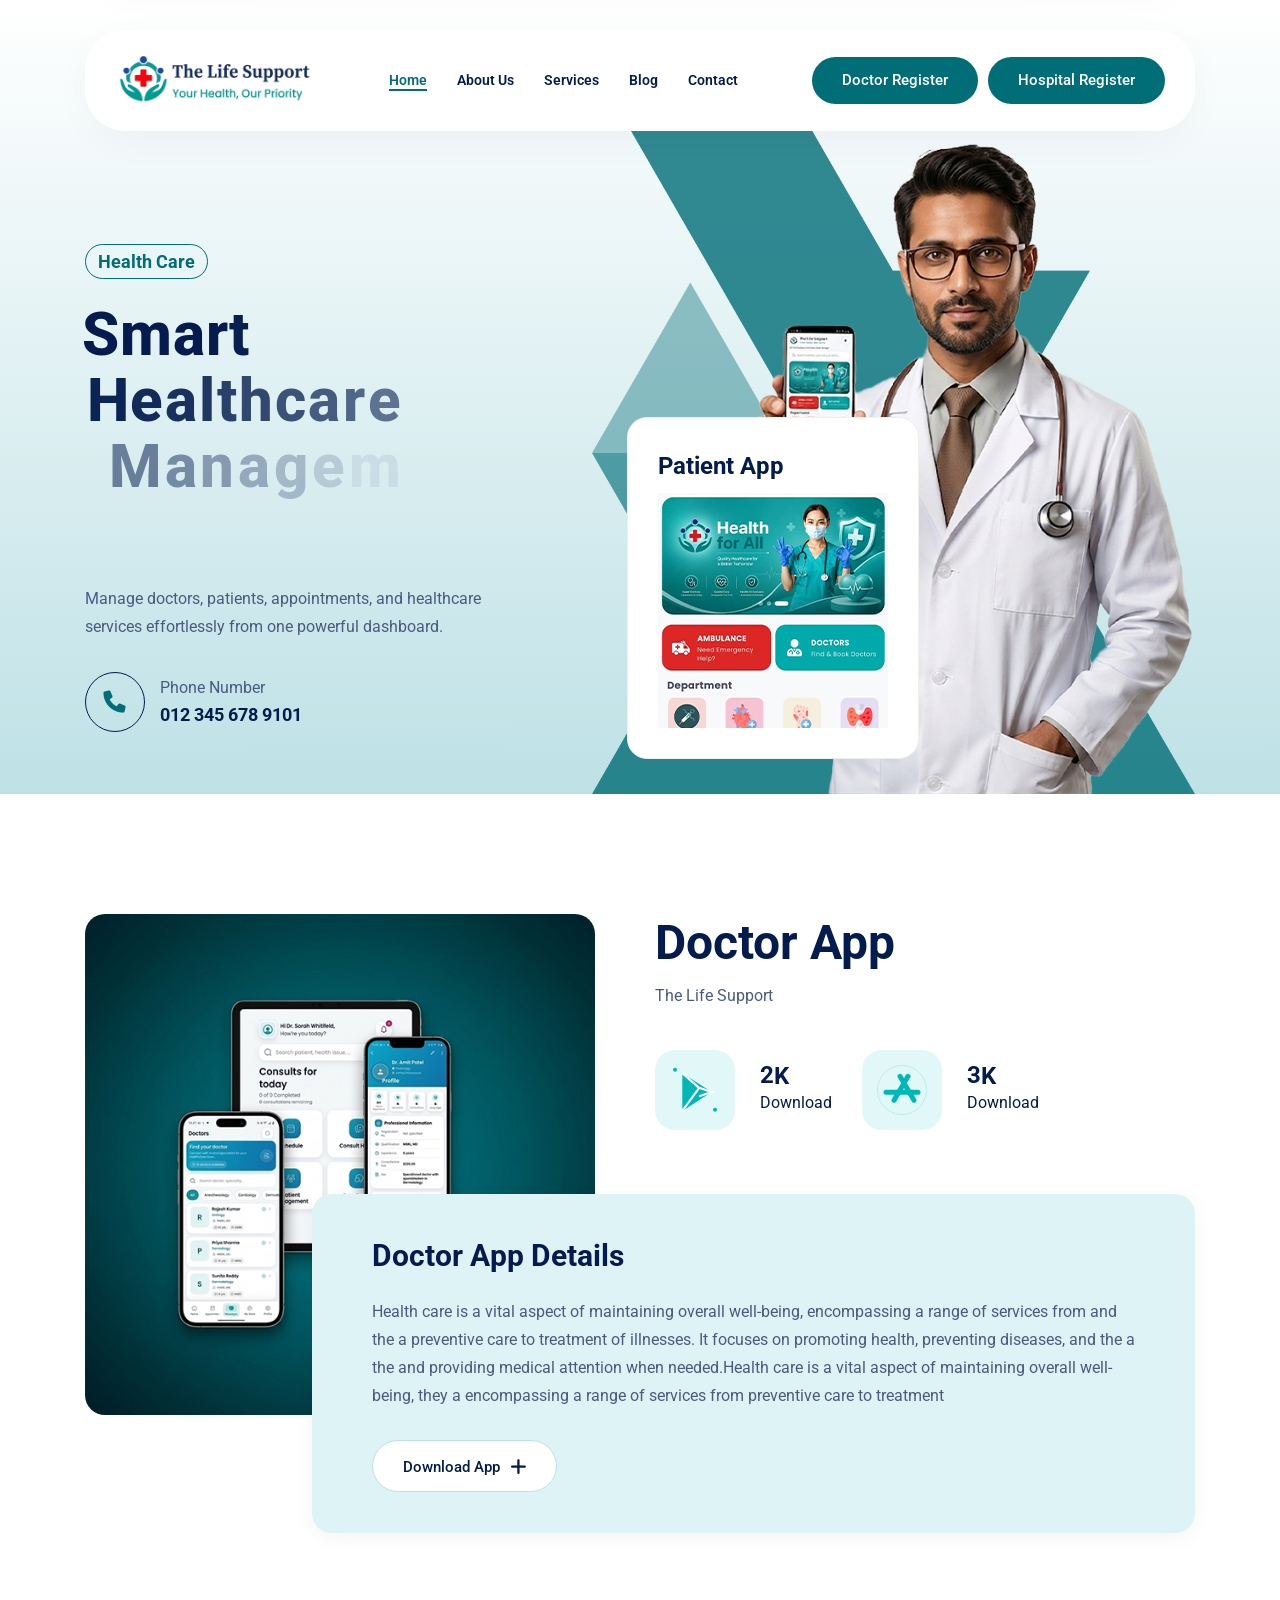
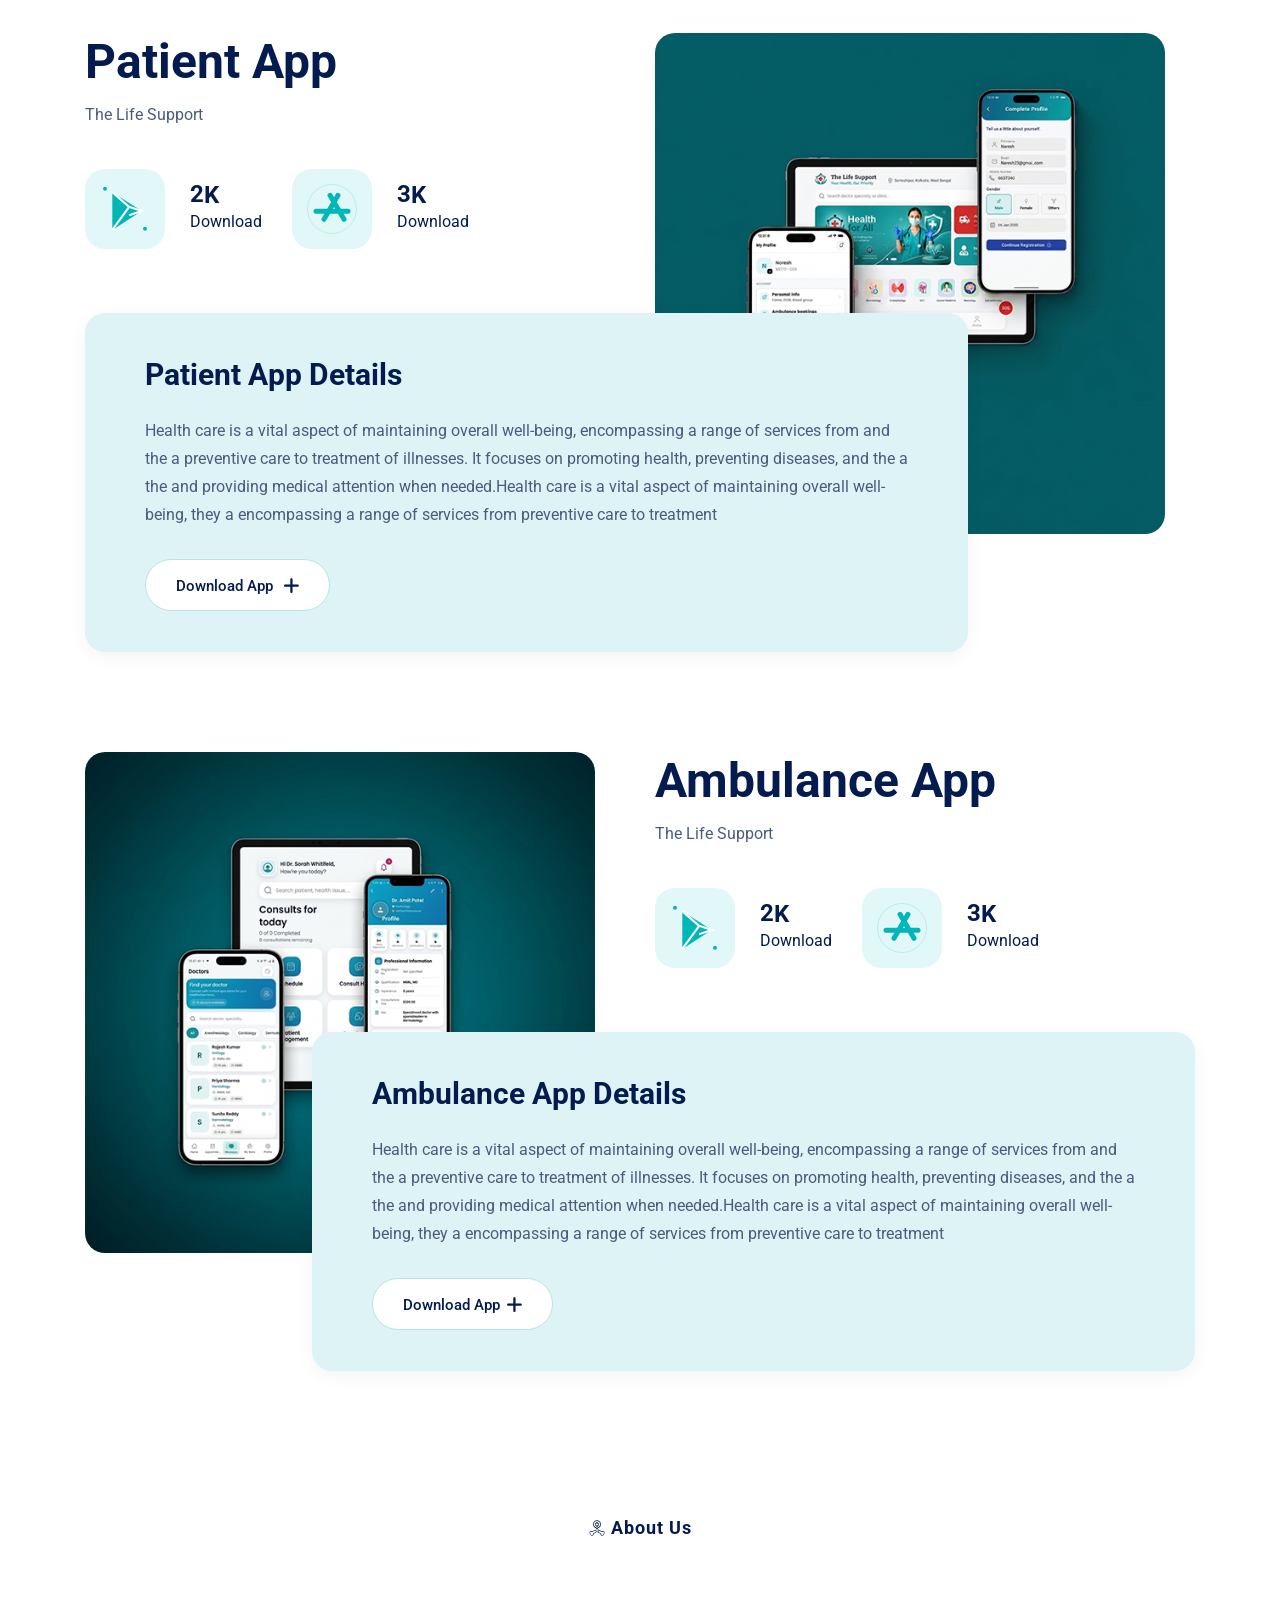
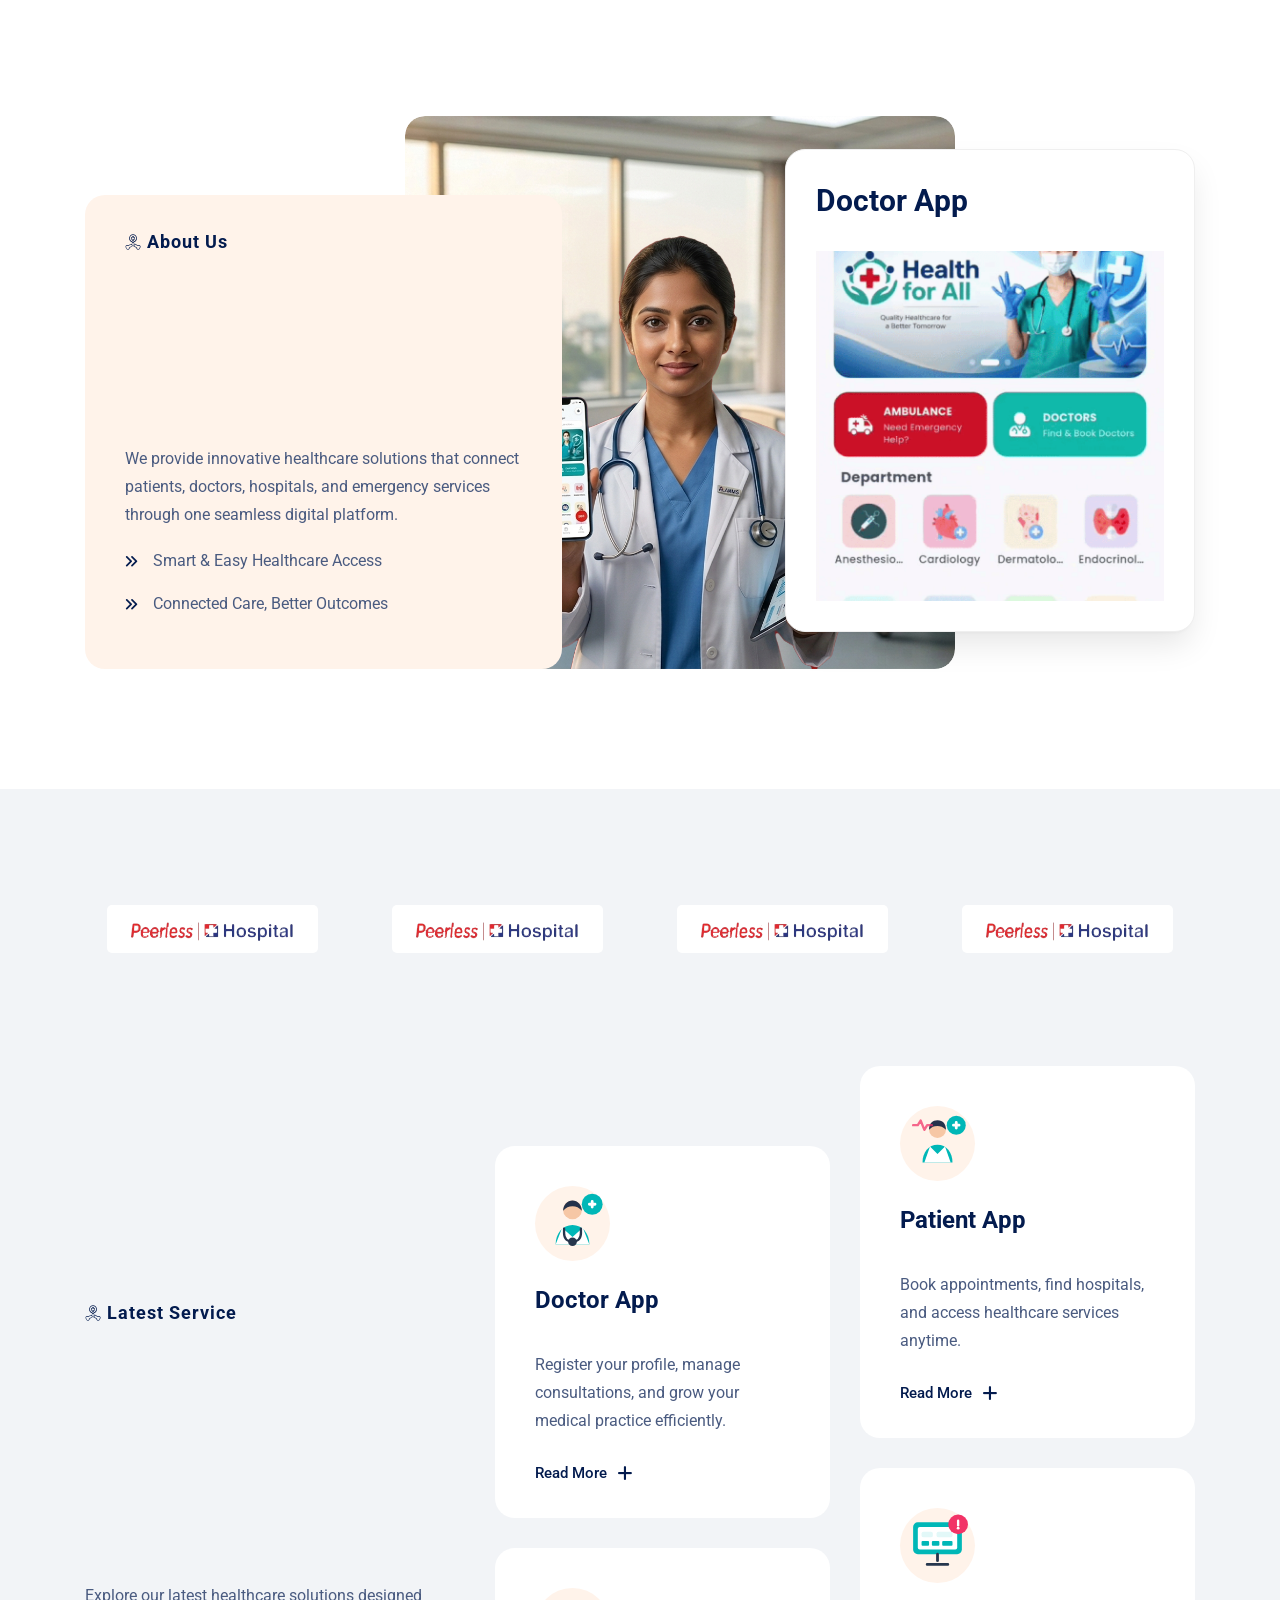
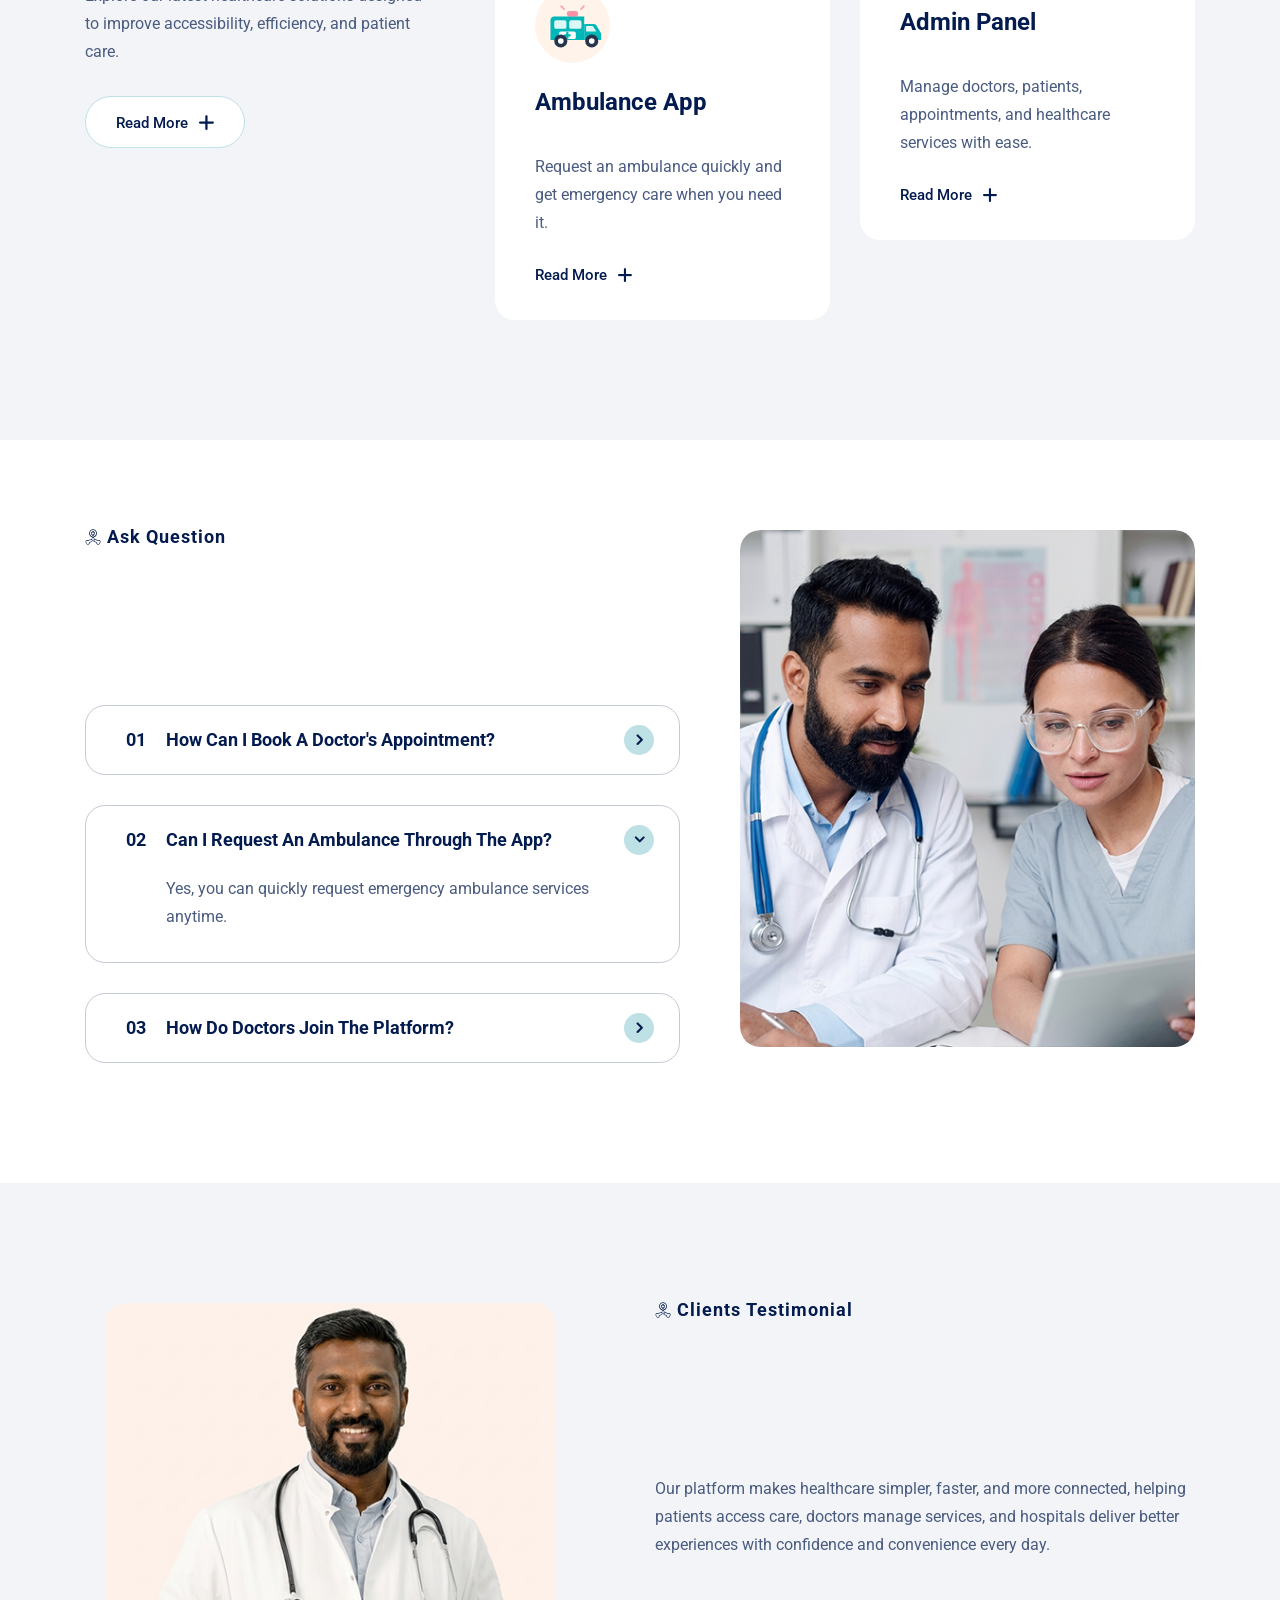
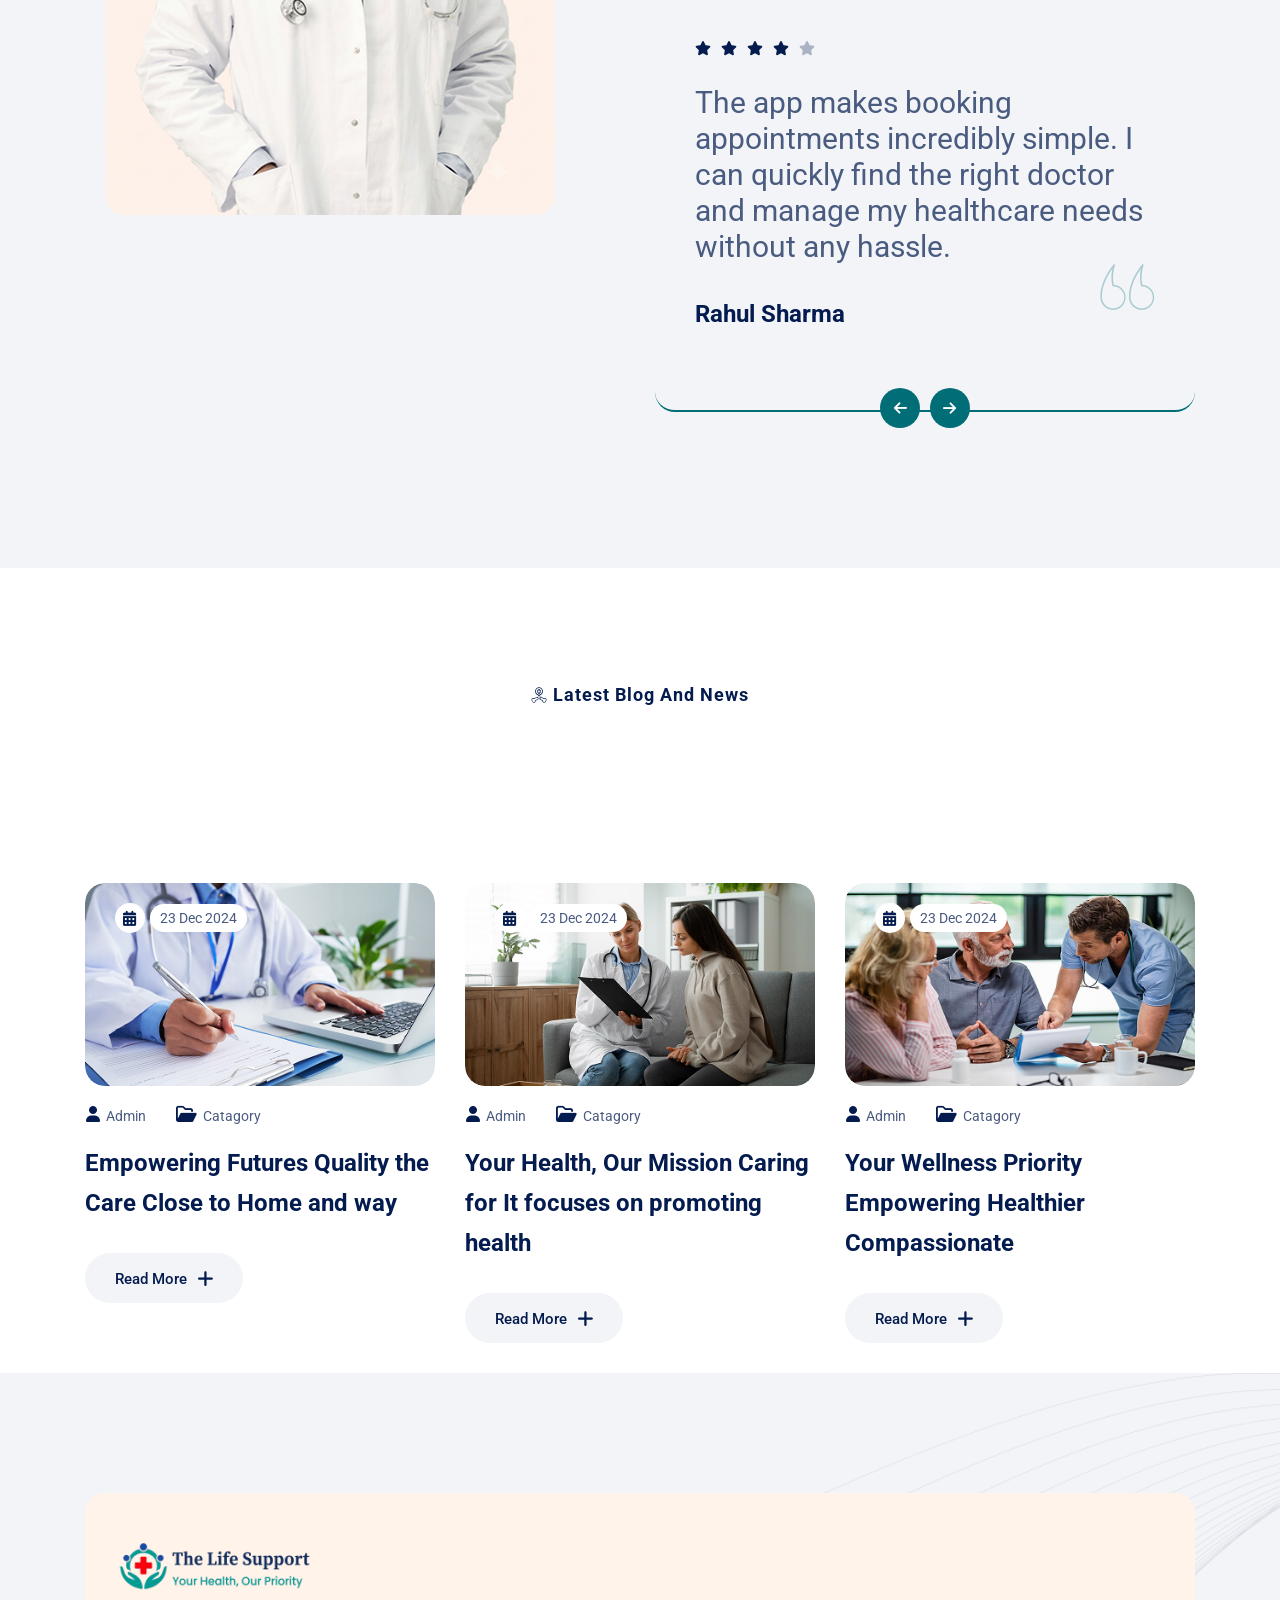
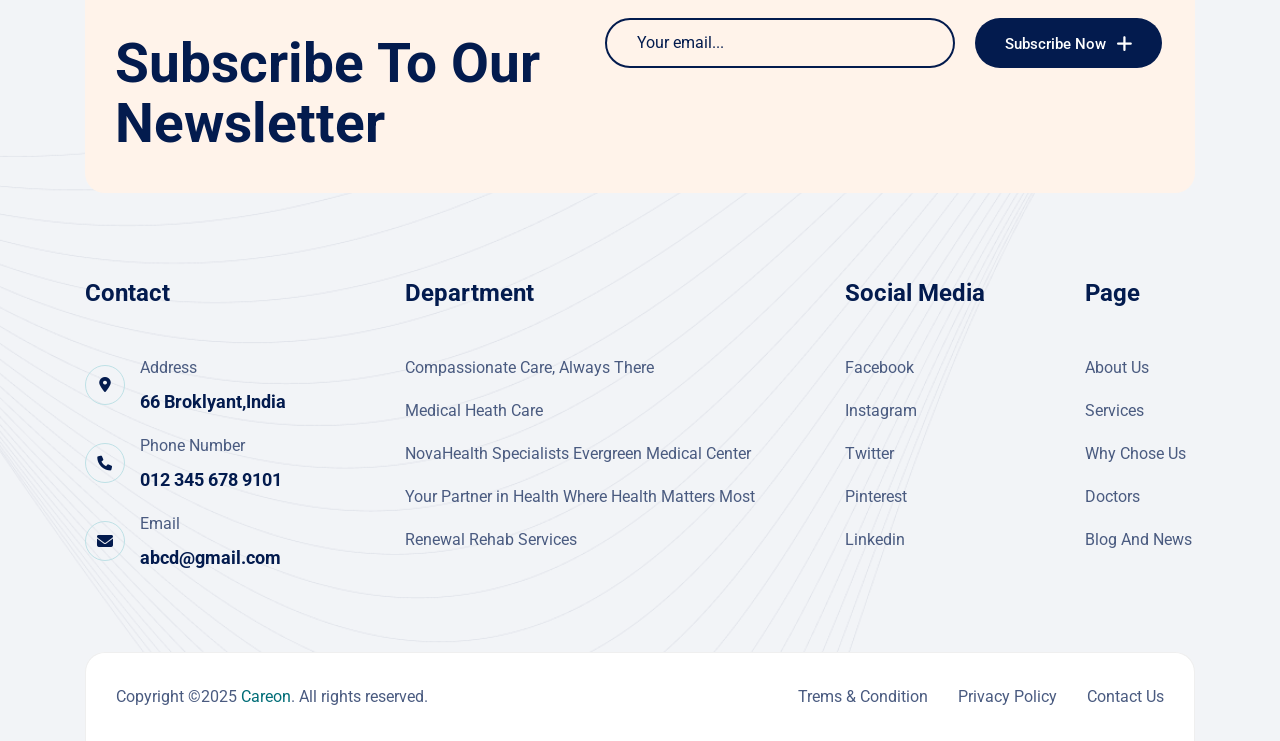
==== index.html @ 007c39d2 "Add website files" ====
<!DOCTYPE html>
<html lang="en">


<head>
    <meta charset="UTF-8" />
    <meta name="viewport" content="width=device-width, initial-scale=1.0" />
    <title> Life Support</title>
    <!-- favicons Icons -->
    <link rel="apple-touch-icon" sizes="180x180" href="assets/images/favicons/apple-touch-icon.png" />
    <link rel="icon" type="image/png" sizes="32x32" href="assets/images/favicons/favicon-32x32.png" />
    <link rel="icon" type="image/png" sizes="16x16" href="assets/images/favicons/favicon-16x16.png" />
    <link rel="manifest" href="assets/images/favicons/site.webmanifest" />
    <meta name="description" content="Careon HTML 5 Template " />

    <!-- fonts -->
    <link rel="preconnect" href="https://fonts.googleapis.com/">
    <link rel="preconnect" href="https://fonts.gstatic.com/" crossorigin>
    <link href="https://fonts.googleapis.com/css2?family=Roboto:ital,wght@0,100..900;1,100..900&amp;display=swap"
        rel="stylesheet">


    <link rel="stylesheet" href="assets/css/bootstrap.min.css" />
    <link rel="stylesheet" href="assets/css/animate.min.css" />
    <link rel="stylesheet" href="assets/css/custom-animate.css" />
    <link rel="stylesheet" href="assets/css/swiper.min.css" />
    <link rel="stylesheet" href="assets/css/font-awesome-all.css" />
    <link rel="stylesheet" href="assets/css/jarallax.css" />
    <link rel="stylesheet" href="assets/css/jquery.magnific-popup.css" />
    <link rel="stylesheet" href="assets/css/flaticon.css">
    <link rel="stylesheet" href="assets/css/owl.carousel.min.css" />
    <link rel="stylesheet" href="assets/css/odometer.min.css" />
    <link rel="stylesheet" href="assets/css/owl.theme.default.min.css" />
    <link rel="stylesheet" href="assets/css/nice-select.css" />
    <link rel="stylesheet" href="assets/css/jquery-ui.css" />
    <link rel="stylesheet" href="assets/css/aos.css" />
    <link rel="stylesheet" href="assets/css/timePicker.css" />


    <link rel="stylesheet" href="assets/css/module-css/slider.css" />
    <link rel="stylesheet" href="assets/css/module-css/banner.css" />
    <link rel="stylesheet" href="assets/css/module-css/footer.css" />
    <link rel="stylesheet" href="assets/css/module-css/feature.css" />
    <link rel="stylesheet" href="assets/css/module-css/about.css" />
    <link rel="stylesheet" href="assets/css/module-css/brand.css" />
    <link rel="stylesheet" href="assets/css/module-css/service.css" />
    <link rel="stylesheet" href="assets/css/module-css/project.css" />
    <link rel="stylesheet" href="assets/css/module-css/team.css" />
    <link rel="stylesheet" href="assets/css/module-css/faq.css" />
    <link rel="stylesheet" href="assets/css/module-css/testimonial.css" />
    <link rel="stylesheet" href="assets/css/module-css/blog.css" />
    <link rel="stylesheet" href="assets/css/module-css/contact.css" />

    <!-- template styles -->
    <link rel="stylesheet" href="assets/css/style.css" />
    <link rel="stylesheet" href="assets/css/responsive.css" />
</head>

<body class="custom-cursor">
    <!-- <div class="custom-cursor__cursor"></div>
    <div class="custom-cursor__cursor-two"></div> -->

    <!-- <div class="preloader">
        <div class="preloader__image"></div>
    </div> -->
    <!-- /.preloader -->


    <div class="page-wrapper">
        <header class="main-header">
            <div class="main-header__wrapper">
                <nav class="main-menu">
                    <div class="main-menu__wrapper">
                        <div class="container">
                            <div class="main-menu__wrapper-inner">
                                <div class="main-menu__left">
                                    <div class="main-menu__logo mainLogo">
                                        <a href="index.html"><img src="assets/images/resources/logo-1.png" alt=""></a>
                                    </div>
                                </div>
                                <div class="main-menu__main-menu-box">
                                    <a href="#" class="mobile-nav__toggler"><i class="fa fa-bars"></i></a>
                                    <ul class="main-menu__list">
                                        <li class="">
                                            <!-- dropdown -->
                                            <a href="index.html">Home </a>
                                        </li>
                                        <li>
                                            <a href="about.html">About Us</a>
                                        </li>

                                        <li class="#">
                                            <!-- dropdown -->
                                            <a href="services.html">Services</a>
                                        </li>

                                        <li class="#">
                                            <!-- dropdown -->
                                            <a href="blog.html">Blog</a>
                                        </li>
                                        <li>
                                            <a href="contact.html">Contact</a>
                                        </li>
                                    </ul>
                                </div>
                                <div class="main-menu__right">
                                    <div class="main-menu__thm-btn">
                                        <a href="sign-up.html" class="thm-btn">Doctor Register </a>
                                         
                                    </div>

                                    <div class="main-menu__thm-btn" style="margin-left: 10px;">
                                        <a href="sign-up.html" class="thm-btn">Hospital Register  </a>
                                        <!-- <span class="icon-plus"></span> -->
                                    </div>
                                </div>
                            </div>
                        </div>
                    </div>
                </nav>
            </div>
        </header>

        <div class="stricky-header stricked-menu main-menu">
            <div class="sticky-header__content"></div><!-- /.sticky-header__content -->
        </div><!-- /.stricky-header -->



        <!-- Banner One Start -->
        <section class="banner-one">
            <div class="container">
                <div class="row">
                    <div class="col-xl-6">
                        <div class="banner-one__left sec-title-animation animation-style2">
                            <p class="banner-one__sub-title">Health Care</p>
                            <h2 class="banner-one__title title-animation">
                                Smart Healthcare Management, <span> All in One Place</span>
                            </h2>
                            <p class="banner-one__text">Manage doctors, patients, appointments, and healthcare
                                <br> services effortlessly from one powerful dashboard.
                            </p>
                            <div class="banner-one__call">
                                <div class="banner-one__call-icon">
                                    <i class="icon-call"></i>
                                </div>
                                <div class="banner-one__call-content">
                                    <p class="banner-one__call-sub-title">Phone Number</p>
                                    <h5 class="banner-one__call-number"><a href="tel:0123456789101">012 345 678 9101</a>
                                    </h5>
                                </div>
                            </div>
                        </div>
                    </div>
                    <div class="col-xl-6">
                        <div class="banner-one__right">
                            <div class="banner-one__img-box">
                                <div class="banner-one__img wow slideInRight" data-wow-delay="100ms"
                                    data-wow-duration="2000ms">
                                    <img src="assets/images/resources/banner-one-img-1.png" alt="">
                                </div>
                                <div class="banner-one__img-shape-1 float-bob-x">
                                    <img src="assets/images/shapes/main-slider-one-img-shape-1.png" alt="">
                                </div>
                                <div class="banner-one__find-doctor wow slideInLeft" data-wow-delay="100ms"
                                    data-wow-duration="2000ms">
                                    <h4 class=" banner-one__find-doctor-title">Patient App </h4>
                                    <img src="assets/images/resources/patient.png" style="width: 100%;" alt="">
                                    <!-- <ul class="list-unstyled banner-one__find-doctor-list">
                                        <li>
                                            <div class="banner-one__find-doctor-img">
                                                <img src="assets/images/resources/banner-one-find-doctor-img-1-1.jpg"
                                                    alt="">
                                            </div>
                                            <div class="banner-one__find-doctor-name">
                                                <h4><a href="doctor-details.html">Dr.Joseph Jessica</a></h4>
                                            </div>
                                        </li>
                                        <li>
                                            <div class="banner-one__find-doctor-img">
                                                <img src="assets/images/resources/banner-one-find-doctor-img-1-2.jpg"
                                                    alt="">
                                            </div>
                                            <div class="banner-one__find-doctor-name">
                                                <h4><a href="doctor-details.html">Dr.Richard Susan</a></h4>
                                            </div>
                                        </li>
                                        <li>
                                            <div class="banner-one__find-doctor-img">
                                                <img src="assets/images/resources/banner-one-find-doctor-img-1-1.jpg"
                                                    alt="">
                                            </div>
                                            <div class="banner-one__find-doctor-name">
                                                <h4><a href="doctor-details.html">Dr.William Barbara</a></h4>
                                            </div>
                                        </li>
                                    </ul> -->
                                </div>
                            </div>
                        </div>
                    </div>
                </div>
            </div>
        </section>
        <!--Banner One End -->

        <!-- Start app Section -->

        <!-- box one -->
        <div class="team-details team_det_gap">
            <div class="container">
                <div class="team-details__top">
                    <div class="row">
                        <div class="col-xl-6">
                            <div class="team-details__left">
                                <div class="team-details__img">
                                    <img src="assets/images/resources/doctor-app.png" alt="">
                                    <!-- <div class="team-details__social">
                                        <a href="#"><span class="icon-facebook"></span></a>
                                        <a href="#"><span class="icon-twitter"></span></a>
                                        <a href="#"><span class="icon-instagram"></span></a>
                                        <a href="#"><span class="icon-pinterest"></span></a>
                                    </div> -->
                                </div>
                            </div>
                        </div>
                        <div class="col-xl-6">
                            <div class="team-details__right">
                                <h3 class="team-details__name">Doctor App</h3>
                                <p class="team-details__sub-title">The Life Support</p>
                                <ul class="team-details__counter list-unstyled">
                                    <li>
                                        <div class="icon">
                                            <!-- <span class="icon-patient"></span> -->
                                            <svg width="80" height="80" viewBox="0 0 80 80" fill="none"
                                                xmlns="http://www.w3.org/2000/svg">
                                                <rect width="80" height="80" rx="20" fill="#E2F8F8" />

                                                <g>
                                                    <animateTransform attributeName="transform" type="scale"
                                                        values="1;1.06;1" dur="2.5s" repeatCount="indefinite"
                                                        additive="sum" origin="40 40" />

                                                    <path d="M26 22L54 40L26 58V22Z" fill="#00B7B7" />
                                                    <path d="M26 22L42 36L26 58" stroke="white" stroke-width="2" />
                                                    <path d="M42 36L54 40L42 44" stroke="white" stroke-width="2" />
                                                </g>

                                                <!-- Floating particles -->
                                                <circle cx="20" cy="20" r="2" fill="#00B7B7">
                                                    <animate attributeName="cy" values="20;15;20" dur="2s"
                                                        repeatCount="indefinite" />
                                                </circle>

                                                <circle cx="60" cy="60" r="2" fill="#00B7B7">
                                                    <animate attributeName="cy" values="60;55;60" dur="2s"
                                                        repeatCount="indefinite" />
                                                </circle>
                                            </svg>
                                        </div>
                                        <div class="team-details__counter-content">
                                            <div class="team-details__counter-count-box">
                                                <h3 class="odometer" data-count="2">00</h3>
                                                <span>K</span>
                                            </div>
                                            <p class="team-details__counter-count-text">Download</p>
                                        </div>
                                    </li>
                                    <li>
                                        <div class="icon">
                                            <!-- <span class="icon-tofi"></span> -->
                                            <svg width="80" height="80" viewBox="0 0 80 80" fill="none"
                                                xmlns="http://www.w3.org/2000/svg">
                                                <rect width="80" height="80" rx="20" fill="#E2F8F8" />

                                                <g>
                                                    <animateTransform attributeName="transform" type="translate"
                                                        values="0 0;0 -2;0 0" dur="2.5s" repeatCount="indefinite" />

                                                    <path d="M32 52L46 28" stroke="#00B7B7" stroke-width="5"
                                                        stroke-linecap="round" />
                                                    <path d="M24 44H56" stroke="#00B7B7" stroke-width="5"
                                                        stroke-linecap="round" />
                                                    <path d="M38 28L52 52" stroke="#00B7B7" stroke-width="5"
                                                        stroke-linecap="round" />
                                                </g>

                                                <!-- Glow effect -->
                                                <circle cx="40" cy="40" r="22" stroke="#00B7B7" stroke-width="1"
                                                    opacity=".3">
                                                    <animate attributeName="r" values="22;26;22" dur="3s"
                                                        repeatCount="indefinite" />
                                                    <animate attributeName="opacity" values=".3;.1;.3" dur="3s"
                                                        repeatCount="indefinite" />
                                                </circle>
                                            </svg>
                                        </div>
                                        <div class="team-details__counter-content">
                                            <div class="team-details__counter-count-box">
                                                <h3 class="odometer" data-count="3">00</h3>
                                                <span>K</span>
                                            </div>
                                            <p class="team-details__counter-count-text">Download</p>
                                        </div>
                                    </li>
                                </ul>
                                <div class="team-details__biography">
                                    <h3 class="team-details__biography-title">Doctor App Details</h3>
                                    <p class="team-details__biography-text">Health care is a vital aspect of maintaining
                                        overall well-being, encompassing a range of services from and the a preventive
                                        care to treatment of illnesses. It focuses on promoting health, preventing
                                        diseases, and the a the and providing medical attention when needed.Health care
                                        is a vital aspect of maintaining overall well-being, they a encompassing a range
                                        of services from preventive care to treatment </p>
                                    <div class="services-one__btn-box">
                                        <a href="vitality-health-solutions.html" class="thm-btn">Download App <span
                                                class="icon-plus"></span>
                                        </a>
                                    </div>
                                </div>
                            </div>
                        </div>
                    </div>
                </div>
            </div>
        </div>

        <!-- box two -->
        <div class="team-details team_details_gap">
            <div class="container">
                <div class="team-details__top">
                    <div class="row">
                        <div class="col-xl-6">
                            <div class="team-details__right">
                                <h3 class="team-details__name">Patient App</h3>
                                <p class="team-details__sub-title">The Life Support</p>
                                <ul class="team-details__counter list-unstyled">
                                    <li>
                                        <div class="icon">
                                            <!-- <span class="icon-patient"></span> -->
                                            <svg width="80" height="80" viewBox="0 0 80 80" fill="none"
                                                xmlns="http://www.w3.org/2000/svg">
                                                <rect width="80" height="80" rx="20" fill="#E2F8F8" />

                                                <g>
                                                    <animateTransform attributeName="transform" type="scale"
                                                        values="1;1.06;1" dur="2.5s" repeatCount="indefinite"
                                                        additive="sum" origin="40 40" />

                                                    <path d="M26 22L54 40L26 58V22Z" fill="#00B7B7" />
                                                    <path d="M26 22L42 36L26 58" stroke="white" stroke-width="2" />
                                                    <path d="M42 36L54 40L42 44" stroke="white" stroke-width="2" />
                                                </g>

                                                <!-- Floating particles -->
                                                <circle cx="20" cy="20" r="2" fill="#00B7B7">
                                                    <animate attributeName="cy" values="20;15;20" dur="2s"
                                                        repeatCount="indefinite" />
                                                </circle>

                                                <circle cx="60" cy="60" r="2" fill="#00B7B7">
                                                    <animate attributeName="cy" values="60;55;60" dur="2s"
                                                        repeatCount="indefinite" />
                                                </circle>
                                            </svg>
                                        </div>
                                        <div class="team-details__counter-content">
                                            <div class="team-details__counter-count-box">
                                                <h3 class="odometer" data-count="2">00</h3>
                                                <span>K</span>
                                            </div>
                                            <p class="team-details__counter-count-text">Download</p>
                                        </div>
                                    </li>
                                    <li>
                                        <div class="icon">
                                            <!-- <span class="icon-tofi"></span> -->
                                            <svg width="80" height="80" viewBox="0 0 80 80" fill="none"
                                                xmlns="http://www.w3.org/2000/svg">
                                                <rect width="80" height="80" rx="20" fill="#E2F8F8" />

                                                <g>
                                                    <animateTransform attributeName="transform" type="translate"
                                                        values="0 0;0 -2;0 0" dur="2.5s" repeatCount="indefinite" />

                                                    <path d="M32 52L46 28" stroke="#00B7B7" stroke-width="5"
                                                        stroke-linecap="round" />
                                                    <path d="M24 44H56" stroke="#00B7B7" stroke-width="5"
                                                        stroke-linecap="round" />
                                                    <path d="M38 28L52 52" stroke="#00B7B7" stroke-width="5"
                                                        stroke-linecap="round" />
                                                </g>

                                                <!-- Glow effect -->
                                                <circle cx="40" cy="40" r="22" stroke="#00B7B7" stroke-width="1"
                                                    opacity=".3">
                                                    <animate attributeName="r" values="22;26;22" dur="3s"
                                                        repeatCount="indefinite" />
                                                    <animate attributeName="opacity" values=".3;.1;.3" dur="3s"
                                                        repeatCount="indefinite" />
                                                </circle>
                                            </svg>
                                        </div>
                                        <div class="team-details__counter-content">
                                            <div class="team-details__counter-count-box">
                                                <h3 class="odometer" data-count="3">00</h3>
                                                <span>K</span>
                                            </div>
                                            <p class="team-details__counter-count-text">Download</p>
                                        </div>
                                    </li>
                                </ul>
                                <div class="team-details__biography team_details_left">
                                    <h3 class="team-details__biography-title">Patient App Details</h3>
                                    <p class="team-details__biography-text">Health care is a vital aspect of maintaining
                                        overall well-being, encompassing a range of services from and the a preventive
                                        care to treatment of illnesses. It focuses on promoting health, preventing
                                        diseases, and the a the and providing medical attention when needed.Health care
                                        is a vital aspect of maintaining overall well-being, they a encompassing a range
                                        of services from preventive care to treatment </p>
                                    
                                    <div class="services-one__btn-box">
                                        <a href="vitality-health-solutions.html" class="thm-btn">Download App <span
                                                class="icon-plus"></span>
                                        </a>
                                    </div>
                                </div>
                            </div>
                        </div>

                        <div class="col-xl-6">
                            <div class="team-details__left">
                                <div class="team-details__img">
                                    <img src="assets/images/resources/mobile-app-image-1.png" alt="">
                                    <!-- <div class="team-details__social">
                                        <a href="#"><span class="icon-facebook"></span></a>
                                        <a href="#"><span class="icon-twitter"></span></a>
                                        <a href="#"><span class="icon-instagram"></span></a>
                                        <a href="#"><span class="icon-pinterest"></span></a>
                                    </div> -->
                                </div>
                            </div>
                        </div>

                    </div>
                </div>
            </div>
        </div>

        <!-- three box -->
        <div class="team-details team_details_gap">
            <div class="container">
                <div class="team-details__top">
                    <div class="row">
                        <div class="col-xl-6">
                            <div class="team-details__left">
                                <div class="team-details__img">
                                    <img src="assets/images/resources/doctor-app.png" alt="">
                                    <!-- <div class="team-details__social">
                                        <a href="#"><span class="icon-facebook"></span></a>
                                        <a href="#"><span class="icon-twitter"></span></a>
                                        <a href="#"><span class="icon-instagram"></span></a>
                                        <a href="#"><span class="icon-pinterest"></span></a>
                                    </div> -->
                                </div>
                            </div>
                        </div>
                        <div class="col-xl-6">
                            <div class="team-details__right">
                                <h3 class="team-details__name">Ambulance App </h3>
                                <p class="team-details__sub-title">The Life Support</p>
                                <ul class="team-details__counter list-unstyled">
                                    <li>
                                        <div class="icon">
                                            <!-- <span class="icon-patient"></span> -->
                                            <svg width="80" height="80" viewBox="0 0 80 80" fill="none"
                                                xmlns="http://www.w3.org/2000/svg">
                                                <rect width="80" height="80" rx="20" fill="#E2F8F8" />

                                                <g>
                                                    <animateTransform attributeName="transform" type="scale"
                                                        values="1;1.06;1" dur="2.5s" repeatCount="indefinite"
                                                        additive="sum" origin="40 40" />

                                                    <path d="M26 22L54 40L26 58V22Z" fill="#00B7B7" />
                                                    <path d="M26 22L42 36L26 58" stroke="white" stroke-width="2" />
                                                    <path d="M42 36L54 40L42 44" stroke="white" stroke-width="2" />
                                                </g>

                                                <!-- Floating particles -->
                                                <circle cx="20" cy="20" r="2" fill="#00B7B7">
                                                    <animate attributeName="cy" values="20;15;20" dur="2s"
                                                        repeatCount="indefinite" />
                                                </circle>

                                                <circle cx="60" cy="60" r="2" fill="#00B7B7">
                                                    <animate attributeName="cy" values="60;55;60" dur="2s"
                                                        repeatCount="indefinite" />
                                                </circle>
                                            </svg>
                                        </div>
                                        <div class="team-details__counter-content">
                                            <div class="team-details__counter-count-box">
                                                <h3 class="odometer" data-count="2">00</h3>
                                                <span>K</span>
                                            </div>
                                            <p class="team-details__counter-count-text">Download</p>
                                        </div>
                                    </li>
                                    <li>
                                        <div class="icon">
                                            <!-- <span class="icon-tofi"></span> -->
                                            <svg width="80" height="80" viewBox="0 0 80 80" fill="none"
                                                xmlns="http://www.w3.org/2000/svg">
                                                <rect width="80" height="80" rx="20" fill="#E2F8F8" />

                                                <g>
                                                    <animateTransform attributeName="transform" type="translate"
                                                        values="0 0;0 -2;0 0" dur="2.5s" repeatCount="indefinite" />

                                                    <path d="M32 52L46 28" stroke="#00B7B7" stroke-width="5"
                                                        stroke-linecap="round" />
                                                    <path d="M24 44H56" stroke="#00B7B7" stroke-width="5"
                                                        stroke-linecap="round" />
                                                    <path d="M38 28L52 52" stroke="#00B7B7" stroke-width="5"
                                                        stroke-linecap="round" />
                                                </g>

                                                <!-- Glow effect -->
                                                <circle cx="40" cy="40" r="22" stroke="#00B7B7" stroke-width="1"
                                                    opacity=".3">
                                                    <animate attributeName="r" values="22;26;22" dur="3s"
                                                        repeatCount="indefinite" />
                                                    <animate attributeName="opacity" values=".3;.1;.3" dur="3s"
                                                        repeatCount="indefinite" />
                                                </circle>
                                            </svg>
                                        </div>
                                        <div class="team-details__counter-content">
                                            <div class="team-details__counter-count-box">
                                                <h3 class="odometer" data-count="3">00</h3>
                                                <span>K</span>
                                            </div>
                                            <p class="team-details__counter-count-text">Download</p>
                                        </div>
                                    </li>

                                </ul>
                                <div class="team-details__biography">
                                    <h3 class="team-details__biography-title">Ambulance App Details</h3>
                                    <p class="team-details__biography-text">Health care is a vital aspect of maintaining
                                        overall well-being, encompassing a range of services from and the a preventive
                                        care to treatment of illnesses. It focuses on promoting health, preventing
                                        diseases, and the a the and providing medical attention when needed.Health care
                                        is a vital aspect of maintaining overall well-being, they a encompassing a range
                                        of services from preventive care to treatment </p>

                                    <div class="services-one__btn-box">
                                        <a href="vitality-health-solutions.html" class="thm-btn">Download App<span
                                                class="icon-plus"></span>
                                        </a>
                                    </div>
                                </div>
                            </div>
                        </div>
                    </div>
                </div>
            </div>
        </div>

        <!-- End app Section -->

        <!--Feature One Start -->
        <section class="feature-one feature_one_gap">
            <div class="container">
                <div class="feature-one__inner">
                    <div class="section-title text-center sec-title-animation animation-style1">
                        <h6 class="section-title__tagline"><span class="icon-broken-bone"></span>About Us
                        </h6>
                        <h3 class="section-title__title title-animation">Making Quality Healthcare <br>
                            Accessible to Everyone</h3>
                    </div>
                    <!-- <div class="row">
                        <div class="col-lg-6">
                            <ul class="feature-one__feature-list list-unstyled">
                                <li class="wow fadeInLeft" data-wow-delay="100ms">
                                    <div class="feature-one__feature-list-left">
                                        <div class="feature-one__feature-list-icon">
                                            <span class="icon-quaity-care"></span>

                                            <svg class="doctor-app-icon" width="50" height="50" viewBox="0 0 80 80"
                                                fill="none" xmlns="http://www.w3.org/2000/svg">

                                                Background
                                                <rect width="80" height="80" rx="20" fill="#E2F8F8" />

                                                Doctor Head
                                                <circle cx="40" cy="27" r="10" fill="#F6C7A5" />

                                                Hair
                                                <path
                                                    d="M30 27C30 20.9 34.5 16 40 16 C45.5 16 50 20.9 50 27C47 23.5 44 22 40 22 C36 22 33 23.5 30 27Z"
                                                    fill="#24324B" />

                                                Doctor Body
                                                <path d="M22 63C22 50.85 29.6 42 40 42 C50.4 42 58 50.85 58 63H22Z"
                                                    fill="#00B7B7" />

                                                White Coat
                                                <path d="M29 45L40 55L51 45 L58 63H22L29 45Z" fill="white" />

                                                Stethoscope
                                                <path d="M31 46V51 C31 57 35 60 40 60 C45 60 49 57 49 51V46"
                                                    stroke="#26364D" stroke-width="2.5" stroke-linecap="round" />

                                                <circle cx="40" cy="60" r="3.5" fill="#26364D" />

                                                Medical Cross
                                                <circle cx="61" cy="20" r="11" fill="#00B7B7" />

                                                <path d="M58 20H64M61 17V23" stroke="white" stroke-width="3"
                                                    stroke-linecap="round" />

                                            </svg>
                                        </div>
                                        <h3 class="feature-one__feature-list-title"><a
                                                href="wellSpring-wellness-center.html">Doctor App </a></h3>
                                    </div>
                                    <div class="feature-one__feature-list-right">
                                        <p class="feature-one__feature-list-sub-title">The Life Support</p>
                                        <div class="feature-one__feature-list-arrow">
                                            <a href="wellSpring-wellness-center.html"><span
                                                    class="icon-arrow-up"></span></a>
                                        </div>
                                    </div>
                                </li>
                                <li class="wow fadeInRight" data-wow-delay="200ms">
                                    <div class="feature-one__feature-list-left">
                                        <div class="feature-one__feature-list-icon">
                                            <span class="icon-quaity-care-2"></span>
                                            <svg class="patient-app-icon" width="50" height="50" viewBox="0 0 80 80"
                                                fill="none" xmlns="http://www.w3.org/2000/svg">
                                                <rect width="80" height="80" rx="20" fill="#E2F8F8" />
                                                <circle cx="40" cy="27" r="9" fill="#F6C7A5" />
                                                <path
                                                    d="M31 27C31 20 35 17 40 17C46 17 49 21 49 27C46 24 43 23 40 23C36 23 34 24 31 27Z"
                                                    fill="#24324B" />
                                                <path d="M24 62C24 51 30.5 43 40 43C49.5 43 56 51 56 62H24Z"
                                                    fill="#00B7B7" />
                                                <path d="M32 45L40 53L48 45L54 62H26L32 45Z" fill="white" />
                                                <circle cx="60" cy="21" r="10" fill="#00B7B7" />
                                                <path d="M57 21H63M60 18V24" stroke="white" stroke-width="3"
                                                    stroke-linecap="round" />
                                            </svg>
                                        </div>
                                        <h3 class="feature-one__feature-list-title"><a
                                                href="evergreen-medical-center.html">Patient App </a></h3>
                                    </div>
                                    <div class="feature-one__feature-list-right">
                                        <p class="feature-one__feature-list-sub-title">The Life Support</p>
                                        <div class="feature-one__feature-list-arrow">
                                            <a href="evergreen-medical-center.html"><span
                                                    class="icon-arrow-up"></span></a>
                                        </div>
                                    </div>
                                </li>
                            </ul>
                        </div>
                        <div class="col-lg-6">

                            <ul class="feature-one__feature-list list-unstyled">
                                <li class="wow fadeInLeft" data-wow-delay="100ms">
                                    <div class="feature-one__feature-list-left">
                                        <div class="feature-one__feature-list-icon">
                                            <span class="icon-quaity-care"></span>
                                            <svg class="ambulance-app-icon" width="50" height="50" viewBox="0 0 80 80"
                                                fill="none" xmlns="http://www.w3.org/2000/svg">
                                                <rect width="80" height="80" rx="20" fill="#E2F8F8" />
                                                <path
                                                    d="M17 34C17 31.8 18.8 30 21 30H50C52.2 30 54 31.8 54 34V55H17V34ZM54 38H62C64 38 65.5 39.2 66.4 41L70 48V55H54V38Z"
                                                    fill="#00B7B7" />
                                                <path d="M55 40H61.5C62.3 40 63 40.5 63.4 41.2L66 46H55V40Z"
                                                    fill="#DDF7F7" />
                                                <rect x="20" y="34" width="13" height="9" rx="2" fill="#DDF7F7" />
                                                <rect x="36" y="34" width="13" height="9" rx="2" fill="#DDF7F7" />
                                                <rect x="25" y="46" width="18" height="8" rx="2" fill="white" />
                                                <path d="M34 47.5V52.5M31.5 50H36.5" stroke="#00B7B7" stroke-width="2.5"
                                                    stroke-linecap="round" />
                                                <path d="M15 55H69" stroke="#26364D" stroke-width="3"
                                                    stroke-linecap="round" />
                                                <circle cx="27" cy="57" r="7" fill="#26364D" />
                                                <circle cx="27" cy="57" r="3" fill="white" />
                                                <circle cx="59" cy="57" r="7" fill="#26364D" />
                                                <circle cx="59" cy="57" r="3" fill="white" />
                                                <rect x="34" y="24" width="12" height="6" rx="3" fill="#F23366" />
                                                <path d="M37 24V21M43 24V21" stroke="#26364D" stroke-width="2"
                                                    stroke-linecap="round" />
                                            </svg>
                                        </div>
                                        <h3 class="feature-one__feature-list-title"><a
                                                href="wellSpring-wellness-center.html">Ambulance App </a></h3>
                                    </div>
                                    <div class="feature-one__feature-list-right">
                                        <p class="feature-one__feature-list-sub-title">The Life Support</p>
                                        <div class="feature-one__feature-list-arrow">
                                            <a href="wellSpring-wellness-center.html"><span
                                                    class="icon-arrow-up"></span></a>
                                        </div>
                                    </div>
                                </li>
                                <li class="wow fadeInRight" data-wow-delay="200ms">
                                    <div class="feature-one__feature-list-left">
                                        <div class="feature-one__feature-list-icon">
                                            <span class="icon-quaity-care-2"></span>
                                            <svg class="admin-panel-icon" width="50" height="50" viewBox="0 0 50 50"
                                                fill="none" xmlns="http://www.w3.org/2000/svg">
                                                <rect width="50" height="50" rx="10" fill="#E2F8F8" />

                                                <rect x="10" y="10" width="30" height="20" rx="3" fill="#00B7B7" />
                                                <rect x="13" y="13" width="24" height="14" rx="1.5" fill="white" />

                                                <path d="M17 17H22M17 21H25M28 17H33" stroke="#00B7B7"
                                                    stroke-width="1.8" stroke-linecap="round" />

                                                <path d="M25 30V34M18 37H32" stroke="#26364D" stroke-width="2.2"
                                                    stroke-linecap="round" />
                                            </svg>
                                        </div>
                                        <h3 class="feature-one__feature-list-title"><a
                                                href="evergreen-medical-center.html">Admin Panel</a></h3>
                                    </div>
                                    <div class="feature-one__feature-list-right">
                                        <p class="feature-one__feature-list-sub-title">The Life Support</p>
                                        <div class="feature-one__feature-list-arrow">
                                            <a href="evergreen-medical-center.html"><span
                                                    class="icon-arrow-up"></span></a>
                                        </div>
                                    </div>
                                </li>

                            </ul>
                        </div>
                    </div> -->

                </div>
            </div>
        </section>
        <!--Feature One End -->

        <!--About One Start -->
        <section class="about-one about_one_gap">
            <div class="container">
                <div class="about-one__inner">
                    <div class="about-one__img-box">
                        <div class="about-one__content-box wow slideInLeft" data-wow-delay="100ms"
                            data-wow-duration="2500ms">
                            <div class="section-title text-left sec-title-animation animation-style2">
                                <h6 class="section-title__tagline"><span class="icon-broken-bone"></span>About Us
                                </h6>
                                <h3 class="section-title__title title-animation">Committed to Better Healthcare for
                                    Everyone
                                </h3>
                            </div>
                            <p class="about-one__text">We provide innovative healthcare solutions that connect patients,
                                doctors, hospitals, and emergency services through one seamless digital platform.</p>
                            <ul class="about-one__points-box list-unstyled">
                                <li>
                                    <div class="icon">
                                        <span class="icon-left-arrows"></span>
                                    </div>
                                    <p>Smart & Easy Healthcare Access</p>
                                </li>
                                <li>
                                    <div class="icon">
                                        <span class="icon-left-arrows"></span>
                                    </div>
                                    <p>Connected Care, Better Outcomes</p>
                                </li>
                            </ul>
                        </div>
                        <div class="about-one__img">
                            <img src="assets/images/resources/about-one-img-1.png" alt="">
                            <!-- about-one-img-1.jpg -->
                        </div>
                        <div class="about-one__working-hour wow slideInRight" data-wow-delay="100ms"
                            data-wow-duration="2500ms">
                            <h3 class="about-one__working-hour-title">Doctor App</h3>
                            <img src="assets/images/resources/about-gif-image.gif" style="width: 100%;" alt="">
                            <!-- <ul class="about-one__working-hour-list list-unstyled">
                                <li>
                                    <span>Saturday-Sunday</span>
                                    <p>9 Am To 5 Pm</p>
                                </li>
                                <li>
                                    <span>Monday-Tuesday</span>
                                    <p>1 Pm To 7 Pm</p>
                                </li>
                                <li>
                                    <span>Wednesday-Thusday</span>
                                    <p>2 Am To 6 Pm</p>
                                </li>
                                <li>
                                    <span>Friday</span>
                                    <p>Off Day</p>
                                </li>
                            </ul> -->
                        </div>
                    </div>
                </div>
            </div>
        </section>
        <!--About One End -->

        <!--Brand One Start -->
        <section class="brand-one">
            <div class="container">
                <div class="brand-one__carousel owl-theme owl-carousel">
                    <!--Brand One Single Start-->
                    <div class="item">
                        <div class="brand-one__single">
                            <div class="brand-one__img">
                                <img src="assets/images/resources/hospital.png" alt="">
                            </div>
                        </div>
                    </div>
                    <!--Brand One Single End-->
                    <!--Brand One Single Start-->
                    <div class="item">
                        <div class="brand-one__single">
                            <div class="brand-one__img">
                                <img src="assets/images/resources/hospital.png" alt="">
                            </div>
                        </div>
                    </div>
                    <!--Brand One Single End-->
                    <!--Brand One Single Start-->
                    <div class="item">
                        <div class="brand-one__single">
                            <div class="brand-one__img">
                                <img src="assets/images/resources/hospital.png" alt="">
                            </div>
                        </div>
                    </div>
                    <!--Brand One Single End-->
                    <!--Brand One Single Start-->
                    <div class="item">
                        <div class="brand-one__single">
                            <div class="brand-one__img">
                                <img src="assets/images/resources/hospital.png" alt="">
                            </div>
                        </div>
                    </div>
                    <!--Brand One Single End-->
                    <!--Brand One Single Start-->
                    <div class="item">
                        <div class="brand-one__single">
                            <div class="brand-one__img">
                                <img src="assets/images/resources/hospital.png" alt="">
                            </div>
                        </div>
                    </div>
                    <!--Brand One Single End-->
                </div>
            </div>
        </section>
        <!--Brand One End-->

        <!--Services One Start-->
        <section class="services-one">
            <div class="container">
                <div class="row">
                    <div class="col-xl-4">
                        <div class="services-one__left">
                            <div class="section-title text-left sec-title-animation animation-style2">
                                <h6 class="section-title__tagline"><span class="icon-broken-bone"></span>Latest service
                                </h6>
                                <h3 class="section-title__title title-animation">Innovative Healthcare Services for
                                    Modern Needs
                                </h3>
                            </div>
                            <p class="services-one__text">Explore our latest healthcare solutions designed to improve
                                accessibility, efficiency, and patient care.</p>
                            <div class="services-one__btn-box">
                                <a href="vitality-health-solutions.html" class="thm-btn">Read More <span
                                        class="icon-plus"></span>
                                </a>
                            </div>
                        </div>
                    </div>
                    <div class="col-xl-8">
                        <div class="services-one__right">
                            <ul class="row list-unstyled">
                                <!--Services One Single Start-->
                                <li class="col-xl-6 col-lg-6 col-md-6 wow fadeInLeft" data-wow-delay="100ms">
                                    <div class="services-one__single services-one__single-1">
                                        <div class="services-one__icon">
                                            <!-- <span class="icon-broken-bone"></span> -->
                                            <svg class="doctor-app-icon" width="80" height="80" viewBox="0 0 80 80"
                                                fill="none" xmlns="http://www.w3.org/2000/svg">

                                                <!-- Background -->
                                                <rect width="80" height="80" rx="50" fill="" />
                                                <!-- #E2F8F8 -->

                                                <!-- Floating Medical Cross -->
                                                <g>
                                                    <circle cx="61" cy="20" r="11" fill="#00B7B7">
                                                        <animate attributeName="r" values="11;13;11" dur="2s"
                                                            repeatCount="indefinite" />
                                                    </circle>
                                                    <path d="M58 20H64M61 17V23" stroke="white" stroke-width="3"
                                                        stroke-linecap="round" />
                                                </g>

                                                <!-- Doctor Head -->
                                                <circle cx="40" cy="27" r="10" fill="#F6C7A5">
                                                    <animateTransform attributeName="transform" type="translate"
                                                        values="0 0;0 -1.5;0 0" dur="3s" repeatCount="indefinite" />
                                                </circle>

                                                <!-- Hair -->
                                                <path
                                                    d="M30 27C30 20.9 34.5 16 40 16C45.5 16 50 20.9 50 27C47 23.5 44 22 40 22C36 22 33 23.5 30 27Z"
                                                    fill="#24324B" />

                                                <!-- Body -->
                                                <path d="M22 63C22 50.85 29.6 42 40 42C50.4 42 58 50.85 58 63H22Z"
                                                    fill="#00B7B7" />

                                                <!-- Coat -->
                                                <path d="M29 45L40 55L51 45L58 63H22L29 45Z" fill="white" />

                                                <!-- Stethoscope -->
                                                <path d="M31 46V51C31 57 35 60 40 60C45 60 49 57 49 51V46"
                                                    stroke="#26364D" stroke-width="2.5" stroke-linecap="round" />

                                                <!-- Heartbeat Pulse -->
                                                <circle cx="40" cy="60" r="3.5" fill="#26364D">
                                                    <animate attributeName="r" values="3.5;5;3.5" dur="1.5s"
                                                        repeatCount="indefinite" />
                                                </circle>

                                            </svg>
                                        </div>
                                        <h3 class="services-one__title"><a href="#">Doctor
                                                App</a></h3>
                                        <p class="services-one__text">Register your profile, manage consultations, and
                                            grow your medical practice efficiently.</p>
                                        <a href="#" class="services-one__read-more">Read
                                            More<span class="icon-plus"></span></a>
                                    </div>
                                </li>
                                <!--Services One Single End-->
                                <!--Services One Single Start-->
                                <li class="col-xl-6 col-lg-6 col-md-6 wow fadeInRight" data-wow-delay="200ms">
                                    <div class="services-one__single">
                                        <div class="services-one__icon">
                                            <!-- <span class="icon-pills"></span> -->
                                            <svg class="patient-app-icon" width="80" height="80" viewBox="0 0 80 80"
                                                fill="none" xmlns="http://www.w3.org/2000/svg">

                                                <!-- Background -->
                                                <rect width="80" height="80" rx="50" fill="" />

                                                <!-- Floating Patient -->
                                                <g>
                                                    <animateTransform attributeName="transform" type="translate"
                                                        values="0 0;0 -2;0 0" dur="3s" repeatCount="indefinite" />

                                                    <!-- Head -->
                                                    <circle cx="40" cy="27" r="9" fill="#F6C7A5" />

                                                    <!-- Hair -->
                                                    <path
                                                        d="M31 27C31 20 35 17 40 17C46 17 49 21 49 27C46 24 43 23 40 23C36 23 34 24 31 27Z"
                                                        fill="#24324B" />

                                                    <!-- Body -->
                                                    <path d="M24 62C24 51 30.5 43 40 43C49.5 43 56 51 56 62H24Z"
                                                        fill="#00B7B7" />

                                                    <!-- Shirt -->
                                                    <path d="M32 45L40 53L48 45L54 62H26L32 45Z" fill="white" />
                                                </g>

                                                <!-- Animated Medical Cross -->
                                                <g>
                                                    <circle cx="60" cy="21" r="10" fill="#00B7B7">
                                                        <animate attributeName="r" values="10;12;10" dur="2s"
                                                            repeatCount="indefinite" />
                                                    </circle>

                                                    <path d="M57 21H63M60 18V24" stroke="white" stroke-width="3"
                                                        stroke-linecap="round" />
                                                </g>

                                                <!-- Heartbeat -->
                                                <path d="M14 21H19L22 16L26 26L29 21H34" stroke="#F23366"
                                                    stroke-width="2.5" stroke-linecap="round" stroke-linejoin="round">
                                                    <animate attributeName="opacity" values="0.4;1;0.4" dur="1.2s"
                                                        repeatCount="indefinite" />
                                                </path>

                                            </svg>
                                        </div>
                                        <h3 class="services-one__title"><a href="#">Patient App</a></h3>
                                        <p class="services-one__text">Book appointments, find hospitals, and access
                                            healthcare services anytime.</p>
                                        <a href="#" class="services-one__read-more">Read
                                            More<span class="icon-plus"></span></a>
                                    </div>
                                </li>
                                <!--Services One Single End-->
                                <!--Services One Single Start-->
                                <li class="col-xl-6 col-lg-6 col-md-6 wow fadeInLeft" data-wow-delay="300ms">
                                    <div class="services-one__single">
                                        <div class="services-one__icon">
                                            <!-- <span class="icon-pills-2"></span> -->
                                            <svg class="ambulance-app-icon" width="80" height="80" viewBox="0 0 80 80"
                                                fill="none" xmlns="http://www.w3.org/2000/svg">

                                                <rect width="80" height="80" rx="50" fill="" />

                                                <!-- Ambulance -->
                                                <g>
                                                    <animateTransform attributeName="transform" type="translate"
                                                        values="0 0;2 0;0 0" dur="1.5s" repeatCount="indefinite" />

                                                    <path d="M15 35C15 32.8 16.8 31 19 31H51V56H15V35Z"
                                                        fill="#00B7B7" />
                                                    <path d="M51 39H61C63 39 64 40 65 42L69 49V56H51V39Z"
                                                        fill="#00B7B7" />

                                                    <!-- Windows -->
                                                    <rect x="19" y="35" width="13" height="9" rx="2" fill="#DDF7F7" />
                                                    <rect x="35" y="35" width="13" height="9" rx="2" fill="#DDF7F7" />
                                                    <path d="M53 41H60L64 47H53V41Z" fill="#DDF7F7" />

                                                    <!-- Medical Cross -->
                                                    <rect x="24" y="47" width="18" height="8" rx="2" fill="white" />
                                                    <path d="M33 48.5V53.5M30.5 51H35.5" stroke="#00B7B7"
                                                        stroke-width="2.5" stroke-linecap="round" />

                                                    <!-- Wheels -->
                                                    <circle cx="26" cy="57" r="7" fill="#26364D" />
                                                    <circle cx="26" cy="57" r="3" fill="white" />
                                                    <circle cx="59" cy="57" r="7" fill="#26364D" />
                                                    <circle cx="59" cy="57" r="3" fill="white" />
                                                </g>

                                                <!-- Siren -->
                                                <rect x="34" y="25" width="12" height="6" rx="3" fill="#F23366">
                                                    <animate attributeName="opacity" values="1;0.35;1" dur="0.7s"
                                                        repeatCount="indefinite" />
                                                </rect>

                                                <!-- Siren Rays -->
                                                <path d="M31 23L28 20M49 23L52 20" stroke="#F23366" stroke-width="2"
                                                    stroke-linecap="round">
                                                    <animate attributeName="opacity" values="1;0.2;1" dur="0.7s"
                                                        repeatCount="indefinite" />
                                                </path>

                                            </svg>
                                        </div>
                                        <h3 class="services-one__title"><a href="#">Ambulance App</a></h3>
                                        <p class="services-one__text">Request an ambulance quickly and get emergency
                                            care when you need it.</p>
                                        <a href="#" class="services-one__read-more">Read
                                            More<span class="icon-plus"></span></a>
                                    </div>
                                </li>
                                <!--Services One Single End-->
                                <!--Services One Single Start-->
                                <li class="col-xl-6 col-lg-6 col-md-6 wow fadeInRight" data-wow-delay="400ms">
                                    <div class="services-one__single">
                                        <div class="services-one__icon">
                                            <!-- <span class="icon-pills-3"></span> -->
                                            <svg class="admin-panel-icon" width="80" height="80" viewBox="0 0 80 80"
                                                fill="none" xmlns="http://www.w3.org/2000/svg">

                                                <!-- Background -->
                                                <rect width="80" height="80" rx="50" fill="" />

                                                <!-- Desktop -->
                                                <g>
                                                    <animateTransform attributeName="transform" type="translate"
                                                        values="0 0;0 -2;0 0" dur="3s" repeatCount="indefinite" />

                                                    <rect x="14" y="17" width="52" height="34" rx="5" fill="#00B7B7" />
                                                    <rect x="19" y="22" width="42" height="24" rx="2" fill="white" />

                                                    <!-- Dashboard Content -->
                                                    <rect x="23" y="27" width="12" height="6" rx="2" fill="#E2F8F8" />
                                                    <rect x="39" y="27" width="17" height="6" rx="2" fill="#E2F8F8" />
                                                    <rect x="23" y="37" width="8" height="5" rx="1" fill="#00B7B7" />
                                                    <rect x="34" y="37" width="8" height="5" rx="1" fill="#00B7B7" />
                                                    <rect x="45" y="37" width="11" height="5" rx="1" fill="#00B7B7" />

                                                    <!-- Stand -->
                                                    <path d="M40 51V58M29 62H51" stroke="#26364D" stroke-width="3"
                                                        stroke-linecap="round" />
                                                </g>

                                                <!-- Notification -->
                                                <circle cx="62" cy="18" r="9" fill="#F23366">
                                                    <animate attributeName="r" values="9;11;9" dur="1.5s"
                                                        repeatCount="indefinite" />
                                                </circle>

                                                <path d="M62 14V19" stroke="white" stroke-width="2.5"
                                                    stroke-linecap="round" />

                                                <circle cx="62" cy="22" r="1.5" fill="white" />

                                            </svg>
                                        </div>
                                        <h3 class="services-one__title"><a href="#">Admin Panel</a></h3>
                                        <p class="services-one__text">Manage doctors, patients, appointments, and
                                            healthcare services with ease.</p>
                                        <a href="#" class="services-one__read-more">Read
                                            More<span class="icon-plus"></span></a>
                                    </div>
                                </li>
                                <!--Services One Single End-->
                            </ul>
                        </div>
                    </div>
                </div>
            </div>
        </section>
        <!--Services One End-->

        <!--FAQ One Start-->
        <section class="faq-one">
            <div class="container">
                <div class="faq-one__inners">
                    <div class="row">
                        <div class="col-xl-7">
                            <div class="faq-one__left">
                                <div class="section-title text-left sec-title-animation animation-style2">
                                    <h6 class="section-title__tagline"><span class="icon-broken-bone"></span>Ask
                                        Question
                                    </h6>
                                    <h3 class="section-title__title title-animation">Partner in Health Matters<br> Most
                                        Caring Always
                                    </h3>
                                </div>
                                <div class="accrodion-grp faq-one-accrodion" data-grp-name="faq-one-accrodion-1">
                                    <div class="accrodion wow fadeInLeft" data-wow-delay="100ms">
                                        <div class="accrodion-title">
                                            <div class="faq-one-accrodion__count"></div>
                                            <h4>How can I book a doctor's appointment?</h4>
                                        </div>
                                        <div class="accrodion-content">
                                            <div class="inner">
                                                <p>Search for a doctor, choose a time slot, and confirm your booking.
                                                </p>
                                            </div><!-- /.inner -->
                                        </div>
                                    </div>
                                    <div class="accrodion  active wow fadeInRight" data-wow-delay="200ms">
                                        <div class="accrodion-title">
                                            <div class="faq-one-accrodion__count"></div>
                                            <h4>Can I request an ambulance through the app?</h4>
                                        </div>
                                        <div class="accrodion-content">
                                            <div class="inner">
                                                <p>Yes, you can quickly request emergency ambulance services anytime.
                                                </p>
                                            </div><!-- /.inner -->
                                        </div>
                                    </div>
                                    <div class="accrodion wow fadeInLeft" data-wow-delay="300ms">
                                        <div class="accrodion-title">
                                            <div class="faq-one-accrodion__count"></div>
                                            <h4>How do doctors join the platform?</h4>
                                        </div>
                                        <div class="accrodion-content">
                                            <div class="inner">
                                                <p>Doctors can register, verify their credentials, and create a
                                                    professional profile.</p>
                                            </div><!-- /.inner -->
                                        </div>
                                    </div>
                                </div>
                            </div>
                        </div>
                        <div class="col-xl-5">
                            <div class="faq-one__right wow fadeInRight" data-wow-delay="100ms">
                                <div class="faq-one__img">
                                    <img src="assets/images/resources/faq-one-img-1.png" alt="">
                                </div>
                            </div>
                        </div>
                    </div>
                </div>
            </div>
        </section>
        <!--FAQ One End-->

        <!--Testimonial One Start-->
        <section class="testimonial-one "
            style="background: var(--careon-extra); padding-bottom: 120px; margin-top: 120px;">
            <div class="container">
                <div class="row">
                    <div class="col-xl-6 wow slideInLeft" data-wow-delay="100ms" data-wow-duration="2500ms">
                        <div class="testimonial-one__left">
                            <div class="testimonial-one__img">
                                <img src="assets/images/testimonial/testimonial-one-img-1.png" alt="">
                            </div>
                        </div>
                    </div>
                    <div class="col-xl-6">
                        <div class="testimonial-one__right">
                            <div class="section-title text-left sec-title-animation animation-style2">
                                <h6 class="section-title__tagline"><span class="icon-broken-bone"></span>Clients
                                    Testimonial
                                </h6>
                                <h3 class="section-title__title title-animation">What Our Clients Say About Us!
                                </h3>
                            </div>
                            <p class="testimonial-one__text-1">Our platform makes healthcare simpler, faster, and more
                                connected, helping patients access care, doctors manage services, and hospitals deliver
                                better experiences with confidence and convenience every day.
                            </p>
                            <div class="testimonial-one__carousel owl-theme owl-carousel">
                                <!--Testimonial One Single Start-->
                                <div class="item">
                                    <div class="testimonial-one__single">
                                        <div class="testimonial-one__quote">
                                            <span class="icon-quote"></span>
                                        </div>
                                        <div class="testimonial-one__ratting">
                                            <span class="icon-star"></span>
                                            <span class="icon-star"></span>
                                            <span class="icon-star"></span>
                                            <span class="icon-star"></span>
                                            <span class="icon-star icon-star-color"></span>
                                        </div>
                                        <p class="testimonial-one__text">The app makes booking appointments incredibly
                                            simple. I can quickly find the right doctor and manage my healthcare needs
                                            without any hassle.</p>
                                        <div class="testimonial-one__client-info">
                                            <h4><a href="testimonials.html">Rahul Sharma</a></h4>
                                            <!-- <p>Eye Expert</p> -->
                                        </div>
                                    </div>
                                </div>
                                <!--Testimonial One Single End-->

                                <!--Testimonial One Single Start-->
                                <div class="item">
                                    <div class="testimonial-one__single">
                                        <div class="testimonial-one__quote">
                                            <span class="icon-quote"></span>
                                        </div>
                                        <div class="testimonial-one__ratting">
                                            <span class="icon-star"></span>
                                            <span class="icon-star"></span>
                                            <span class="icon-star"></span>
                                            <span class="icon-star"></span>
                                            <span class="icon-star icon-star-color"></span>
                                        </div>
                                        <p class="testimonial-one__text">Managing my professional profile and connecting
                                            with patients has never been easier. The platform gives me everything I need
                                            in one convenient place.</p>
                                        <div class="testimonial-one__client-info">
                                            <h4><a href="testimonials.html">Dr. Ananya Roy</a></h4>
                                            <!-- <p>Eye Expert</p> -->
                                        </div>
                                    </div>
                                </div>
                                <!--Testimonial One Single End-->

                                <!--Testimonial One Single Start-->
                                <div class="item">
                                    <div class="testimonial-one__single">
                                        <div class="testimonial-one__quote">
                                            <span class="icon-quote"></span>
                                        </div>
                                        <div class="testimonial-one__ratting">
                                            <span class="icon-star"></span>
                                            <span class="icon-star"></span>
                                            <span class="icon-star"></span>
                                            <span class="icon-star"></span>
                                            <span class="icon-star icon-star-color"></span>
                                        </div>
                                        <p class="testimonial-one__text">The ambulance service provides quick access
                                            during emergencies. Its simple interface and fast response give families
                                            greater confidence when urgent care is needed.</p>
                                        <div class="testimonial-one__client-info">
                                            <h4><a href="testimonials.html">Priya Sen</a></h4>
                                            <!-- <p>Eye Expert</p> -->
                                        </div>
                                    </div>
                                </div>
                                <!--Testimonial One Single End-->
                            </div>
                        </div>
                    </div>
                </div>
            </div>
        </section>
        <!--Testimonial One End-->

        <!--Blog One Start-->
        <section class="blog-one">
            <div class="container">
                <div class="section-title text-center sec-title-animation animation-style1">
                    <h6 class="section-title__tagline"><span class="icon-broken-bone"></span>Latest Blog and news
                    </h6>
                    <h3 class="section-title__title title-animation">Where Health Matters Most
                        <br> CareMed ClinicVitality
                    </h3>
                </div>
                <div class="row">
                    <!--blog One Single Start-->
                    <div class="col-xl-4 col-lg-4 wow fadeInLeft" data-wow-delay="100ms">
                        <div class="blog-one__single">
                            <div class="blog-one__img-box">
                                <div class="blog-one__img">
                                    <img src="assets/images/blog/blog-1-1.jpg" alt="">
                                    <div class="blog-one__date-box">
                                        <div class="blog-one__date-icon">
                                            <span class="icon-calender"></span>
                                        </div>
                                        <div class="blog-one__date-text">
                                            <p>23 Dec 2024</p>
                                        </div>
                                    </div>
                                    <div class="blog-one__plus">
                                        <a href="blog-details.html"><i class="fa fa-plus"></i></a>
                                    </div>
                                </div>
                            </div>
                            <div class="blog-one__content">
                                <ul class="blog-one__meta list-unstyled">
                                    <li>
                                        <div class="icon">
                                            <span class="icon-user"></span>
                                        </div>
                                        <p>Admin</p>
                                    </li>
                                    <li>
                                        <div class="icon">
                                            <span class="icon-file"></span>
                                        </div>
                                        <p>Catagory</p>
                                    </li>
                                </ul>
                                <h3 class="blog-one__title"><a href="blog-details.html">Empowering Futures Quality the
                                        Care Close to Home and way</a></h3>
                                <div class="blog-one__read-more">
                                    <a href="blog-details.html" class="thm-btn">Read More <span
                                            class="icon-plus"></span>
                                    </a>
                                </div>
                            </div>
                        </div>
                    </div>
                    <!--blog One Single End-->
                    <!--blog One Single Start-->
                    <div class="col-xl-4 col-lg-4 wow fadeInUp" data-wow-delay="200ms">
                        <div class="blog-one__single">
                            <div class="blog-one__img-box">
                                <div class="blog-one__img">
                                    <img src="assets/images/blog/blog-1-2.jpg" alt="">
                                    <div class="blog-one__date-box">
                                        <div class="blog-one__date-icon">
                                            <span class="icon-calender"></span>
                                        </div>
                                        <div class="blog-one__date-text">
                                            <p>23 Dec 2024</p>
                                        </div>
                                    </div>
                                    <div class="blog-one__plus">
                                        <a href="blog-details.html"><i class="fa fa-plus"></i></a>
                                    </div>
                                </div>
                            </div>
                            <div class="blog-one__content">
                                <ul class="blog-one__meta list-unstyled">
                                    <li>
                                        <div class="icon">
                                            <span class="icon-user"></span>
                                        </div>
                                        <p>Admin</p>
                                    </li>
                                    <li>
                                        <div class="icon">
                                            <span class="icon-file"></span>
                                        </div>
                                        <p>Catagory</p>
                                    </li>
                                </ul>
                                <h3 class="blog-one__title"><a href="blog-details.html">Your Health, Our Mission Caring
                                        for It focuses on promoting health</a></h3>
                                <div class="blog-one__read-more">
                                    <a href="blog-details.html" class="thm-btn">Read More <span
                                            class="icon-plus"></span>
                                    </a>
                                </div>
                            </div>
                        </div>
                    </div>
                    <!--blog One Single End-->
                    <!--blog One Single Start-->
                    <div class="col-xl-4 col-lg-4 wow fadeInRight" data-wow-delay="300ms">
                        <div class="blog-one__single">
                            <div class="blog-one__img-box">
                                <div class="blog-one__img">
                                    <img src="assets/images/blog/blog-1-3.jpg" alt="">
                                    <div class="blog-one__date-box">
                                        <div class="blog-one__date-icon">
                                            <span class="icon-calender"></span>
                                        </div>
                                        <div class="blog-one__date-text">
                                            <p>23 Dec 2024</p>
                                        </div>
                                    </div>
                                    <div class="blog-one__plus">
                                        <a href="blog-details.html"><i class="fa fa-plus"></i></a>
                                    </div>
                                </div>
                            </div>
                            <div class="blog-one__content">
                                <ul class="blog-one__meta list-unstyled">
                                    <li>
                                        <div class="icon">
                                            <span class="icon-user"></span>
                                        </div>
                                        <p>Admin</p>
                                    </li>
                                    <li>
                                        <div class="icon">
                                            <span class="icon-file"></span>
                                        </div>
                                        <p>Catagory</p>
                                    </li>
                                </ul>
                                <h3 class="blog-one__title"><a href="blog-details.html">Your Wellness Priority
                                        Empowering Healthier Compassionate</a></h3>
                                <div class="blog-one__read-more">
                                    <a href="blog-details.html" class="thm-btn">Read More <span
                                            class="icon-plus"></span>
                                    </a>
                                </div>
                            </div>
                        </div>
                    </div>
                    <!--blog One Single End-->
                </div>
            </div>
        </section>
        <!--Blog One End-->

        <!--Site Footer Start-->
        <footer class="site-footer">
            <div class="site-footer__bg-shape"
                style="background-image: url(assets/images/shapes/site-footer-bg-shape.png);"></div>
            <div class="site-footer__newsletter">
                <div class="container">
                    <div class="site-footer__newsletter-inner">
                        <div class="site-footer__newsletter-inner-title-box">
                            <div class="footer-widget__logo mainLogo">
                                <a href="index.html"><img src="assets/images/resources/logo-1.png" alt=""></a>
                            </div>
                            <h2 class="site-footer__newsletter-title">Subscribe To Our <br>Newsletter</h2>
                        </div>
                        <div class="site-footer__newsletter-form">
                            <form class="site-footer__newsletter-form">
                                <div class="site-footer__newsletter-input">
                                    <input type="email" placeholder="Your email...">
                                </div>
                                <button type="submit" class="thm-btn">Subscribe Now <span class="icon-plus"></span>
                                </button>
                            </form>
                        </div>
                    </div>
                </div>
            </div>
            <div class="site-footer__top">
                <div class="container">
                    <div class="site-footer__top-inner">
                        <div class="row">
                            <div class="col-xl-3 col-lg-6 col-md-6 wow fadeInUp" data-wow-delay="100ms">
                                <div class="footer-widget__contact-info">
                                    <h4 class="footer-widget__title">Contact</h4>
                                    <ul class="footer-widget__contact-list list-unstyled">
                                        <li>
                                            <div class="footer-widget__contact-icon">
                                                <span class="icon-pin"></span>
                                            </div>
                                            <div class="footer-widget__contact-content">
                                                <span>Address</span>
                                                <p class="footer-widget__contact-text">66 Broklyant,India</p>
                                            </div>
                                        </li>
                                        <li>
                                            <div class="footer-widget__contact-icon">
                                                <span class="icon-call"></span>
                                            </div>
                                            <div class="footer-widget__contact-content">
                                                <span>Phone Number</span>
                                                <p class="footer-widget__contact-text"><a href="tel:0123456789101">012
                                                        345
                                                        678 9101</a></p>
                                            </div>
                                        </li>
                                        <li>
                                            <div class="footer-widget__contact-icon">
                                                <span class="icon-envolope"></span>
                                            </div>
                                            <div class="footer-widget__contact-content">
                                                <span>Email</span>
                                                <p class="footer-widget__contact-text"><a
                                                        href="mailto:abcd@gmail.com">abcd@gmail.com</a></p>
                                            </div>
                                        </li>
                                    </ul>
                                </div>
                            </div>
                            <div class="col-xl-5 col-lg-6 col-md-6 wow fadeInUp" data-wow-delay="200ms">
                                <div class="footer-widget__services">
                                    <h4 class="footer-widget__title">Department</h4>
                                    <ul class="footer-widget__services-link-list list-unstyled">
                                        <li>
                                            <a href="harmony-family-health-medical.html">Compassionate Care, Always
                                                There</a>
                                        </li>
                                        <li>
                                            <a href="evergreen-medical-center.html">Medical Heath Care</a>
                                        </li>
                                        <li>
                                            <a href="wellSpring-wellness-center.html">NovaHealth Specialists Evergreen
                                                Medical Center</a>
                                        </li>
                                        <li>
                                            <a href="vitality-health-solutions.html">Your Partner in Health Where Health
                                                Matters Most</a>
                                        </li>
                                        <li>
                                            <a href="pure-life-health-services.html">Renewal Rehab Services</a>
                                        </li>
                                    </ul>
                                </div>
                            </div>
                            <div class="col-xl-2 col-lg-6 col-md-6 wow fadeInUp" data-wow-delay="300ms">
                                <div class="footer-widget__social-media">
                                    <div class="footer-widget__title-box">
                                        <h3 class="footer-widget__title">Social Media</h3>
                                    </div>
                                    <ul class="footer-widget__services-link-list list-unstyled">
                                        <li>
                                            <a href="contact.html">Facebook</a>
                                        </li>
                                        <li>
                                            <a href="contact.html">Instagram</a>
                                        </li>
                                        <li>
                                            <a href="contact.html">Twitter</a>
                                        </li>
                                        <li>
                                            <a href="contact.html">Pinterest</a>
                                        </li>
                                        <li>
                                            <a href="contact.html">Linkedin</a>
                                        </li>
                                    </ul>
                                </div>
                            </div>
                            <div class="col-xl-2 col-lg-6 col-md-6 wow fadeInUp" data-wow-delay="400ms">
                                <div class="footer-widget__page-link">
                                    <h4 class="footer-widget__title">Page</h4>
                                    <ul class="footer-widget__services-link-list list-unstyled">
                                        <li>
                                            <a href="about.html">About Us</a>
                                        </li>
                                        <li>
                                            <a href="services.html">Services</a>
                                        </li>
                                        <li>
                                            <a href="about.html">Why Chose Us</a>
                                        </li>
                                        <li>
                                            <a href="doctor.html">Doctors</a>
                                        </li>
                                        <li>
                                            <a href="blog.html">Blog And News</a>
                                        </li>
                                    </ul>
                                </div>
                            </div>
                        </div>
                    </div>
                </div>
            </div>
            <div class="site-footer__bottom">
                <div class="container">
                    <div class="row">
                        <div class="col-xl-12">
                            <div class="site-footer__bottom-inner">
                                <div class="site-footer__copyright">
                                    <p class="site-footer__copyright-text">Copyright ©2025 <a
                                            href="about.html">Careon</a>.
                                        All rights reserved.</p>
                                </div>
                                <div class="site-footer__bottom-menu-box">
                                    <ul class="list-unstyled site-footer__bottom-menu">
                                        <li><a href="about.html">Trems & Condition</a></li>
                                        <li><a href="about.html">Privacy Policy</a></li>
                                        <li><a href="about.html">Contact Us</a></li>
                                    </ul>
                                </div>
                            </div>
                        </div>
                    </div>
                </div>
            </div>
        </footer>
        <!--Site Footer End-->


    </div><!-- /.page-wrapper -->


    <div class="mobile-nav__wrapper">
        <div class="mobile-nav__overlay mobile-nav__toggler"></div>
        <!-- /.mobile-nav__overlay -->
        <div class="mobile-nav__content">
            <span class="mobile-nav__close mobile-nav__toggler"><i class="fa fa-times"></i></span>

            <div class="logo-box mainLogo">
                <a href="index.html" aria-label="logo image"><img src="assets/images/resources/logo-3.png" width="135"
                        alt="" /></a>
            </div>
            <!-- /.logo-box -->
            <div class="mobile-nav__container"></div>
            <!-- /.mobile-nav__container -->

            <ul class="mobile-nav__contact list-unstyled">
                <li>
                    <i class="fa fa-envelope"></i>
                    <a href="mailto:needhelp@packageName__.com">needhelp@careon.com</a>
                </li>
                <li>
                    <i class="fas fa-phone"></i>
                    <a href="tel:666-888-0000">666 888 0000</a>
                </li>
            </ul><!-- /.mobile-nav__contact -->
            <div class="mobile-nav__top">
                <div class="mobile-nav__social">
                    <a href="#" class="fab fa-twitter"></a>
                    <a href="#" class="fab fa-facebook-square"></a>
                    <a href="#" class="fab fa-pinterest-p"></a>
                    <a href="#" class="fab fa-instagram"></a>
                </div><!-- /.mobile-nav__social -->
            </div><!-- /.mobile-nav__top -->



        </div>
        <!-- /.mobile-nav__content -->
    </div>
    <!-- /.mobile-nav__wrapper -->

    <div class="search-popup">
        <div class="search-popup__overlay search-toggler"></div>
        <!-- /.search-popup__overlay -->
        <div class="search-popup__content">
            <form action="#">
                <label for="search" class="sr-only">search here</label><!-- /.sr-only -->
                <input type="text" id="search" placeholder="Search Here..." />
                <button type="submit" aria-label="search submit" class="thm-btn">
                    <i class="fas fa-search"></i>
                </button>
            </form>
        </div>
        <!-- /.search-popup__content -->
    </div>
    <!-- /.search-popup -->

    <a href="#" data-target="html" class="scroll-to-target scroll-to-top">
        <span class="scroll-to-top__wrapper"><span class="scroll-to-top__inner"></span></span>
        <span class="scroll-to-top__text"> Go Back Top</span>
    </a>


    <script src="assets/js/jquery-3.6.0.min.js"></script>
    <script src="assets/js/bootstrap.bundle.min.js"></script>
    <script src="assets/js/jarallax.min.js"></script>
    <script src="assets/js/jquery.ajaxchimp.min.js"></script>
    <script src="assets/js/jquery.appear.min.js"></script>
    <script src="assets/js/swiper.min.js"></script>
    <script src="assets/js/jquery.circle-progress.min.js"></script>
    <script src="assets/js/jquery.magnific-popup.min.js"></script>
    <script src="assets/js/isotope.js"></script>
    <script src="assets/js/jquery.validate.min.js"></script>
    <script src="assets/js/wNumb.min.js"></script>
    <script src="assets/js/wow.js"></script>
    <script src="assets/js/owl.carousel.min.js"></script>
    <script src="assets/js/jquery-ui.js"></script>
    <script src="assets/js/odometer.min.js"></script>
    <script src="assets/js/jquery.nice-select.min.js"></script>
    <script src="assets/js/jquery-sidebar-content.js"></script>
    <script src="assets/js/gsap/gsap.js"></script>
    <script src="assets/js/gsap/ScrollTrigger.js"></script>
    <script src="assets/js/gsap/SplitText.js"></script>
    <script src="assets/js/aos.js"></script>
    <script src="assets/js/timePicker.js"></script>




    <!-- template js -->
    <script src="assets/js/script.js"></script>
</body>


</html>
---- assets/css/timePicker.css ----
/**
 * FILE: jquery.ptTileSelect.css
 * 	Default style for the timeselect container.
 * 
 *  LAST UPDATED:
 * 
 * 		- $Date: 2009/04/12 20:23:02 $
 * 		- $Author: paulinho4u $
 * 		- $Revision: 1.1 $
 */


#ptTimeSelectCntr {
  display: none;
  font-size: 12px;
  margin-left: 0;
  position: absolute;
  width: 270px !important;
  z-index: 10;
}




#ptTimeSelectCntr .ui-widget-content {
  background: #fff none repeat scroll 0 0;
  border: medium none !important;
  border-radius: 0;
  margin-bottom: 0px;
  margin-top: 0 !important;
  padding: 5px;
}

#ptTimeSelectCntr .ui-widget.ui-widget-content {
  border: 1px solid #ddd !important;
}

#ptTimeSelectCntr .ui-widget {}

#ptTimeSelectCntr .ui-widget-header {
  background: var(--careon-base) none repeat scroll 0 0;
  border: 2px solid var(--careon-base);
  border-radius: 0;
  color: #fff;
  font-size: 13px;
  font-weight: 700;
  height: 40px;
  padding: 5px;
}

#ptTimeSelectCntr #ptTimeSelectUserTime {
  font-size: larger;
  line-height: 26px;
  padding: 0 10px;
  text-align: center;
}

#ptTimeSelectCntr .ui-widget-header .ui-icon {
  background-image: url("images/ui-icons_444444_256x240.html") !importent;
}




#ptTimeSelectCntr #ptTimeSelectCloseCntr {
  display: block;
  padding: 0;
}






#ptTimeSelectCntr .ui-widget.ui-widget-content {
  margin-top: 0;
}

#ptTimeSelectCntr .ptTimeSelectLeftPane.ui-widget-content {
  border-top: none;
  border-bottom: none;
  border-left: none;
  border-right-width: 2px;
}

#ptTimeSelectCntr .ptTimeSelectRightPane.ui-widget-content {
  border: none;
}




/*  content style and  hover style */
#ptTimeSelectCntr .ptTimeSelectHrCntr a,
#ptTimeSelectCntr .ptTimeSelectMinCntr a {
  display: block;
  float: left;
  line-height: 32px;
  margin: 2px;
  padding: 0;
  text-align: center;
  text-decoration: none;
  transition: all 500ms ease;
}

#ptTimeSelectCntr .ptTimeSelectHrCntr a:hover,
#ptTimeSelectCntr .ptTimeSelectMinCntr a:hover {
  background: #f5f5f5 !important;
  border-color: #f5f5f5 !important;
}



/*  Hour min text style */
#ptTimeSelectCntr .ptTimeSelectTimeLabelsCntr {
  color: #252525;
  font-size: 13px;
  font-weight: 700;
}


/*  Cloase button style */
#ptTimeSelectCntr #ptTimeSelectCloseCntr a {
  border-radius: 30%;
  display: block;
  height: 25px !important;
  line-height: 24px;
  margin: 0 !important;
  opacity: 1;
  padding: 0 !important;
  text-align: center;
  width: 25px !important;
  padding: 3px 4px !important;
}

/*  am pm content style, hover bg */
#ptTimeSelectCntr .ui-state-default {
  background: #fff !important;
  border: 1px solid #eaeaea !important;
  border-radius: 0;
  color: #252525 !important;
  font-size: 12px;
  font-weight: normal;
  height: 34px;
  margin-bottom: 5px;
  outline: medium none;
  text-align: center;
  width: 34px !important;
  line-height: 33px;
  margin: 2px;
  transition: all 500ms ease;
}

#ptTimeSelectCntr .ui-state-default:hover {
  background: #f5f5f5 !important;
  border-color: #f5f5f5 !important;
}


/*  For time set button css */
#ptTimeSelectCntr #ptTimeSelectSetButton {
  padding: 0 15px 5px 0;
}

#ptTimeSelectSetButton .ui-state-hover {
  background: #d5ac63 !important;
  border: 2px solid #252525 !important;
  border-radius: 0;
  color: #252525 !important;
  font-size: 12px !important;
  font-weight: normal;
  height: 35px;
  width: 70px !important;
}

#ptTimeSelectCntr #ptTimeSelectSetButton a {
  display: block;
  text-align: center;
  float: right;
  background: #252525 !important;
  border: 2px solid #252525 !important;
  border-radius: 0;
  color: #fff !important;
  font-size: 12px !important;
  font-weight: normal;
  height: 35px;
  width: 70px !important;
  padding: 0;
  margin: 0;
  line-height: 32px;
  text-transform: uppercase;
  transition: all 500ms ease;
}

#ptTimeSelectCntr #ptTimeSelectSetButton a:hover {
  background: #555555 !important;
}
---- assets/css/module-css/slider.css ----
/*--------------------------------------------------------------
# Main Slider
--------------------------------------------------------------*/
.main-slider {
    position: relative;
    display: block;
    background-color: var(--careon-black);
    z-index: 91;
}

.main-slider .swiper-slide {
    position: relative;
    background-color: var(--careon-black);
}

.main-slider__shape-1 {
    position: absolute;
    width: 810px;
    height: 810px;
    left: -236px;
    bottom: -380px;
    background: #0C3A9C;
    filter: blur(182.737px);
    border-radius: 50%;
    z-index: -1;
}

.main-slider__shape-2 {
    position: absolute;
    width: 810px;
    height: 810px;
    right: -175px;
    top: -395px;
    background: #0C3A9C;
    filter: blur(182.737px);
    border-radius: 50%;
    z-index: -1;
}

.main-slider__shape-3 {
    position: absolute;
    bottom: 0;
    right: 0;
    background: #006D77;
    opacity: 0.1;
    filter: blur(110px);
    border-radius: 50%;
    z-index: -1;
}

.main-slider .container {
    position: relative;
    padding-top: 230px;
    padding-bottom: 170px;
    z-index: 30;
}

.main-slider__content {
    position: relative;
    display: block;
    z-index: 15;
}

.main-slider__sub-title {
    position: relative;
    display: inline-flex;
    align-items: center;
    justify-content: center;
    font-size: 18px;
    font-weight: 700;
    color: var(--careon-white);
    text-transform: capitalize;
    border: 1px solid var(--careon-white);
    padding: 3px 12px 2px;
    border-radius: 18px;
    opacity: 0;
    -webkit-transform: perspective(400px) rotateX(0deg) translateY(-120px);
    -ms-transform: perspective(400px) rotateX(0deg) translateY(-120px);
    transform: perspective(400px) rotateX(0deg) translateY(-120px);
    -webkit-transform-origin: bottom;
    -ms-transform-origin: bottom;
    transform-origin: bottom;
    -webkit-transition: all 1500ms ease;
    -moz-transition: all 1500ms ease;
    -ms-transition: all 1500ms ease;
    -o-transition: all 1500ms ease;
    transition: all 1500ms ease;
}

.main-slider .swiper-slide-active .main-slider__sub-title {
    opacity: 1;
    -webkit-transform: perspective(400px) rotateY(0deg) translateY(0px);
    -ms-transform: perspective(400px) rotateY(0deg) translateY(0px);
    transform: perspective(400px) rotateY(0deg) translateY(0px);
    -webkit-transition-delay: 1000ms;
    -moz-transition-delay: 1000ms;
    -ms-transition-delay: 1000ms;
    -o-transition-delay: 1000ms;
}

.main-slider__title {
    position: relative;
    font-size: 70px;
    color: var(--careon-white);
    font-weight: 800;
    line-height: 1.2em;
    text-transform: capitalize;
    margin-top: 19px;
    margin-bottom: 25px;
    opacity: 0;
    -webkit-transform: perspective(400px) rotateX(0deg) translateY(-120px);
    -ms-transform: perspective(400px) rotateX(0deg) translateY(-120px);
    transform: perspective(400px) rotateX(0deg) translateY(-120px);
    -webkit-transform-origin: bottom;
    -ms-transform-origin: bottom;
    transform-origin: bottom;
    -webkit-transition: all 1500ms ease;
    -moz-transition: all 1500ms ease;
    -ms-transition: all 1500ms ease;
    -o-transition: all 1500ms ease;
    transition: all 1500ms ease;
}

.main-slider__title span {
    color: var(--careon-white);
    font-weight: 300;
}

.main-slider .swiper-slide-active .main-slider__title {
    opacity: 1;
    -webkit-transform: perspective(400px) rotateY(0deg) translateY(0px);
    -ms-transform: perspective(400px) rotateY(0deg) translateY(0px);
    transform: perspective(400px) rotateY(0deg) translateY(0px);
    -webkit-transition-delay: 500ms;
    -moz-transition-delay: 500ms;
    -ms-transition-delay: 500ms;
    -o-transition-delay: 500ms;
}

.main-slider__text {
    position: relative;
    display: block;
    font-size: 16px;
    font-weight: 400;
    color: var(--careon-white);
    line-height: 28px;
    margin-bottom: 37px;
    opacity: 0;
    -webkit-transform: perspective(400px) rotateY(0deg) translateY(120px);
    -ms-transform: perspective(400px) rotateY(0deg) translateY(120px);
    transform: perspective(400px) rotateY(0deg) translateY(120px);
    -webkit-transform-origin: bottom;
    -ms-transform-origin: bottom;
    transform-origin: bottom;
    -webkit-transition: all 1500ms ease;
    -moz-transition: all 1500ms ease;
    -ms-transition: all 1500ms ease;
    -o-transition: all 1500ms ease;
    transition: all 1500ms ease;
    z-index: 1;
}

.main-slider .swiper-slide-active .main-slider__text {
    opacity: 1;
    -webkit-transform: perspective(400px) rotateY(0deg) translateY(0px);
    -ms-transform: perspective(400px) rotateY(0deg) translateY(0px);
    transform: perspective(400px) rotateY(0deg) translateY(0px);
    -webkit-transition-delay: 1500ms;
    -moz-transition-delay: 1500ms;
    -ms-transition-delay: 1500ms;
    -o-transition-delay: 1500ms;
    transition-delay: 1500ms;
}

.main-slider__btn-and-video-box {
    position: relative;
    display: flex;
    align-items: center;
    flex-wrap: wrap;
    gap: 30px;
    opacity: 0;
    -webkit-transform: perspective(400px) rotateY(0deg) translateY(120px);
    -ms-transform: perspective(400px) rotateY(0deg) translateY(120px);
    transform: perspective(400px) rotateY(0deg) translateY(120px);
    -webkit-transform-origin: bottom;
    -ms-transform-origin: bottom;
    transform-origin: bottom;
    -webkit-transition: all 1500ms ease;
    -moz-transition: all 1500ms ease;
    -ms-transition: all 1500ms ease;
    -o-transition: all 1500ms ease;
    transition: all 1500ms ease;
}

.main-slider .swiper-slide-active .main-slider__btn-and-video-box {
    opacity: 1;
    -webkit-transform: perspective(400px) rotateY(0deg) translateY(0px);
    -ms-transform: perspective(400px) rotateY(0deg) translateY(0px);
    transform: perspective(400px) rotateY(0deg) translateY(0px);
    -webkit-transition-delay: 1800ms;
    -moz-transition-delay: 1800ms;
    -ms-transition-delay: 1800ms;
    -o-transition-delay: 1800ms;
    transition-delay: 1800ms;
}

.main-slider__btn-box {
    position: relative;
    display: block;
}

.main-slider__btn-box .thm-btn {
    background-color: var(--careon-primary);
    color: var(--careon-black);
}

.main-slider__btn-box .thm-btn:hover {
    color: var(--careon-black);
}

.main-slider__btn-box .thm-btn::before,
.main-slider__btn-box .thm-btn::after {
    background-color: var(--careon-white);
}

.main-slider__video-box {
    position: relative;
    display: flex;
    align-items: center;
    flex-wrap: wrap;
    gap: 15px;
}

.main-slider__video-link {
    position: relative;
    display: block;
}

.active .main-slider__video-link {
    opacity: 1;
    transform: translateX(0);
    transition-delay: 500ms;
}

.main-slider__video-icon {
    position: relative;
    display: -webkit-box;
    display: -ms-flexbox;
    display: flex;
    -webkit-box-align: center;
    -ms-flex-align: center;
    align-items: center;
    -webkit-box-pack: center;
    -ms-flex-pack: center;
    justify-content: center;
    width: 50px;
    height: 50px;
    line-height: 50px;
    text-align: center;
    font-size: 16px;
    color: var(--careon-white);
    background-color: rgba(var(--careon-white-rgb), .10);
    border-radius: 50%;
    margin: 0 auto 0;
    transition: all 0.5s ease;
    -moz-transition: all 0.5s ease;
    -webkit-transition: all 0.5s ease;
    -ms-transition: all 0.5s ease;
    -o-transition: all 0.5s ease;
}

.main-slider__video-icon:hover {
    color: var(--careon-black);
}

.main-slider__video-icon:hover::before {
    background-color: var(--careon-white);
    color: var(--careon-black);
}

.main-slider__video-icon:before {
    content: "";
    position: absolute;
    top: 3px;
    left: 3px;
    right: 3px;
    bottom: 3px;
    border: 1px solid var(--careon-white);
    background-color: var(--careon-black);
    border-radius: 50%;
    transition: all 0.5s ease;
    -moz-transition: all 0.5s ease;
    -webkit-transition: all 0.5s ease;
    -ms-transition: all 0.5s ease;
    -o-transition: all 0.5s ease;
    z-index: -1;
}

.main-slider__video-link .ripple,
.main-slider__video-icon .ripple:before,
.main-slider__video-icon .ripple:after {
    position: absolute;
    top: 50%;
    left: 50%;
    width: 50px;
    height: 50px;
    border-radius: 50%;
    -webkit-transform: translate(-50%, -50%);
    transform: translate(-50%, -50%);
    -ms-box-shadow: 0 0 0 0 rgba(var(--careon-base-rgb), 0.6);
    -o-box-shadow: 0 0 0 0 rgba(var(--careon-base-rgb), 0.6);
    -webkit-box-shadow: 0 0 0 0 rgba(var(--careon-base-rgb), 0.6);
    box-shadow: 0 0 0 0 rgba(var(--careon-base-rgb), 0.6);
    -webkit-animation: ripple 3s infinite;
    animation: ripple 3s infinite;
}

.main-slider__video-icon .ripple:before {
    -webkit-animation-delay: 0.9s;
    animation-delay: 0.9s;
    content: "";
    position: absolute;
}

.main-slider__video-icon .ripple:after {
    -webkit-animation-delay: 0.6s;
    animation-delay: 0.6s;
    content: "";
    position: absolute;
}

.main-slider__video-title {
    font-size: 18px;
    color: var(--careon-white);
    line-height: 18px;
    font-weight: 700;
}

.main-slider__img-box {
    position: absolute;
    top: -90px;
    right: 0;
    opacity: 0;
    transform: translateX(300px);
    -webkit-transition: all 1000ms ease;
    -moz-transition: all 1000ms ease;
    -ms-transition: all 1000ms ease;
    -o-transition: all 1000ms ease;
    z-index: 1;
}

.main-slider .swiper-slide-active .main-slider__img-box {
    opacity: 1;
    transform: translateX(0);
    -webkit-transition-delay: 1000ms;
    -moz-transition-delay: 1000ms;
    -ms-transition-delay: 1000ms;
    -o-transition-delay: 1000ms;
    transition-delay: 1000ms;
}

.main-slider__img {
    position: relative;
    display: block;
    -webkit-mask: url("data:image/svg+xml,%3Csvg xmlns='http://www.w3.org/2000/svg' xmlns:xlink='http://www.w3.org/1999/xlink' width='680' height='640' viewBox='0 0 680 640'%3E%3Cimage xlink:href='[data-uri]' x='0' y='0' width='680' height='640'/%3E%3C/svg%3E");
    mask: url("data:image/svg+xml,%3Csvg xmlns='http://www.w3.org/2000/svg' xmlns:xlink='http://www.w3.org/1999/xlink' width='680' height='640' viewBox='0 0 680 640'%3E%3Cimage xlink:href='[data-uri]' x='0' y='0' width='680' height='640'/%3E%3C/svg%3E");
    -webkit-mask-repeat: no-repeat;
    mask-repeat: no-repeat;
    -webkit-mask-position: center center;
    mask-position: center center;
    -webkit-mask-size: cover;
    mask-size: cover;
    width: 100%;
    height: 100%;
    border-radius: 30px;
}

.main-slider__img img {
    border-radius: 30px;
    width: 100%;
}

.main-slider__call {
    position: absolute;
    top: 0;
    right: 0;
}

.main-slider__call a {
    position: relative;
    display: flex;
    align-items: center;
    justify-content: center;
    height: 90px;
    width: 90px;
    background-color: rgba(var(--careon-primary-rgb), .38);
    border-radius: 20px;
    font-size: 38px;
    color: var(--careon-white);
}

.main-slider__call a:hover {
    background-color: var(--careon-white);
    color: var(--careon-black);
}



#main-slider-pagination {
    display: flex;
    align-items: flex-end;
    justify-content: center;
    flex-direction: column;
    max-width: 100%;
    width: 100%;
    position: absolute;
    left: 0;
    right: 0;
    top: 50%;
    transform: translateY(-50%);
    padding: 0 50px;
    margin: 0 auto !important;
    height: 0;
    line-height: 0;
    z-index: 100;
}

#main-slider-pagination:before {
    content: "";
    position: absolute;
    top: 10px;
    bottom: 10px;
    left: 20px;
    right: -20px;
    background-color: rgba(var(--careon-base-rgb), .52);
    border-radius: 200px;
    z-index: -1;
}

#main-slider-pagination .swiper-pagination-bullet {
    position: relative;
    display: block;
    width: 14px;
    height: 14px;
    padding: 5px 0;
    margin: 15px 0px;
    background: transparent;
    border-radius: 50%;
    border: 2px solid var(--careon-white);
    opacity: 1;
    transition: all 200ms linear;
    transition-delay: 0.1s;
}

#main-slider-pagination .swiper-pagination-bullet.swiper-pagination-bullet-active {
    opacity: 1;
}

#main-slider-pagination .swiper-pagination-bullet::before {
    position: absolute;
    top: -10px;
    left: -10px;
    bottom: -10px;
    right: -10px;
    border: 2px solid var(--careon-white);
    border-radius: 50%;
    transform: scale(0);
    transition: all 200ms linear;
    transition-delay: 0.1s;
    content: "";
}

#main-slider-pagination .swiper-pagination-bullet.swiper-pagination-bullet-active::before,
#main-slider-pagination .swiper-pagination-bullet:hover {
    transform: scale(1.0);
}

/*--------------------------------------------------------------
  # Main Slider Two
  --------------------------------------------------------------*/
.main-slider-two {
    position: relative;
    display: block;
    background-color: var(--careon-white);
    z-index: 2;
}

.main-slider-two .swiper-slide {
    position: relative;
    background-color: var(--careon-white);
}

.main-slider-two__bg {
    position: absolute;
    top: 0;
    left: 0;
    right: 0;
    bottom: 0;
    mix-blend-mode: luminosity;
    background-repeat: no-repeat;
    background-position: center;
    background-size: cover;
    background-repeat: no-repeat;
    background-position: center;
    -webkit-transform: scale(1);
    transform: scale(1);
    -webkit-transition: opacity 1500ms ease-in, -webkit-transform 7000ms ease;
    transition: opacity 1500ms ease-in, -webkit-transform 7000ms ease;
    transition: transform 7000ms ease, opacity 1500ms ease-in;
    transition: transform 7000ms ease, opacity 1500ms ease-in, -webkit-transform 7000ms ease;
    z-index: -1;
}

.main-slider-two .swiper-slide-active .main-slider-two__bg {
    -webkit-transform: scale(1.1);
    transform: scale(1.1);
}

.main-slider-two__bg-overly {
    position: absolute;
    top: 0;
    left: 0;
    right: 0;
    bottom: 0;
    background: linear-gradient(180deg, rgba(0, 109, 119, 0.2) 0%, #006D77 100%);
}

.main-slider-two .container {
    position: relative;
    padding-top: 338px;
    padding-bottom: 0px;
    z-index: 30;
}

.main-slider-two__content {
    position: relative;
    display: block;
    z-index: 15;
}

.main-slider-two__sub-title {
    position: relative;
    display: inline-block;
    font-size: 18px;
    font-weight: 700;
    line-height: 28px;
    color: var(--careon-white);
    text-transform: capitalize;
    opacity: 0;
    -webkit-transform: perspective(400px) rotateX(0deg) translateY(-120px);
    -ms-transform: perspective(400px) rotateX(0deg) translateY(-120px);
    transform: perspective(400px) rotateX(0deg) translateY(-120px);
    -webkit-transform-origin: bottom;
    -ms-transform-origin: bottom;
    transform-origin: bottom;
    -webkit-transition: all 1500ms ease;
    -moz-transition: all 1500ms ease;
    -ms-transition: all 1500ms ease;
    -o-transition: all 1500ms ease;
    transition: all 1500ms ease;
}

.main-slider-two .swiper-slide-active .main-slider-two__sub-title {
    opacity: 1;
    -webkit-transform: perspective(400px) rotateY(0deg) translateY(0px);
    -ms-transform: perspective(400px) rotateY(0deg) translateY(0px);
    transform: perspective(400px) rotateY(0deg) translateY(0px);
    -webkit-transition-delay: 1000ms;
    -moz-transition-delay: 1000ms;
    -ms-transition-delay: 1000ms;
    -o-transition-delay: 1000ms;
}

.main-slider-two__title {
    position: relative;
    font-size: 85px;
    color: var(--careon-white);
    font-weight: 800;
    line-height: 1.1em;
    text-transform: capitalize;
    opacity: 0;
    -webkit-transform: perspective(400px) rotateX(0deg) translateY(-120px);
    -ms-transform: perspective(400px) rotateX(0deg) translateY(-120px);
    transform: perspective(400px) rotateX(0deg) translateY(-120px);
    -webkit-transform-origin: bottom;
    -ms-transform-origin: bottom;
    transform-origin: bottom;
    -webkit-transition: all 1500ms ease;
    -moz-transition: all 1500ms ease;
    -ms-transition: all 1500ms ease;
    -o-transition: all 1500ms ease;
    transition: all 1500ms ease;
}

.main-slider-two__title span {
    color: var(--careon-white);
    font-weight: 300;
}

.main-slider-two .swiper-slide-active .main-slider-two__title {
    opacity: 1;
    -webkit-transform: perspective(400px) rotateY(0deg) translateY(0px);
    -ms-transform: perspective(400px) rotateY(0deg) translateY(0px);
    transform: perspective(400px) rotateY(0deg) translateY(0px);
    -webkit-transition-delay: 500ms;
    -moz-transition-delay: 500ms;
    -ms-transition-delay: 500ms;
    -o-transition-delay: 500ms;
}

.main-slider-two__right-content {
    position: absolute;
    top: 32px;
    right: 0;
    z-index: 1;
}

.main-slider-two__counter-box {
    position: relative;
    display: block;
    border-bottom: 1px solid rgba(var(--careon-white-rgb), .30);
    padding-bottom: 31px;
    margin-bottom: 8px;
}

.main-slider-two__counter {
    position: relative;
    display: flex;
    align-items: center;
    flex-wrap: wrap;
    gap: 70px;
}

.main-slider-two__counter li {
    position: relative;
    display: block;
}

.main-slider-two__counter-single {
    position: relative;
    display: block;
}

.main-slider-two__counter-count {
    position: relative;
    display: flex;
    align-items: center;
    flex-wrap: wrap;
    margin-bottom: 1px;
}

.main-slider-two__counter-count h3 {
    font-size: 48px;
    color: var(--careon-white);
    font-weight: 700;
    line-height: 48px !important;
    font-family: var(--careon-font) !important;
}

.main-slider-two__counter-count span {
    font-size: 48px;
    color: var(--careon-white);
    font-weight: 700;
    line-height: 48px;
    font-family: var(--careon-font);
}

.main-slider-two__counter-text {
    font-size: 15px;
    color: var(--careon-white);
    font-weight: 500;
}

.main-slider-two__text-box {
    color: var(--careon-white);
}

.main-slider-two__thm-btn {
    position: relative;
    display: block;
    margin-top: 31px;
}

.main-slider-two__thm-btn .thm-btn {
    background-color: var(--careon-base);
}

.main-slider-two__thm-btn .thm-btn:before,
.main-slider-two__thm-btn .thm-btn:after {
    background-color: var(--careon-black);
}

.main-slider-two__bottom {
    position: relative;
    display: block;
    border-top: 1px solid rgba(var(--careon-white-rgb), .30);
    padding-top: 50px;
    padding-bottom: 58px;
    margin-top: 67px;
}

.main-slider-two__points {
    position: relative;
    display: flex;
    align-items: center;
    justify-content: space-between;
    flex-wrap: wrap;
}

.main-slider-two__points li {
    position: relative;
    display: flex;
    align-items: center;
    flex-wrap: wrap;
    gap: 10px;
}

.main-slider-two__points li .icon {
    position: relative;
    display: flex;
    align-items: center;
    justify-content: center;
    height: 15px;
    width: 15px;
    border: 1px solid var(--careon-white);
    border-radius: 50%;
    font-size: 7px;
    color: var(--careon-white);
}

.main-slider-two__points li .text {
    position: relative;
    display: block;
    flex: 1;
}

.main-slider-two__points li .text p {
    font-size: 18px;
    color: var(--careon-white);
    font-weight: 700;
    line-height: 18px;
    text-transform: capitalize;
}

/*--------------------------------------------------------------
  # Main Slider Three
  --------------------------------------------------------------*/
.main-slider-three {
    position: relative;
    display: block;
    background-color: var(--careon-black);
    z-index: 2;
}

.main-slider-three .swiper-slide {
    position: relative;
    background-color: var(--careon-black);
}

.main-slider-three__bg {
    position: absolute;
    top: 0;
    left: 0;
    right: 0;
    bottom: 0;
    background-repeat: no-repeat;
    background-position: center;
    background-size: cover;
    background-repeat: no-repeat;
    background-position: center;
    opacity: .50;
    -webkit-transform: scale(1);
    transform: scale(1);
    -webkit-transition: opacity 1500ms ease-in, -webkit-transform 7000ms ease;
    transition: opacity 1500ms ease-in, -webkit-transform 7000ms ease;
    transition: transform 7000ms ease, opacity 1500ms ease-in;
    transition: transform 7000ms ease, opacity 1500ms ease-in, -webkit-transform 7000ms ease;
    z-index: -1;
}

.main-slider-three .swiper-slide-active .main-slider-three__bg {
    -webkit-transform: scale(1.1);
    transform: scale(1.1);
}

.main-slider-three .container {
    position: relative;
    padding-top: 240px;
    padding-bottom: 240px;
    z-index: 30;
}

.main-slider-three__content {
    position: relative;
    display: block;
    text-align: center;
    z-index: 15;
}

.main-slider-three__review-box {
    position: relative;
    display: flex;
    align-items: center;
    flex-wrap: wrap;
    gap: 15px;
    justify-content: center;
    opacity: 0;
    -webkit-transform: perspective(400px) rotateX(0deg) translateY(-120px);
    -ms-transform: perspective(400px) rotateX(0deg) translateY(-120px);
    transform: perspective(400px) rotateX(0deg) translateY(-120px);
    -webkit-transform-origin: bottom;
    -ms-transform-origin: bottom;
    transform-origin: bottom;
    -webkit-transition: all 1500ms ease;
    -moz-transition: all 1500ms ease;
    -ms-transition: all 1500ms ease;
    -o-transition: all 1500ms ease;
    transition: all 1500ms ease;
}

.main-slider-three .swiper-slide-active .main-slider-three__review-box {
    opacity: 1;
    -webkit-transform: perspective(400px) rotateY(0deg) translateY(0px);
    -ms-transform: perspective(400px) rotateY(0deg) translateY(0px);
    transform: perspective(400px) rotateY(0deg) translateY(0px);
    -webkit-transition-delay: 1000ms;
    -moz-transition-delay: 1000ms;
    -ms-transition-delay: 1000ms;
    -o-transition-delay: 1000ms;
}

.main-slider-three__review-img-box {
    position: relative;
    display: flex;
    align-items: center;
    flex-wrap: wrap;
}

.main-slider-three__review-img-box li {
    position: relative;
    display: block;
}

.main-slider-three__review-img-box li+li {
    margin-left: -25px;
}

.main-slider-three__review-img-box li:last-child {
    z-index: 1;
}

.main-slider-three__review-img {
    position: relative;
    display: block;
    overflow: hidden;
    width: 50px;
    border-radius: 50%;
    z-index: 1;
}

.main-slider-three__review-img img {
    width: 100%;
    border: 2px solid var(--careon-white);
    border-radius: 50%;
}

.main-slider-three__review-count-box {
    position: relative;
    display: flex;
    align-items: center;
    justify-content: center;
    background-color: var(--careon-black);
    border: 2px solid var(--careon-white);
    border-radius: 50%;
    height: 50px;
    width: 50px;
}

.main-slider-three__review-count {
    position: relative;
    display: flex;
    align-items: center;
}

.main-slider-three__review-count h3 {
    font-size: 18px;
    color: var(--careon-white);
    font-weight: 700;
    line-height: 18px !important;
    font-family: var(--careon-font) !important;
}

.main-slider-three__review-count span {
    font-size: 18px;
    color: var(--careon-white);
    font-weight: 700;
    line-height: 18px;
    font-family: var(--careon-font);
}

.main-slider-three__review-content-box {
    position: relative;
    display: block;
}

.main-slider-three__review-content-title {
    font-size: 18px;
    color: var(--careon-white);
    font-weight: 700;
    text-transform: capitalize;
    line-height: 23px;
}

.main-slider-three__title {
    position: relative;
    font-size: 90px;
    color: var(--careon-white);
    font-weight: 700;
    line-height: 1.04em;
    text-transform: capitalize;
    margin-top: 25px;
    margin-bottom: 19px;
    opacity: 0;
    -webkit-transform: perspective(400px) rotateX(0deg) translateY(-120px);
    -ms-transform: perspective(400px) rotateX(0deg) translateY(-120px);
    transform: perspective(400px) rotateX(0deg) translateY(-120px);
    -webkit-transform-origin: bottom;
    -ms-transform-origin: bottom;
    transform-origin: bottom;
    -webkit-transition: all 1500ms ease;
    -moz-transition: all 1500ms ease;
    -ms-transition: all 1500ms ease;
    -o-transition: all 1500ms ease;
    transition: all 1500ms ease;
}

.main-slider-three .swiper-slide-active .main-slider-three__title {
    opacity: 1;
    -webkit-transform: perspective(400px) rotateY(0deg) translateY(0px);
    -ms-transform: perspective(400px) rotateY(0deg) translateY(0px);
    transform: perspective(400px) rotateY(0deg) translateY(0px);
    -webkit-transition-delay: 500ms;
    -moz-transition-delay: 500ms;
    -ms-transition-delay: 500ms;
    -o-transition-delay: 500ms;
}

.main-slider-three__text {
    position: relative;
    display: block;
    font-size: 16px;
    font-weight: 400;
    color: rgba(var(--careon-white-rgb), .90);
    line-height: 28px;
    margin-bottom: 31px;
    opacity: 0;
    -webkit-transform: perspective(400px) rotateY(0deg) translateY(120px);
    -ms-transform: perspective(400px) rotateY(0deg) translateY(120px);
    transform: perspective(400px) rotateY(0deg) translateY(120px);
    -webkit-transform-origin: bottom;
    -ms-transform-origin: bottom;
    transform-origin: bottom;
    -webkit-transition: all 1500ms ease;
    -moz-transition: all 1500ms ease;
    -ms-transition: all 1500ms ease;
    -o-transition: all 1500ms ease;
    transition: all 1500ms ease;
    z-index: 1;
}

.main-slider-three .swiper-slide-active .main-slider-three__text {
    opacity: 1;
    -webkit-transform: perspective(400px) rotateY(0deg) translateY(0px);
    -ms-transform: perspective(400px) rotateY(0deg) translateY(0px);
    transform: perspective(400px) rotateY(0deg) translateY(0px);
    -webkit-transition-delay: 1500ms;
    -moz-transition-delay: 1500ms;
    -ms-transition-delay: 1500ms;
    -o-transition-delay: 1500ms;
    transition-delay: 1500ms;
}

.main-slider-three__btn-and-video-box {
    position: relative;
    display: flex;
    align-items: center;
    justify-content: center;
    gap: 40px;
    opacity: 0;
    -webkit-transform: perspective(400px) rotateY(0deg) translateY(120px);
    -ms-transform: perspective(400px) rotateY(0deg) translateY(120px);
    transform: perspective(400px) rotateY(0deg) translateY(120px);
    -webkit-transform-origin: bottom;
    -ms-transform-origin: bottom;
    transform-origin: bottom;
    -webkit-transition: all 1500ms ease;
    -moz-transition: all 1500ms ease;
    -ms-transition: all 1500ms ease;
    -o-transition: all 1500ms ease;
    transition: all 1500ms ease;
}

.main-slider-three .swiper-slide-active .main-slider-three__btn-and-video-box {
    opacity: 1;
    -webkit-transform: perspective(400px) rotateY(0deg) translateY(0px);
    -ms-transform: perspective(400px) rotateY(0deg) translateY(0px);
    transform: perspective(400px) rotateY(0deg) translateY(0px);
    -webkit-transition-delay: 1800ms;
    -moz-transition-delay: 1800ms;
    -ms-transition-delay: 1800ms;
    -o-transition-delay: 1800ms;
    transition-delay: 1800ms;
}

.main-slider-three__btn-and-video-box .thm-btn {
    background-color: var(--careon-base);
}

.main-slider-three__btn-and-video-box .thm-btn:hover {
    color: var(--careon-black);
}

.main-slider-three__btn-and-video-box .thm-btn:before,
.main-slider-three__btn-and-video-box .thm-btn:after {
    background-color: var(--careon-white);
}

.main-slider-three__video-link {
    position: relative;
    display: flex;
    align-items: center;
    flex-wrap: wrap;
    gap: 20px;
}

.main-slider-three__video-icon {
    position: relative;
    display: -webkit-box;
    display: -ms-flexbox;
    display: flex;
    -webkit-box-align: center;
    -ms-flex-align: center;
    align-items: center;
    -webkit-box-pack: center;
    -ms-flex-pack: center;
    justify-content: center;
    width: 50px;
    height: 50px;
    line-height: 50px;
    text-align: center;
    font-size: 20px;
    color: var(--careon-white);
    background-color: var(--careon-base);
    border-radius: 50%;
    transition: all 0.5s ease;
    -moz-transition: all 0.5s ease;
    -webkit-transition: all 0.5s ease;
    -ms-transition: all 0.5s ease;
    -o-transition: all 0.5s ease;
    margin: 0;
}

.main-slider-three__video-icon:hover {
    background-color: var(--careon-white);
    color: var(--careon-base);
}

.main-slider-three__video-link .ripple,
.main-slider-three__video-icon .ripple:before,
.main-slider-three__video-icon .ripple:after {
    position: absolute;
    top: 50%;
    left: 50%;
    width: 50px;
    height: 50px;
    border-radius: 50%;
    -webkit-transform: translate(-50%, -50%);
    transform: translate(-50%, -50%);
    -ms-box-shadow: 0 0 0 0 rgba(var(--careon-white-rgb), 0.6);
    -o-box-shadow: 0 0 0 0 rgba(var(--careon-white-rgb), 0.6);
    -webkit-box-shadow: 0 0 0 0 rgba(var(--careon-white-rgb), 0.6);
    box-shadow: 0 0 0 0 rgba(var(--careon-white-rgb), 0.6);
    -webkit-animation: ripple 3s infinite;
    animation: ripple 3s infinite;
}

.main-slider-three__video-icon .ripple:before {
    -webkit-animation-delay: 0.9s;
    animation-delay: 0.9s;
    content: "";
    position: absolute;
}

.main-slider-three__video-icon .ripple:after {
    -webkit-animation-delay: 0.6s;
    animation-delay: 0.6s;
    content: "";
    position: absolute;
}

.main-slider-three__video-title {
    font-size: 18px;
    color: var(--careon-white);
    font-weight: 700;
    line-height: 18px;
}

.main-slider-three__nav {
    position: absolute;
    top: 50%;
    left: 0;
    right: 0;
    max-width: 100%;
    width: 100%;
    margin: 0 auto 0;
    display: flex;
    align-items: center;
    justify-content: space-between;
    flex-direction: row;
    transform: translateY(-50%);
    padding: 0 120px;
    height: 0;
    line-height: 0;
    z-index: 100;
}

.main-slider-three__nav .swiper-button-next,
.main-slider-three__nav .swiper-button-prev {
    position: relative;
    top: auto;
    left: auto;
    right: auto;
    bottom: auto;
    z-index: 100;
    width: 60px;
    height: 60px;
    font-size: 18px;
    color: rgba(var(--careon-white-rgb), 1);
    opacity: 1;
    margin: 0;
    padding: 15px 0;
    text-align: center;
    transition: all 500ms ease;
    border-radius: 50%;
    border: 2px solid rgba(var(--careon-white-rgb), 1);
    background: transparent;
}


.main-slider-three__nav .swiper-button-next:hover,
.main-slider-three__nav .swiper-button-prev:hover {
    color: rgba(var(--careon-white-rgb), 1);
    border: 2px solid rgba(var(--careon-base-rgb), 1);
    background-color: var(--careon-base);
}

.main-slider-three__nav .swiper-button-next::after,
.main-slider-three__nav .swiper-button-prev::after {
    display: none;
}

.main-slider-three__nav .swiper-button-next {
    margin-top: 0px;
}

.main-slider-three__nav .swiper-button-next i {
    position: relative;
    display: block;
    border-top: 7.5px solid transparent;
    border-bottom: 7.5px solid transparent;
    border-left: 15px solid var(--careon-white);
}

.main-slider-three__nav .swiper-button-next i:before {
    content: "";
    position: absolute;
    top: 0;
    right: 15px;
    height: 1px;
    width: 55px;
    background-color: var(--careon-white);
}

.main-slider-three__nav .swiper-button-prev i {
    position: relative;
    display: block;
    border-top: 7.5px solid transparent;
    border-bottom: 7.5px solid transparent;
    border-right: 15px solid var(--careon-white);
}

.main-slider-three__nav .swiper-button-prev i:before {
    content: "";
    position: absolute;
    top: 0;
    left: 15px;
    height: 1px;
    width: 55px;
    background-color: var(--careon-white);
}
---- assets/css/module-css/banner.css ----
/*==============================================
    Banner One
===============================================*/
.banner-one {
    position: relative;
    display: block;
    background: linear-gradient(180deg, #FFFFFF 0%, #BEE1E6 100%);
    padding: 120px 0 0;
    overflow: hidden;
    z-index: 1;
}

.banner-one__left {
    position: relative;
    display: block;
    margin-top: 124px;
}

.banner-one__sub-title {
    position: relative;
    display: inline-flex;
    align-items: center;
    justify-content: center;
    font-size: 18px;
    font-weight: 700;
    color: var(--careon-base);
    text-transform: capitalize;
    border: 1px solid var(--careon-base);
    padding: 3px 12px 2px;
    border-radius: 18px;
}

.banner-one__title {
    font-size: 60px;
    font-weight: 800;
    text-transform: capitalize;
    line-height: 1.1em;
    margin-top: 23px;
    margin-bottom: 19px;
}

.banner-one__title span {
    color: rgba(var(--careon-black-rgb), .50);
}

.banner-one__title .split-line {
    text-transform: none;
}

.banner-one__text {
    margin-bottom: 31px;
}

.banner-one__call {
    position: relative;
    display: flex;
    align-items: center;
}

.banner-one__call-icon {
    position: relative;
    display: flex;
    align-items: center;
    justify-content: center;
    height: 60px;
    width: 60px;
    border-radius: 50%;
    color: var(--careon-base);
    font-size: 24px;
    border: 1px solid var(--careon-black);
    -webkit-transition: all 500ms ease;
    transition: all 500ms ease;
}

.banner-one__call-icon:hover {
    background-color: var(--careon-base);
    color: var(--careon-white);
    border: 1px solid var(--careon-base);
}

.banner-one__call-content {
    position: relative;
    display: block;
    margin-left: 15px;
}

.banner-one__call-sub-title {
    font-size: 16px;
    color: var(--careon-gray);
    line-height: 16px;
    text-transform: capitalize;
}

.banner-one__call-number {
    font-size: 18px;
    font-weight: 700;
    line-height: 18px;
    margin-top: 10px;
}

.banner-one__call-number a {
    color: var(--careon-black);
    -webkit-transition: all 500ms ease;
    transition: all 500ms ease;
}

.banner-one__call-number a:hover {
    color: var(--careon-base);
}

.banner-one__right {
    position: relative;
    display: block;
    margin-left: 90px;
}

.banner-one__img-box {
    position: relative;
    display: block;
}

.banner-one__img {
    position: relative;
    display: block;
    z-index: 1;
}

.banner-one__img img {
    width: 100%;
    animation: topBottom 3s ease-in-out infinite;
}

.banner-one__img-shape-1 {
    position: absolute;
    bottom: 0;
    right: 0;
    z-index: -1;
}

.banner-one__img-shape-1 img {
    width: auto;
}

.banner-one__find-doctor {
    position: absolute;
    bottom: 35px;
    left: -240px;
    background-color: var(--careon-white);
    padding: 36px 30px 30px;
    border-radius: var(--careon-bdr-radius);
    border: 1px solid var(--careon-bdr-color);
    max-width: 292px;
    width: 100%;
    z-index: 2;
}

.banner-one__find-doctor-title {
    font-size: 24px;
    font-weight: 700;
    line-height: 24px;
    margin-bottom: 15px;
}

.banner-one__find-doctor-list {
    position: relative;
    display: block;
}

.banner-one__find-doctor-list li {
    position: relative;
    display: flex;
    align-items: center;
    flex-wrap: wrap;
    gap: 12px;
}

.banner-one__find-doctor-list li+li {
    margin-top: 20px;
}

.banner-one__find-doctor-img {
    position: relative;
    display: block;
    width: 50px;
    border-radius: 50%;
    overflow: hidden;
    z-index: 1;
}

.banner-one__find-doctor-img img {
    width: 100%;
    border-radius: 50%;
}

.banner-one__find-doctor-name {
    position: relative;
    display: block;
    flex: 1;
}

.banner-one__find-doctor-name h4 {
    font-size: 18px;
    font-weight: 700;
    line-height: 28px;
}

.banner-one__find-doctor-name h4 a {
    color: var(--careon-black);
}

.banner-one__find-doctor-name h4 a:hover {
    color: var(--careon-base);
}


/*==============================================
    Banner Two
===============================================*/
.banner-two {
    position: relative;
    display: block;
    background-color: #FFF3EA;
    padding: 210px 0 90px;
    margin-left: 20px;
    margin-right: 20px;
    overflow: hidden;
    border-bottom-left-radius: 10px;
    border-bottom-right-radius: 10px;
    z-index: 1;
}

.banner-two__shape-bg {
    position: absolute;
    top: 0;
    left: 0;
    bottom: 0;
    width: 58.5%;
    background-repeat: no-repeat;
    background-position: center;
    background-size: cover;
    opacity: .20;
    z-index: -1;
}

.banner-two__left {
    position: relative;
    display: block;
    margin-right: 60px;
    margin-top: 35px;
}

.banner-two__review-box {
    position: relative;
    display: flex;
    align-items: center;
    flex-wrap: wrap;
    gap: 15px;
}

.banner-two__review-img-box {
    position: relative;
    display: flex;
    align-items: center;
    flex-wrap: wrap;
}

.banner-two__review-img-box li {
    position: relative;
    display: block;
}

.banner-two__review-img-box li+li {
    margin-left: -25px;
}

.banner-two__review-img-box li:last-child {
    z-index: 1;
}

.banner-two__review-img {
    position: relative;
    display: block;
    overflow: hidden;
    width: 50px;
    border-radius: 50%;
    z-index: 1;
}

.banner-two__review-img img {
    width: 100%;
    border: 2px solid var(--careon-white);
    border-radius: 50%;
}

.banner-two__review-count-box {
    position: relative;
    display: flex;
    align-items: center;
    justify-content: center;
    background-color: var(--careon-black);
    border: 2px solid var(--careon-white);
    border-radius: 50%;
    height: 50px;
    width: 50px;
}

.banner-two__review-count {
    position: relative;
    display: flex;
    align-items: center;
}

.banner-two__review-count h3 {
    font-size: 18px;
    color: var(--careon-white);
    font-weight: 700;
    line-height: 18px !important;
    font-family: var(--careon-font) !important;
}

.banner-two__review-count span {
    font-size: 18px;
    color: var(--careon-white);
    font-weight: 700;
    line-height: 18px;
    font-family: var(--careon-font);
}

.banner-two__review-content-box {
    position: relative;
    display: block;
}

.banner-two__review-content-title {
    font-size: 18px;
    font-weight: 700;
    text-transform: capitalize;
    line-height: 23px;
}

.banner-two__review-rating-box {
    position: relative;
    display: flex;
    align-items: center;
    flex-wrap: wrap;
    gap: 8px;
    margin-top: 12px;
}

.banner-two__review-rating-box p {
    font-size: 18px;
    color: var(--careon-black);
    font-weight: 700;
    line-height: 18px;
}

.banner-two__review-start {
    position: relative;
    display: flex;
    align-items: center;
    flex-wrap: wrap;
    gap: 10px;
}

.banner-two__review-start span {
    position: relative;
    display: inline-block;
    font-size: 16px;
    color: var(--careon-primary);
}

.banner-two__title {
    font-size: 75px;
    font-weight: 800;
    text-transform: capitalize;
    line-height: 1.1em;
    margin-top: 30px;
    margin-bottom: 23px;
}

.banner-two__title span {
    font-weight: 300;
}

.banner-two__title .split-line {
    text-transform: none;
}

.banner-two__text {
    margin-bottom: 31px;
}

.banner-two__btn-box {
    position: relative;
    display: block;
}

.banner-two__btn-box .thm-btn {
    background-color: var(--careon-base);
}

.banner-two__btn-box .thm-btn::before,
.banner-two__btn-box .thm-btn:after {
    background-color: var(--careon-black);
}

.banner-two__counter-box {
    position: relative;
    display: block;
    border-top: 1px solid rgba(var(--careon-black-rgb), .20);
    padding-top: 20px;
    margin-top: 25px;
}

.banner-two__counter {
    position: relative;
    display: flex;
    align-items: center;
    flex-wrap: wrap;
    justify-content: space-between;
}

.banner-two__counter li {
    position: relative;
    display: block;
}

.banner-two__counter-single {
    position: relative;
    display: block;
}

.banner-two__counter-count {
    position: relative;
    display: flex;
    align-items: center;
    flex-wrap: wrap;
    margin-bottom: 1px;
}

.banner-two__counter-count h3 {
    font-size: 32px;
    color: var(--careon-black);
    font-weight: 800;
    line-height: 32px !important;
    font-family: var(--careon-font) !important;
}

.banner-two__counter-count span {
    font-size: 32px;
    color: var(--careon-black);
    font-weight: 800;
    line-height: 32px;
    font-family: var(--careon-font);
}

.banner-two__counter-text {
    font-size: 15px;
    color: var(--careon-gray);
    font-weight: 400;
}

.banner-two__right {
    position: relative;
    display: block;
    margin-left: 4px;
}

.banner-two__img {
    position: relative;
    display: block;
    overflow: hidden;
    animation: topBottom 3s ease-in-out infinite;
    z-index: 1;
}

.banner-two__img::before {
    background: rgba(255, 255, 255, 0.3);
    content: "";
    position: absolute;
    left: 0;
    top: 0;
    width: 100%;
    height: 0;
    opacity: 1;
    z-index: 9;
    pointer-events: none;
}

.banner-two__img:hover::before {
    height: 100%;
    opacity: 0;
    -webkit-transition: all 400ms linear;
    transition: all 400ms linear;
}

.banner-two__img>img {
    width: 100%;
    border: 4px solid var(--careon-white);
    border-radius: 10px;
}

.banner-two__call {
    position: absolute;
    display: flex;
    align-items: center;
    padding: 15px 22px 15px;
    background-color: var(--careon-white);
    box-shadow: 0px 0px 60px rgba(0, 0, 0, 0.1);
    border-radius: 10px;
    bottom: 10px;
    right: 10px;
}

.banner-two__call-icon {
    position: relative;
    display: flex;
    align-items: center;
    z-index: 1;
}

.banner-two__call-icon img {
    width: auto;
}

.banner-two__call-number {
    margin-left: 20px;
}

.banner-two__call-number p {
    font-size: 16px;
    margin: 0;
    line-height: 16px;
    color: var(--careon-gray);
    font-weight: 400;
    margin-bottom: 11px;
}

.banner-two__call-number h5 {
    font-size: 18px;
    line-height: 18px;
    font-weight: 700;
}

.banner-two__call-number h5 a {
    color: var(--careon-black);
    -webkit-transition: all 500ms ease;
    transition: all 500ms ease;
}

.banner-two__call-number a:hover {
    color: var(--careon-base);
}

























/*==============================================
    End
===============================================*/
---- assets/css/module-css/footer.css ----
/*==============================================
    Site Footer
===============================================*/
.site-footer {
    position: relative;
    display: block;
    background-color: var(--careon-extra);
    padding: 120px 0 0;
    z-index: 1;
}

.site-footer__bg-shape {
    position: absolute;
    top: 0;
    left: 0;
    right: 0;
    bottom: 0;
    opacity: .10;
    background-repeat: no-repeat;
    background-size: cover;
    background-position: center;
    z-index: -1;
}

.site-footer__newsletter {
    position: relative;
    display: block;
}

.site-footer__newsletter-inner {
    position: relative;
    display: flex;
    align-items: center;
    justify-content: space-between;
    background-color: #FFF3EA;
    padding: 40px 60px 40px;
    border-radius: var(--careon-bdr-radius);
    z-index: 1;
}

.site-footer__newsletter-inner-title-box {
    position: relative;
    display: block;
}

.footer-widget__logo {
    position: relative;
    display: block;
}

.site-footer__newsletter-title {
    font-size: 55px;
    font-weight: 700;
    line-height: 60px;
    margin-top: 30px;
}

.site-footer__newsletter-form {
    position: relative;
    display: flex;
    align-items: center;
    max-width: 560px;
    width: 100%;
    gap: 20px;
}

.site-footer__newsletter-input {
    position: relative;
    display: block;
    max-width: 350px;
    width: 100%;
}

.site-footer__newsletter-input input[type="email"] {
    font-size: 16px;
    color: var(--careon-black);
    font-weight: 400;
    height: 50px;
    width: 100%;
    background: transparent;
    border: 2px solid var(--careon-black);
    border-radius: 30px;
    outline: none;
    padding: 0 30px 0;
}

.site-footer__newsletter-form .thm-btn {
    border: none;
}

.site-footer__top-inner {
    position: relative;
    display: block;
    padding: 88px 0 80px;
}

.footer-widget__title {
    position: relative;
    display: inline-block;
    font-size: 24px;
    font-weight: 700;
    line-height: 24px;
    margin-bottom: 49px;
    text-transform: capitalize;
}

.footer-widget__contact-info {
    position: relative;
    display: block;
}

.footer-widget__contact-list {
    position: relative;
    display: block;
}

.footer-widget__contact-list li {
    position: relative;
    display: flex;
    align-items: center;
    gap: 15px;
}

.footer-widget__contact-list li+li {
    margin-top: 16px;
}

.footer-widget__contact-icon {
    position: relative;
    display: flex;
    align-items: center;
    justify-content: center;
    width: 40px;
    height: 40px;
    border: 1px solid var(--careon-primary);
    border-radius: 50%;
}

.footer-widget__contact-icon span {
    font-size: 16px;
    color: var(--careon-black);
}

.footer-widget__contact-content {
    position: relative;
    display: block;
    flex: 1;
}

.footer-widget__contact-text {
    color: var(--careon-black);
    font-size: 18px;
    font-weight: 700;
    margin-top: 6px;
}

.footer-widget__contact-text a {
    color: var(--careon-black);
}

.footer-widget__contact-text a:hover {
    color: var(--careon-base);
}

.footer-widget__services {
    position: relative;
    display: block;
    margin-left: 35px;
}

.footer-widget__services-link-list {
    position: relative;
    display: block;
}

.footer-widget__services-link-list li {
    position: relative;
    display: block;
}

.footer-widget__services-link-list li+li {
    margin-top: 15px;
}

.footer-widget__services-link-list li a {
    position: relative;
    color: var(--careon-gray);
}

.footer-widget__services-link-list li a:hover {
    color: var(--careon-black);
}

.footer-widget__social-media {
    position: relative;
    display: block;
}

.footer-widget__page-link {
    position: relative;
    display: block;
    margin-left: 50px;
}

.site-footer__bottom {
    position: relative;
    display: block;
}

.site-footer__bottom-inner {
    position: relative;
    display: flex;
    align-items: center;
    justify-content: space-between;
    padding: 30px 30px 30px;
    background-color: var(--careon-white);
    border: 1px solid var(--careon-bdr-color);
    border-top-left-radius: var(--careon-bdr-radius);
    border-top-right-radius: var(--careon-bdr-radius);
    border-bottom: 0;
}

.site-footer__copyright {
    position: relative;
    display: block;
}

.site-footer__copyright-text {
    color: var(--careon-gray);
}

.site-footer__copyright-text a {
    color: var(--careon-base);
    text-transform: capitalize;
}

.site-footer__copyright-text a:hover {
    color: var(--careon-black);
}

.site-footer__bottom-menu-box {
    position: relative;
    display: block;
}

.site-footer__bottom-menu {
    position: relative;
    display: flex;
    align-items: center;
    flex-wrap: wrap;
    gap: 30px;
}

.site-footer__bottom-menu li {
    position: relative;
    display: block;
}

.site-footer__bottom-menu li a {
    color: var(--careon-gray);
}

.site-footer__bottom-menu li a:hover {
    color: var(--careon-black);
}


/*==============================================
    Site Footer Two
===============================================*/
.site-footer-two {
    position: relative;
    display: block;
    background-color: var(--careon-extra);
    padding: 120px 0 0;
    z-index: 1;
}

.site-footer-two__bg-shape {
    position: absolute;
    top: 0;
    left: 0;
    right: 0;
    bottom: 0;
    opacity: .16;
    background-repeat: no-repeat;
    background-size: cover;
    background-position: center;
    z-index: -1;
}

.site-footer-two__newsletter {
    position: relative;
    display: block;
}

.site-footer-two__newsletter-inner {
    position: relative;
    display: flex;
    align-items: center;
    justify-content: space-between;
}

.site-footer-two__newsletter-inner-title-box {
    position: relative;
    display: block;
}

.footer-widget-two__logo {
    position: relative;
    display: block;
}

.site-footer-two__newsletter-title {
    font-size: 48px;
    font-weight: 700;
    line-height: 55px;
    margin-top: 30px;
}

.site-footer-two__social {
    position: relative;
    display: flex;
    align-items: center;
    gap: 10px;
}

.site-footer-two__social a {
    position: relative;
    display: flex;
    align-items: center;
    justify-content: center;
    width: 35px;
    height: 35px;
    font-size: 16px;
    color: var(--careon-black);
    border: 1px solid rgba(var(--careon-black-rgb), .20);
    border-radius: 50%;
}

.site-footer-two__social a:hover {
    color: var(--careon-white);
    border: 1px solid rgba(var(--careon-black-rgb), 1);
    background-color: var(--careon-black);
}

.site-footer-two__top-inner {
    position: relative;
    display: block;
    padding: 39px 0 80px;
}

.footer-widget-two__title {
    position: relative;
    display: inline-block;
    font-size: 24px;
    font-weight: 700;
    line-height: 24px;
    margin-bottom: 49px;
    text-transform: capitalize;
}

.footer-widget-two__newsletter-box {
    position: relative;
    display: block;
}

.footer-widget-two__newsletter {
    position: relative;
    display: block;
    margin-bottom: 30px;
}

.footer-widget-two__newsletter input[type="email"] {
    height: 60px;
    width: 100%;
    background-color: transparent;
    border: 1px solid rgba(var(--careon-black-rgb), .10);
    outline: none;
    font-size: 16px;
    color: var(--careon-gray);
    font-weight: 400;
    padding-right: 70px;
    padding-left: 30px;
    border-radius: 30px;
}

.footer-widget-two__newsletter-btn {
    position: absolute;
    top: 50%;
    right: 9px;
    border: none;
    width: 40px;
    height: 40px;
    background-color: var(--careon-black);
    border-radius: 50%;
    transform: translateY(-50%);
    -webkit-transition: all 500ms ease;
    transition: all 500ms ease;
    display: flex;
    align-items: center;
    justify-content: center;
}

.footer-widget-two__newsletter-btn:hover {
    background-color: var(--careon-black);
}

.footer-widget-two__newsletter-btn span {
    position: relative;
    display: inline-block;
    font-size: 11px;
    color: var(--careon-white);
}

.footer-widget-two__services {
    position: relative;
    display: block;
    margin-left: 93px;
}

.footer-widget-two__services-link-list {
    position: relative;
    display: block;
}

.footer-widget-two__services-link-list li {
    position: relative;
    display: block;
}

.footer-widget-two__services-link-list li+li {
    margin-top: 15px;
}

.footer-widget-two__services-link-list li a {
    position: relative;
    color: var(--careon-gray);
}

.footer-widget-two__services-link-list li a:hover {
    color: var(--careon-black);
}

.footer-widget-two__contact-info {
    position: relative;
    display: block;
    margin-left: -25px;
}

.footer-widget-two__contact-list {
    position: relative;
    display: block;
}

.footer-widget-two__contact-list li {
    position: relative;
    display: flex;
    align-items: center;
    gap: 15px;
}

.footer-widget-two__contact-list li+li {
    margin-top: 16px;
}

.footer-widget-two__contact-icon {
    position: relative;
    display: flex;
    align-items: center;
    justify-content: center;
    width: 40px;
    height: 40px;
    border: 1px solid var(--careon-primary);
    border-radius: 50%;
}

.footer-widget-two__contact-icon span {
    font-size: 16px;
    color: var(--careon-black);
}

.footer-widget-two__contact-content {
    position: relative;
    display: block;
    flex: 1;
}

.footer-widget-two__contact-text {
    color: var(--careon-black);
    font-size: 18px;
    font-weight: 700;
    margin-top: 6px;
    text-transform: capitalize;
}

.footer-widget-two__contact-text a {
    color: var(--careon-black);
}

.footer-widget-two__contact-text a:hover {
    color: var(--careon-base);
}

.footer-widget-two__page-link {
    position: relative;
    display: block;
    margin-left: 76px;
}

.site-footer-two__bottom {
    position: relative;
    display: block;
}

.site-footer-two__bottom-inner {
    position: relative;
    display: flex;
    align-items: center;
    justify-content: space-between;
    padding: 30px 30px 30px;
    background-color: var(--careon-white);
    border: 1px solid var(--careon-bdr-color);
    border-top-left-radius: var(--careon-bdr-radius);
    border-top-right-radius: var(--careon-bdr-radius);
    border-bottom: 0;
}

.site-footer-two__copyright {
    position: relative;
    display: block;
}

.site-footer-two__copyright-text {
    color: var(--careon-gray);
}

.site-footer-two__copyright-text a {
    color: var(--careon-base);
    text-transform: capitalize;
}

.site-footer-two__copyright-text a:hover {
    color: var(--careon-black);
}

.site-footer-two__bottom-menu-box {
    position: relative;
    display: block;
}

.site-footer-two__bottom-menu {
    position: relative;
    display: flex;
    align-items: center;
    flex-wrap: wrap;
    gap: 30px;
}

.site-footer-two__bottom-menu li {
    position: relative;
    display: block;
}

.site-footer-two__bottom-menu li a {
    color: var(--careon-gray);
}

.site-footer-two__bottom-menu li a:hover {
    color: var(--careon-black);
}


/*==============================================
    Site Footer Three
===============================================*/
.site-footer-three {
    position: relative;
    display: block;
    background-color: var(--careon-black);
    padding: 80px 0 0;
    z-index: 1;
}

.site-footer-three__shape-1 {
    position: absolute;
    bottom: 30px;
    left: 0;
    opacity: 0.05;
    z-index: -1;
}

.site-footer-three__shape-1 img {
    width: auto;
}

.site-footer-three__logo-and-social {
    position: relative;
    display: flex;
    align-items: center;
    justify-content: space-between;
    padding-bottom: 30px;
}

.footer-widget-three__logo {
    position: relative;
    display: block;
}

.site-footer-three__social {
    position: relative;
    display: flex;
    align-items: center;
    gap: 10px;
}

.site-footer-three__social a {
    position: relative;
    display: flex;
    align-items: center;
    justify-content: center;
    width: 35px;
    height: 35px;
    font-size: 16px;
    color: var(--careon-white);
    background-color: rgba(var(--careon-white-rgb), .10);
    border-radius: 50%;
}

.site-footer-three__social a:hover {
    color: var(--careon-white);
    background-color: var(--careon-base);
}

.site-footer-three__top-inner {
    position: relative;
    display: block;
    padding: 67px 0 103px;
    border-bottom: 1px solid rgba(var(--careon-white-rgb), .20);
    border-top: 1px solid rgba(var(--careon-white-rgb), .20);
}

.footer-widget-three__title {
    position: relative;
    display: inline-block;
    font-size: 24px;
    font-weight: 700;
    line-height: 24px;
    margin-bottom: 49px;
    text-transform: capitalize;
    color: var(--careon-white);
}

.footer-widget-three__contact-info {
    position: relative;
    display: block;
}

.footer-widget-three__contact-list {
    position: relative;
    display: block;
}

.footer-widget-three__contact-list li {
    position: relative;
    display: flex;
    align-items: center;
    gap: 15px;
}

.footer-widget-three__contact-list li+li {
    margin-top: 16px;
}

.footer-widget-three__contact-icon {
    position: relative;
    display: flex;
    align-items: center;
    justify-content: center;
    width: 40px;
    height: 40px;
    background-color: rgba(var(--careon-white-rgb), 0.05);
    border-radius: 50%;
    -webkit-transition: all 500ms ease;
    transition: all 500ms ease;
}

.footer-widget-three__contact-list li:hover .footer-widget-three__contact-icon {
    background-color: var(--careon-white);
}

.footer-widget-three__contact-icon span {
    font-size: 16px;
    color: var(--careon-white);
    -webkit-transition: all 500ms ease;
    transition: all 500ms ease;
}

.footer-widget-three__contact-list li:hover .footer-widget-three__contact-icon span {
    color: var(--careon-base);
}

.footer-widget-three__contact-content {
    position: relative;
    display: block;
    flex: 1;
}

.footer-widget-three__contact-content span {
    color: rgba(var(--careon-white-rgb), .80);
}

.footer-widget-three__contact-text {
    color: var(--careon-white);
    font-size: 18px;
    font-weight: 700;
    margin-top: 6px;
    text-transform: capitalize;
}

.footer-widget-three__contact-text a {
    color: var(--careon-white);
}

.footer-widget-three__contact-text a:hover {
    color: var(--careon-base);
}

.footer-widget-three__page-link {
    position: relative;
    display: block;
}

.footer-widget-three__services {
    position: relative;
    display: block;
    margin-left: -25px;
}

.footer-widget-three__services-link-list {
    position: relative;
    display: block;
}

.footer-widget-three__services-link-list li {
    position: relative;
    display: block;
}

.footer-widget-three__services-link-list li+li {
    margin-top: 15px;
}

.footer-widget-three__services-link-list li a {
    position: relative;
    color: rgba(var(--careon-white-rgb), .80);
}

.footer-widget-three__services-link-list li a:hover {
    color: var(--careon-base);
}

.footer-widget-three__newsletter-box {
    position: relative;
    display: block;
}

.footer-widget-three__newsletter-text {
    color: var(--careon-white);
    margin-bottom: 31px;
}

.footer-widget-three__newsletter {
    position: relative;
    display: block;
}

.footer-widget-three__newsletter input[type="email"] {
    height: 50px;
    width: 100%;
    background-color: transparent;
    border: 2px solid rgba(var(--careon-white-rgb), .20);
    outline: none;
    font-size: 16px;
    color: var(--careon-white);
    font-weight: 400;
    padding-right: 30px;
    padding-left: 30px;
    border-radius: 30px;
    margin-bottom: 20px;
}

.footer-widget-three__newsletter .thm-btn {
    position: relative;
    display: block;
    width: 100%;
    border: none;
    background-color: var(--careon-base);
}

.footer-widget-three__newsletter .thm-btn:hover {
    color: var(--careon-base);
}

.footer-widget-three__newsletter .thm-btn::before,
.footer-widget-three__newsletter .thm-btn::after {
    background-color: var(--careon-white);
}

.footer-widget-three__newsletter .thm-btn span {
    font-size: 14px;
}

.site-footer-three__bottom {
    position: relative;
    display: block;
}

.site-footer-three__bottom-inner {
    position: relative;
    display: flex;
    align-items: center;
    justify-content: space-between;
    padding: 30px 30px 30px;
}

.site-footer-three__copyright {
    position: relative;
    display: block;
}

.site-footer-three__copyright-text {
    color: var(--careon-white);
}

.site-footer-three__copyright-text a {
    color: var(--careon-white);
    text-transform: capitalize;
}

.site-footer-three__copyright-text a:hover {
    color: var(--careon-base);
}

.site-footer-three__bottom-menu-box {
    position: relative;
    display: block;
}

.site-footer-three__bottom-menu {
    position: relative;
    display: flex;
    align-items: center;
    flex-wrap: wrap;
    gap: 30px;
}

.site-footer-three__bottom-menu li {
    position: relative;
    display: block;
}

.site-footer-three__bottom-menu li a {
    color: var(--careon-white);
}

.site-footer-three__bottom-menu li a:hover {
    color: var(--careon-base);
}








/*--------------------------------------------------------------
# End
--------------------------------------------------------------*/
---- assets/css/module-css/feature.css ----
/*==============================================
    Feature One
===============================================*/
.feature-one {
    position: relative;
    display: block;
    padding: 120px 0 0;
    z-index: 1;
}

.feature-one__inner {
    position: relative;
    display: block;
}

.feature-one__feature-list {
    position: relative;
    display: block;
}

.feature-one__feature-list li {
    position: relative;
    display: flex;
    align-items: center;
    justify-content: space-between;
    border: 2px solid var(--careon-bdr-color);
    padding: 28px 38px 28px;
    margin-bottom: 30px;
    -webkit-transition: all 500ms ease;
    transition: all 500ms ease;
    overflow: hidden;
    z-index: 1;
}

.feature-one__feature-list li:hover {
    border-radius: 10px;
    border: 2px solid var(--careon-primary);
}

.feature-one__feature-list li::before {
    content: "";
    position: absolute;
    top: 0;
    left: 0;
    right: 0;
    bottom: 0;
    background-color: var(--careon-primary);
    transition: -webkit-transform 0.5s ease;
    transition: transform 0.5s ease;
    transition: transform 0.5s ease, -webkit-transform 0.5s ease;
    transform-origin: bottom right;
    -webkit-transform: scale(1, 0);
    transform: scale(1, 0);
    z-index: -1;
}

.feature-one__feature-list li:hover::before {
    -webkit-transform: scale(1, 1);
    transform: scale(1, 1);
    transform-origin: top center;
}

.feature-one__feature-list-left {
    position: relative;
    display: flex;
    align-items: center;
    gap: 35px;
    max-width: 450px;
    width: 100%;
}

.feature-one__feature-list-icon {
    position: relative;
    display: inline-block;
}

.feature-one__feature-list-icon span {
    position: relative;
    display: inline-block;
    font-size: 46px;
    color: var(--careon-black);
    transition: all 500ms linear;
    transition-delay: 0.1s;
    transform: scale(1);
}

.feature-one__feature-list li:hover .feature-one__feature-list-icon span {
    transform: scale(0.9);
}

.feature-one__feature-list-title {
    font-size: 22px;
    font-weight: 700;
    line-height: 40px;
    text-transform: capitalize;
}

.feature-one__feature-list-title a {
    color: var(--careon-black);
}

.feature-one__feature-list-title a:hover {
    color: var(--careon-base);
}

.feature-one__feature-list-right {
    position: relative;
    display: flex;
    align-items: center;
    justify-content: space-between;
    max-width: 450px;
    width: 100%;
}

.feature-one__feature-list-sub-title {
    font-size: 15px;
    font-weight: 700;
    line-height: 28px;
    text-transform: capitalize;
    color: var(--careon-black);
}

.feature-one__feature-list-arrow {
    position: relative;
    display: inline-block;
}

.feature-one__feature-list-arrow a {
    position: relative;
    display: flex;
    align-items: center;
    justify-content: center;
    width: 60px;
    height: 60px;
    background-color: var(--careon-extra);
    border-radius: 50%;
    font-size: 24px;
    color: var(--careon-black);
}

.feature-one__feature-list li:hover .feature-one__feature-list-arrow a {
    background-color: var(--careon-white);
}


/*--------------------------------------------------------------
# Feature Two
--------------------------------------------------------------*/
.feature-two {
    position: relative;
    display: block;
    padding: 90px 0 0;
    z-index: 1;
}

.feature-two__single {
    position: relative;
    display: block;
    margin-bottom: 30px;
}

.feature-two__single-1 {
    background-color: var(--careon-white);
    box-shadow: 0px 0px 60px rgba(0, 0, 0, 0.05);
    border-radius: 10px;
    padding: 42px 40px 35px;
    overflow: hidden;
    z-index: 1;
}

.feature-two__title {
    font-size: 30px;
    font-weight: 700;
    line-height: 40px;
}

.feature-two__text {
    margin: 22px 0 30px;
}

.feature-two__btn-box {
    position: relative;
    display: block;
}

.feature-two__btn-box .thm-btn {
    background-color: var(--careon-base);
}

.feature-two__btn-box .thm-btn::before,
.feature-two__btn-box .thm-btn::after {
    background-color: var(--careon-black);
}

.feature-two__single-one-img-1 {
    position: absolute;
    bottom: 0;
    right: 0;
    z-index: -1;
}

.feature-two__single-one-img-1 img {
    width: auto;
}

.feature-two__img {
    position: relative;
    display: block;
    overflow: hidden;
    border-radius: 10px;
    z-index: 1;
}

.feature-two__img::before {
    position: absolute;
    content: '';
    top: 0;
    left: 0;
    right: 0;
    bottom: 0;
    background: var(--careon-black);
    opacity: 0;
    transition: background-color 0.5s ease;
    transition: all 0.5s ease;
    z-index: 1;
}

.feature-two__single:hover .feature-two__img::before {
    opacity: .50;
}

.feature-two__img img {
    width: 100%;
    border-radius: 10px;
    transform: scale3d(1, 1, 1);
    transition: transform 1s ease-in-out;
}

.feature-two__single:hover .feature-two__img img {
    transform: scale(1.05) rotate(0deg);
}


.feature-two__single-2 {
    overflow: hidden;
    padding: 56px 40px 55px;
    background-color: var(--careon-extra);
    border-radius: 10px;
    z-index: 1;
}

.feature-two__single-two-img-1 {
    position: absolute;
    right: 0;
    bottom: 0;
    z-index: -1;
}

.feature-two__single-two-img-1 img {
    width: auto;
}

.feature-two__single-two-icon {
    position: relative;
    display: inline-block;
}

.feature-two__single-two-icon span {
    position: relative;
    display: inline-block;
    font-size: 65px;
    color: var(--careon-base);
    -webkit-transition: all 0.90s ease;
    -o-transition: all 0.90s ease;
    transition: all 0.90s ease;
}

.feature-two__single-2:hover .feature-two__single-two-icon span {
    transform: scale(.9) translateX(2px);
}

.feature-two__single-two-title {
    font-size: 24px;
    font-weight: 700;
    line-height: 34px;
    margin: 28px 0 23px;
}

.feature-two__single-two-text {
    margin-bottom: 30px;
}
.mainLogo img{
    width: 200px;
}

/* vertitect css */
.feature_one_gap{
    padding-top: 50px;
}



















/*--------------------------------------------------------------
# End
--------------------------------------------------------------*/
---- assets/css/module-css/about.css ----
/*==============================================
   About One
===============================================*/
.about-one {
    position: relative;
    display: block;
    padding: 90px 0 120px;
    z-index: 1;
}

.about-one__inner {
    position: relative;
    display: block;
    margin-left: 320px;
    margin-right: 240px;
}

.about-one__img-box {
    position: relative;
    display: block;
}

.about-one__img {
    position: relative;
    display: block;
    border-radius: var(--careon-bdr-radius);
    overflow: hidden;
}


.about-one__img::before {
    background: hsla(0, 0%, 100%, 0.5);
    content: "";
    position: absolute;
    left: 0;
    top: 0;
    width: 0;
    height: 100%;
    opacity: 1;
    pointer-events: none;
}

.about-one__img:hover::before {
    width: 100%;
    opacity: 0;
    transition: all 0.6s linear;
}

.about-one__img img {
    width: 100%;
    border-radius: var(--careon-bdr-radius);
}

.about-one__content-box {
    position: absolute;
    top: 230px;
    left: -320px;
    max-width: 477px;
    width: 100%;
    border-radius: var(--careon-bdr-radius);
    background-color: #FFF3EA;
    padding: 40px 40px 51px;
    z-index: 2;
}

.about-one__content-box .section-title {
    margin-bottom: 19px;
}

.about-one__points-box {
    position: relative;
    display: block;
    margin-top: 18px;
}

.about-one__points-box li {
    position: relative;
    display: flex;
    align-items: center;
    gap: 15px;
}

.about-one__points-box li+li {
    margin-top: 15px;
}

.about-one__points-box li .icon {
    position: relative;
    display: inline-block;
}

.about-one__points-box li .icon span {
    position: relative;
    display: inline-block;
    font-size: 11px;
    color: var(--careon-black);
}

.about-one__working-hour {
    position: absolute;
    top: 33px;
    right: -240px;
    max-width: 410px;
    width: 100%;
    padding: 31px 30px 30px;
    border: 1px solid var(--careon-bdr-color);
    border-radius: var(--careon-bdr-radius);
    background-color: var(--careon-white);
    box-shadow: 0px 16px 32px -4px rgba(12, 12, 13, 0.1), 0px 4px 4px -4px rgba(12, 12, 13, 0.05);
    z-index: 2;
}

.about-one__working-hour-title {
    font-size: 30px;
    font-weight: 700;
    line-height: 40px;
    margin-bottom: 30px;
}

.about-one__working-hour-list {
    position: relative;
    display: block;
}

.about-one__working-hour-list li {
    position: relative;
    display: flex;
    align-items: center;
    justify-content: space-between;
    border: 1px solid var(--careon-bdr-color);
    padding: 14px 30px 13px;
    border-radius: var(--careon-bdr-radius);
}

.about-one__working-hour-list li+li {
    margin-top: 20px;
}

.about-one__working-hour-list li p {
    font-size: 18px;
    font-weight: 500;
    line-height: 28px;
    color: var(--careon-black);
}

/*--------------------------------------------------------------
# About Two
--------------------------------------------------------------*/
.about-two {
    position: relative;
    display: block;
    padding: 120px 0 0;
    z-index: 1;
}

.about-two__inner {
    position: relative;
    display: block;
    background-color: var(--careon-extra);
    border-radius: var(--careon-bdr-radius);
    overflow: hidden;
}

.about-two__left {
    position: relative;
    display: block;
}

.about-two__img {
    position: relative;
    display: block;
}

.about-two__img img {
    width: 100%;
    border-top-left-radius: var(--careon-bdr-radius);
    border-bottom-left-radius: var(--careon-bdr-radius);
}

.about-two__right {
    position: relative;
    display: block;
    margin-top: 40px;
    margin-right: 40px;
    margin-left: 9px;
}

.about-two__right .section-title-two {
    margin-bottom: 38px;
}

.about-two__points-list {
    position: relative;
    display: block;
}

.about-two__points-list li {
    position: relative;
    display: flex;
    align-items: center;
    gap: 20px;
}

.about-two__points-list li+li {
    margin-top: 30px;
}

.about-two__points-list li .icon {
    position: relative;
    display: flex;
    align-items: center;
    justify-content: center;
    width: 80px;
    height: 80px;
    background-color: var(--careon-white);
    border-radius: 50%;
    z-index: 1;
}

.about-two__points-list li .icon:before {
    position: absolute;
    top: 0;
    left: 0;
    right: 0;
    bottom: 0;
    content: "";
    border-radius: 50%;
    background-color: var(--careon-base);
    transform: scale(0);
    transform-origin: center;
    transform-style: preserve-3d;
    transition: all 200ms linear;
    transition-delay: 0.1s;
    z-index: -1;
}

.about-two__points-list li:hover .icon:before {
    transform: scaleX(1);
}

.about-two__points-list li .icon span {
    position: relative;
    display: inline-block;
    font-size: 45px;
    color: var(--careon-black);
    transition: all 500ms linear;
    transition-delay: 0.1s;
    transform: scale(1);
}

.about-two__points-list li:hover .icon span {
    transform: scale(0.9);
    color: var(--careon-white);
}

.about-two__points-list li .content {
    position: relative;
    display: block;
    flex: 1;
}

.about-two__points-list li .content h3 {
    font-size: 24px;
    font-weight: 700;
    line-height: 34px;
    margin-bottom: 14px;
}

.about-two__points-list li .content p {
    font-size: 14px;
    line-height: 26px;
}

.about-two__img-2 {
    position: relative;
    display: block;
    margin: 30px 0 30px;
}

.about-two__img-2 img {
    width: 100%;
    border-radius: var(--careon-bdr-radius);
}

.about-two__points-box {
    position: relative;
    display: flex;
    align-items: center;
    gap: 70px;
}

.about-two__points-2 {
    position: relative;
    display: block;
}

.about-two__points-2 li {
    position: relative;
    display: flex;
    align-items: center;
    gap: 15px;
}

.about-two__points-2 li+li {
    margin-top: 15px;
}

.about-two__points-2 li .icon {
    position: relative;
    display: inline-block;
}

.about-two__points-2 li .icon span {
    position: relative;
    display: inline-block;
    font-size: 11px;
    color: var(--careon-black);
}

.about-two__text-1 {
    margin: 20px 0 30px;
}

.about-two__btn-box {
    position: relative;
    display: block;
}

/*--------------------------------------------------------------
# About Three
--------------------------------------------------------------*/
.about-three {
    position: relative;
    display: block;
    padding: 90px 0 120px;
    z-index: 1;
}

.about-three__left {
    position: relative;
    display: block;
    margin-right: 110px;
}

.about-three__img-box {
    position: relative;
    display: block;
}

.about-three__img {
    position: relative;
    display: block;
    overflow: hidden;
    border-radius: 10px;
    z-index: 1;
}

.about-three__img img {
    width: 100%;
    border-radius: 10px;
}

.about-three__img-two {
    position: absolute;
    top: 30px;
    right: -130px;
    z-index: 2;
}

.about-three__img-two img {
    width: auto;
    border: 7px solid var(--careon-primary);
    border-radius: 10px;
}

.about-three__trusted-patient-box {
    position: absolute;
    bottom: 15px;
    left: 15px;
    background-color: var(--careon-white);
    box-shadow: 0px 0px 60px rgba(0, 0, 0, 0.05);
    border-radius: 10px;
    padding: 20px 20px 22px;
    max-width: 280px;
    width: 100%;
    z-index: 2;
}

.about-three__trusted-patient-review-img-box {
    position: relative;
    display: flex;
    align-items: center;
    flex-wrap: wrap;
    margin-bottom: 12px;
}

.about-three__trusted-patient-review-img-box li {
    position: relative;
    display: block;
}

.about-three__trusted-patient-review-img-box li+li {
    margin-left: -16px;
}

.about-three__trusted-patient-img {
    position: relative;
    display: block;
    overflow: hidden;
    border-radius: 50%;
    width: 45px;
}

.about-three__trusted-patient-img img {
    width: 100%;
    border-radius: 50%;
    border: 2px solid var(--careon-extra);
}

.about-three__trusted-patient-plus-box {
    position: relative;
    display: flex;
    align-items: center;
    justify-content: center;
    height: 45px;
    width: 45px;
    background-color: var(--careon-base);
    border-radius: 50%;
    border: 2px solid var(--careon-extra);
}

.about-three__trusted-patient-plus-box p {
    font-size: 15px;
    color: var(--careon-white);
    font-weight: 500;
}

.about-three__trusted-patient-text {
    font-size: 18px;
    font-weight: 700;
    color: var(--careon-black);
    line-height: 28px;
}

.about-three__trusted-patient-text span {
    font-family: var(--careon-font) !important;
}

.about-three__right {
    position: relative;
    display: block;
    margin-left: 110px;
}

.about-three__right .section-title {
    margin-bottom: 22px;
}

.about-three__text-box {
    position: relative;
    display: block;
    padding-left: 20px;
}

.about-three__text-box:before {
    content: "";
    position: absolute;
    top: 9px;
    bottom: 10px;
    left: 0;
    width: 2px;
    background-color: rgba(var(--careon-base-rgb), .60);
}

.about-three__point-one {
    position: relative;
    display: flex;
    align-items: center;
    flex-wrap: wrap;
    justify-content: space-between;
    margin-top: 28px;
    margin-bottom: 38px;
}

.about-three__point-one li {
    position: relative;
    display: flex;
    align-items: center;
    flex-wrap: wrap;
    gap: 10px;
}

.about-three__point-one li .icon {
    position: relative;
    display: flex;
    align-items: center;
    justify-content: center;
    height: 40px;
    width: 40px;
    background-color: var(--careon-base);
    border-radius: 6px;
    overflow: hidden;
    z-index: 1;
}

.about-three__point-one li .icon::before {
    content: "";
    position: absolute;
    top: 0;
    left: 0;
    right: 0;
    bottom: 0;
    background-color: var(--careon-black);
    transition: -webkit-transform 0.5s ease;
    transition: transform 0.5s ease;
    transition: transform 0.5s ease, -webkit-transform 0.5s ease;
    transform-origin: bottom right;
    -webkit-transform: scale(1, 0);
    transform: scale(1, 0);
    z-index: -1;
}

.about-three__point-one li:hover .icon::before {
    -webkit-transform: scale(1, 1);
    transform: scale(1, 1);
    transform-origin: top center;
}

.about-three__point-one li .icon span {
    font-size: 22px;
    color: var(--careon-white);
    position: relative;
    display: inline-block;
}

.about-three__point-one li .text {
    position: relative;
    display: block;
    flex: 1;
}

.about-three__point-one li .text p {
    font-size: 18px;
    color: var(--careon-black);
    font-weight: 700;
    line-height: 18px;
}

.about-three__point-two-and-awards-box {
    position: relative;
    display: flex;
    align-items: center;
    justify-content: space-between;
    flex-wrap: wrap;
}

.about-three__point-two {
    position: relative;
    display: block;
}

.about-three__point-two li {
    position: relative;
    display: flex;
    align-items: center;
    flex-wrap: wrap;
    gap: 10px;
}

.about-three__point-two li+li {
    margin-top: 10px;
}

.about-three__point-two li .icon {
    position: relative;
    display: flex;
    align-items: center;
}

.about-three__point-two li .icon span {
    position: relative;
    display: inline-block;
    font-size: 16px;
    color: var(--careon-base);
}

.about-three__point-two li .text {
    position: relative;
    display: block;
    flex: 1;
}

.about-three__point-two li .text p {
    font-weight: 500;
}

.about-three__awards-box {
    position: relative;
    display: flex;
    align-items: center;
    flex-wrap: wrap;
    background-color: rgba(var(--careon-base-rgb), .10);
    gap: 13px;
    border-left: 4px solid var(--careon-base);
    padding: 5px 30px 5px;
    padding-left: 26px;
}

.about-three__awards-box:before {
    content: "";
    position: absolute;
    top: 0;
    bottom: 0;
    left: 1px;
    width: 1px;
    background-color: var(--careon-white);
}

.about-three__awards-icon {
    position: relative;
    display: flex;
    align-items: center;
}

.about-three__awards-icon img {
    width: auto;
}

.about-three__awards-content {
    position: relative;
    display: block;
    flex: 1;
}

.about-three__awards-content h4 {
    font-size: 16px;
    text-transform: capitalize;
    line-height: 18px;
    font-weight: 400;
}

.about-three__awards-content h4 span {
    font-weight: 700;
}

.about-three__btn-and-call-box {
    position: relative;
    display: flex;
    align-items: center;
    flex-wrap: wrap;
    gap: 20px;
    margin-top: 36px;
}

.about-three__btn-box {
    position: relative;
    display: block;
}

.about-three__btn-box .thm-btn {
    background-color: var(--careon-base);
}

.about-three__btn-box .thm-btn:before,
.about-three__btn-box .thm-btn:after {
    background-color: var(--careon-black);
}

.about-three__call {
    position: relative;
    display: flex;
    align-items: center;
}

.about-three__call-icon {
    position: relative;
    display: flex;
    align-items: center;
    justify-content: center;
    height: 55px;
    width: 55px;
    border: 1px solid var(--careon-bdr-color);
    border-radius: 50%;
}

.about-three__call-icon span {
    position: relative;
    display: inline-block;
    font-size: 18px;
    color: var(--careon-base);
}

.about-three__call-number {
    margin-left: 20px;
}

.about-three__call-number p {
    font-size: 16px;
    margin: 0;
    line-height: 16px;
    color: var(--careon-gray);
    font-weight: 400;
    margin-bottom: 11px;
}

.about-three__call-number h5 {
    font-size: 18px;
    line-height: 18px;
    font-weight: 700;
}

.about-three__call-number h5 a {
    color: var(--careon-black);
    -webkit-transition: all 500ms ease;
    transition: all 500ms ease;
}

.about-three__call-number a:hover {
    color: var(--careon-base);
}

/*--------------------------------------------------------------
# About Four
--------------------------------------------------------------*/
.about-four {
    position: relative;
    display: block;
    padding: 90px 0 120px;
    z-index: 1;
}

.about-four__left {
    position: relative;
    display: block;
    margin-left: 25px;
    margin-right: 40px;
}

.about-four__img-box {
    position: relative;
    display: block;
}

.about-four__img {
    position: relative;
    display: block;
}

.about-four__img:before {
    content: "";
    position: absolute;
    bottom: 0;
    left: 148px;
    width: 300px;
    height: 81px;
    background: rgb(255, 255, 255);
    background: linear-gradient(180deg, rgba(255, 255, 255, 0) 2%, rgba(255, 255, 255, 1) 65%);
}

.about-four__img img {
    width: 100%;
}

.about-four__shape-1 {
    position: absolute;
    top: 250px;
    left: -20px;
    width: 572px;
    height: 120px;
    background-color: rgba(var(--careon-primary-rgb), .20);
    border-radius: var(--careon-bdr-radius);
    transform: rotate(-15deg);
    z-index: -1;
}

.about-four__shape-1:before {
    content: "";
    position: absolute;
    top: 15px;
    left: 0;
    right: 0;
    bottom: 15px;
    background-color: rgba(var(--careon-primary-rgb), 1);
    border-radius: var(--careon-bdr-radius);
}

.about-four__shape-2 {
    position: absolute;
    bottom: 77px;
    left: 14px;
    width: 572px;
    height: 120px;
    background-color: rgba(var(--careon-primary-rgb), .20);
    border-radius: var(--careon-bdr-radius);
    transform: rotate(-15deg);
    z-index: -1;
}

.about-four__shape-2:before {
    content: "";
    position: absolute;
    top: 15px;
    left: 0;
    right: 0;
    bottom: 15px;
    background-color: rgba(var(--careon-primary-rgb), 1);
    border-radius: var(--careon-bdr-radius);
}

.about-four__shape-3 {
    position: absolute;
    top: 145px;
    left: 80px;
    height: 40px;
    width: 40px;
    background-color: var(--careon-primary);
    border-radius: 50%;
    z-index: -1;
}

.about-four__shape-4 {
    position: absolute;
    top: 99px;
    right: 150px;
    height: 40px;
    width: 40px;
    background-color: var(--careon-extra);
    border-radius: 50%;
    z-index: -1;
}

.about-four__shape-5 {
    position: absolute;
    top: 175px;
    right: 90px;
    height: 60px;
    width: 60px;
    background-color: var(--careon-extra);
    border-radius: 50%;
    z-index: -1;
}

.about-four__success-ratio {
    position: absolute;
    top: 167px;
    left: -20px;
    background-color: var(--careon-white);
    border: 1px solid var(--careon-bdr-color);
    border-radius: var(--careon-bdr-radius);
    padding: 14px 40px 11px;
    text-align: center;
}

.about-four__success-ratio-percent {
    position: relative;
    display: flex;
    align-items: center;
    justify-content: center;
}

.about-four__success-ratio-percent h3 {
    font-size: 18px;
    font-weight: 700;
    font-family: var(--careon-font) !important;
}

.about-four__success-ratio-percent span {
    font-size: 18px;
    font-weight: 700;
    font-family: var(--careon-font) !important;
}

.about-four__right {
    position: relative;
    display: block;
    margin-top: 30px;
}

.about-four__right .section-title {
    margin-bottom: 22px;
}

.about-four__point-box {
    position: relative;
    display: flex;
    align-items: center;
    justify-content: space-between;
    flex-wrap: wrap;
    margin-top: 30px;
    margin-bottom: 32px;
}

.about-four__point {
    position: relative;
    display: block;
}

.about-four__point li {
    position: relative;
    display: flex;
    align-items: center;
    flex-wrap: wrap;
    gap: 10px;
}

.about-four__point li+li {
    margin-top: 10px;
}

.about-four__point li .icon {
    position: relative;
    display: flex;
    align-items: center;
}

.about-four__point li .icon span {
    position: relative;
    display: inline-block;
    font-size: 16px;
    color: var(--careon-primary);
}

.about-four__point li .text {
    position: relative;
    display: block;
    flex: 1;
}

.about-four__point li .text p {
    font-size: 15px;
    font-weight: 500;
}

.about-four__trusted-patient-box {
    position: relative;
    display: flex;
    align-items: center;
    justify-content: space-between;
    border: 1px solid var(--careon-extra);
    border-radius: 10px;
    padding: 11px 20px 11px;
    z-index: 2;
}

.about-four__trusted-patient-review-img-box {
    position: relative;
    display: flex;
    align-items: center;
    flex-wrap: wrap;
}

.about-four__trusted-patient-review-img-box li {
    position: relative;
    display: block;
}

.about-four__trusted-patient-review-img-box li+li {
    margin-left: -16px;
}

.about-four__trusted-patient-img {
    position: relative;
    display: block;
    overflow: hidden;
    border-radius: 50%;
    width: 45px;
}

.about-four__trusted-patient-img img {
    width: 100%;
    border-radius: 50%;
    border: 2px solid var(--careon-extra);
}

.about-four__trusted-patient-plus-box {
    position: relative;
    display: flex;
    align-items: center;
    justify-content: center;
    height: 45px;
    width: 45px;
    background-color: var(--careon-base);
    border-radius: 50%;
    border: 2px solid var(--careon-extra);
}

.about-four__trusted-patient-plus-box p {
    font-size: 15px;
    color: var(--careon-white);
    font-weight: 500;
}

.about-four__trusted-patient-text {
    font-size: 18px;
    font-weight: 700;
    color: var(--careon-black);
    line-height: 28px;
}

.about-four__trusted-patient-text span {
    font-family: var(--careon-font) !important;
}

.about-four__btn-and-call-box {
    position: relative;
    display: flex;
    align-items: center;
    flex-wrap: wrap;
    gap: 20px;
    margin-top: 36px;
}

.about-four__btn-box {
    position: relative;
    display: block;
}

.about-four__btn-box .thm-btn {
    background-color: var(--careon-base);
}

.about-four__btn-box .thm-btn:before,
.about-four__btn-box .thm-btn:after {
    background-color: var(--careon-black);
}

.about-four__call {
    position: relative;
    display: flex;
    align-items: center;
}

.about-four__call-icon {
    position: relative;
    display: flex;
    align-items: center;
    justify-content: center;
    height: 55px;
    width: 55px;
    border: 1px solid var(--careon-bdr-color);
    border-radius: 50%;
}

.about-four__call-icon span {
    position: relative;
    display: inline-block;
    font-size: 18px;
    color: var(--careon-base);
}

.about-four__call-number {
    margin-left: 20px;
}

.about-four__call-number p {
    font-size: 16px;
    margin: 0;
    line-height: 16px;
    color: var(--careon-gray);
    font-weight: 400;
    margin-bottom: 11px;
}

.about-four__call-number h5 {
    font-size: 18px;
    line-height: 18px;
    font-weight: 700;
}

.about-four__call-number h5 a {
    color: var(--careon-black);
    -webkit-transition: all 500ms ease;
    transition: all 500ms ease;
}

.about-four__call-number a:hover {
    color: var(--careon-base);
}

/*--------------------------------------------------------------
# About Five
--------------------------------------------------------------*/
.about-five {
    position: relative;
    display: block;
    padding: 120px 0 0;
    z-index: 1;
}

.about-five__left {
    position: relative;
    display: block;
    margin-top: 95px;
    margin-right: 70px;
}

.about-five__left .section-title-three {
    margin-bottom: 22px;
}

.about-five__point-box {
    position: relative;
    display: flex;
    align-items: center;
    justify-content: space-between;
    flex-wrap: wrap;
    margin-top: 30px;
    margin-bottom: 39px;
}

.about-five__point {
    position: relative;
    display: block;
}

.about-five__point li {
    position: relative;
    display: flex;
    align-items: center;
    flex-wrap: wrap;
    gap: 10px;
}

.about-five__point li+li {
    margin-top: 10px;
}

.about-five__point li .icon {
    position: relative;
    display: flex;
    align-items: center;
}

.about-five__point li .icon span {
    position: relative;
    display: inline-block;
    font-size: 16px;
    color: var(--careon-primary);
}

.about-five__point li .text {
    position: relative;
    display: block;
    flex: 1;
}

.about-five__point li .text p {
    font-size: 15px;
    font-weight: 500;
}

.about-five__btn-box {
    position: relative;
    display: block;
}

.about-five__btn-box .thm-btn {
    background-color: var(--careon-extra);
    color: var(--careon-black);
}

.about-five__right {
    position: relative;
    display: block;
    margin-left: 50px;
}

.about-five__img-box {
    position: relative;
    display: block;
}

.about-five__img {
    position: relative;
    display: block;
    overflow: hidden;
    z-index: 1;
}

.about-five__img img {
    width: 100%;
    border-radius: 10px;
}

.about-five__doctor-list-box {
    position: relative;
    display: block;
    max-width: 282px;
    width: 100%;
    margin: -85px auto 0;
    text-align: center;
    box-shadow: 0px 0px 60px rgba(0, 0, 0, 0.05);
    background-color: var(--careon-white);
    border-radius: 10px;
    padding: 27px 0 25px;
    z-index: 2;
}

.about-five__doctor-title {
    font-size: 18px;
    font-weight: 700;
    line-height: 30px;
    margin-bottom: 11px;
    text-transform: capitalize;
}

.about-five__doctor-list {
    position: relative;
    display: flex;
    align-items: center;
    justify-content: center;
    flex-wrap: wrap;
}

.about-five__doctor-list li {
    position: relative;
    display: block;
}

.about-five__doctor-list li+li {
    margin-left: -15px;
}

.about-five__doctor-img {
    position: relative;
    display: block;
    width: 45px;
    overflow: hidden;
    border-radius: 50%;
    z-index: 1;
}

.about-five__doctor-img img {
    width: 100%;
    border-radius: 50%;
    border: 2px solid var(--careon-extra);
}


/*--------------------------------------------------------------
# About Six
--------------------------------------------------------------*/
.about-six {
    padding: 90px 0 30px;
}

.about-six .about-one__content-box {
    background-color: var(--careon-extra);
    top: inherit;
    bottom: 0;
}
.about_one_gap{
    padding-top: 0px;
}







/*--------------------------------------------------------------
# End
--------------------------------------------------------------*/
---- assets/css/module-css/brand.css ----
/*==============================================
    Brand One
===============================================*/
.brand-one {
    position: relative;
    display: block;
    padding: 116px 0 104px;
    background-color: var(--careon-extra);
    z-index: 1;
}

.brand-one__carousel {
    position: relative;
    display: block;
}

.brand-one__single {
    position: relative;
    display: block;
    text-align: center;
    z-index: 1;
}

.brand-one__img {
    position: relative;
    display: inline-block;
    z-index: 10;
}

.brand-one__img>img {
    width: auto !important;
    margin: 0 auto 0;
    transition: all 500ms linear;
    transition-delay: 0.1s;
    transform: scale(1);
}

.brand-one__single:hover .brand-one__img>img {
    transform: scale(.9);
}

/*--------------------------------------------------------------
# Brand Two
--------------------------------------------------------------*/
.brand-two {
    position: relative;
    display: block;
    padding: 0 0 0;
    z-index: 1;
}

.brand-two__inner {
    position: relative;
    display: block;
    background-color: var(--careon-base);
    padding: 53px 0;
    border-radius: 20px;
}

.brand-two__carousel {
    position: relative;
    display: block;
}

.brand-two__single {
    position: relative;
    display: block;
    text-align: center;
}

.brand-two__img {
    position: relative;
    display: block;
}

.brand-two__img>img {
    width: auto !important;
    margin: 0 auto 0;
    transition: all 500ms linear;
    transition-delay: 0.1s;
    transform: scale(1);
}

.brand-two__single:hover .brand-two__img>img {
    transform: scale(.9);
}














/*--------------------------------------------------------------
# End
--------------------------------------------------------------*/
---- assets/css/module-css/service.css ----
/*==============================================
    Services One
===============================================*/
.services-one {
    position: relative;
    display: block;
    background-color: var(--careon-extra);
    padding: 0 0 90px;
    z-index: 1;
}

.services-one__left {
    position: relative;
    display: block;
    margin-top: 240px;
}

.services-one__left .section-title {
    margin-bottom: 30px;
}

.services-one__btn-box {
    position: relative;
    display: block;
    margin-top: 30px;
}

.services-one__btn-box .thm-btn {
    background-color: var(--careon-white);
    border: 1px solid var(--careon-primary);
    color: var(--careon-black);
}

.services-one__right {
    position: relative;
    display: block;
    margin-left: 30px;
}

.services-one__single {
    position: relative;
    display: block;
    background-color: var(--careon-white);
    border-radius: var(--careon-bdr-radius);
    padding: 40px 40px 37px;
    margin-bottom: 30px;
}

.services-one__icon {
    position: relative;
    display: flex;
    align-items: center;
    justify-content: center;
    width: 75px;
    height: 75px;
    background-color: #FFF3EA;
    border-radius: 50%;
    z-index: 1;
}

.services-one__icon:before {
    position: absolute;
    top: 0;
    left: 0;
    right: 0;
    bottom: 0;
    content: "";
    border-radius: 50%;
    background-color: var(--careon-base);
    transform: scale(0);
    transform-origin: center;
    transform-style: preserve-3d;
    transition: all 200ms linear;
    transition-delay: 0.1s;
    z-index: -1;
}

.services-one__single:hover .services-one__icon:before {
    transform: scaleX(1);
}

.services-one__icon span {
    position: relative;
    display: inline-block;
    font-size: 40px;
    color: var(--careon-black);
    transition: all 500ms linear;
    transition-delay: 0.1s;
    transform: scale(1);
}

.services-one__single:hover .services-one__icon span {
    transform: scale(0.9);
    color: var(--careon-white);
}

.services-one__title {
    font-size: 24px;
    font-weight: 700;
    line-height: 34px;
    margin: 22px 0 34px;
}

.services-one__title a {
    color: var(--careon-black);
}

.services-one__title a:hover {
    color: var(--careon-base);
}

.services-one__read-more {
    font-size: 15px;
    font-weight: 500;
    line-height: 15px;
    position: relative;
    display: flex;
    align-items: center;
    gap: 10px;
    color: var(--careon-black);
    margin-top: 31px;
}

.services-one__read-more:hover {
    color: var(--careon-base);
}

.services-one__right ul li:first-child {
    margin-top: 80px;
}

.services-one__right ul li:last-child {
    margin-top: -80px;
}

/*--------------------------------------------------------------
# Services Two
--------------------------------------------------------------*/
.services-two {
    position: relative;
    display: block;
    padding: 120px 0 0;
    z-index: 1;
}

.services-two__inner {
    position: relative;
    display: block;
    border: 2px solid var(--careon-bdr-color);
    border-radius: var(--careon-bdr-radius);
    padding: 41px 40px 18px;
}

.services-two__single {
    position: relative;
    display: block;
    text-align: center;
    margin-bottom: 22px;
}

.services-two__single::before {
    content: "";
    position: absolute;
    top: 0;
    left: -16px;
    bottom: 0;
    width: 2px;
    background-color: var(--careon-bdr-color);
}

.services-two__inner ul li:first-child .services-two__single::before {
    display: none;
}

.services-two__title {
    font-size: 24px;
    font-weight: 700;
    line-height: 34px;
}

.services-two__title a {
    color: var(--careon-black);
}

.services-two__title a:hover {
    color: var(--careon-base);
}

.services-two__icon {
    position: relative;
    display: flex;
    align-items: center;
    justify-content: center;
    width: 75px;
    height: 75px;
    background-color: var(--careon-extra);
    border-radius: 50%;
    margin: 23px auto 20px;
    z-index: 1;
}

.services-two__icon:before {
    position: absolute;
    top: 0;
    left: 0;
    right: 0;
    bottom: 0;
    content: "";
    border-radius: 50%;
    background-color: var(--careon-base);
    transform: scale(0);
    transform-origin: center;
    transform-style: preserve-3d;
    transition: all 200ms linear;
    transition-delay: 0.1s;
    z-index: -1;
}

.services-two__single:hover .services-two__icon:before {
    transform: scaleX(1);
}

.services-two__icon span {
    position: relative;
    display: inline-block;
    font-size: 40px;
    color: var(--careon-black);
    transition: all 500ms linear;
    transition-delay: 0.1s;
    transform: scale(1);
}

.services-two__single:hover .services-two__icon span {
    transform: scale(0.9);
    color: var(--careon-white);
}

.services-two__btn-box {
    position: relative;
    display: block;
    margin-top: 30px;
}

.services-two__btn-box .thm-btn {
    color: var(--careon-black);
    padding: 12px 29px 16px;
    background-color: transparent;
    border: 1px solid var(--careon-black);
}

.services-two__btn-box .thm-btn::before,
.services-two__btn-box .thm-btn::after {
    background-color: var(--careon-black);
}

/*--------------------------------------------------------------
# Services Three
--------------------------------------------------------------*/
.services-three {
    position: relative;
    display: block;
    padding: 120px 0 0;
    z-index: 1;
}

.services-three__single {
    position: relative;
    display: block;
    background-color: var(--careon-white);
    box-shadow: 0px 0px 60px rgba(0, 0, 0, 0.05);
    border-radius: 10px;
    margin-bottom: 30px;
    padding: 30px 30px 31px;
}

.services-three__icon {
    position: relative;
    display: flex;
    align-items: center;
    justify-content: center;
    height: 80px;
    width: 80px;
    background-color: var(--careon-extra);
    border-radius: 50%;
    overflow: hidden;
    z-index: 1;
}

.services-three__icon::before {
    content: "";
    position: absolute;
    top: 0;
    left: 0;
    right: 0;
    bottom: 0;
    background-color: var(--careon-base);
    transition: -webkit-transform 0.5s ease;
    transition: transform 0.5s ease;
    transition: transform 0.5s ease, -webkit-transform 0.5s ease;
    transform-origin: bottom right;
    -webkit-transform: scale(1, 0);
    transform: scale(1, 0);
    z-index: -1;
}

.services-three__single:hover .services-three__icon::before {
    -webkit-transform: scale(1, 1);
    transform: scale(1, 1);
    transform-origin: top center;
}

.services-three__icon span {
    position: relative;
    display: inline-block;
    font-size: 40px;
    color: var(--careon-base);
    transition: all 500ms linear;
    transition-delay: 0.1s;
    transform: scale(1);
}

.services-three__single:hover .services-three__icon span {
    color: var(--careon-white);
    transform: scale(0.9);
}

.services-three__title {
    font-size: 24px;
    font-weight: 700;
    line-height: 24px;
    margin-top: 37px;
    margin-bottom: 29px;
}

.services-three__title a {
    color: var(--careon-black);
}

.services-three__title a:hover {
    color: var(--careon-base);
}

.services-three__text {
    margin-bottom: 28px;
}

.services-three__read-more {
    position: relative;
    display: flex;
    align-items: center;
    flex-wrap: wrap;
    font-size: 15px;
    font-weight: 500;
    color: var(--careon-black);
    gap: 10px;
}

.services-three__read-more span {
    font-weight: 600;
    font-size: 16px;
}

.services-three__read-more:hover {
    color: var(--careon-base);
}

.services-three__get-a-quote {
    position: relative;
    display: block;
    background-color: var(--careon-base);
    padding: 36px 40px 40px;
    border-radius: 10px;
    margin-bottom: 30px;
    overflow: hidden;
    z-index: 1;
}

.services-three__get-a-quote-bg {
    position: absolute;
    top: 0;
    left: 0;
    right: 0;
    bottom: 0;
    background-repeat: no-repeat;
    background-position: center;
    background-size: cover;
    z-index: -1;
}

.services-three__get-a-quote-bg::before {
    content: "";
    position: absolute;
    top: 0;
    left: 0;
    right: 0;
    bottom: 0;
    background: linear-gradient(270deg, rgba(0, 109, 119, 0) -95%, #006D77 65%);
}

.services-three__get-a-quote-sub-title {
    font-size: 18px;
    color: var(--careon-white);
    font-weight: 700;
    line-height: 18px;
    margin-bottom: 21px;
}

.services-three__get-a-quote-title {
    font-size: 24px;
    color: var(--careon-white);
    font-weight: 700;
    line-height: 30px;
}

.services-three__thm-btn {
    position: relative;
    display: block;
    margin-top: 138px;
}

.services-three__thm-btn .thm-btn {
    padding: 22.5px 30px 22.5px;
}

.services-three__thm-btn .thm-btn::before,
.services-three__thm-btn .thm-btn::after {
    background-color: var(--careon-white);
}

.services-three__thm-btn .thm-btn:hover {
    color: var(--careon-black);
}


/*--------------------------------------------------------------
# Services Four
--------------------------------------------------------------*/
.services-four {
    position: relative;
    display: block;
    padding: 120px 0 0;
    z-index: 1;
}

.services-four__single {
    position: relative;
    display: block;
    background-color: var(--careon-white);
    box-shadow: 0px 0px 60px rgba(0, 0, 0, 0.05);
    border-radius: 10px;
    padding: 40px 40px 40px;
    border: 5px solid transparent;
    margin-bottom: 30px;
    -webkit-transition: all 500ms ease;
    transition: all 500ms ease;
}

.services-four__single:hover {
    border: 5px solid rgba(var(--careon-base-rgb), .10);
}

.services-four__icon {
    position: relative;
    display: flex;
    align-items: center;
}

.services-four__icon span {
    position: relative;
    display: inline-block;
    font-size: 65px;
    color: var(--careon-primary);
    transition: all 500ms linear;
    transition-delay: 0.1s;
}

.services-four__single:hover .services-four__icon span {
    transform: rotateY(360deg);
}

.services-four__title {
    font-size: 24px;
    font-weight: 700;
    line-height: 34px;
    text-transform: capitalize;
    margin-top: 42px;
    margin-bottom: 24px;
}

.services-four__title a {
    color: var(--careon-black);
}

.services-four__title a:hover {
    color: var(--careon-base);
}

.services-four__text {
    margin-bottom: 31px;
}

.services-four__btn-box {
    position: relative;
    display: block;
}

.services-four__btn-box .thm-btn {
    background-color: var(--careon-extra);
    padding: 21px 30px 21px;
    color: var(--careon-black);
}

/*--------------------------------------------------------------
# Services Five
--------------------------------------------------------------*/
.services-five {
    position: relative;
    display: block;
    counter-reset: count;
    padding: 120px 0 90px;
    z-index: 1;
}

.services-five__single {
    position: relative;
    display: block;
    border: 1px solid var(--careon-extra);
    border-radius: 10px;
    padding: 59px 39px 59px;
    margin-bottom: 30px;
    -webkit-transition: all 500ms ease;
    transition: all 500ms ease;
}

.services-five__single:hover {
    border: 1px solid var(--careon-primary);
}

.services-five__count {
    position: absolute;
    top: 63px;
    right: 41px;
}

.services-five__count:before {
    position: relative;
    display: block;
    font-size: 48px;
    line-height: 48px;
    font-weight: 700;
    color: rgba(var(--careon-black-rgb), .20);
    counter-increment: count;
    content: "0"counter(count);
    transition: all 200ms linear;
    transition-delay: 0.1s;
}

.services-five__icon {
    position: relative;
    display: flex;
    align-items: center;
}

.services-five__icon span {
    position: relative;
    display: inline-block;
    font-size: 65px;
    color: var(--careon-primary);
    transition: all 500ms linear;
    transition-delay: 0.1s;
}

.services-five__single:hover .services-five__icon span {
    transform: rotateY(360deg);
    color: var(--careon-base);
}

.services-five__title {
    font-size: 24px;
    font-weight: 700;
    line-height: 34px;
    text-transform: capitalize;
    margin-top: 42px;
    margin-bottom: 24px;
}

.services-five__title a {
    color: var(--careon-black);
}

.services-five__title a:hover {
    color: var(--careon-base);
}

.services-five__text {
    margin-bottom: 31px;
}

.services-five__btn-box {
    position: relative;
    display: block;
}

.services-five__btn-box .thm-btn {
    background-color: var(--careon-extra);
    padding: 21px 30px 21px;
    color: var(--careon-black);
}


/*--------------------------------------------------------------
# Service Details
--------------------------------------------------------------*/
.service-details {
    position: relative;
    display: block;
    padding: 120px 0 113px;
    z-index: 1;
}

.service-details__left {
    position: relative;
    display: block;
}

.service-details__img {
    position: relative;
    display: block;
}

.service-details__img img {
    width: 100%;
    border-radius: var(--careon-bdr-radius);
}

.service-details__content {
    position: relative;
    display: block;
    margin-top: 27px;
}

.service-details__title-1 {
    font-size: 48px;
    font-weight: 700;
    line-height: 58px;
}

.service-details__text-1 {
    margin: 19px 0 20px;
}

.service-details__title-2 {
    font-size: 24px;
    font-weight: 700;
    line-height: 34px;
    margin: 33px 0 23px;
}

.service-details__points-box {
    position: relative;
    display: flex;
    align-items: center;
    gap: 50px;
}

.service-details__points-list {
    position: relative;
    display: block;
}

.service-details__points-list li {
    position: relative;
    display: flex;
    align-items: center;
    gap: 15px;
}

.service-details__points-list li+li {
    margin-top: 15px;
}

.service-details__points-list li .icon {
    position: relative;
    display: inline-block;
}

.service-details__points-list li .icon span {
    position: relative;
    display: inline-block;
    font-size: 11px;
    color: var(--careon-primary);
}

.service-details__text-3 {
    margin: 20px 0 33px;
}

.service-details__title-3 {
    font-size: 24px;
    font-weight: 700;
    line-height: 34px;
}

.service-details__text-4 {
    margin: 23px 0 30px;
}

.service-details__img-box {
    position: relative;
    display: block;
}

.service-details__img-box-img {
    position: relative;
    display: block;
    margin-bottom: 30px;
}

.service-details__img-box-img img {
    width: 100%;
    border-radius: var(--careon-bdr-radius);
}

.service-details__text-list {
    position: relative;
    display: block;
}

.service-details__text-list li {
    position: relative;
    display: block;
}

.service-details__text-list li+li {
    margin-top: 17px;
}

.service-details__right {
    position: relative;
    display: block;
}

.service-details__services-box {
    position: relative;
    display: block;
    border: 2px solid var(--careon-bdr-color);
    border-radius: var(--careon-bdr-radius);
    padding: 39px 39px 39px;
}

.service-details__service-title {
    font-size: 30px;
    font-weight: 700;
    line-height: 40px;
    margin-bottom: 30px;
}

.service-details__service-list {
    position: relative;
    display: block;
}

.service-details__service-list li {
    position: relative;
    display: block;
}

.service-details__service-list li+li {
    margin-top: 20px;
}

.service-details__service-list li a {
    position: relative;
    display: flex;
    align-items: center;
    gap: 10px;
    color: var(--careon-gray);
    background-color: var(--careon-extra);
    border: 1px solid transparent;
    padding: 15px 30px 15px;
    border-radius: 30px;
}

.service-details__service-list li:hover a {
    border: 1px solid var(--careon-base);
    background-color: var(--careon-base);
    color: var(--careon-white);
}

.service-details__service-list li.active a {
    border: 1px solid var(--careon-base);
    background-color: var(--careon-base);
    color: var(--careon-white);
}

.service-details__service-list li a span {
    position: relative;
    font-size: 11px;
    color: var(--careon-black);
    -webkit-transition: all 500ms ease;
    transition: all 500ms ease;
}

.service-details__service-list li:hover a span {
    color: var(--careon-white);
}

.service-details__service-list li.active a span {
    color: var(--careon-white);
}

.service-details__need-help-inner {
    position: relative;
    display: block;
    border: 2px solid var(--careon-bdr-color);
    border-radius: var(--careon-bdr-radius);
    padding: 18px;
    margin-top: 40px;
}

.service-details__need-help {
    position: relative;
    display: block;
    border-radius: var(--careon-bdr-radius);
    text-align: center;
    padding: 82px 50px 82px;
    z-index: 1;
}

.service-details__need-help-bg {
    position: absolute;
    top: 0;
    left: 0;
    right: 0;
    bottom: 0;
    border-radius: var(--careon-bdr-radius);
    background-repeat: no-repeat;
    background-size: cover;
    background-position: center;
    z-index: -1;
}

.service-details__need-help-bg::before {
    content: "";
    position: absolute;
    top: 0;
    left: 0;
    right: 0;
    bottom: 0;
    border-radius: var(--careon-bdr-radius);
    background-color: rgba(42, 210, 193, .50);
    backdrop-filter: blur(10px);
}

.service-details__need-help-title {
    font-size: 24px;
    font-weight: 700;
    line-height: 34px;
    color: var(--careon-white);
}

.service-details__need-help-icon {
    position: relative;
    display: flex;
    align-items: center;
    justify-content: center;
    width: 86px;
    height: 86px;
    background-color: var(--careon-primary);
    border-radius: 50%;
    margin: 26px auto 20px;
    -webkit-transition: all 500ms ease;
    transition: all 500ms ease;
}

.service-details__need-help-icon:hover {
    background-color: var(--careon-base);
}

.service-details__need-help-icon span {
    position: relative;
    display: inline-block;
    font-size: 32px;
    color: var(--careon-white);
    -webkit-transition: all 500ms ease;
    transition: all 500ms ease;
}

.service-details__need-help-icon:hover span {
    color: var(--careon-white);
}

.service-details__need-help-call {
    position: relative;
    display: block;
}

.service-details__need-help-call a {
    font-size: 30px;
    font-weight: 700;
    line-height: 40px;
    color: var(--careon-white);
}

.service-details__need-help-call a:hover {
    color: var(--careon-black);
}

.service-details__download-box {
    position: relative;
    display: block;
    border: 2px solid var(--careon-bdr-color);
    border-radius: var(--careon-bdr-radius);
    padding: 38px 38px 38px;
    margin-top: 40px;
}

.service-details__download-list {
    position: relative;
    display: block;
}

.service-details__download-list li {
    position: relative;
    display: block;
}

.service-details__download-list li+li {
    margin-top: 20px;
}

.service-details__download-list li a {
    position: relative;
    background-color: var(--careon-extra);
    display: flex;
    align-items: center;
    justify-content: space-between;
    font-size: 16px;
    font-weight: 400;
    color: var(--careon-gray);
    padding: 18px 30px 18px;
    padding-left: 75px;
    border-radius: var(--careon-bdr-radius);
    overflow: hidden;
    z-index: 1;
}

.service-details__download-list li:hover a {
    color: var(--careon-white);
}

.service-details__download-list li a::before {
    content: "";
    position: absolute;
    top: 0;
    left: 0;
    right: 0;
    bottom: 0;
    background-color: var(--careon-base);
    transition: -webkit-transform 0.5s ease;
    transition: transform 0.5s ease;
    transition: transform 0.5s ease, -webkit-transform 0.5s ease;
    transform-origin: bottom right;
    -webkit-transform: scale(1, 0);
    transform: scale(1, 0);
    z-index: -1;
}

.service-details__download-list li:hover a::before {
    -webkit-transform: scale(1, 1);
    transform: scale(1, 1);
    transform-origin: top center;
}

.service-details__download-list li a span {
    font-size: 16px;
    font-weight: 400;
    color: var(--careon-gray);
    -webkit-transition: all 500ms ease;
    transition: all 500ms ease;
}

.service-details__download-list li:hover a span {
    color: var(--careon-white);
}


/*--------------------------------------------------------------
# Services Page
--------------------------------------------------------------*/
.services-page {
    position: relative;
    display: block;
    padding: 120px 0 30px;
    z-index: 1;
}

.services-page .services-two__single {
    margin-bottom: 30px;
    margin-top: 32px;
}

.services-page .services-two__single-list li {
    border-bottom: 1px solid var(--careon-bdr-color);
}

.services-page .services-two__inner ul li:nth-child(4) .services-two__single::before {
    display: none;
}


.services-page .services-two__inner ul li:nth-child(7) .services-two__single::before {
    display: none;
}

.services-page .services-two__inner ul li:nth-child(7) {
    border-bottom: none;
}

.services-page .services-two__inner ul li:nth-child(8) {
    border-bottom: none;
}

.services-page .services-two__inner ul li:nth-child(9) {
    border-bottom: none;
}

.services-page .services-two__inner ul li:nth-child(1) .services-two__single {
    margin-top: 0px;
}

.services-page .services-two__inner ul li:nth-child(2) .services-two__single {
    margin-top: 0px;
}

.services-page .services-two__inner ul li:nth-child(3) .services-two__single {
    margin-top: 0px;
}


/*--------------------------------------------------------------
# Services Carousel Page
--------------------------------------------------------------*/
.services-carousel-page {
    position: relative;
    display: block;
    padding: 120px 0 170px;
}

.services-carousel-page .services-three__single {
    margin-bottom: 0;
}













/*--------------------------------------------------------------
# End
--------------------------------------------------------------*/
---- assets/css/module-css/project.css ----
/*==============================================
    Project One
===============================================*/
.project-one {
    position: relative;
    display: block;
    padding: 120px 0 0;
    z-index: 1;
}

.project-one__single {
    position: relative;
    display: block;
    margin-bottom: 30px;
}

.project-one__img-box {
    position: relative;
    display: block;
}

.project-one__img {
    position: relative;
    display: block;
    overflow: hidden;
    border-radius: var(--careon-bdr-radius);
}

.project-one__img::before {
    content: "";
    position: absolute;
    top: 0;
    bottom: 0;
    left: 0;
    right: 0;
    background: linear-gradient(180deg, rgba(0, 109, 119, 0) 37.58%, #006D77 100%);
    background-position: center bottom;
    transition-delay: .1s;
    transition-timing-function: ease-in-out;
    transition-duration: .5s;
    transition-property: all;
    transform-origin: bottom;
    transform-style: preserve-3d;
    transform: scaleY(0);
    z-index: 1;
}

.project-one__single:hover .project-one__img::before {
    transform: scaleY(1.0);
}

.project-one__img img {
    width: 100%;
    border-radius: var(--careon-bdr-radius);
    transition: .5s ease;
    transform: scale(1.05);
}

.project-one__single:hover .project-one__img img {
    transform: scale(1);
}

.project-one__content {
    position: absolute;
    bottom: 40px;
    left: 10px;
    right: 10px;
    text-align: center;
    overflow: hidden;
    z-index: 2;
}

.project-one__sub-title {
    color: var(--careon-white);
    opacity: 0;
    transform: translateY(-50px);
    transition: all 700ms ease;
}

.project-one__single:hover .project-one__sub-title {
    opacity: 1;
    transform: translateY(0%);
    transition-delay: 700ms;
}

.project-one__title {
    font-size: 24px;
    line-height: 34px;
    font-weight: 700;
    margin: 7px 0 0px;
    color: var(--careon-white);
    text-transform: capitalize;
    opacity: 0;
    transform: translateY(50px);
    transition: all 700ms ease;
}

.project-one__single:hover .project-one__title {
    opacity: 1;
    transform: translateY(0%);
    transition-delay: 500ms;
}

.project-one__title a {
    color: var(--careon-white);
}

.project-one__title a:hover {
    color: var(--careon-black);
}

/*--------------------------------------------------------------
# Project Two
--------------------------------------------------------------*/
.project-two {
    position: relative;
    display: block;
    padding: 120px 0 0;
    z-index: 1;
}

.project-two .section-title {
    margin-bottom: 39px;
}

.project-two__menu-box {
    position: relative;
    display: block;
}

.project-two__menu-box {
    position: relative;
    display: block;
    padding-bottom: 50px;
}

.project-two__menu-box .project-filter {
    position: relative;
    display: flex;
    text-align: center;
    align-items: center;
    justify-content: center;
    flex-wrap: wrap;
    gap: 30px;
    z-index: 1;
}

.project-two__menu-box .project-filter li {
    position: relative;
    display: inline-block;
}

.project-two__menu-box .project-filter li:last-child {
    border-right: none;
}

.project-two__menu-box .project-filter li .filter-text {
    position: relative;
    display: block;
    padding: 9px 20px 9px;
    color: var(--careon-black);
    font-size: 14px;
    font-weight: 600;
    line-height: 24px;
    text-transform: capitalize;
    border: 1px solid var(--careon-bdr-color);
    border-radius: 22px;
    cursor: pointer;
    transition: all .4s ease;
    overflow: hidden;
    z-index: 1;
}

.project-two__menu-box .project-filter li .filter-text:before {
    position: absolute;
    top: 0px;
    left: 0px;
    bottom: 0px;
    right: 0px;
    content: "";
    background-color: var(--careon-black);
    opacity: 1;
    transform: perspective(400px) rotateX(90deg);
    transform-origin: bottom;
    transition: all 300ms linear;
    transition-delay: 0.1s;
    z-index: -1;
}

.project-two__menu-box .project-filter li:hover .filter-text:before,
.project-two__menu-box .project-filter li.active .filter-text:before {
    opacity: 1;
    transform: perspective(400px) rotateX(0deg);
    transition: all 300ms linear;
    transition-delay: 0.1s;
}

.project-two__menu-box .project-filter li:hover .filter-text,
.project-two__menu-box .project-filter li.active .filter-text {
    color: var(--careon-white);
}

.project-two__menu-box .project-filter li .count {
    display: none;
}

.project-two__single {
    position: relative;
    display: block;
    margin-bottom: 30px;
}

.project-two__img-box {
    position: relative;
    display: block;
}

.project-two__img {
    position: relative;
    display: block;
    overflow: hidden;
    border-radius: var(--careon-bdr-radius);
    z-index: 1;
}

.project-two__img::before {
    position: absolute;
    content: '';
    top: 0;
    left: 0;
    right: 0;
    bottom: 0;
    background: var(--careon-black);
    opacity: 0;
    transition: background-color 0.5s ease;
    transition: all 0.5s ease;
    z-index: 1;
}

.project-two__single:hover .project-two__img::before {
    opacity: .50;
}

.project-two__img img {
    width: 100%;
    border-radius: var(--careon-bdr-radius);
    transform: scale3d(1, 1, 1);
    transition: transform 1s ease-in-out;
}

.project-two__single:hover .project-two__img img {
    transform: scale(1.05) rotate(0deg);
}

.project-two__content-box {
    position: absolute;
    bottom: 20px;
    left: 20px;
    padding: 11px 19px 10px;
    padding-right: 50px;
    background-color: var(--careon-white);
    border-left: 3px solid var(--careon-primary);
    border-radius: var(--careon-bdr-radius);
    opacity: 0;
    transform: translateY(50px);
    transition: background-color 0.7s ease;
    transition: all 0.7s ease;
    z-index: 2;
}

.project-two__single:hover .project-two__content-box {
    opacity: 1;
    transform: translateY(0px);
}

.project-two__title {
    font-size: 18px;
    font-weight: 700;
    line-height: 28px;
    text-transform: capitalize;
    margin-bottom: 5px;
}

.project-two__title a {
    color: var(--careon-black);
}

.project-two__title a:hover {
    color: var(--careon-base);
}

/*--------------------------------------------------------------
# Project Three
--------------------------------------------------------------*/
.project-three {
    position: relative;
    display: block;
    padding: 90px 0 90px;
    z-index: 1;
}

.project-three__single {
    position: relative;
    display: block;
    margin-bottom: 30px;
}

.project-three__img-box {
    position: relative;
    display: block;
}

.project-three__img {
    position: relative;
    display: block;
    overflow: hidden;
    border-radius: 10px;
    z-index: 1;
}

.project-three__img img {
    width: 100%;
    border-radius: 10px;
    transform: scale(1.0);
    transition-delay: 0.1s;
    transition-timing-function: ease-in-out;
    transition-duration: 0.7s;
    transition-property: all;
}

.project-three__single:hover .project-three__img img {
    transform: scale(1.10) rotate(0deg);
}

.project-three__content {
    position: absolute;
    top: 0;
    left: 0;
    right: 0;
    bottom: 0;
    text-align: center;
    display: flex;
    align-items: center;
    justify-content: center;
    flex-direction: column;
    background-color: rgba(var(--careon-black-rgb), .90);
    border-radius: 10px;
    opacity: 0;
    transform: translateY(50px);
    transition: background-color 0.7s ease;
    transition: all 0.7s ease;
    z-index: 2;
}

.project-three__single:hover .project-three__content {
    opacity: 1;
    transform: translateY(0px);
}

.project-three__arrow {
    position: relative;
    display: inline-block;
}

.project-three__arrow a {
    position: relative;
    display: flex;
    align-items: center;
    justify-content: center;
    width: 100px;
    height: 100px;
    background-color: var(--careon-base);
    border-radius: 50%;
    font-size: 20px;
    color: var(--careon-white);
}

.project-three__arrow a:hover {
    background-color: var(--careon-white);
    color: var(--careon-base);
}

.project-three__sub-title {
    color: var(--careon-white);
    margin: 27px 0 8px;
}

.project-three__title {
    font-size: 15px;
    font-weight: 500;
    line-height: 20px;
}

.project-three__title a {
    color: var(--careon-white);
}

.project-three__title a:hover {
    color: var(--careon-base);
}

/*--------------------------------------------------------------
# Project Four
--------------------------------------------------------------*/
.project-four {
    position: relative;
    display: block;
    background-color: var(--careon-extra);
    padding: 120px 0 120px;
    z-index: 1;
}

.project-four__top {
    position: relative;
    display: flex;
    align-items: center;
    justify-content: space-between;
    margin-bottom: 59px;
}

.project-four__top .section-title-three {
    margin-bottom: 0px;
}

.project-four .row {
    --bs-gutter-x: 60px;
}

.project-four__single {
    position: relative;
    display: block;
    margin-bottom: 55px;
}

.project-four__img-box {
    position: relative;
    display: block;
}

.project-four__img {
    position: relative;
    display: block;
    border-radius: 10px;
    overflow: hidden;
}

.project-four__img::before {
    position: absolute;
    content: '';
    top: 0;
    left: 0;
    right: 0;
    bottom: 0;
    background: var(--careon-black);
    opacity: 0;
    transition: background-color 0.5s ease;
    transition: all 0.5s ease;
    z-index: 1;
}

.project-four__single:hover .project-four__img::before {
    opacity: .50;
}

.project-four__img img {
    width: 100%;
    border-radius: 10px;
    transform: scale3d(1, 1, 1);
    transition: transform 1s ease-in-out;
}

.project-four__single:hover .project-four__img img {
    transform: scale(1.05) rotate(0deg);
}

.project-four__content {
    position: relative;
    display: flex;
    align-items: center;
    justify-content: space-between;
    margin-top: 25px;
}

.project-four__title-box {
    position: relative;
    display: block;
}

.project-four__sub-title {
    font-size: 18px;
    font-weight: 500;
    line-height: 28px;
    color: var(--careon-black);
}

.project-four__title {
    font-size: 24px;
    font-weight: 34px;
    line-height: 34px;
    margin-top: 1px;
}

.project-four__title a {
    color: var(--careon-black);
}

.project-four__title a:hover {
    color: var(--careon-base);
}

.project-four__arrow {
    position: relative;
    display: inline-block;
}

.project-four__arrow a {
    position: relative;
    display: flex;
    align-items: center;
    justify-content: center;
    width: 60px;
    height: 60px;
    font-size: 16px;
    color: var(--careon-base);
    background-color: var(--careon-white);
    border-radius: 50%;
}

.project-four__arrow a:hover {
    color: var(--careon-white);
    background-color: var(--careon-base);
}

.project-four__btn-box {
    position: relative;
    display: block;
    text-align: center;
}

.project-four__btn-box .thm-btn {
    background-color: var(--careon-base);
}

.project-four__btn-box .thm-btn::before,
.project-four__btn-box .thm-btn::after {
    background-color: var(--careon-black);
}

/*--------------------------------------------------------------
# Project Details
--------------------------------------------------------------*/
.project-details {
    position: relative;
    display: block;
    padding: 120px 0 120px;
    z-index: 1;
}

.project-details__left {
    position: relative;
    display: block;
    margin-bottom: 40px;
}

.project-details__title-1 {
    font-size: 48px;
    line-height: 58px;
    font-weight: 700;
}

.project-details__text-1 {
    margin: 20px 0 20px;
}

.project-details__img {
    position: relative;
    display: block;
    margin: 30px 0 30px;
}

.project-details__img img {
    width: 100%;
    border-radius: var(--careon-bdr-radius);
}

.project-details__points-list {
    position: relative;
    display: block;
}

.project-details__points-list li {
    position: relative;
    display: flex;
    align-items: center;
    gap: 15px;
}

.project-details__points-list li+li {
    margin-top: 16px;
}

.project-details__points-list li .icon {
    position: relative;
    display: inline-block;
}

.project-details__points-list li .icon span {
    position: relative;
    display: inline-block;
    font-size: 14px;
    color: transparent;
    -webkit-text-stroke: 1px var(--careon-base);
}

.project-details__title-2 {
    font-size: 24px;
    line-height: 34px;
    font-weight: 700;
    margin: 33px 0 23px;
}

.project-details__title-3 {
    font-size: 24px;
    line-height: 34px;
    font-weight: 700;
    margin: 33px 0 23px;
}

.project-details__img-and-points {
    position: relative;
    display: flex;
    align-items: center;
    gap: 30px;
    border: 1px solid var(--careon-bdr-color);
    border-radius: var(--careon-bdr-radius);
    padding: 19px 19px 19px;
}

.project-details__points-img {
    position: relative;
    display: block;
    max-width: 390px;
    width: 100%;
}

.project-details__points-img img {
    width: 100%;
    border-radius: var(--careon-bdr-radius);
}

.project-details__points-list-2 {
    position: relative;
    display: block;
    flex: 1;
}

.project-details__points-list-2 li {
    position: relative;
    display: flex;
    align-items: center;
    gap: 15px;
}

.project-details__points-list-2 li .icon {
    position: relative;
    display: inline-block;
}

.project-details__points-list-2 li .icon span {
    position: relative;
    display: inline-block;
    font-size: 14px;
    color: transparent;
    -webkit-text-stroke: 1px var(--careon-base);
}

.project-details__points-list-2 li+li {
    margin-top: 14px;
}

.project-details__title-4 {
    font-size: 24px;
    line-height: 34px;
    font-weight: 700;
    margin: 33px 0 23px;
}

.project-details__prev-next {
    position: relative;
    display: flex;
    align-items: center;
    justify-content: space-between;
    border: 1px solid var(--careon-bdr-color);
    border-radius: var(--careon-bdr-radius);
    padding: 19px 29px 19px;
}

.project-details__prev-next::before {
    content: "";
    position: absolute;
    top: 50%;
    left: 50%;
    width: 2px;
    height: 40px;
    background-color: var(--careon-primary);
    transform: translateX(-50%) translateY(-50%);
}

.project-details__prev {
    position: relative;
    display: flex;
    align-items: center;
    gap: 20px;
}

.project-details__prev-icon {
    position: relative;
    display: block;
}

.project-details__prev-icon a {
    position: relative;
    display: flex;
    align-items: center;
    justify-content: center;
    width: 50px;
    height: 50px;
    border: 1px solid var(--careon-bdr-color);
    border-radius: 50%;
    font-size: 16px;
    color: var(--careon-black);
}

.project-details__prev:hover .project-details__prev-icon a {
    border: 1px solid var(--careon-base);
    background-color: var(--careon-base);
    color: var(--careon-white);
}

.project-details__prev .content {
    position: relative;
    display: block;
    flex: 1;
}

.project-details__prev .content p {
    font-size: 18px;
    font-weight: 700;
    color: var(--careon-black);
}

.project-details__next {
    position: relative;
    display: flex;
    align-items: center;
    gap: 15px;
}

.project-details__next-icon {
    position: relative;
    display: block;
}

.project-details__next-icon a {
    position: relative;
    display: flex;
    align-items: center;
    justify-content: center;
    width: 50px;
    height: 50px;
    border: 1px solid var(--careon-bdr-color);
    border-radius: 50%;
    font-size: 16px;
    color: var(--careon-black);
    transform: rotate(180deg);
}

.project-details__next:hover .project-details__next-icon a {
    border: 1px solid var(--careon-base);
    background-color: var(--careon-base);
    color: var(--careon-white);
}

.project-details__next .content {
    position: relative;
    display: block;
    text-align: right;
    flex: 1;
}

.project-details__next .content p {
    font-size: 18px;
    font-weight: 700;
    color: var(--careon-black);
}

.project-details__right {
    position: relative;
    display: block;
}

.project-details__info-box {
    position: relative;
    display: block;
    border: 1px solid var(--careon-bdr-color);
    border-radius: var(--careon-bdr-radius);
    padding: 39px 29px 39px;
    margin-bottom: 40px;
}

.project-details__info-title {
    background-color: var(--careon-primary);
    font-size: 24px;
    font-weight: 700;
    line-height: 34px;
    text-align: center;
    padding: 18px 20px 18px;
    border-radius: 35px;
    margin-bottom: 30px;
}

.project-details__info-list {
    position: relative;
    display: block;
}

.project-details__info-list li {
    position: relative;
    display: flex;
    align-items: center;
    gap: 30px;
    border-top: 1px solid var(--careon-bdr-color);
    border-bottom: 1px solid var(--careon-bdr-color);
    padding: 17px 0 17px;
}

.project-details__info-list li+li {
    margin-top: 30px;
}

.project-details__info-list li p {
    position: relative;
    display: inline-block;
    max-width: 90px;
    width: 100%;
    font-size: 18px;
    font-weight: 700;
    line-height: 28px;
    color: var(--careon-black);
}

.project-details__info-ratting {
    position: relative;
    display: flex;
    align-items: center;
    gap: 5px;
}

.project-details__info-ratting i {
    position: relative;
    display: inline-block;
    font-size: 16px;
    color: #EAD411;
}

.project-details__download-box {
    position: relative;
    display: block;
    border: 1px solid var(--careon-bdr-color);
    border-radius: var(--careon-bdr-radius);
    padding: 39px 39px 39px;
    margin-top: 40px;
}

.project-details__download-list {
    position: relative;
    display: block;
}

.project-details__download-list li {
    position: relative;
    display: block;
}

.project-details__download-list li+li {
    margin-top: 20px;
}

.project-details__download-list li a {
    position: relative;
    background-color: var(--careon-extra);
    display: flex;
    align-items: center;
    justify-content: space-between;
    font-size: 18px;
    font-weight: 700;
    color: var(--careon-black);
    padding: 18px 30px 18px;
    border-radius: 32px;
    overflow: hidden;
    z-index: 1;
}

.project-details__download-list li:hover a {
    color: var(--careon-white);
}

.project-details__download-list li a::before {
    content: "";
    position: absolute;
    top: 0;
    left: 0;
    right: 0;
    bottom: 0;
    background-color: var(--careon-base);
    transition: -webkit-transform 0.5s ease;
    transition: transform 0.5s ease;
    transition: transform 0.5s ease, -webkit-transform 0.5s ease;
    transform-origin: bottom right;
    -webkit-transform: scale(1, 0);
    transform: scale(1, 0);
    z-index: -1;
}

.project-details__download-list li:hover a::before {
    -webkit-transform: scale(1, 1);
    transform: scale(1, 1);
    transform-origin: top center;
}

.project-details__download-list li a span {
    position: absolute;
    right: 75px;
    top: 50%;
    transform: translateY(-50%);
    font-size: 16px;
    font-weight: 400;
    color: var(--careon-gray);
    -webkit-transition: all 500ms ease;
    transition: all 500ms ease;
}

.project-details__download-list li:hover a span {
    color: var(--careon-white);
}

/*--------------------------------------------------------------
# Blog Carousel Page
--------------------------------------------------------------*/
.project-carousel-page {
    position: relative;
    display: block;
    padding: 120px 0 170px;
}

.project-carousel-page .project-two__single {
    margin-bottom: 0;
}



















/*--------------------------------------------------------------
# End
--------------------------------------------------------------*/
---- assets/css/module-css/team.css ----
/*==============================================
    Team One
===============================================*/
.team-one {
    position: relative;
    display: block;
    padding: 90px 0 0;
    z-index: 1;
}

.team-one__single {
    position: relative;
    display: block;
    text-align: center;
    border: 2px solid var(--careon-bdr-color);
    padding: 28px 34px 38px;
    border-top-left-radius: 150px;
    border-top-right-radius: 150px;
    margin-bottom: 30px;
    overflow: hidden;
    -webkit-transition: all 500ms ease;
    transition: all 500ms ease;
    z-index: 1;
}

.team-one__single::before {
    content: "";
    position: absolute;
    top: 0;
    left: 0;
    right: 0;
    bottom: 0;
    background-color: var(--careon-base);
    opacity: 0;
    transform: translateY(200px);
    transition: background-color 0.7s ease;
    transition: all 0.7s ease;
    z-index: -1;
}

.team-one__single:hover::before {
    opacity: 1;
    transform: translateY(0px);
}

.team-one__img-box {
    position: relative;
    display: block;
}

.team-one__img {
    position: relative;
    display: block;
    border-radius: 50%;
    overflow: hidden;
    z-index: 1;
}

.team-one__img img {
    width: 100%;
    border-radius: 50%;
    transition: all 500ms ease;
}

.team-one__single:hover .team-one__img img {
    transform: scaleY(1.05);
}

.team-one__content {
    position: relative;
    display: block;
    margin-top: 23px;
}

.team-one__title {
    font-size: 24px;
    font-weight: 700;
    line-height: 34px;
}

.team-one__title a {
    color: var(--careon-black);
}

.team-one__single:hover .team-one__title a {
    color: var(--careon-white);
}

.team-one__sub-title {
    margin: 8px 0 20px;
    -webkit-transition: all 500ms ease;
    transition: all 500ms ease;
}

.team-one__single:hover .team-one__sub-title {
    color: var(--careon-white);
}

.team-one__social {
    position: relative;
    display: flex;
    align-items: center;
    justify-content: center;
    gap: 10px;
}

.team-one__social a {
    position: relative;
    display: flex;
    align-items: center;
    justify-content: center;
    width: 35px;
    height: 35px;
    border: 1px solid var(--careon-bdr-color);
    border-radius: 50%;
    font-size: 14px;
    color: var(--careon-gray);
}

.team-one__single:hover .team-one__social a {
    border: 1px solid var(--careon-white);
    color: var(--careon-white);
}

.team-one__social a:hover {
    background-color: var(--careon-white);
    color: var(--careon-base) !important;
}

/*--------------------------------------------------------------
# Team Two
--------------------------------------------------------------*/
.team-two {
    position: relative;
    display: block;
    padding: 120px 0 0;
    z-index: 1;
}

.team-two__single {
    position: relative;
    display: block;
    text-align: center;
    margin-bottom: 30px;
}

.team-two__img-box {
    position: relative;
    display: block;
    max-width: 300px;
    width: 100%;
    margin: 0 auto;
    z-index: 2;
}

.team-two__img {
    position: relative;
    display: block;
    border-radius: 50%;
    overflow: hidden;
    border: 5px solid var(--careon-white);
    -webkit-transition: all 500ms ease;
    transition: all 500ms ease;
    z-index: 1;
}

.team-two__single:hover .team-two__img {
    border: 5px solid var(--careon-primary);
}

.team-two__img img {
    width: 100%;
    border-radius: 50%;
}

.team-two__plus-and-social {
    position: absolute;
    bottom: -30px;
    left: 50%;
    transform: translatex(-50%);
    padding-top: 20px;
    z-index: 2;
}

.team-two__plus {
    position: relative;
    display: flex;
    align-items: center;
    justify-content: center;
    width: 60px;
    height: 60px;
    background-color: var(--careon-white);
    border-radius: 50%;
    cursor: pointer;
}

.team-two__plus span {
    position: relative;
    display: inline-block;
    font-size: 20px;
    color: var(--careon-base);
    -webkit-transition: all 500ms ease;
    transition: all 500ms ease;
}

.team-two__plus:hover span {
    color: var(--careon-black);
}

.team-two__social {
    position: absolute;
    top: -145px;
    left: 12px;
    right: 12px;
    display: flex;
    align-items: center;
    flex-direction: column;
    background-color: var(--careon-white);
    gap: 15px;
    padding: 20px 5px 20px;
    border-radius: 18px;
    transform: scaleY(0.0);
    transform-origin: bottom;
    transform-style: preserve-3d;
    -webkit-transition: all 0.4s linear;
    -o-transition: all 0.4s linear;
    transition: all 0.4s linear;
    transform-origin: bottom center;
}

.team-two__plus-and-social:hover .team-two__social {
    transform: scaleY(1.0);
    transform-origin: bottom center;
    transition-delay: 300ms;
}

.team-two__social a {
    position: relative;
    display: flex;
    align-items: center;
    font-size: 16px;
    color: var(--careon-black);
}

.team-two__social a:hover {
    color: var(--careon-base);
}

.team-two__content {
    position: relative;
    display: block;
    padding: 275px 30px 30px;
    margin-top: -222px;
    z-index: 1;
}

.team-two__content::before {
    content: "";
    position: absolute;
    top: 0;
    left: 0;
    right: 0;
    bottom: 0;
    background-color: var(--careon-extra);
    border-radius: var(--careon-bdr-radius);
    clip-path: polygon(0 0, 100% 37%, 100% 100%, 0% 100%);
    -webkit-transition: all 500ms ease;
    transition: all 500ms ease;
    z-index: -1;
}

.team-two__single:hover .team-two__content::before {
    background-color: var(--careon-primary);
}

.team-two__title {
    font-size: 24px;
    font-weight: 700;
    line-height: 34px;
    margin-bottom: 9px;
}

.team-two__title a {
    color: var(--careon-black);
}

.team-two__title a:hover {
    color: var(--careon-base);
}


/*--------------------------------------------------------------
# Team Three
--------------------------------------------------------------*/
.team-three {
    position: relative;
    display: block;
    background-color: var(--careon-extra);
    padding: 250px 0 90px;
    margin-top: -130px;
    z-index: 1;
}

.team-three__shape-bg {
    position: absolute;
    top: 0;
    left: 0;
    right: 0;
    height: 580px;
    background-repeat: no-repeat;
    background-position: center;
    background-size: cover;
    mix-blend-mode: multiply;
    opacity: .50;
    z-index: -1;
}

.team-three__single {
    position: relative;
    display: block;
    padding: 30px 30px 30px;
    margin-bottom: 30px;
    z-index: 1;
}

.team-three__single::before {
    content: "";
    position: absolute;
    top: 60px;
    left: 0;
    right: 0;
    bottom: 0;
    background-color: var(--careon-white);
    border-radius: 10px;
    z-index: -1;
}

.team-three__img-box {
    position: relative;
    display: block;
}

.team-three__img {
    position: relative;
    display: block;
    border-radius: 10px;
    overflow: hidden;
    z-index: 1;
}

.team-three__img::before {
    position: absolute;
    content: '';
    top: 0;
    left: 0;
    right: 0;
    bottom: 0;
    background: var(--careon-black);
    opacity: 0;
    transition: background-color 0.5s ease;
    transition: all 0.5s ease;
    z-index: 1;
}

.team-three__single:hover .team-three__img::before {
    opacity: .50;
}

.team-three__img img {
    width: 100%;
    border-radius: 10px;
    transform: scale3d(1, 1, 1);
    transition: transform 1s ease-in-out;
}

.team-three__single:hover .team-three__img img {
    transform: scale(1.05) rotate(0deg);
}

.team-three__content {
    position: relative;
    display: flex;
    align-items: center;
    justify-content: space-between;
    margin-top: 32px;
}

.team-three__title-box {
    position: relative;
    display: block;
}

.team-three__title {
    font-size: 24px;
    font-weight: 700;
    line-height: 34px;
    margin-bottom: 18px;
}

.team-three__title a {
    color: var(--careon-black);
}

.team-three__title a:hover {
    color: var(--careon-base);
}

.team-three__arrow-and-social {
    position: relative;
    display: block;
    padding-top: 30px;
    margin-top: -30px;
    z-index: 2;
}

.team-three__arrow {
    position: relative;
    display: flex;
    align-items: center;
    justify-content: center;
    width: 60px;
    height: 60px;
    background-color: var(--careon-white);
    border: 1px solid var(--careon-bdr-color);
    border-radius: 50%;
    cursor: pointer;
    -webkit-transition: all 500ms ease;
    transition: all 500ms ease;
}

.team-three__arrow:hover {
    transform: rotate(-45deg);
    background-color: var(--careon-base);
}

.team-three__arrow span {
    position: relative;
    display: inline-block;
    font-size: 20px;
    color: var(--careon-black);
    -webkit-transition: all 500ms ease;
    transition: all 500ms ease;
}

.team-three__arrow:hover span {
    color: var(--careon-white);
}

.team-three__social {
    position: absolute;
    top: -151px;
    left: 12px;
    right: 12px;
    display: flex;
    align-items: center;
    flex-direction: column;
    background-color: var(--careon-white);
    box-shadow: 0px 0px 60px rgba(0, 0, 0, 0.05);
    border: 1px solid var(--careon-bdr-color);
    gap: 15px;
    padding: 20px 5px 20px;
    border-radius: 18px;
    transform: scaleY(0.0);
    transform-origin: bottom;
    transform-style: preserve-3d;
    -webkit-transition: all 0.4s linear;
    -o-transition: all 0.4s linear;
    transition: all 0.4s linear;
    transform-origin: bottom center;
}

.team-three__arrow-and-social:hover .team-three__social {
    transform: scaleY(1.0);
    transform-origin: bottom center;
    transition-delay: 300ms;
}

.team-three__social a {
    position: relative;
    display: flex;
    align-items: center;
    font-size: 16px;
    color: var(--careon-black);
}

.team-three__social a:hover {
    color: var(--careon-base);
}


/*--------------------------------------------------------------
# Team Four
--------------------------------------------------------------*/
.team-four {
    position: relative;
    display: block;
    background-color: var(--careon-black);
    padding: 120px 0 220px;
    z-index: 1;
}

.team-four .section-title__tagline {
    color: var(--careon-white);
}

.team-four .section-title__title {
    color: var(--careon-white);
}

.team-four__single {
    position: relative;
    display: block;
    margin-bottom: 30px;
}

.team-four__img-box {
    position: relative;
    display: block;
    z-index: 1;
}

.team-four__img-box:before {
    position: absolute;
    bottom: 0;
    left: 0;
    right: 0;
    content: "";
    height: 116px;
    background: linear-gradient(180deg, rgba(23, 23, 66, 0) 0%, rgba(23, 23, 66, 0.8) 40.68%, rgba(23, 23, 66, 0.9) 77.98%);
    border-radius: 10px;
    z-index: 2;
}

.team-four__img {
    position: relative;
    display: block;
    overflow: hidden;
    border-radius: 10px;
    z-index: 1;
}

.team-four__img::before {
    position: absolute;
    content: '';
    top: 0;
    left: 0;
    right: 0;
    bottom: 0;
    background: var(--careon-black);
    opacity: 0;
    transition: background-color 0.5s ease;
    transition: all 0.5s ease;
    z-index: 1;
}

.team-four__single:hover .team-four__img::before {
    opacity: .50;
}

.team-four__img img {
    width: 100%;
    border-radius: 10px;
    transform: scale3d(1, 1, 1);
    transition: transform 1s ease-in-out;
}

.team-four__single:hover .team-four__img img {
    transform: scale(1.05) rotate(0deg);
}

.team-four__content {
    display: flex;
    align-items: center;
    justify-content: space-between;
    position: absolute;
    bottom: 21px;
    left: 0;
    right: 0;
    padding: 0 30px 0;
    z-index: 2;
}

.team-four__title-box {
    position: relative;
    display: block;
}

.team-four__title {
    font-size: 24px;
    font-weight: 700;
    line-height: 34px;
    margin-bottom: 18px;
}

.team-four__title a {
    color: var(--careon-white);
}

.team-four__title a:hover {
    color: var(--careon-base);
}

.team-four__sub-title {
    color: var(--careon-white);
}

.team-four__arrow-and-social {
    position: relative;
    display: block;
    padding-top: 30px;
    margin-top: -30px;
    z-index: 2;
}

.team-four__arrow {
    position: relative;
    display: flex;
    align-items: center;
    justify-content: center;
    width: 60px;
    height: 60px;
    background-color: var(--careon-black);
    border: 1px solid var(--careon-white);
    border-radius: 50%;
    cursor: pointer;
    -webkit-transition: all 500ms ease;
    transition: all 500ms ease;
}

.team-four__arrow:hover {
    transform: rotate(-45deg);
    background-color: var(--careon-base);
}

.team-four__arrow span {
    position: relative;
    display: inline-block;
    font-size: 20px;
    color: var(--careon-white);
    -webkit-transition: all 500ms ease;
    transition: all 500ms ease;
}

.team-four__arrow:hover span {
    color: var(--careon-white);
}

.team-four__social {
    position: absolute;
    top: -145px;
    left: 12px;
    right: 12px;
    display: flex;
    align-items: center;
    flex-direction: column;
    background-color: var(--careon-black);
    box-shadow: 0px 0px 60px rgba(0, 0, 0, 0.05);
    gap: 15px;
    padding: 20px 5px 20px;
    border-radius: 18px;
    transform: scaleY(0.0);
    transform-origin: bottom;
    transform-style: preserve-3d;
    -webkit-transition: all 0.4s linear;
    -o-transition: all 0.4s linear;
    transition: all 0.4s linear;
    transform-origin: bottom center;
}

.team-four__arrow-and-social:hover .team-four__social {
    transform: scaleY(1.0);
    transform-origin: bottom center;
    transition-delay: 300ms;
}

.team-four__social a {
    position: relative;
    display: flex;
    align-items: center;
    font-size: 16px;
    color: var(--careon-white);
}

.team-four__social a:hover {
    color: var(--careon-white);
}

/*--------------------------------------------------------------
# Team Five
--------------------------------------------------------------*/
.team-five {
    position: relative;
    display: block;
    padding: 120px 0 0px;
    z-index: 1;
}

.team-five__single {
    position: relative;
    display: block;
    background-color: var(--careon-white);
    text-align: center;
    box-shadow: 0px 0px 60px rgba(0, 0, 0, 0.05);
    border-radius: 10px;
    padding: 50px 0 46px;
    margin-bottom: 60px;
}

.team-five__img-box {
    position: relative;
    display: block;
    width: 252px;
    height: 234px;
    margin: 0 auto 0;
    z-index: 1;
}

.team-five__shape-1 {
    position: absolute;
    top: -10px;
    left: -15px;
    right: -10px;
    bottom: -18px;
    background-repeat: no-repeat;
    background-position: center;
    background-size: cover;
    z-index: -1;
}

.team-five__img {
    position: relative;
    display: block;
    width: 252px;
    height: 234px;
    margin: 0 auto 0;
    -webkit-mask: url("data:image/svg+xml,%3Csvg xmlns='http://www.w3.org/2000/svg' xmlns:xlink='http://www.w3.org/1999/xlink' width='252' height='234' viewBox='0 0 252 234'%3E%3Cimage xlink:href='[data-uri]' x='0' y='0' width='252' height='234'/%3E%3C/svg%3E");
    mask: url("data:image/svg+xml,%3Csvg xmlns='http://www.w3.org/2000/svg' xmlns:xlink='http://www.w3.org/1999/xlink' width='252' height='234' viewBox='0 0 252 234'%3E%3Cimage xlink:href='[data-uri]' x='0' y='0' width='252' height='234'/%3E%3C/svg%3E");
    -webkit-mask-repeat: no-repeat;
    mask-repeat: no-repeat;
    -webkit-mask-position: center center;
    mask-position: center center;
    -webkit-mask-size: cover;
    mask-size: cover;
    overflow: hidden;
    z-index: 1;
}

.team-five__img img {
    width: 100%;
    transform: scale3d(1, 1, 1);
    transition: transform 1s ease-in-out;
}

.team-five__single:hover .team-five__img img {
    transform: scale(1.05) rotate(0deg);
}

.team-five__social {
    position: relative;
    display: flex;
    align-items: center;
    justify-content: center;
    gap: 30px;
    margin-top: 50px;
    margin-bottom: 24px;
}

.team-five__social a {
    position: relative;
    display: flex;
    align-items: center;
    font-size: 16px;
    color: var(--careon-black);
}

.team-five__social a:hover {
    color: var(--careon-base);
}

.team-five__content {
    position: relative;
    display: block;
    margin-bottom: 16px;
}

.team-five__name {
    font-size: 24px;
    line-height: 30px;
    font-weight: 700;
    text-transform: capitalize;
    margin-bottom: 16px;
}

.team-five__name a {
    color: var(--careon-black);
}

.team-five__name a:hover {
    color: var(--careon-base);
}

.team-five__arrow {
    position: absolute;
    bottom: -28px;
    left: 0;
    right: 0;
    z-index: 2;
}

.team-five__arrow a {
    position: relative;
    display: flex;
    align-items: center;
    justify-content: center;
    height: 60px;
    width: 60px;
    background-color: var(--careon-extra);
    border-radius: 50%;
    font-size: 17px;
    color: var(--careon-black);
    margin: 0 auto 0;
}

.team-five__single:hover .team-five__arrow a {
    transform: rotate(-45deg);
    background-color: var(--careon-base);
    color: var(--careon-white);
}


/*--------------------------------------------------------------
# Team Details
--------------------------------------------------------------*/
.team-details {
    position: relative;
    display: block;
    padding: 120px 0 120px;
    z-index: 1;
}

.team-details__top {
    position: relative;
    display: block;
    margin-bottom: 100px;
}

.team-details__left {
    position: relative;
    display: block;
    margin-right: 30px;
}

.team-details__img {
    position: relative;
    display: block;
}

.team-details__img img {
    width: 100%;
    border-radius: var(--careon-bdr-radius);
}

.team-details__social {
    position: absolute;
    bottom: 40px;
    left: 40px;
    display: flex;
    align-items: center;
    gap: 10px;
}

.team-details__social a {
    position: relative;
    display: flex;
    align-items: center;
    justify-content: center;
    width: 35px;
    height: 35px;
    font-size: 16px;
    color: var(--careon-black);
    background-color: var(--careon-extra);
    border-radius: 50%;
}

.team-details__social a:hover {
    color: var(--careon-white);
    background-color: var(--careon-base);
}

.team-details__right {
    position: relative;
    display: block;
    margin-left: 45px;
    margin-top: 57px;
}

.team-details__name {
    font-size: 48px;
    font-weight: 700;
    line-height: 58px;
    margin-bottom: 10px;
}

.team-details__counter {
    position: relative;
    display: flex;
    align-items: center;
    gap: 50px;
    margin-top: 40px;
    margin-bottom: 64px;
}

.team-details__counter li {
    position: relative;
    display: flex;
    align-items: center;
    gap: 25px;
}

.team-details__counter li .icon {
    position: relative;
    display: inline-block;
}

.team-details__counter li .icon span {
    position: relative;
    display: inline-block;
    font-size: 49px;
    color: var(--careon-base);
}

.team-details__counter-content {
    position: relative;
    display: block;
    flex: 1;
}

.team-details__counter-count-box {
    position: relative;
    display: flex;
    align-items: center;
}

.team-details__counter-count-box h3 {
    font-size: 24px;
    font-weight: 700;
    line-height: 24px !important;
    font-family: var(--careon-font) !important;
}

.team-details__counter-count-box span {
    font-size: 24px;
    font-weight: 700;
    line-height: 24px !important;
    font-family: var(--careon-font) !important;
    color: var(--careon-black);
}

.team-details__counter-count-text {
    color: var(--careon-black);
}

.team-details__biography {
    position: relative;
    display: block;
    background-color: #ddf3f5;
    box-shadow: 0px 4.4px 20px -1px rgba(19, 16, 34, 0.05);
    border-radius: var(--careon-bdr-radius);
    margin-left: -343px;
    padding: 42px 60px 41px;
}

.team-details__biography-title {
    font-size: 30px;
    font-weight: 700;
    line-height: 40px;
    margin-bottom: 22px;
}

.team-details__bottom {
    position: relative;
    display: block;
}

.team-details__bottom-list {
    position: relative;
    display: block;
}

.team-details__bottom-list li {
    position: relative;
    display: flex;
    align-items: center;
    gap: 20px;
    border: 3px solid var(--careon-bdr-color);
    border-radius: var(--careon-bdr-radius);
    padding: 20px 29px 20px;
}

.team-details__bottom-list li+li {
    margin-top: 30px;
}

.team-details__bottom-list li p {
    position: relative;
    display: block;
    max-width: 155px;
    width: 100%;
    font-size: 24px;
    font-weight: 700;
    line-height: 34px;
    color: var(--careon-black);
}

/*--------------------------------------------------------------
# Team Carousel Page
--------------------------------------------------------------*/
.team-carousel-page {
    position: relative;
    display: block;
    padding: 120px 0 170px;
}

.team-carousel-page .team-two__single {
    margin-bottom: 0;
}


/* vertitect css */
.team_details_left{
    position: relative;
    display: block;
    background-color: #ddf3f5;
    box-shadow: 0px 4.4px 20px -1px rgba(19, 16, 34, 0.05);
    border-radius: var(--careon-bdr-radius);
    margin-right: -343px;
    padding: 42px 60px 41px;
    z-index: 1;
    margin-left: 0px;
}
.team_details_gap{
    padding: 0px !important;
}
.team_det_gap{
    padding-bottom: 0px !important;
}


/* vertitect css */
.brand-one__img{
    background-color: #fff;
    padding: 0px 20px;
    border-radius: 5px
}







/*--------------------------------------------------------------
# End
--------------------------------------------------------------*/
---- assets/css/module-css/faq.css ----
/*==============================================
    FAQ One
===============================================*/
.faq-one {
    position: relative;
    display: block;
    counter-reset: count;
    padding: 90px 0 0;
    z-index: 1;
}

.faq-one__inner {
    position: relative;
    display: block;
    background-color: var(--careon-extra);
    border-radius: 60px;
    padding: 120px 60px 120px;
}

.faq-one__left {
    position: relative;
    display: block;
    margin-right: 40px;
}

.faq-one__left .section-title {
    margin-bottom: 39px;
}

.faq-one__left .faq-one-accrodion .accrodion {
    position: relative;
    display: block;
    border: 1px solid rgba(var(--careon-black-rgb), .23);
    border-radius: var(--careon-bdr-radius);
    -webkit-transition: all 500ms ease;
    transition: all 500ms ease;
}

.faq-one__left .faq-one-accrodion .accrodion-title {
    position: relative;
    display: block;
    cursor: pointer;
    padding: 20px 30px 20px;
    padding-left: 80px;
    transition: all 200ms linear;
    transition-delay: 0.1s;
    padding-right: 25px;
}

.faq-one__left .faq-one-accrodion .accrodion-title h4 {
    margin: 0;
    font-size: 18px;
    font-weight: 700;
    line-height: 28px;
    color: var(--careon-black);
    text-transform: capitalize;
    position: relative;
    -webkit-transition: all 500ms ease;
    transition: all 500ms ease;
}

.faq-one__left .faq-one-accrodion .accrodion+.accrodion {
    margin-top: 30px;
}

.faq-one__left .faq-one-accrodion .accrodion-title h4::before {
    content: "\e933";
    font-family: 'icomoon' !important;
    font-weight: 700;
    font-size: 11px;
    color: var(--careon-black);
    position: absolute;
    top: 50%;
    right: 0;
    width: 30px;
    height: 30px;
    border-radius: 50%;
    display: flex;
    justify-content: center;
    align-items: center;
    background-color: var(--careon-primary);
    -webkit-transform: translateY(-50%);
    transform: translateY(-50%);
    -webkit-transition: all 500ms ease;
    transition: all 500ms ease;
    text-align: center;
}

.faq-one__left .faq-one-accrodion .accrodion.active .accrodion-title h4::before {
    content: "\e932";
}

.faq-one__left .faq-one-accrodion .accrodion-content {
    position: relative;
    padding-bottom: 31px;
    padding-left: 80px;
    padding-right: 50px;
    margin-top: 1px;
}

.faq-one__left .faq-one-accrodion .accrodion-content p {
    margin: 0;
}

.faq-one-accrodion__count {
    position: absolute;
    top: 50%;
    left: 40px;
    transform: translateY(-50%);
}

.faq-one-accrodion__count:before {
    position: relative;
    display: block;
    font-size: 18px;
    line-height: 18px;
    font-weight: 700;
    color: var(--careon-black);
    counter-increment: count;
    content: "0"counter(count);
    transition: all 200ms linear;
    transition-delay: 0.1s;
}

.faq-one__right {
    position: relative;
    display: block;
    margin-left: -10px;
}

.faq-one__img {
    position: relative;
    display: block;
    overflow: hidden;
    border-radius: var(--careon-bdr-radius);
    z-index: 1;
}

.faq-one__img::before {
    position: absolute;
    top: 0;
    left: -100%;
    display: block;
    content: '';
    width: 50%;
    height: 100%;
    background: linear-gradient(to right, rgba(255, 255, 255, .7) 0%, rgba(255, 255, 255, .3) 100%);
    transform: skewX(17deg);
    z-index: 1;
}

.faq-one__img:hover::before {
    -webkit-animation: shine 1.9s;
    animation: shine 1.9s;
}

.faq-one__img img {
    width: 100%;
    border-radius: var(--careon-bdr-radius);
}

/*--------------------------------------------------------------
# FAQ Two
--------------------------------------------------------------*/
.faq-two {
    position: relative;
    display: block;
    counter-reset: count;
    padding: 120px 0 188px;
    z-index: 1;
}

.faq-two__left {
    position: relative;
    display: block;
}

.faq-two__left .section-title-two {
    margin-bottom: 21px;
}

.faq-two__btn-box {
    position: relative;
    display: block;
    margin-top: 30px;
}

.faq-two__btn-box .thm-btn {
    background-color: var(--careon-base);
    padding: 5px 20px 5px;
    padding-right: 5px;
    display: inline-flex;
    align-items: center;
}

.faq-two__btn-box .thm-btn::before,
.faq-two__btn-box .thm-btn::after {
    background-color: var(--careon-black);
}

.faq-two__btn-box .thm-btn i {
    position: relative;
    display: inline-flex;
    align-items: center;
    justify-content: center;
    width: 40px;
    height: 40px;
    background-color: rgba(var(--careon-white-rgb), .10);
    border-radius: 50%;
    margin-left: 20px;
}

.faq-two__right {
    position: relative;
    display: block;
    margin-left: 30px;
}

.faq-two__right .faq-one-accrodion .accrodion {
    position: relative;
    display: block;
    border: 2px solid rgba(var(--careon-black-rgb), .23);
    border-radius: var(--careon-bdr-radius);
    -webkit-transition: all 500ms ease;
    transition: all 500ms ease;
}

.faq-two__right .faq-one-accrodion .accrodion.active {
    border: 2px solid var(--careon-primary);
}

.faq-two__right .faq-one-accrodion .accrodion-title {
    position: relative;
    display: block;
    cursor: pointer;
    padding: 19px 25px 19px;
    padding-left: 65px;
    transition: all 200ms linear;
    transition-delay: 0.1s;
}

.faq-two__right .faq-one-accrodion .accrodion-title h4 {
    margin: 0;
    font-size: 18px;
    font-weight: 700;
    line-height: 28px;
    color: var(--careon-black);
    text-transform: capitalize;
    position: relative;
    -webkit-transition: all 500ms ease;
    transition: all 500ms ease;
}

.faq-two__right .faq-one-accrodion .accrodion+.accrodion {
    margin-top: 30px;
}

.faq-two__right .faq-one-accrodion .accrodion-title h4::before {
    content: "\e933";
    font-family: 'icomoon' !important;
    font-weight: 700;
    font-size: 11px;
    color: var(--careon-black);
    position: absolute;
    top: 50%;
    right: 0;
    -webkit-transform: translateY(-50%);
    transform: translateY(-50%);
    -webkit-transition: all 500ms ease;
    transition: all 500ms ease;
    text-align: center;
}

.faq-two__right .faq-one-accrodion .accrodion.active .accrodion-title h4::before {
    content: "\e932";
    color: var(--careon-primary);
}

.faq-two__right .faq-one-accrodion .accrodion-content {
    position: relative;
    padding-bottom: 31px;
    padding-left: 80px;
    padding-right: 20px;
    margin-top: 1px;
}

.faq-two__right .faq-one-accrodion .accrodion-content p {
    margin: 0;
}

.faq-two-accrodion__count {
    position: absolute;
    top: 50%;
    left: 30px;
    transform: translateY(-50%);
}

.faq-two-accrodion__count:before {
    position: relative;
    display: block;
    font-size: 18px;
    line-height: 18px;
    font-weight: 700;
    color: var(--careon-black);
    counter-increment: count;
    content: "0"counter(count);
    transition: all 200ms linear;
    transition-delay: 0.1s;
}

.faq-two-accrodion__count::after {
    content: "";
    position: absolute;
    bottom: 3px;
    right: -5px;
    width: 3px;
    height: 3px;
    background-color: var(--careon-black);
}

/*--------------------------------------------------------------
# FAQ Three
--------------------------------------------------------------*/
.faq-three {
    position: relative;
    display: block;
    counter-reset: count;
    padding: 120px 0 120px;
    z-index: 1;
}

.faq-three__left {
    position: relative;
    display: block;
}

.faq-three__left .faq-one-accrodion .accrodion {
    position: relative;
    display: block;
    border: 1px solid rgba(var(--careon-extra-rgb), 1);
    border-radius: 10px;
    -webkit-transition: all 500ms ease;
    transition: all 500ms ease;
}

.faq-three__left .faq-one-accrodion .accrodion.active {
    border: 1px solid rgba(var(--careon-black-rgb), 1);
}

.faq-three__left .faq-one-accrodion .accrodion-title {
    position: relative;
    display: block;
    cursor: pointer;
    padding: 21px 30px 21px;
    padding-left: 65px;
    transition: all 200ms linear;
    transition-delay: 0.1s;
}

.faq-three__left .faq-one-accrodion .accrodion-title h4 {
    margin: 0;
    font-size: 18px;
    font-weight: 700;
    line-height: 28px;
    color: var(--careon-black);
    text-transform: capitalize;
    position: relative;
    -webkit-transition: all 500ms ease;
    transition: all 500ms ease;
}

.faq-three__left .faq-one-accrodion .accrodion+.accrodion {
    margin-top: 20px;
}

.faq-three__left .faq-one-accrodion .accrodion-title h4::before {
    content: "\e933";
    font-family: 'icomoon' !important;
    font-weight: 700;
    font-size: 12px;
    color: var(--careon-base);
    position: absolute;
    top: 50%;
    right: 0;
    height: 40px;
    width: 40px;
    background-color: var(--careon-extra);
    display: flex;
    align-items: center;
    justify-content: center;
    border-radius: 50%;
    -webkit-transform: translateY(-50%);
    transform: translateY(-50%);
    -webkit-transition: all 500ms ease;
    transition: all 500ms ease;
    text-align: center;
}

.faq-three__left .faq-one-accrodion .accrodion.active .accrodion-title h4::before {
    content: "\e932";
    color: var(--careon-white);
    background-color: var(--careon-base);
}

.faq-three__left .faq-one-accrodion .accrodion-content {
    position: relative;
    padding-bottom: 31px;
    padding-left: 80px;
    padding-right: 20px;
    margin-top: 1px;
}

.faq-three__left .faq-one-accrodion .accrodion-content p {
    margin: 0;
}

.faq-three-accrodion__count {
    position: absolute;
    top: 50%;
    left: 30px;
    transform: translateY(-50%);
}

.faq-three-accrodion__count:before {
    position: relative;
    display: block;
    font-size: 18px;
    line-height: 18px;
    font-weight: 700;
    color: var(--careon-black);
    counter-increment: count;
    content: "0"counter(count);
    transition: all 200ms linear;
    transition-delay: 0.1s;
}

.faq-three-accrodion__count::after {
    content: "";
    position: absolute;
    bottom: 3px;
    right: -5px;
    width: 3px;
    height: 3px;
    background-color: var(--careon-black);
}

.faq-three__right {
    position: relative;
    display: block;
}

.faq-three__img {
    position: relative;
    display: block;
}

.faq-three__img img {
    width: 100%;
    border-radius: 10px;
}

.faq-three__contact-info {
    position: absolute;
    bottom: 10px;
    right: 10px;
    background-color: rgba(var(--careon-white-rgb), .90);
    border-radius: 10px;
    padding: 17px 20px 21px;
    max-width: 292px;
    width: 100%;
}

.faq-three__contact-info-list {
    position: relative;
    display: block;
}

.faq-three__contact-info-list li {
    position: relative;
    display: block;
}

.faq-three__contact-info-list li+li {
    margin-top: 27px;
}

.faq-three__contact-info-icon-box {
    position: relative;
    display: flex;
    align-items: center;
    flex-wrap: wrap;
    gap: 10px;
    margin-bottom: 12px;
}

.faq-three__contact-info-icon {
    position: relative;
    display: flex;
    align-items: center;
}

.faq-three__contact-info-icon span {
    position: relative;
    display: inline-block;
    font-size: 16px;
    color: var(--careon-black);
}

.faq-three__contact-info-number {
    position: relative;
    display: block;
}

.faq-three__contact-info-number p {
    font-size: 18px;
    font-weight: 700;
    line-height: 18px;
    color: var(--careon-black);
}

.faq-three__contact-info-number p a {
    color: var(--careon-black);
}

.faq-three__contact-info-number p a:hover {
    color: var(--careon-base);
}


/*--------------------------------------------------------------
# FAQ Four
--------------------------------------------------------------*/
.faq-four {
    padding: 90px 0 120px;
}

/*--------------------------------------------------------------
# FAQ Page
--------------------------------------------------------------*/
.faq-page {
    position: relative;
    display: block;
    counter-reset: count;
    padding: 120px 0 90px;
    z-index: 1;
}

.faq-page .faq-one__left {
    margin-bottom: 30px;
    margin-right: 0;
}





/*--------------------------------------------------------------
# End
--------------------------------------------------------------*/
---- assets/css/module-css/testimonial.css ----
/*==============================================
    Testimonial One
===============================================*/
.testimonial-one {
    position: relative;
    display: block;
    padding: 120px 0 0;
    z-index: 1;
}

.testimonial-one__left {
    position: relative;
    display: block;
    margin-left: 20px;
    margin-right: 70px;
}

.testimonial-one__img {
    position: relative;
    display: block;
}

.testimonial-one__img img {
    width: 100%;
    border-radius: var(--careon-bdr-radius);
}

.testimonial-one__right {
    position: relative;
    display: block;
}

.testimonial-one__right .section-title {
    margin-bottom: 36px;
}

.testimonial-one__carousel {
    position: relative;
    display: block;
    margin-top: 41px;
}

.testimonial-one__single {
    position: relative;
    display: block;
    background-color: var(--careon-extra);
    border-radius: var(--careon-bdr-radius);
    border-bottom: 2px solid var(--careon-base);
    padding: 40px 40px 79px;
}

.testimonial-one__ratting {
    position: relative;
    display: flex;
    align-items: center;
    gap: 10px;
}

.testimonial-one__ratting span {
    position: relative;
    display: inline-block;
    font-size: 16px;
    color: var(--careon-black);
}

.testimonial-one__ratting span.icon-star-color {
    color: rgba(var(--careon-black-rgb), .30);
}

.testimonial-one__text {
    font-size: 30px;
    line-height: 36px;
    margin: 29px 0 32px;
}

.testimonial-one__client-info {
    position: relative;
    display: block;
}

.testimonial-one__client-info h4 {
    font-size: 24px;
    font-weight: 700;
    line-height: 34px;
}

.testimonial-one__client-info h4 a {
    color: var(--careon-black);
}

.testimonial-one__client-info h4 a:hover {
    color: var(--careon-base);
}

.testimonial-one__client-info p {
    margin-top: 8px;
}

.testimonial-one__quote {
    position: absolute;
    bottom: 90px;
    right: 40px;
}

.testimonial-one__quote span {
    position: relative;
    display: inline-block;
    font-size: 55px;
    color: rgba(var(--careon-base-rgb), .30);
}

.testimonial-one__carousel.owl-theme .owl-nav {
    position: absolute;
    bottom: 20px;
    left: 0;
    right: 0;
    display: flex;
    align-items: center;
    justify-content: center;
    margin: 0 !important;
    z-index: 100;
}

.testimonial-one__carousel .owl-nav .owl-next,
.testimonial-one__carousel .owl-nav .owl-prev {
    position: relative;
    top: auto;
    left: auto;
    right: auto;
    bottom: auto;
    width: 40px;
    height: 40px;
    display: flex;
    justify-content: center;
    align-items: center;
    font-size: 12px !important;
    color: var(--careon-white) !important;
    background-color: rgba(var(--careon-base-rgb), 1) !important;
    border-radius: 50%;
    margin: 0;
    text-align: center;
    opacity: 1;
    transition: all 500ms ease;
    z-index: 100;
}

.testimonial-one__carousel.owl-theme .owl-nav .owl-next {
    margin-left: 5px;
}

.testimonial-one__carousel.owl-theme .owl-nav .owl-prev {
    margin-right: 5px;
    transform: rotate(180deg);
}

.testimonial-one__carousel.owl-theme .owl-nav .owl-next span,
.testimonial-one__carousel.owl-theme .owl-nav .owl-prev span {
    position: relative;
    display: flex;
    align-items: center;
    justify-content: center;
}

.testimonial-one__carousel.owl-theme .owl-nav .owl-next:hover,
.testimonial-one__carousel.owl-theme .owl-nav .owl-prev:hover {
    background-color: var(--careon-black) !important;
    color: var(--careon-white) !important;
}

/*==============================================
    Testimonial Two
===============================================*/
.testimonial-two {
    position: relative;
    display: block;
    padding: 230px 0 0;
    margin-top: -110px;
    z-index: 1;
}

.testimonial-two:before {
    content: "";
    position: absolute;
    top: 0;
    left: 0;
    right: 0;
    height: 700px;
    background-color: var(--careon-extra);
    z-index: -1;
}

.testimonial-two__left {
    position: relative;
    display: block;
    margin-top: 60px;
}

.testimonial-two__carousel {
    position: relative;
    display: block;
}

.testimonial-two__single {
    position: relative;
    display: block;
    background-color: var(--careon-white);
    border: 1px solid var(--careon-bdr-color);
    border-radius: var(--careon-bdr-radius);
    padding: 32px 40px 130px;
}

.testimonial-two__client-info {
    position: relative;
    display: block;
}

.testimonial-two__client-name {
    font-size: 24px;
    font-weight: 700;
    line-height: 34px;
}

.testimonial-two__client-name a {
    color: var(--careon-black);
}

.testimonial-two__client-name a:hover {
    color: var(--careon-base);
}

.testimonial-two__client-sub-title {
    margin-top: 14px;
}

.testimonial-two__rating {
    position: relative;
    display: flex;
    align-items: center;
    flex-wrap: wrap;
    gap: 8px;
    margin-top: 20px;
    margin-bottom: 28px;
}

.testimonial-two__rating span {
    position: relative;
    display: inline-block;
    font-size: 16px;
    color: #F8BC26;
}

.testimonial-two__rating span:nth-child(4) {
    color: #EFEFEF;
}

.testimonial-two__rating span:nth-child(5) {
    color: #EFEFEF;
}

.testimonial-two__text {
    font-size: 30px;
    line-height: 36px;
}

.testimonial-two__carousel .owl-nav {
    position: absolute;
    bottom: 40px;
    left: 40px;
    margin: 0 !important;
}

.testimonial-two__carousel.owl-theme .owl-nav .owl-next {
    position: relative;
    display: inline-block;
    height: 60px;
    width: 60px;
    line-height: 60px;
    border-radius: 50%;
    color: var(--careon-base);
    background-color: #F2F4F7;
    border: none;
    font-size: 16px;
    margin: 0;
    text-align: center;
    -webkit-transition: all 500ms ease;
    transition: all 500ms ease;
}

.testimonial-two__carousel.owl-theme .owl-nav .owl-prev {
    position: relative;
    display: inline-block;
    height: 60px;
    width: 60px;
    line-height: 60px;
    border-radius: 50%;
    color: var(--careon-base);
    background-color: #F2F4F7;
    border: none;
    font-size: 16px;
    margin: 0;
    text-align: center;
    -webkit-transition: all 500ms ease;
    transition: all 500ms ease;
}

.testimonial-two__carousel.owl-theme .owl-nav .owl-next {
    margin-left: 5px;
}

.testimonial-two__carousel.owl-theme .owl-nav .owl-prev {
    margin-right: 5px;
}

.testimonial-two__carousel.owl-theme .owl-nav .owl-next span,
.testimonial-two__carousel.owl-theme .owl-nav .owl-prev span {
    position: relative;
    display: flex;
    align-items: center;
    justify-content: center;
}

.testimonial-two__carousel.owl-theme .owl-nav .owl-next span {
    transform: rotate(180deg);
}

.testimonial-two__carousel.owl-theme .owl-nav .owl-next:hover,
.testimonial-two__carousel.owl-theme .owl-nav .owl-prev:hover {
    background-color: rgba(var(--careon-primary-rgb), 1);
    color: var(--careon-base);
}

.testimonial-two__right {
    position: relative;
    display: block;
    margin-left: -190px;
}

.testimonial-two__img {
    position: relative;
    display: block;
}

.testimonial-two__img img {
    width: 100%;
    border-radius: var(--careon-bdr-radius);
}


/*--------------------------------------------------------------
# Testimonial Three
--------------------------------------------------------------*/
.testimonial-three {
    position: relative;
    display: block;
    background-color: var(--careon-extra);
    padding: 120px 0 120px;
    z-index: 1;
}

.testimonial-three__carousel {
    position: relative;
    display: block;
}

.testimonial-three__single {
    position: relative;
    display: flex;
    align-items: center;
    gap: 60px;
    border-radius: 10px;
    background-color: var(--careon-white);
    padding: 40px 60px 40px;
}

.testimonial-three__img {
    position: relative;
    display: block;
    max-width: 350px;
    width: 100%;
}

.testimonial-three__img img {
    width: 100%;
    border-radius: 50%;
}

.testimonial-three__content {
    position: relative;
    display: block;
    flex: 1;
}

.testimonial-three__quote {
    position: relative;
    display: inline-block;
}

.testimonial-three__quote span {
    position: relative;
    display: inline-block;
    font-size: 44px;
    color: var(--careon-primary);
}

.testimonial-three__text {
    font-size: 26px;
    line-height: 38px;
    margin: 29px 0 33px;
}

.testimonial-three__client-info {
    position: relative;
    display: block;
}

.testimonial-three__client-info h3 {
    font-size: 24px;
    font-weight: 700;
    line-height: 34px;
    margin-bottom: 14px;
}

.testimonial-three__client-info h3 a {
    color: var(--careon-black);
}

.testimonial-three__ratting {
    position: absolute;
    bottom: 90px;
    right: 60px;
    display: flex;
    align-items: center;
    gap: 10px;
}

.testimonial-three__ratting span {
    position: relative;
    display: inline-block;
    font-size: 24px;
    color: #FFB124;
}

.testimonial-three__carousel.owl-carousel .owl-dots {
    position: relative;
    text-align: center;
    margin: 80px 0 0 !important;
    display: flex;
    align-items: center;
    justify-content: center;
}

.testimonial-three__carousel.owl-carousel .owl-dots .owl-dot {
    position: relative;
    display: inline-block;
    width: 50px;
    height: 2px;
    border-radius: 2px;
    background-color: rgba(var(--careon-black-rgb), .30);
    margin: 0px 5px;
    padding: 0px;
    transition: all 100ms linear;
    transition-delay: 0.1s;
}

.testimonial-three__carousel.owl-carousel .owl-dot.active {
    background-color: var(--careon-primary);
}

.testimonial-three__carousel.owl-carousel .owl-dot:focus {
    outline: none;
}

.testimonial-three__carousel.owl-carousel .owl-dots .owl-dot span {
    display: none;
}


/*--------------------------------------------------------------
# Testimonial Four
--------------------------------------------------------------*/
.testimonial-four {
    position: relative;
    display: block;
    padding: 120px 0 0;
    z-index: 1;
}

.testimonial-four__carousel {
    position: relative;
    display: block;
}

.testimonial-four__single {
    position: relative;
    display: block;
    border-radius: 10px;
    background-color: var(--careon-extra);
    padding: 40px 40px 41px;
}

.testimonial-four__client-info {
    position: relative;
    display: flex;
    align-items: center;
    gap: 15px;
    margin-bottom: 34px;
}

.testimonial-four__client-img {
    position: relative;
    display: block;
    max-width: 80px;
    width: 100%;
}

.testimonial-four__client-img img {
    width: 100%;
    border-radius: 50%;
}

.testimonial-four__client-content {
    position: relative;
    display: block;
    flex: 1;
}

.testimonial-four__client-content h3 {
    font-size: 24px;
    font-weight: 700;
    line-height: 34px;
    margin-bottom: 8px;
}

.testimonial-four__client-content h3 a {
    color: var(--careon-black);
}

.testimonial-four__client-content h3 a:hover {
    color: var(--careon-base);
}

.testimonial-four__quote {
    position: absolute;
    top: 43px;
    right: 48px;
}

.testimonial-four__quote span {
    position: relative;
    display: inline-block;
    font-size: 62px;
    color: var(--careon-primary);
}

.testimonial-four__carousel.owl-carousel .owl-dots {
    position: relative;
    text-align: center;
    display: -webkit-box;
    display: -ms-flexbox;
    display: flex;
    -webkit-box-align: center;
    -ms-flex-align: center;
    align-items: center;
    justify-content: center;
    height: 12px;
    max-width: 340px;
    width: 100%;
    border-radius: 6px;
    background-color: var(--careon-extra);
    margin: 60px auto 0 !important;
}

.testimonial-four__carousel.owl-carousel .owl-dots .owl-dot {
    position: relative;
    display: inline-block;
    height: 10px;
    width: 50%;
    border-radius: 5px;
    background-color: var(--careon-extra);
    margin: 0;
    padding: 0 !important;
    -webkit-transition: all 100ms linear;
    transition: all 100ms linear;
    -webkit-transition-delay: 0.1s;
    transition-delay: 0.1s;
}

.testimonial-four__carousel.owl-carousel .owl-dot.active {
    background-color: var(--careon-primary);
    opacity: 1;
}

.testimonial-four__carousel.owl-carousel .owl-dot:focus {
    outline: none;
}

.testimonial-four__carousel.owl-carousel .owl-dots .owl-dot span {
    display: none;
}


/*--------------------------------------------------------------
# Testimonial Five
--------------------------------------------------------------*/
.testimonial-five {
    position: relative;
    display: block;
    padding: 90px 0 0;
    z-index: 1;
}

.testimonial-five .container {
    max-width: 660px;
}

.testimonial-five__carousel {
    position: relative;
    display: block;
}

.testimonial-five__carousel .owl-stage-outer {
    overflow: visible;
}

.testimonial-five__single {
    position: relative;
    display: block;
    background-color: var(--careon-extra);
    padding: 40px 40px 38px;
    border-radius: 10px;
    z-index: 1;
}

.testimonial-five__quote {
    position: absolute;
    top: 90px;
    left: 50%;
    transform: translateX(-50%);
    z-index: -1;
}

.testimonial-five__quote span {
    position: relative;
    display: inline-block;
    font-size: 160px;
    color: rgba(var(--careon-base-rgb), 0.05);
}

.testimonial-five__text {
    font-size: 26px;
    line-height: 40px;
    margin-bottom: 87px;
}

.testimonial-five__client-info-and-ratting-box {
    position: relative;
    display: flex;
    align-items: center;
    justify-content: space-between;
}

.testimonial-five__Client-box {
    position: relative;
    display: block;
}

.testimonial-five__Client-box h3 {
    font-size: 24px;
    font-weight: 700;
    line-height: 34px;
    margin-bottom: 8px;
}

.testimonial-five__Client-box h3 a {
    color: var(--careon-black);
}

.testimonial-five__Client-box h3 a:hover {
    color: var(--careon-base);
}

.testimonial-five__ratting {
    position: relative;
    display: flex;
    align-items: center;
    gap: 10px;
}

.testimonial-five__ratting span {
    position: relative;
    display: block;
    font-size: 22px;
    color: #FFB124;
}

.testimonial-five__carousel.owl-theme .owl-nav {
    position: relative;
    display: flex;
    align-items: center;
    justify-content: center;
    margin: 60px auto 0 !important;
    z-index: 100;
}

.testimonial-five__carousel .owl-nav .owl-next,
.testimonial-five__carousel .owl-nav .owl-prev {
    position: relative;
    top: auto;
    left: auto;
    right: auto;
    bottom: auto;
    width: 60px;
    height: 60px;
    display: flex;
    justify-content: center;
    align-items: center;
    font-size: 16px !important;
    color: var(--careon-white) !important;
    background-color: rgba(var(--careon-base-rgb), 1) !important;
    border-radius: 50%;
    margin: 0;
    text-align: center;
    opacity: 1;
    transition: all 500ms ease;
    z-index: 100;
}

.testimonial-five__carousel.owl-theme .owl-nav .owl-next {
    margin-left: 5px;
}

.testimonial-five__carousel.owl-theme .owl-nav .owl-prev {
    margin-right: 5px;
    transform: rotate(180deg);
}

.testimonial-five__carousel.owl-theme .owl-nav .owl-next span,
.testimonial-five__carousel.owl-theme .owl-nav .owl-prev span {
    position: relative;
    display: flex;
    align-items: center;
    justify-content: center;
}

.testimonial-five__carousel.owl-theme .owl-nav .owl-next:hover,
.testimonial-five__carousel.owl-theme .owl-nav .owl-prev:hover {
    background-color: var(--careon-black) !important;
    color: var(--careon-white) !important;
}

/*==============================================
    Testimonial Six
===============================================*/
.testimonial-six {
    position: relative;
    display: block;
    padding: 90px 0 120px;
    z-index: 1;
}

.testimonial-six__left {
    position: relative;
    display: block;
    margin-left: 65px;
    margin-right: 95px;
}

.testimonial-six__img {
    position: relative;
    display: block;
    z-index: 1;
}

.testimonial-six__img::after {
    content: "";
    position: absolute;
    bottom: 0;
    left: -18px;
    right: 28px;
    top: 172px;
    background-color: var(--careon-extra);
    border-radius: 22px;
    z-index: -1;
}

.testimonial-six__img::before {
    content: "";
    position: absolute;
    bottom: -15px;
    left: -45px;
    right: 55px;
    top: 192px;
    background-color: #FFF3EA;
    border-radius: 22px;
    z-index: -1;
}

.testimonial-six__img img {
    width: 100%;
    border-radius: var(--careon-bdr-radius);
}

.testimonial-six__count-box {
    position: absolute;
    bottom: 75px;
    left: -65px;
    max-width: 240px;
    width: 100%;
    display: flex;
    align-items: center;
    gap: 20px;
    padding: 17px 30px 17px;
    background-color: var(--careon-white);
    border: 1px solid var(--careon-base);
    box-shadow: 0px 1px 4px rgba(12, 12, 13, 0.1), 0px 1px 4px rgba(12, 12, 13, 0.05);
    border-radius: var(--careon-bdr-radius);
    z-index: 2;
}

.testimonial-six__count {
    position: relative;
    display: flex;
    align-items: center;
}

.testimonial-six__count h3 {
    font-size: 48px;
    font-weight: 700;
    line-height: 58px I !important;
    font-family: var(--careon-font) !important;
}

.testimonial-six__count span {
    font-size: 48px;
    font-weight: 700;
    line-height: 58px I !important;
    font-family: var(--careon-font) !important;
    color: var(--careon-black);
}

.testimonial-six__right {
    position: relative;
    display: block;
}

.testimonial-six__right .section-title {
    margin-bottom: 36px;
}

.testimonial-six__carousel {
    position: relative;
    display: block;
    margin-top: 41px;
}

.testimonial-six__single {
    position: relative;
    display: block;
    background-color: var(--careon-extra);
    border-radius: var(--careon-bdr-radius);
    border-bottom: 2px solid var(--careon-base);
    padding: 40px 40px 79px;
}

.testimonial-six__ratting {
    position: relative;
    display: flex;
    align-items: center;
    gap: 10px;
}

.testimonial-six__ratting span {
    position: relative;
    display: inline-block;
    font-size: 16px;
    color: #F8BC26;
}

.testimonial-six__ratting span.icon-star-color {
    color: var(--careon-white);
}

.testimonial-six__text {
    font-size: 30px;
    line-height: 36px;
    margin: 29px 0 32px;
}

.testimonial-six__client-info {
    position: relative;
    display: block;
}

.testimonial-six__client-info h4 {
    font-size: 24px;
    font-weight: 700;
    line-height: 34px;
}

.testimonial-six__client-info h4 a {
    color: var(--careon-black);
}

.testimonial-six__client-info h4 a:hover {
    color: var(--careon-base);
}

.testimonial-six__client-info p {
    margin-top: 8px;
}

.testimonial-six__quote {
    position: absolute;
    bottom: 90px;
    right: 40px;
}

.testimonial-six__quote span {
    position: relative;
    display: inline-block;
    font-size: 55px;
    color: rgba(var(--careon-base-rgb), .30);
}

.testimonial-six__carousel.owl-theme .owl-nav {
    position: absolute;
    bottom: 20px;
    left: 0;
    right: 0;
    display: flex;
    align-items: center;
    justify-content: center;
    margin: 0 !important;
    z-index: 100;
}

.testimonial-six__carousel .owl-nav .owl-next,
.testimonial-six__carousel .owl-nav .owl-prev {
    position: relative;
    top: auto;
    left: auto;
    right: auto;
    bottom: auto;
    width: 40px;
    height: 40px;
    display: flex;
    justify-content: center;
    align-items: center;
    font-size: 12px !important;
    color: var(--careon-white) !important;
    background-color: rgba(var(--careon-base-rgb), 1) !important;
    border-radius: 50%;
    margin: 0;
    text-align: center;
    opacity: 1;
    transition: all 500ms ease;
    z-index: 100;
}

.testimonial-six__carousel.owl-theme .owl-nav .owl-next {
    margin-left: 5px;
}

.testimonial-six__carousel.owl-theme .owl-nav .owl-prev {
    margin-right: 5px;
    transform: rotate(180deg);
}

.testimonial-six__carousel.owl-theme .owl-nav .owl-next span,
.testimonial-six__carousel.owl-theme .owl-nav .owl-prev span {
    position: relative;
    display: flex;
    align-items: center;
    justify-content: center;
}

.testimonial-six__carousel.owl-theme .owl-nav .owl-next:hover,
.testimonial-six__carousel.owl-theme .owl-nav .owl-prev:hover {
    background-color: var(--careon-black) !important;
    color: var(--careon-white) !important;
}

/*--------------------------------------------------------------
# Testimonials Page
--------------------------------------------------------------*/
.testimonials-page {
    position: relative;
    display: block;
    padding: 120px 0 90px;
    z-index: 1;
}

.testimonials-page .testimonial-four__single {
    margin-bottom: 30px;
}

/*--------------------------------------------------------------
# Blog Carousel Page
--------------------------------------------------------------*/
.testimonials-carousel-page {
    position: relative;
    display: block;
    padding: 120px 0 170px;
}

.testimonials-carousel-page .testimonial-four__single {
    margin-bottom: 0;
}






/*--------------------------------------------------------------
# End
--------------------------------------------------------------*/
---- assets/css/module-css/blog.css ----
/*==============================================
    Blog One
===============================================*/
.blog-one {
    position: relative;
    display: block;
    padding: 120px 0 0px;
    z-index: 1;
}

.blog-one__single {
    position: relative;
    display: block;
    margin-bottom: 30px;
}

.blog-one__img-box {
    position: relative;
    display: block;
}

.blog-one__img {
    position: relative;
    display: block;
    overflow: hidden;
    border-radius: var(--careon-bdr-radius);
    z-index: 1;
}

.blog-one__img:before {
    position: absolute;
    content: '';
    left: 0px;
    bottom: 0px;
    width: 50%;
    height: 100%;
    background-color: rgba(var(--careon-black-rgb), .70);
    visibility: hidden;
    opacity: 0;
    transform-style: preserve-3d;
    transform: perspective(370px) translateY(100%);
    transform-origin: left;
    transition: all 900ms ease;
    -moz-transition: all 900ms ease;
    -webkit-transition: all 900ms ease;
    -ms-transition: all 900ms ease;
    -o-transition: all 900ms ease;
    z-index: 1;
}


.blog-one__single:hover .blog-one__img:before {
    visibility: visible;
    opacity: 1;
    transform: perspective(370px) translateY(0%);
}

.blog-one__img:after {
    position: absolute;
    content: '';
    top: 0px;
    right: 0px;
    width: 50%;
    height: 100%;
    background-color: rgba(var(--careon-black-rgb), .70);
    visibility: hidden;
    opacity: 0;
    transform-style: preserve-3d;
    transform: perspective(370px) translateY(-100%);
    transform-origin: top;
    transition: all 900ms ease;
    -moz-transition: all 900ms ease;
    -webkit-transition: all 900ms ease;
    -ms-transition: all 900ms ease;
    -o-transition: all 900ms ease;
    z-index: 1;
}

.blog-one__single:hover .blog-one__img:after {
    visibility: visible;
    opacity: 1;
    transform: perspective(370px) translateY(0%);
}

.blog-one__img img {
    width: 100%;
    border-radius: var(--careon-bdr-radius);
}

.blog-one__plus {
    position: absolute;
    top: 0;
    left: 0;
    right: 0;
    bottom: 0;
    display: flex;
    align-items: center;
    justify-content: center;
    transform: rotate(-45deg) scale(0);
    transition: all 600ms ease;
    z-index: 3;
}

.blog-one__single:hover .blog-one__plus {
    transform: rotate(0deg) scale(1);
    transition-delay: 700ms;
}

.blog-one__plus a {
    height: 50px;
    width: 50px;
    line-height: 50px;
    background-color: var(--careon-white);
    border-radius: 50%;
    display: flex;
    align-items: center;
    justify-content: center;
    font-size: 15px;
    color: var(--careon-base);
    -webkit-transition: all 500ms ease;
    transition: all 500ms ease;
}

.blog-one__plus a:hover {
    color: var(--careon-white);
    background-color: var(--careon-base);
}

.blog-one__date-box {
    position: absolute;
    display: flex;
    align-items: center;
    gap: 5px;
    top: 20px;
    left: 30px;
    z-index: 2;
}

.blog-one__date-icon {
    position: relative;
    display: flex;
    align-items: center;
    justify-content: center;
    width: 30px;
    height: 30px;
    background-color: var(--careon-white);
    border-radius: 50%;
}

.blog-one__date-icon span {
    position: relative;
    display: inline-block;
    font-size: 16px;
    color: var(--careon-black);
}

.blog-one__date-text {
    position: relative;
    display: block;
    background-color: var(--careon-white);
    padding: 2px 10px 2px;
    border-radius: 14px;
}

.blog-one__date-text p {
    font-size: 14px;
    line-height: 24px;
}

.blog-one__content {
    position: relative;
    display: block;
    margin-top: 16px;
}

.blog-one__meta {
    position: relative;
    display: flex;
    align-items: center;
    gap: 30px;
}

.blog-one__meta li {
    position: relative;
    display: flex;
    align-items: center;
    gap: 5px;
}

.blog-one__meta li .icon {
    position: relative;
    display: inline-block;
}

.blog-one__meta li .icon span {
    position: relative;
    display: inline-block;
    font-size: 16px;
    color: var(--careon-black);
}

.blog-one__meta li p {
    font-size: 14px;
    line-height: 24px;
}

.blog-one__title {
    font-size: 24px;
    font-weight: 700;
    line-height: 40px;
    margin: 13px 0 30px;
}

.blog-one__title a {
    color: var(--careon-black);
}

.blog-one__title a:hover {
    color: var(--careon-base);
}

.blog-one__read-more {
    position: relative;
    display: block;
}

.blog-one__read-more .thm-btn {
    background-color: var(--careon-extra);
    color: var(--careon-black);
}

.blog-one__read-more .thm-btn::before,
.blog-one__read-more .thm-btn::after {
    background-color: var(--careon-black);
}

/*--------------------------------------------------------------
# Blog Two
--------------------------------------------------------------*/
.blog-two {
    position: relative;
    display: block;
    padding: 120px 0 90px;
    z-index: 1;
}

.blog-two__top {
    position: relative;
    display: flex;
    align-items: center;
    justify-content: space-between;
    margin-bottom: 59px;
}

.blog-two__top .section-title-two {
    margin-bottom: 0;
}

.blog-two__btn-box {
    position: relative;
    display: block;
}

.blog-two__btn-box .thm-btn {
    padding: 15px 29px 15px;
    background-color: transparent;
    border: 1px solid var(--careon-primary);
    color: var(--careon-black);
}

.blog-two__single {
    position: relative;
    display: block;
    background-color: var(--careon-extra);
    padding: 20px 20px 29px;
    border-radius: var(--careon-bdr-radius);
    margin-bottom: 30px;
}

.blog-two__img-box {
    position: relative;
    display: block;
}

.blog-two__img {
    position: relative;
    display: block;
    overflow: hidden;
    border-radius: var(--careon-bdr-radius);
    z-index: 1;
}

.blog-two__img:before {
    position: absolute;
    content: '';
    left: 0px;
    bottom: 0px;
    width: 50%;
    height: 100%;
    background-color: rgba(var(--careon-black-rgb), .70);
    visibility: hidden;
    opacity: 0;
    transform-style: preserve-3d;
    transform: perspective(370px) translateY(100%);
    transform-origin: left;
    transition: all 900ms ease;
    -moz-transition: all 900ms ease;
    -webkit-transition: all 900ms ease;
    -ms-transition: all 900ms ease;
    -o-transition: all 900ms ease;
    z-index: 1;
}


.blog-two__single:hover .blog-two__img:before {
    visibility: visible;
    opacity: 1;
    transform: perspective(370px) translateY(0%);
}

.blog-two__img:after {
    position: absolute;
    content: '';
    top: 0px;
    right: 0px;
    width: 50%;
    height: 100%;
    background-color: rgba(var(--careon-black-rgb), .70);
    visibility: hidden;
    opacity: 0;
    transform-style: preserve-3d;
    transform: perspective(370px) translateY(-100%);
    transform-origin: top;
    transition: all 900ms ease;
    -moz-transition: all 900ms ease;
    -webkit-transition: all 900ms ease;
    -ms-transition: all 900ms ease;
    -o-transition: all 900ms ease;
    z-index: 1;
}

.blog-two__single:hover .blog-two__img:after {
    visibility: visible;
    opacity: 1;
    transform: perspective(370px) translateY(0%);
}

.blog-two__img img {
    width: 100%;
    border-radius: var(--careon-bdr-radius);
    transform: scale(1.0);
    transition: all 1500ms ease;
}

.blog-two__single:hover .blog-two__img img {
    transform: scale(1.05) rotate(0deg);
}

.blog-two__plus {
    position: absolute;
    top: 0;
    left: 0;
    right: 0;
    bottom: 0;
    display: flex;
    align-items: center;
    justify-content: center;
    transform: rotate(-45deg) scale(0);
    transition: all 600ms ease;
    z-index: 3;
}

.blog-two__single:hover .blog-two__plus {
    transform: rotate(0deg) scale(1);
    transition-delay: 700ms;
}

.blog-two__plus a {
    height: 50px;
    width: 50px;
    line-height: 50px;
    background-color: var(--careon-white);
    border-radius: 50%;
    display: flex;
    align-items: center;
    justify-content: center;
    font-size: 15px;
    color: var(--careon-base);
    -webkit-transition: all 500ms ease;
    transition: all 500ms ease;
}

.blog-two__plus a:hover {
    color: var(--careon-white);
    background-color: var(--careon-base);
}

.blog-two__date-box {
    position: absolute;
    display: flex;
    align-items: center;
    gap: 5px;
    top: 20px;
    left: 30px;
    z-index: 2;
}

.blog-two__date-icon {
    position: relative;
    display: flex;
    align-items: center;
    justify-content: center;
    width: 30px;
    height: 30px;
    background-color: var(--careon-white);
    border-radius: 50%;
}

.blog-two__date-icon span {
    position: relative;
    display: inline-block;
    font-size: 16px;
    color: var(--careon-black);
}

.blog-two__date-text {
    position: relative;
    display: block;
    background-color: var(--careon-white);
    padding: 2px 10px 2px;
    border-radius: 14px;
}

.blog-two__date-text p {
    font-size: 14px;
    line-height: 24px;
}

.blog-two__content {
    position: relative;
    display: block;
    margin-top: 20px;
}

.blog-two__title {
    font-size: 24px;
    font-weight: 700;
    line-height: 40px;
}

.blog-two__title a {
    color: var(--careon-black);
}

.blog-two__title a:hover {
    color: var(--careon-base);
}

.blog-two__meta {
    position: relative;
    display: flex;
    align-items: center;
    gap: 30px;
    margin-top: 15px;
    margin-bottom: 17px;
}

.blog-two__meta li {
    position: relative;
    display: flex;
    align-items: center;
    gap: 5px;
}

.blog-two__meta li .icon {
    position: relative;
    display: inline-block;
}

.blog-two__meta li .icon span {
    position: relative;
    display: inline-block;
    font-size: 16px;
    color: var(--careon-black);
}

.blog-two__meta li p {
    font-size: 14px;
    line-height: 24px;
}

.blog-two__read-more {
    position: relative;
    display: block;
}

.blog-two__read-more a {
    font-size: 15px;
    font-weight: 500;
    color: var(--careon-black);
    position: relative;
    display: inline-flex;
    align-items: center;
    gap: 10px;
}

.blog-two__read-more a span {
    -webkit-transition: all 500ms ease;
    transition: all 500ms ease;
}

.blog-two__read-more a:hover span {
    color: var(--careon-primary);
}

.blog-two__read-more a::before {
    content: "";
    position: absolute;
    left: 0;
    right: 0;
    bottom: 1px;
    height: 2px;
    background-color: var(--careon-black);
    -webkit-transition: all 500ms ease;
    transition: all 500ms ease;
}

.blog-two__read-more a:hover::before {
    background-color: var(--careon-primary);
}


/*--------------------------------------------------------------
# Blog Three
--------------------------------------------------------------*/
.blog-three {
    position: relative;
    display: block;
    padding: 120px 0 90px;
    z-index: 1;
}

.blog-three__single {
    position: relative;
    display: block;
    background-color: var(--careon-extra);
    border-radius: 10px;
    margin-bottom: 30px;
}

.blog-three__img-box {
    position: relative;
    display: block;
}

.blog-three__img {
    position: relative;
    display: block;
    border-top-left-radius: 10px;
    border-top-right-radius: 10px;
    overflow: hidden;
    z-index: 1;
}

.blog-three__img::before {
    position: absolute;
    top: 0;
    left: 0;
    width: 100%;
    height: 100%;
    transition-delay: .1s;
    transition-timing-function: ease-in-out;
    transition-duration: .7s;
    transition-property: all;
    background: rgba(var(--careon-base-rgb), 0.7);
    border-top-left-radius: 10px;
    border-top-right-radius: 10px;
    opacity: 0;
    z-index: 1;
    content: "";
}

.blog-three__single:hover .blog-three__img::before {
    opacity: 1;
}

.blog-three__img img {
    width: 100%;
    border-top-left-radius: 10px;
    border-top-right-radius: 10px;
    transition: .5s ease;
    transform: scale(1.05);
}

.blog-three__single:hover .blog-three__img img {
    transform: scale(1);
}

.blog-three__content {
    position: relative;
    display: block;
    padding: 20px 40px 40px;
}

.blog-three__meta {
    position: relative;
    display: flex;
    align-items: center;
    gap: 30px;
}

.blog-three__meta li {
    position: relative;
    display: flex;
    align-items: center;
    gap: 12px;
}

.blog-three__meta li .icon {
    position: relative;
    display: inline-block;
}

.blog-three__meta li .icon span {
    position: relative;
    display: inline-block;
    font-size: 16px;
    color: var(--careon-base);
}

.blog-three__meta li p {
    font-size: 14px;
}

.blog-three__title {
    font-size: 24px;
    line-height: 40px;
    font-weight: 700;
    margin: 20px 0 30px;
}

.blog-three__title a {
    color: var(--careon-black);
}

.blog-three__title a:hover {
    color: var(--careon-base);
}

.blog-three__btn-box {
    position: relative;
    display: block;
}

.blog-three__btn-box .thm-btn {
    color: var(--careon-black);
    background-color: var(--careon-white);
}


/*--------------------------------------------------------------
# Blog Four
--------------------------------------------------------------*/
.blog-four {
    position: relative;
    display: block;
    padding: 120px 0 90px;
    z-index: 1;
}

.blog-four__single {
    position: relative;
    display: block;
    margin-bottom: 30px;
}

.blog-four__img-box {
    position: relative;
    display: block;
}

.blog-four__img {
    position: relative;
    display: block;
    border-radius: 10px;
    overflow: hidden;
}

.blog-four__img::before {
    content: "";
    position: absolute;
    top: 0;
    left: 0;
    right: 0;
    bottom: 0;
    background: linear-gradient(180deg, rgba(3, 171, 210, 0) 0%, rgba(3, 171, 210, 0.339744) 48.5%, rgba(3, 171, 210, 0.9) 100%);
    z-index: 1;
}

.blog-four__img img {
    width: 100%;
    border-radius: 10px;
    transform: scale(1.0);
    transition-delay: 0.1s;
    transition-timing-function: ease-in-out;
    transition-duration: 0.7s;
    transition-property: all;
}

.blog-four__single:hover .blog-four__img img {
    transform: scale(1.10) rotate(0deg);
}

.blog-four__content {
    position: absolute;
    bottom: 30px;
    left: 30px;
    z-index: 2;
}

.blog-four__meta {
    position: relative;
    display: flex;
    align-items: center;
    gap: 30px;
}

.blog-four__meta li {
    position: relative;
    display: flex;
    align-items: center;
    gap: 12px;
}

.blog-four__meta li .icon {
    position: relative;
    display: inline-block;
}

.blog-four__meta li .icon span {
    position: relative;
    display: inline-block;
    font-size: 16px;
    color: var(--careon-white);
}

.blog-four__meta li p {
    font-size: 14px;
    color: var(--careon-white);
}

.blog-four__title {
    font-size: 24px;
    line-height: 40px;
    font-weight: 700;
    margin: 10px 0 30px;
}

.blog-four__title a {
    color: var(--careon-white);
}

.blog-four__title a:hover {
    color: var(--careon-black);
}

.blog-four__btn-box {
    position: relative;
    display: block;
}

.blog-four__btn-box .thm-btn {
    color: var(--careon-black);
    background-color: var(--careon-white);
}

.blog-four__btn-box .thm-btn::before,
.blog-four__btn-box .thm-btn::after {
    background-color: var(--careon-black);
}

/*--------------------------------------------------------------
# Blog Five
--------------------------------------------------------------*/
.blog-five {
    position: relative;
    display: block;
    padding: 120px 0 90px;
    z-index: 1;
}

.blog-five__single {
    position: relative;
    display: block;
    background-color: var(--careon-white);
    box-shadow: 0px 0px 60px rgba(0, 0, 0, 0.05);
    border-radius: 10px;
    margin-bottom: 30px;
    border-bottom-left-radius: 10px;
    border-bottom-right-radius: 10px;
}

.blog-five__img-box {
    position: relative;
    display: block;
}

.blog-five__img {
    position: relative;
    display: block;
    overflow: hidden;
    border-radius: 10px;
    z-index: 1;
}

.blog-five__img:before {
    position: absolute;
    content: '';
    left: 0px;
    bottom: 0px;
    width: 50%;
    height: 100%;
    background-color: rgba(var(--careon-black-rgb), .70);
    visibility: hidden;
    opacity: 0;
    transform-style: preserve-3d;
    transform: perspective(370px) translateY(100%);
    transform-origin: left;
    transition: all 900ms ease;
    -moz-transition: all 900ms ease;
    -webkit-transition: all 900ms ease;
    -ms-transition: all 900ms ease;
    -o-transition: all 900ms ease;
    z-index: 1;
}


.blog-five__single:hover .blog-five__img:before {
    visibility: visible;
    opacity: 1;
    transform: perspective(370px) translateY(0%);
}

.blog-five__img:after {
    position: absolute;
    content: '';
    top: 0px;
    right: 0px;
    width: 50%;
    height: 100%;
    background-color: rgba(var(--careon-black-rgb), .70);
    visibility: hidden;
    opacity: 0;
    transform-style: preserve-3d;
    transform: perspective(370px) translateY(-100%);
    transform-origin: top;
    transition: all 900ms ease;
    -moz-transition: all 900ms ease;
    -webkit-transition: all 900ms ease;
    -ms-transition: all 900ms ease;
    -o-transition: all 900ms ease;
    z-index: 1;
}

.blog-five__single:hover .blog-five__img:after {
    visibility: visible;
    opacity: 1;
    transform: perspective(370px) translateY(0%);
}

.blog-five__img img {
    width: 100%;
    border-top-left-radius: 10px;
    border-top-right-radius: 10px;
}

.blog-five__plus {
    position: absolute;
    top: 0;
    left: 0;
    right: 0;
    bottom: 0;
    display: flex;
    align-items: center;
    justify-content: center;
    transform: rotate(-45deg) scale(0);
    transition: all 600ms ease;
    z-index: 3;
}

.blog-five__single:hover .blog-five__plus {
    transform: rotate(0deg) scale(1);
    transition-delay: 700ms;
}

.blog-five__plus a {
    height: 50px;
    width: 50px;
    line-height: 50px;
    background-color: var(--careon-white);
    border-radius: 50%;
    display: flex;
    align-items: center;
    justify-content: center;
    font-size: 15px;
    color: var(--careon-base);
    -webkit-transition: all 500ms ease;
    transition: all 500ms ease;
}

.blog-five__plus a:hover {
    color: var(--careon-white);
    background-color: var(--careon-base);
}

.blog-five__content {
    position: relative;
    display: block;
    margin-top: 16px;
    padding: 5px 30px 25px;
}

.blog-five__meta {
    position: relative;
    display: flex;
    align-items: center;
    gap: 30px;
}

.blog-five__meta li {
    position: relative;
    display: flex;
    align-items: center;
    gap: 5px;
}

.blog-five__meta li .icon {
    position: relative;
    display: inline-block;
}

.blog-five__meta li .icon span {
    position: relative;
    display: inline-block;
    font-size: 16px;
    color: var(--careon-base);
}

.blog-five__meta li p {
    font-size: 14px;
    line-height: 24px;
}

.blog-five__title {
    font-size: 24px;
    font-weight: 700;
    line-height: 40px;
    margin: 18px 0 40px;
}

.blog-five__title a {
    color: var(--careon-black);
}

.blog-five__title a:hover {
    color: var(--careon-base);
}

.blog-five__read-more {
    position: relative;
    display: block;
    margin-top: 27px;
}

.blog-five__read-more a {
    position: relative;
    display: flex;
    align-items: center;
    gap: 14px;
    font-size: 15px;
    font-weight: 500;
    color: var(--careon-black);
}

.blog-five__read-more a:hover {
    color: var(--careon-base);
}

.blog-five__read-more a span {
    -webkit-transition: all 500ms ease;
    transition: all 500ms ease;
}

.blog-five__read-more a:hover span {
    color: var(--careon-base);
}


/*--------------------------------------------------------------
# Blog Details
--------------------------------------------------------------*/
.blog-details {
    position: relative;
    display: block;
    padding: 120px 0 120px;
    z-index: 1;
}

.blog-details__left {
    position: relative;
    display: block;
}

.blog-details__img {
    position: relative;
    display: block;
}

.blog-details__img img {
    width: 100%;
    border-radius: var(--careon-bdr-radius);
}

.blog-details__content {
    position: relative;
    display: block;
    margin-top: 19px;
}

.blog-details__meta {
    position: relative;
    display: flex;
    align-items: center;
    gap: 30px;
}

.blog-details__meta li {
    position: relative;
    display: flex;
    align-items: center;
    gap: 5px;
}

.blog-details__meta li .icon {
    position: relative;
    display: inline-block;
}

.blog-details__meta li .icon span {
    position: relative;
    display: inline-block;
    font-size: 16px;
    color: var(--careon-primary);
}

.blog-details__meta li p {
    font-size: 14px;
    line-height: 24px;
}

.blog-details__title {
    font-size: 48px;
    font-weight: 700;
    line-height: 55px;
    margin: 17px 0 20px;
}

.blog-details__text-2 {
    margin: 20px 0 33px;
}

.blog-details__title-2 {
    font-size: 24px;
    font-weight: 700;
    line-height: 34px;
}

.blog-details__text-3 {
    margin: 24px 0 30px;
}

.blog-details__client-box {
    position: relative;
    display: block;
    border: 2px solid var(--careon-bdr-color);
    border-radius: var(--careon-bdr-radius);
    padding: 41px 39px 38px;
}

.blog-details__client-and-ratting {
    position: relative;
    display: flex;
    align-items: center;
    justify-content: space-between;
    padding-right: 60px;
}

.blog-details__client-info {
    position: relative;
    display: block;
}

.blog-details__client-info h4 {
    font-size: 24px;
    font-weight: 700;
    line-height: 34px;
    margin-bottom: 8px;
}

.blog-details__client-ratting {
    position: relative;
    display: flex;
    align-items: center;
    gap: 10px;
}

.blog-details__client-ratting span {
    font-size: 16px;
    color: #F8BC26;
}

.blog-details__client-text {
    margin-top: 20px;
}

.blog-details__title-3 {
    font-size: 24px;
    font-weight: 700;
    line-height: 34px;
    margin: 32px 0 24px;
}

.blog-details__bottom-img {
    position: relative;
    display: block;
    margin-top: 30px;
}

.blog-details__bottom-img img {
    width: 100%;
    border-radius: var(--careon-bdr-radius);
}

.blog-details__points-list {
    position: relative;
    display: block;
    margin: 30px 0 30px;
}

.blog-details__points-list li {
    position: relative;
    display: flex;
    align-items: center;
    gap: 15px;
}

.blog-details__points-list li+li {
    margin-top: 13px;
}

.blog-details__points-list li .icon {
    position: relative;
    display: inline-block;
}

.blog-details__points-list li .icon span {
    position: relative;
    display: inline-block;
    font-size: 14px;
    color: transparent;
    -webkit-text-stroke: 1px var(--careon-black);
}

.blog-details__tag-and-social {
    position: relative;
    display: flex;
    align-items: center;
    justify-content: space-between;
    margin: 63px 0 33px;
}

.blog-details__tag {
    position: relative;
    display: flex;
    align-items: center;
    gap: 20px;
}

.blog-details__tag-title {
    font-size: 30px;
    font-weight: 700;
    color: var(--careon-black);
}

.blog-details__tag-list {
    position: relative;
    display: flex;
    align-items: center;
    gap: 15px;
}

.blog-details__tag-list a {
    position: relative;
    display: block;
    border: 1px solid rgba(var(--careon-black-rgb), .20);
    padding: 4px 15px 4px;
    border-radius: 20px;
    color: var(--careon-gray);
}

.blog-details__tag-list a:hover {
    border: 1px solid var(--careon-base);
    background-color: var(--careon-base);
    color: var(--careon-white);
}

.blog-details__social {
    position: relative;
    display: flex;
    align-items: center;
    gap: 10px;
}

.blog-details__social a {
    position: relative;
    display: flex;
    align-items: center;
    justify-content: center;
    width: 30px;
    height: 30px;
    font-size: 14px;
    color: var(--careon-black);
    border: 1px solid var(--careon-bdr-color);
    border-radius: 50%;
}

.blog-details__social a:hover {
    border: 1px solid var(--careon-base);
    background-color: var(--careon-base);
    color: var(--careon-white);
}

.blog-details__prev-next {
    position: relative;
    display: flex;
    align-items: center;
    justify-content: space-between;
    border: 1px solid var(--careon-bdr-color);
    border-radius: var(--careon-bdr-radius);
    padding: 19px 29px 19px;
}

.blog-details__prev {
    position: relative;
    display: flex;
    align-items: center;
    gap: 20px;
}

.blog-details__prev-icon {
    position: relative;
    display: block;
}

.blog-details__prev-icon a {
    position: relative;
    display: flex;
    align-items: center;
    justify-content: center;
    width: 50px;
    height: 50px;
    border: 1px solid var(--careon-bdr-color);
    border-radius: 50%;
    font-size: 16px;
    color: var(--careon-black);
}

.blog-details__prev:hover .blog-details__prev-icon a {
    border: 1px solid var(--careon-base);
    background-color: var(--careon-base);
    color: var(--careon-white);
}

.blog-details__prev .content {
    position: relative;
    display: block;
    flex: 1;
}

.blog-details__prev .content p {
    font-size: 18px;
    font-weight: 700;
    color: var(--careon-black);
}

.blog-details__next {
    position: relative;
    display: flex;
    align-items: center;
    gap: 15px;
}

.blog-details__next-icon {
    position: relative;
    display: block;
}

.blog-details__next-icon a {
    position: relative;
    display: flex;
    align-items: center;
    justify-content: center;
    width: 50px;
    height: 50px;
    border: 1px solid var(--careon-bdr-color);
    border-radius: 50%;
    font-size: 16px;
    color: var(--careon-black);
    transform: rotate(180deg);
}

.blog-details__next:hover .blog-details__next-icon a {
    border: 1px solid var(--careon-base);
    background-color: var(--careon-base);
    color: var(--careon-white);
}

.blog-details__next .content {
    position: relative;
    display: block;
    text-align: right;
    flex: 1;
}

.blog-details__next .content p {
    font-size: 18px;
    font-weight: 700;
    color: var(--careon-black);
}

.comment-one {
    position: relative;
    display: block;
    margin-top: 63px;
}

.comment-one__title {
    font-size: 30px;
    font-weight: 700;
    line-height: 40px;
    margin-bottom: 32px;
}

.comment-one__single-list {
    position: relative;
    display: block;
}

.comment-one__single-list li {
    position: relative;
    display: block;
}

.comment-one__single {
    position: relative;
    display: flex;
    align-items: center;
    gap: 20px;
    border: 1px solid var(--careon-bdr-color);
    border-radius: var(--careon-bdr-radius);
    padding: 30px 39px 29px;
    margin-bottom: 30px;
}

.comment-one__image {
    position: relative;
    display: block;
    max-width: 95px;
    width: 100%;
}

.comment-one__image img {
    width: 100%;
    border-radius: 50%;
}

.comment-one__content {
    position: relative;
    display: block;
    flex: 1;
}

.comment-one__name {
    position: relative;
    display: block;
}

.comment-one__name h3 {
    position: relative;
    display: flex;
    align-items: center;
    gap: 75px;
    font-size: 18px;
    font-weight: 700;
    line-height: 28px;
}

.comment-one__name h3 span {
    font-size: 16px;
    font-weight: 400;
    line-height: 28px;
    color: var(--careon-gray);
}

.comment-one__single-text {
    margin: 21px 0 20px;
}

.comment-one__btn {
    position: relative;
    display: inline-block;
}

.comment-one__btn a {
    position: relative;
    display: inline-block;
    font-size: 15px;
    font-weight: 500;
    color: var(--careon-black);
    background-color: var(--careon-primary);
    padding: 3px 20px 4px;
    border-radius: 18px;
}

.comment-one__btn a:hover {
    color: var(--careon-white);
    background-color: var(--careon-black);
}

.comment-form {
    position: relative;
    display: block;
    padding-top: 32px;
}

.comment-one__form {
    position: relative;
    display: block;
}

.comment-one__input-box {
    position: relative;
    display: block;
    margin-bottom: 30px;
}

.comment-one__input-box input[type="text"],
.comment-one__input-box input[type="email"] {
    height: 60px;
    width: 100%;
    padding-left: 30px;
    padding-right: 30px;
    outline: none;
    font-size: 14px;
    font-weight: 400;
    background-color: transparent;
    border: 1px solid var(--careon-bdr-color);
    color: var(--careon-gray);
    display: block;
    border-radius: 30px;
}

.comment-one__input-box textarea {
    height: 165px;
    width: 100%;
    padding: 15px 30px 30px;
    outline: none;
    font-size: 16px;
    font-weight: 400;
    background-color: transparent;
    border: 1px solid var(--careon-bdr-color);
    color: var(--careon-gray);
    position: relative;
    display: block;
    border-radius: 30px;
}

.comment-one__input-box.text-message-box {
    height: 165px;
}

.comment-one__btn-box {
    position: relative;
    display: block;
}

.comment-one__btn-box .thm-btn {
    border: none;
    background-color: var(--careon-base);
}

.comment-one__btn-box .thm-btn::before,
.comment-one__btn-box .thm-btn::after {
    background-color: var(--careon-black);
}

/*--------------------------------------------------------------
# Sidebar
--------------------------------------------------------------*/
.sidebar {
    position: relative;
    display: block;
}

.sidebar__single+.sidebar__single {
    margin-top: 40px;
}

.sidebar__title {
    position: relative;
    display: block;
    font-size: 24px;
    font-weight: 700;
    line-height: 34px;
    margin-bottom: 31px;
}

.sidebar__search {
    position: relative;
    display: block;
    padding: 40px 40px 40px;
    background-color: var(--careon-extra);
    border-radius: var(--careon-bdr-radius);
}

.sidebar__search-form {
    position: relative;
    display: block;
}

.sidebar__search-form input[type="search"] {
    display: block;
    outline: none;
    background-color: var(--careon-white);
    border: none;
    font-weight: 400;
    font-size: 16px;
    height: 60px;
    width: 100%;
    padding-left: 20px;
    padding-right: 50px;
    color: var(--careon-gray);
    border-radius: 30px;
}

.sidebar__search-form button[type="submit"] {
    color: var(--careon-base);
    font-size: 20px;
    position: absolute;
    top: 0;
    right: 0;
    bottom: 0;
    max-width: 60px;
    width: 100%;
    outline: none;
    border: none;
    display: flex;
    align-items: center;
    justify-content: center;
    padding: 0;
    background-color: transparent;
    border-top-right-radius: 30px;
    border-bottom-right-radius: 30px;
    -webkit-transition: all 500ms ease;
    transition: all 500ms ease;
}

.sidebar__search-form button[type="submit"]:hover {
    background-color: var(--careon-black);
    color: var(--careon-white);
}

.sidebar__post-box {
    position: relative;
    display: block;
    padding: 40px 40px 40px;
    background-color: var(--careon-extra);
    border-radius: var(--careon-bdr-radius);
}

.sidebar__post-list {
    position: relative;
    display: block;
}

.sidebar__post-list li {
    position: relative;
    display: block;
    background-color: var(--careon-white);
    border-radius: var(--careon-bdr-radius);
    padding: 15px 30px 13px;
}

.sidebar__post-list li+li {
    margin-top: 30px;
}

.sidebar__post-content {
    position: relative;
    display: block;
}

.sidebar__post-content h3 {
    font-size: 18px;
    font-weight: 700;
    line-height: 30px;
    margin-bottom: 9px;
}

.sidebar__post-content h3 a {
    color: var(--careon-black);
}

.sidebar__post-content h3 a:hover {
    color: var(--careon-base);
}

.sidebar__post-date {
    position: relative;
    display: flex;
    align-items: center;
    gap: 10px;
    font-size: 14px;
}

.sidebar__post-date span {
    position: relative;
    display: inline-block;
    font-size: 16px;
    color: var(--careon-black);
    top: -2px;
}

.sidebar__all-category {
    position: relative;
    display: block;
    padding: 40px 40px 40px;
    background-color: var(--careon-extra);
    border-radius: var(--careon-bdr-radius);
}

.sidebar__all-category-list {
    position: relative;
    display: block;
}

.sidebar__all-category-list li {
    position: relative;
    display: block;
}

.sidebar__all-category-list li+li {
    margin-top: 20px;
}

.sidebar__all-category-list li a {
    position: relative;
    display: flex;
    align-items: center;
    gap: 20px;
    background-color: var(--careon-white);
    border-radius: var(--careon-bdr-radius);
    color: var(--careon-gray);
    padding: 16px 35px 16px;
    overflow: hidden;
    z-index: 1;
}

.sidebar__all-category-list li:hover a {
    color: var(--careon-white);
}

.sidebar__all-category-list li.active a {
    color: var(--careon-white);
}

.sidebar__all-category-list li a::before {
    content: "";
    position: absolute;
    top: 0;
    left: 0;
    right: 0;
    bottom: 0;
    background-color: var(--careon-base);
    transition: -webkit-transform 0.5s ease;
    transition: transform 0.5s ease;
    transition: transform 0.5s ease, -webkit-transform 0.5s ease;
    transform-origin: bottom right;
    -webkit-transform: scale(1, 0);
    transform: scale(1, 0);
    z-index: -1;
}

.sidebar__all-category-list li:hover a::before {
    -webkit-transform: scale(1, 1);
    transform: scale(1, 1);
    transform-origin: top center;
}

.sidebar__all-category-list li.active a::before {
    -webkit-transform: scale(1, 1);
    transform: scale(1, 1);
    transform-origin: top center;
}

.sidebar__all-category-list li a span {
    position: relative;
    display: inline-block;
    font-size: 18px;
    font-weight: 700;
    color: var(--careon-black);
    -webkit-transition: all 500ms ease;
    transition: all 500ms ease;
}

.sidebar__all-category-list li:hover a span {
    color: var(--careon-white);
}

.sidebar__all-category-list li.active a span {
    color: var(--careon-white);
}

.sidebar__tags {
    position: relative;
    display: block;
    padding: 40px 40px 40px;
    background-color: var(--careon-extra);
    border-radius: 20px;
}

.sidebar__tags .sidebar__title {
    margin-bottom: 14px;
}

.sidebar__tags-list {
    position: relative;
    display: block;
    margin-left: -8px;
}

.sidebar__tags-list a {
    color: var(--careon-gray);
    -webkit-transition: all 0.4s ease;
    transition: all 0.4s ease;
    display: inline-block;
    padding: 4px 13px 4px;
    border: 1px solid rgba(var(--careon-black-rgb), .20);
    border-radius: var(--careon-bdr-radius);
    margin-left: 8px;
}

.sidebar__tags-list a+a {
    margin-top: 16px;
}

.sidebar__tags-list a:hover {
    color: var(--careon-white);
    background-color: var(--careon-base);
    border: 1px solid var(--careon-base);
}

.sidebar__need-help {
    position: relative;
    display: block;
    background-color: #FFF3EA;
    border-radius: var(--careon-bdr-radius);
    text-align: center;
    padding: 42px 50px 42px;
}

.sidebar__need-help-title {
    font-size: 24px;
    font-weight: 700;
    line-height: 34px;
}

.sidebar__need-help-icon {
    position: relative;
    display: flex;
    align-items: center;
    justify-content: center;
    width: 86px;
    height: 86px;
    background-color: var(--careon-primary);
    border-radius: 50%;
    margin: 33px auto 32px;
    -webkit-transition: all 500ms ease;
    transition: all 500ms ease;
}

.sidebar__need-help-icon:hover {
    background-color: var(--careon-base);
}

.sidebar__need-help-icon span {
    position: relative;
    display: inline-block;
    font-size: 32px;
    color: var(--careon-black);
    -webkit-transition: all 500ms ease;
    transition: all 500ms ease;
}

.sidebar__need-help-icon:hover span {
    color: var(--careon-white);
}

.sidebar__need-help-call {
    position: relative;
    display: block;
}

.sidebar__need-help-call a {
    font-size: 30px;
    font-weight: 700;
    line-height: 40px;
    color: var(--careon-black);
}

.sidebar__need-help-call a:hover {
    color: var(--careon-base);
}

/*--------------------------------------------------------------
# Blog List
--------------------------------------------------------------*/
.blog-list {
    position: relative;
    display: block;
    padding: 120px 0 120px;
}

.blog-list__left {
    position: relative;
    display: block;
}

.blog-list__single {
    position: relative;
    display: block;
    margin-bottom: 80px;
}

.blog-list__img-box {
    position: relative;
    display: block;
}

.blog-list__img {
    position: relative;
    display: block;
    overflow: hidden;
    border-radius: var(--careon-bdr-radius);
    border-bottom-left-radius: 0;
    z-index: 1;
}

.blog-list__img:before {
    position: absolute;
    content: '';
    left: 0px;
    bottom: 0px;
    width: 50%;
    height: 100%;
    background-color: rgba(var(--careon-black-rgb), .70);
    visibility: hidden;
    opacity: 0;
    transform-style: preserve-3d;
    transform: perspective(370px) translateY(100%);
    transform-origin: left;
    transition: all 900ms ease;
    -moz-transition: all 900ms ease;
    -webkit-transition: all 900ms ease;
    -ms-transition: all 900ms ease;
    -o-transition: all 900ms ease;
    z-index: 1;
}


.blog-list__single:hover .blog-list__img:before {
    visibility: visible;
    opacity: 1;
    transform: perspective(370px) translateY(0%);
}

.blog-list__img:after {
    position: absolute;
    content: '';
    top: 0px;
    right: 0px;
    width: 50%;
    height: 100%;
    background-color: rgba(var(--careon-black-rgb), .70);
    visibility: hidden;
    opacity: 0;
    transform-style: preserve-3d;
    transform: perspective(370px) translateY(-100%);
    transform-origin: top;
    transition: all 900ms ease;
    -moz-transition: all 900ms ease;
    -webkit-transition: all 900ms ease;
    -ms-transition: all 900ms ease;
    -o-transition: all 900ms ease;
    z-index: 1;
}

.blog-list__single:hover .blog-list__img:after {
    visibility: visible;
    opacity: 1;
    transform: perspective(370px) translateY(0%);
}

.blog-list__img img {
    width: 100%;
    border-radius: var(--careon-bdr-radius);
    border-bottom-left-radius: 0;
}

.blog-list__plus {
    position: absolute;
    top: 0;
    left: 0;
    right: 0;
    bottom: 0;
    display: flex;
    align-items: center;
    justify-content: center;
    transform: rotate(-45deg) scale(0);
    transition: all 600ms ease;
    z-index: 3;
}

.blog-list__single:hover .blog-list__plus {
    transform: rotate(0deg) scale(1);
    transition-delay: 700ms;
}

.blog-list__plus a {
    height: 50px;
    width: 50px;
    line-height: 50px;
    background-color: var(--careon-white);
    border-radius: 50%;
    display: flex;
    align-items: center;
    justify-content: center;
    font-size: 15px;
    color: var(--careon-base);
    -webkit-transition: all 500ms ease;
    transition: all 500ms ease;
}

.blog-list__plus a:hover {
    color: var(--careon-white);
    background-color: var(--careon-base);
}

.blog-list__date-box {
    position: absolute;
    display: flex;
    align-items: center;
    gap: 5px;
    top: 20px;
    left: 30px;
    z-index: 2;
}

.blog-list__date-icon {
    position: relative;
    display: flex;
    align-items: center;
    justify-content: center;
    width: 30px;
    height: 30px;
    background-color: var(--careon-white);
    border-radius: 50%;
}

.blog-list__date-icon span {
    position: relative;
    display: inline-block;
    font-size: 16px;
    color: var(--careon-black);
}

.blog-list__date-text {
    position: relative;
    display: block;
    background-color: var(--careon-white);
    padding: 2px 10px 2px;
    border-radius: 14px;
}

.blog-list__date-text p {
    font-size: 14px;
    line-height: 24px;
}

.blog-list__content {
    position: relative;
    display: block;
    margin-right: 80px;
    background-color: var(--careon-extra);
    border-bottom-left-radius: var(--careon-bdr-radius);
    border-bottom-right-radius: var(--careon-bdr-radius);
    border: 2px solid var(--careon-bdr-color);
    border-top: 0;
    padding: 32px 40px 40px;
}

.blog-list__meta {
    position: relative;
    display: flex;
    align-items: center;
    gap: 30px;
}

.blog-list__meta li {
    position: relative;
    display: flex;
    align-items: center;
    gap: 5px;
}

.blog-list__meta li .icon {
    position: relative;
    display: inline-block;
}

.blog-list__meta li .icon span {
    position: relative;
    display: inline-block;
    font-size: 16px;
    color: var(--careon-primary);
}

.blog-list__meta li p {
    font-size: 14px;
    line-height: 24px;
}

.blog-list__title {
    font-size: 48px;
    font-weight: 700;
    line-height: 55px;
    margin: 18px 0 40px;
}

.blog-list__title a {
    color: var(--careon-black);
}

.blog-list__title a:hover {
    color: var(--careon-base);
}

.blog-list__read-more {
    position: relative;
    display: block;
}

.blog-list__read-more .thm-btn {
    background-color: var(--careon-white);
    color: var(--careon-black);
}

.blog-list__read-more .thm-btn::before,
.blog-list__read-more .thm-btn::after {
    background-color: var(--careon-black);
}

.blog-list__pagination {
    position: relative;
    display: block;
    text-align: center;
}

.blog-list__pagination .pg-pagination li {
    position: relative;
    display: inline-block;
}

.blog-list__pagination .pg-pagination li+li {
    margin-left: 20px;
}

.blog-list__pagination .pg-pagination li a {
    height: 50px;
    width: 50px;
    text-align: center;
    line-height: 50px;
    display: inline-block;
    color: var(--careon-black);
    background-color: var(--careon-extra);
    border-radius: 50%;
    font-weight: 700;
    font-size: 18px;
    -webkit-transition: all 500ms ease;
    transition: all 500ms ease;
}

.blog-list__pagination .pg-pagination li a span {
    font-size: 14px;
}

.blog-list__pagination .pg-pagination li a:hover,
.blog-list__pagination .pg-pagination li.active a {
    background-color: var(--careon-primary);
}

/*--------------------------------------------------------------
# Blog Page
--------------------------------------------------------------*/
.blog-page {
    position: relative;
    display: block;
    padding: 120px 0 90px;
    z-index: 1;
}


/*--------------------------------------------------------------
# Blog Carousel Page
--------------------------------------------------------------*/
.blog-carousel-page {
    position: relative;
    display: block;
    padding: 120px 0 170px;
}

.blog-carousel-page .blog-one__single {
    margin-bottom: 0;
}






















/*--------------------------------------------------------------
# End
--------------------------------------------------------------*/
---- assets/css/module-css/contact.css ----
/*==============================================
    Contact One
===============================================*/
.contact-one {
    position: relative;
    display: block;
    padding: 90px 0 120px;
    z-index: 1;
}

.contact-one__inner {
    position: relative;
    display: block;
    background-color: var(--careon-white);
    box-shadow: 4.4px 0px 20px -1px rgba(0, 0, 0, 0.06);
    border-radius: var(--careon-bdr-radius);
}

.contact-one__left {
    position: relative;
    display: block;
}

.contact-one__img {
    position: relative;
    display: block;
}

.contact-one__img img {
    width: 100%;
    border-top-left-radius: var(--careon-bdr-radius);
    border-bottom-left-radius: var(--careon-bdr-radius);
}

.contact-one__right {
    position: relative;
    display: block;
    margin-left: 30px;
    margin-right: 60px;
    margin-top: 58px;
}

.contact-one__right .section-title {
    margin-bottom: 35px;
}

.contact-one__title {
    font-size: 48px;
    font-weight: 700;
    line-height: 58px;
    margin-bottom: 38px;
}

.contact-one__form {
    position: relative;
    display: block;
}

.contact-one__input-box {
    position: relative;
    display: block;
    margin-bottom: 30px;
}

.contact-one__input-box input[type="text"],
.contact-one__input-box input[type="email"] {
    height: 60px;
    width: 100%;
    padding-left: 30px;
    padding-right: 30px;
    outline: none;
    font-size: 14px;
    font-weight: 400;
    background-color: transparent;
    border: 1px solid var(--careon-base);
    color: var(--careon-gray);
    display: block;
    border-radius: 30px;
}

.contact-one__input-box textarea {
    height: 130px;
    width: 100%;
    padding: 15px 30px 30px;
    outline: none;
    font-size: 16px;
    font-weight: 400;
    background-color: transparent;
    border: 1px solid var(--careon-base);
    color: var(--careon-gray);
    position: relative;
    display: block;
    border-radius: 30px;
}

.contact-one__input-box.text-message-box {
    height: 130px;
}

.contact-one__btn-box {
    position: relative;
    display: block;
}

.contact-one__btn-box .thm-btn {
    border: none;
    width: 100%;
    justify-content: center;
    background-color: var(--careon-base);
}

.contact-one__btn-box .thm-btn::before,
.contact-one__btn-box .thm-btn::after {
    background-color: var(--careon-black);
}

#ui-datepicker-div.ui-widget-content {
    background: #fff none repeat scroll 0 0;
    border: 1px solid var(--careon-black);
    color: #252525;
    font-size: 14px;
    border-radius: 0px;
    width: 270px;
    padding: 5px;
}

#ui-datepicker-div.ui-datepicker .ui-datepicker-header {
    background: var(--careon-base) none repeat scroll 0 0;
    border: 2px solid var(--careon-base);
    border-radius: 0;
    color: var(--careon-white);
    font-weight: 700;
    padding: 5px 0;
    position: relative;
}

.ui-datepicker td a {
    color: var(--careon-black) !important;
    text-align: center;
    background-image: none !important;
    background: #f5f5f5 !important;
    border: 1px solid #f9f9f9 !important;
}

.ui-state-highlight,
.ui-widget-content .ui-state-highlight,
.ui-widget-header .ui-state-highlight {
    border: 1px solid var(--careon-black) !important;
    background: var(--careon-black) !important;
    color: var(--careon-white) !important;
}

.ui-datepicker .ui-datepicker-prev {
    left: 5px;
}

.ui-datepicker .ui-datepicker-prev,
.ui-datepicker .ui-datepicker-next {
    border-radius: 30%;
    height: 20px;
    position: absolute;
    top: 7px;
    width: 20px;
    transition: all 500ms ease;
    cursor: pointer;
}

.ui-datepicker .ui-datepicker-next {
    right: 5px;
}

.ui-datepicker .ui-datepicker-prev:hover,
.ui-datepicker .ui-datepicker-next:hover {
    top: 7px;
    background: var(--careon-white);
    border: none;
}

.ui-datepicker table {
    border-collapse: collapse;
    font-size: 13px;
    margin: 0 0 0.4em;
    width: 100%;
}

.ui-datepicker th {
    border: medium none;
    font-weight: 600;
    padding: 2px 3px;
    text-align: center;
}

.ui-datepicker-calendar .ui-state-default:hover,
.ui-datepicker-calendar .ui-state-default:active {
    background: var(--careon-black);
    color: var(--careon-white);
    border-color: var(--careon-black);
}

#ui-datepicker-div.ui-widget {
    font-family: var(--careon-font);
}


/*--------------------------------------------------------------
# Contact Two
--------------------------------------------------------------*/
.contact-two {
    position: relative;
    display: block;
    padding: 120px 0 0;
    z-index: 1;
}

.contact-two__bg-color {
    position: absolute;
    top: 0;
    left: 0;
    right: 0;
    height: 775px;
    background-color: var(--careon-black);
    z-index: -1;
}

.contact-two__bg-shape {
    position: absolute;
    top: 0;
    left: 0;
    right: 0;
    opacity: .10;
    bottom: -165px;
    background-repeat: no-repeat;
    background-size: cover;
    background-position: center;
    animation: leftRight 4s ease-in-out infinite;
    z-index: -1;
}

.contact-two .section-title {
    margin-bottom: 29px;
}

.contact-two .section-title__tagline {
    color: var(--careon-white);
}

.contact-two .section-title__title {
    color: var(--careon-white);
}

.contact-two__text {
    color: var(--careon-white);
}

.contact-two__inner {
    position: relative;
    display: block;
    box-shadow: 0px 0px 60px rgba(0, 0, 0, 0.05);
    border-radius: 10px;
    background-color: var(--careon-white);
    padding: 60px 60px 60px;
    margin-top: 60px;
}

.contact-two__left {
    position: relative;
    display: block;
}

.contact-two__title {
    font-size: 48px;
    font-weight: 700;
    line-height: 55px;
    margin-bottom: 30px;
}

.contact-two__form {
    position: relative;
    display: block;
}

.contact-two__input-box {
    position: relative;
    display: block;
    margin-bottom: 30px;
}

.contact-two__input-box input[type="text"],
.contact-two__input-box input[type="email"] {
    height: 50px;
    width: 100%;
    padding-left: 20px;
    padding-right: 20px;
    outline: none;
    font-size: 16px;
    font-weight: 400;
    background-color: transparent;
    border: 1px solid var(--careon-bdr-color);
    color: var(--careon-gray);
    display: block;
    border-radius: 10px;
}

.contact-two__input-box .select-box {
    width: 100%;
}

.contact-two__input-box .nice-select {
    height: 50px;
    width: 100%;
    padding-left: 20px;
    padding-right: 20px;
    outline: none;
    font-size: 16px;
    font-weight: 400;
    background-color: transparent;
    border: 1px solid var(--careon-bdr-color);
    color: var(--careon-gray);
    border-radius: 10px;
    line-height: 50px;
    display: block;
    float: none;
}

.contact-two__input-box .nice-select:after {
    position: absolute;
    top: 22px;
    right: 30px;
    width: 8px;
    height: 8px;
    border-bottom: 2px solid rgba(var(--careon-white-rgb), .80);
    border-right: 2px solid rgba(var(--careon-white-rgb), .80);
    margin-top: 0px;
    z-index: 10;
}

.contact-two__input-box .nice-select .option {
    color: var(--careon-black);
}

.contact-two__input-box .nice-select .option.selected {
    font-weight: 500;
}

.contact-two__input-box .nice-select .option:hover,
.contact-two__input-box .nice-select .option.focus,
.contact-two__input-box .nice-select .option.selected.focus {
    color: var(--careon-white);
}

.contact-two__input-box textarea {
    height: 120px;
    width: 100%;
    padding: 15px 30px 30px;
    outline: none;
    font-size: 16px;
    font-weight: 400;
    background-color: transparent;
    border: 1px solid var(--careon-bdr-color);
    color: var(--careon-gray);
    position: relative;
    display: block;
    border-radius: 10px;
}

.contact-two__input-box.text-message-box {
    height: 120px;
}

.contact-two__btn-box {
    position: relative;
    display: block;
}

.contact-two__btn-box .thm-btn {
    border: none;
    background-color: var(--careon-base);
}

.contact-two__btn-box .thm-btn::before,
.contact-two__btn-box .thm-btn::after {
    background-color: var(--careon-black);
}

.contact-two__right {
    position: relative;
    display: block;
    margin-left: 32px;
}

.contact-two__img {
    position: relative;
    display: block;
}

.contact-two__img img {
    width: 100%;
    border-radius: 10px;
}


/*--------------------------------------------------------------
# Contact Page
--------------------------------------------------------------*/
.contact-page {
    position: relative;
    display: block;
    padding: 120px 0 120px;
    z-index: 1;
}

.contact-page__left {
    position: relative;
    display: block;
    border: 1px solid var(--careon-base);
    border-radius: 20px;
    padding: 37px 39px 39px;
}

.contact-page__title {
    font-size: 48px;
    font-weight: 700;
    line-height: 58px;
    margin-bottom: 27px;
}

.contact-page__form {
    position: relative;
    display: block;
}

.contact-page__input-box {
    position: relative;
    display: block;
    margin-bottom: 26px;
}

.contact-page__input-box input[type="text"],
.contact-page__input-box input[type="email"] {
    height: 54px;
    width: 100%;
    padding-left: 0px;
    padding-right: 30px;
    outline: none;
    font-size: 14px;
    font-weight: 400;
    background-color: transparent;
    border: none;
    border-bottom: 2px solid var(--careon-bdr-color);
    color: var(--careon-gray);
    display: block;
}

.contact-page__input-box textarea {
    height: 182px;
    width: 100%;
    padding: 15px 30px 30px;
    padding-left: 0;
    outline: none;
    font-size: 16px;
    font-weight: 400;
    background-color: transparent;
    border: none;
    border-bottom: 2px solid var(--careon-bdr-color);
    color: var(--careon-gray);
    position: relative;
    display: block;
    border-radius: 0px;
}

.contact-page__input-box.text-message-box {
    height: 182px;
    margin-bottom: 40px;
}

.contact-page__btn-box {
    position: relative;
    display: block;
}

.contact-page__btn-box .thm-btn {
    border: none;
}

.contact-page__right {
    position: relative;
    display: block;
    margin-left: 30px;
}

.contact-page__right .section-title {
    margin-bottom: 20px;
}

.contact-page__contact-list {
    position: relative;
    display: block;
    margin-top: 33px;
}

.contact-page__contact-list li {
    position: relative;
    display: flex;
    align-items: center;
    border: 2px solid var(--careon-bdr-color);
    border-radius: var(--careon-bdr-radius);
    padding: 20px 38px 21px;
    /* max-width: 280px; */
    width: 100%;
    gap: 20px;
}

.contact-page__contact-list li+li {
    margin-top: 30px;
}

.contact-page__contact-list li .icon {
    position: relative;
    display: flex;
    align-items: center;
    justify-content: center;
    width: 50px;
    height: 50px;
    background-color: var(--careon-black);
    border-radius: 50%;
    -webkit-transition: all 500ms ease;
    transition: all 500ms ease;
}

.contact-page__contact-list li:hover .icon {
    background-color: var(--careon-base);
}

.contact-page__contact-list li .icon span {
    position: relative;
    display: inline-block;
    font-size: 16px;
    color: var(--careon-white);
}

.contact-page__contact-list li .content {
    position: relative;
    display: block;
    flex: 1;
}

.contact-page__contact-list li .content h3 {
    font-size: 24px;
    font-weight: 700;
    line-height: 34px;
    margin-bottom: 8px;
}

.contact-page__contact-list li .content p {
    color: var(--careon-gray);
}

.contact-page__contact-list li .content p a {
    color: var(--careon-gray);
}

.contact-page__contact-list li .content p a:hover {
    color: var(--careon-base);
}












/*--------------------------------------------------------------
# End
--------------------------------------------------------------*/
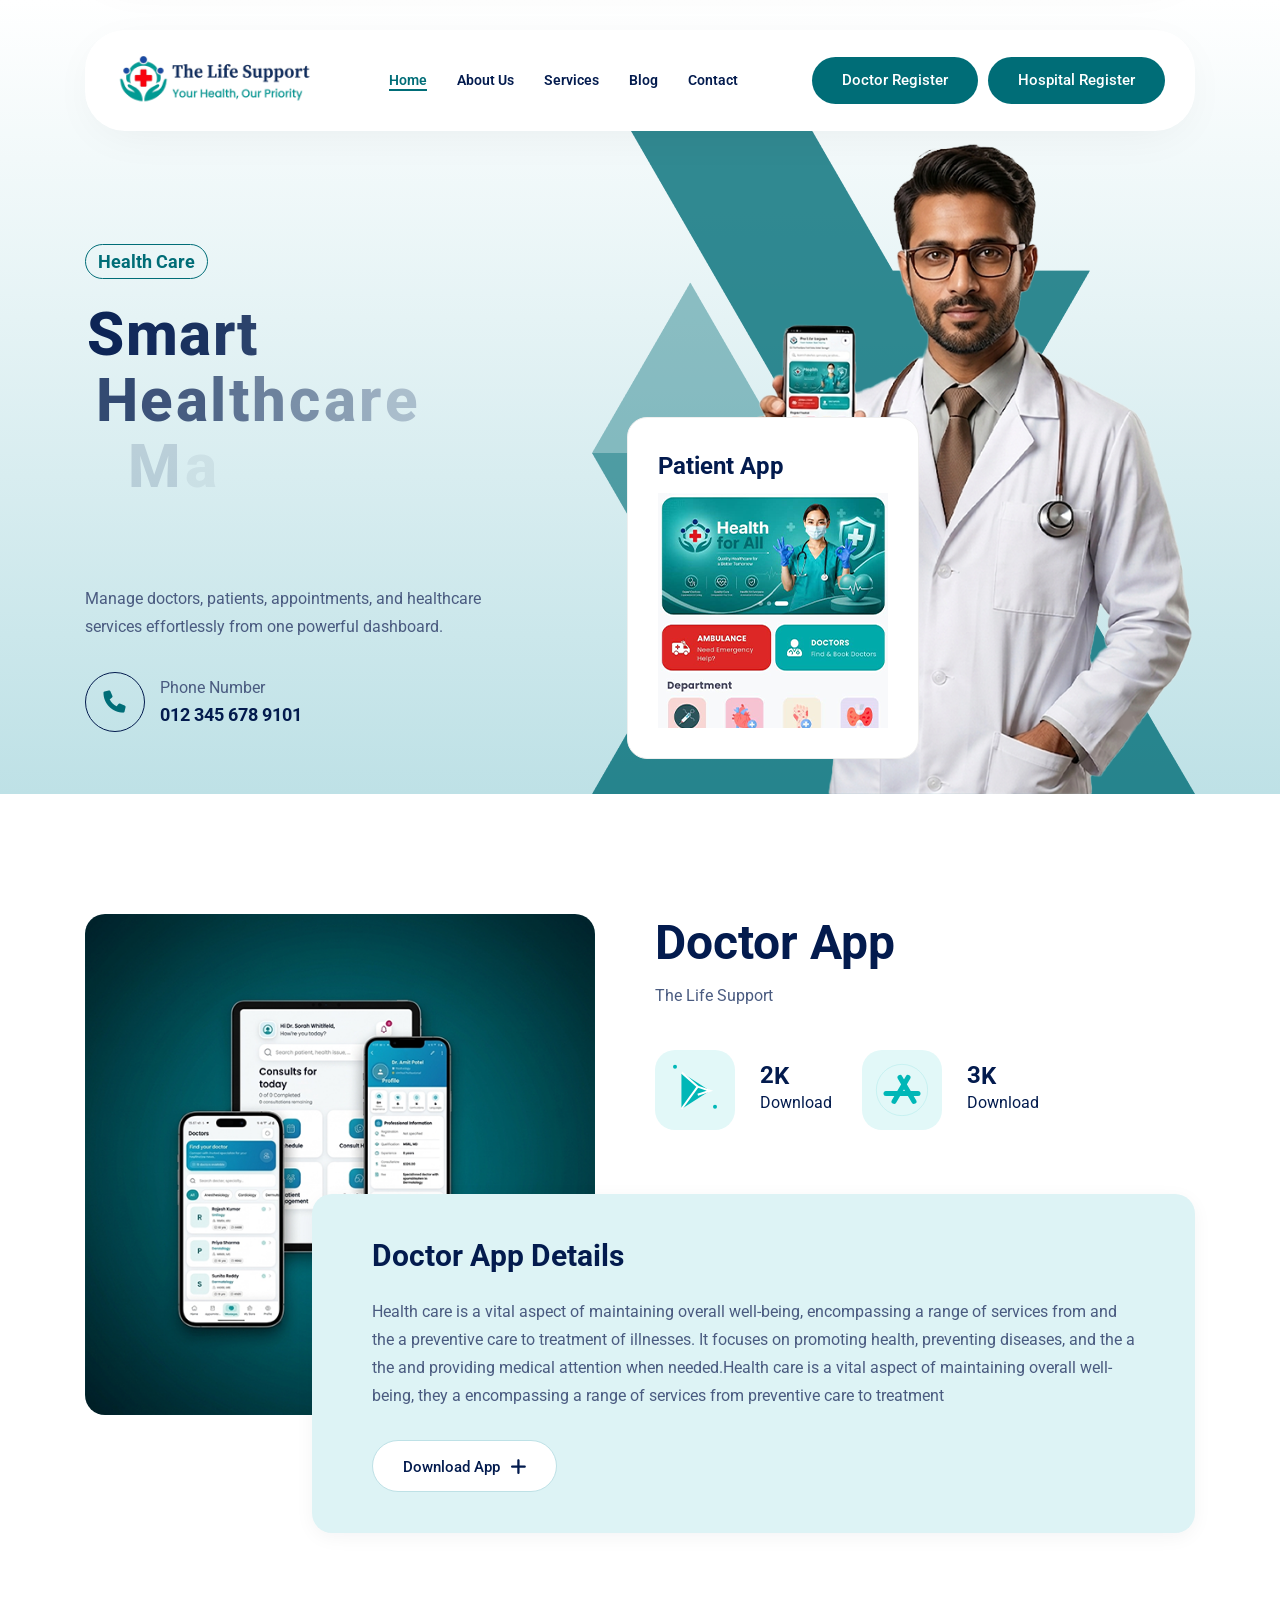
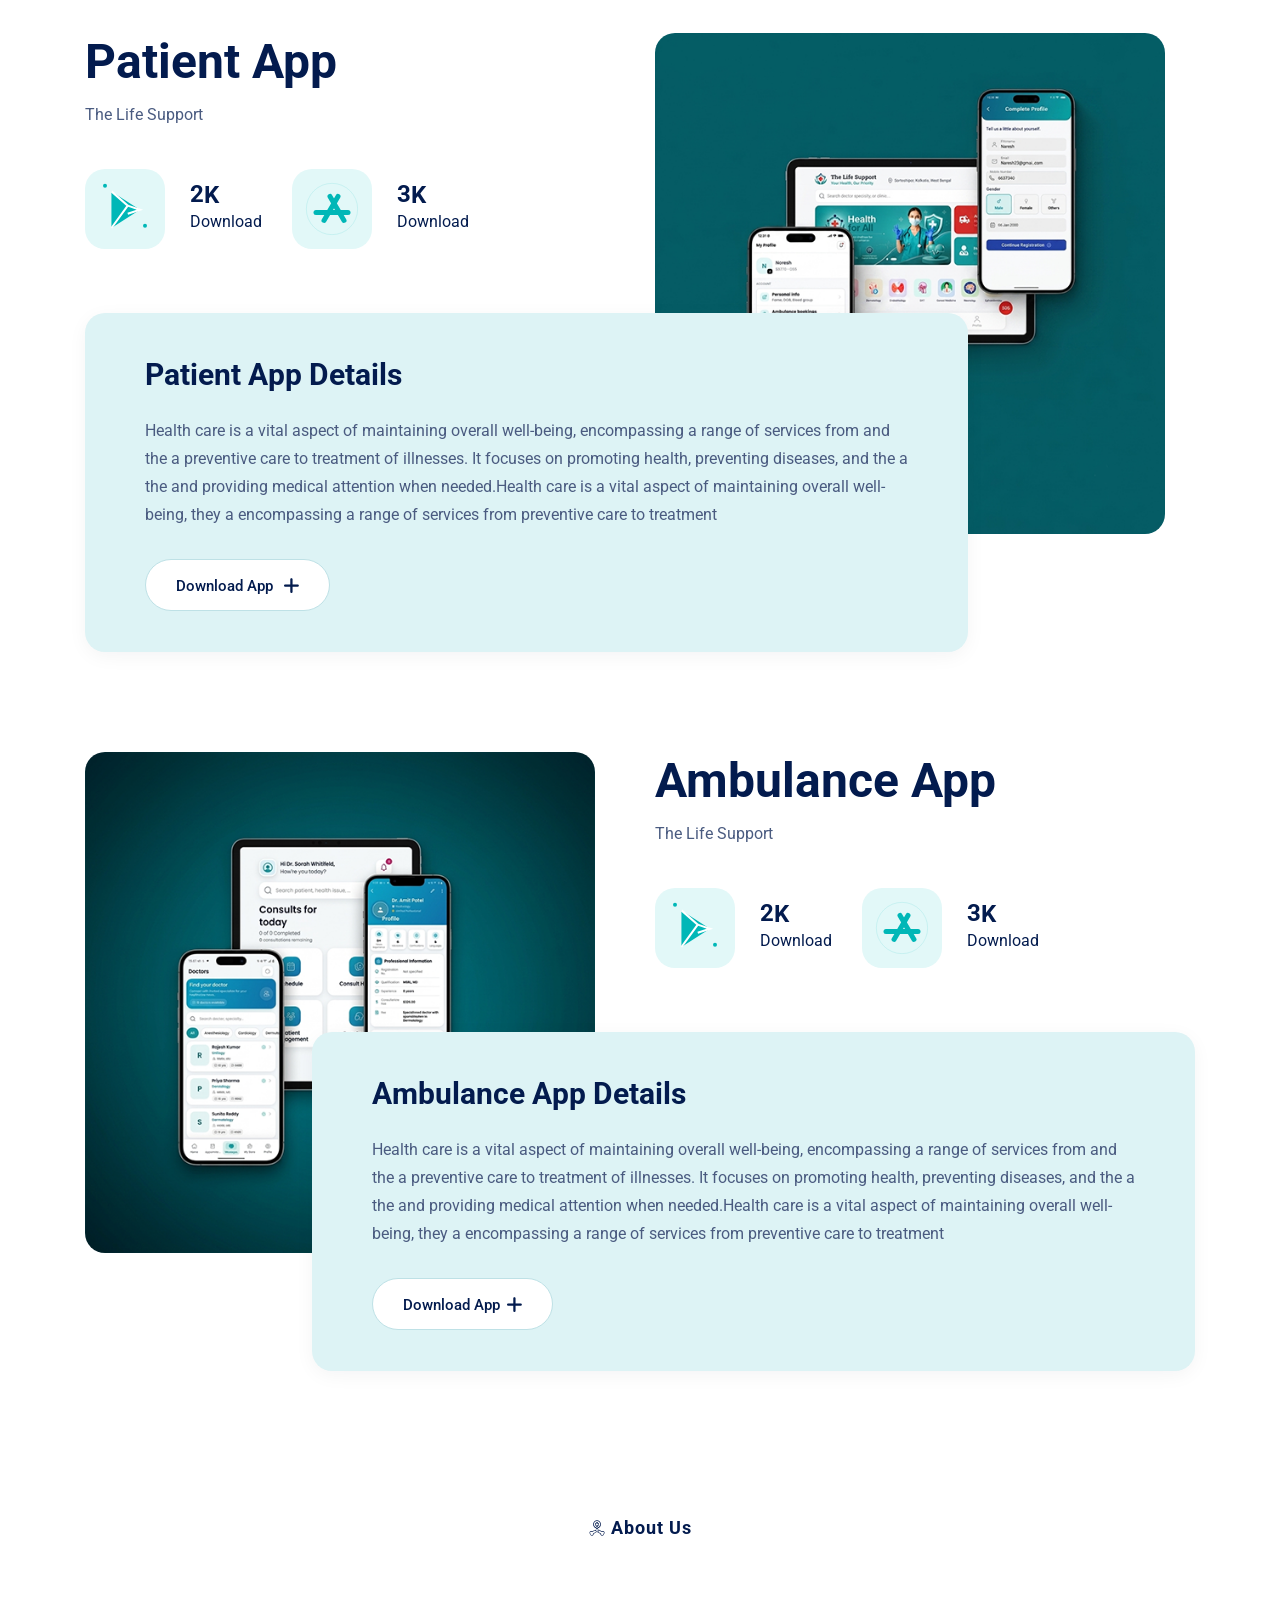
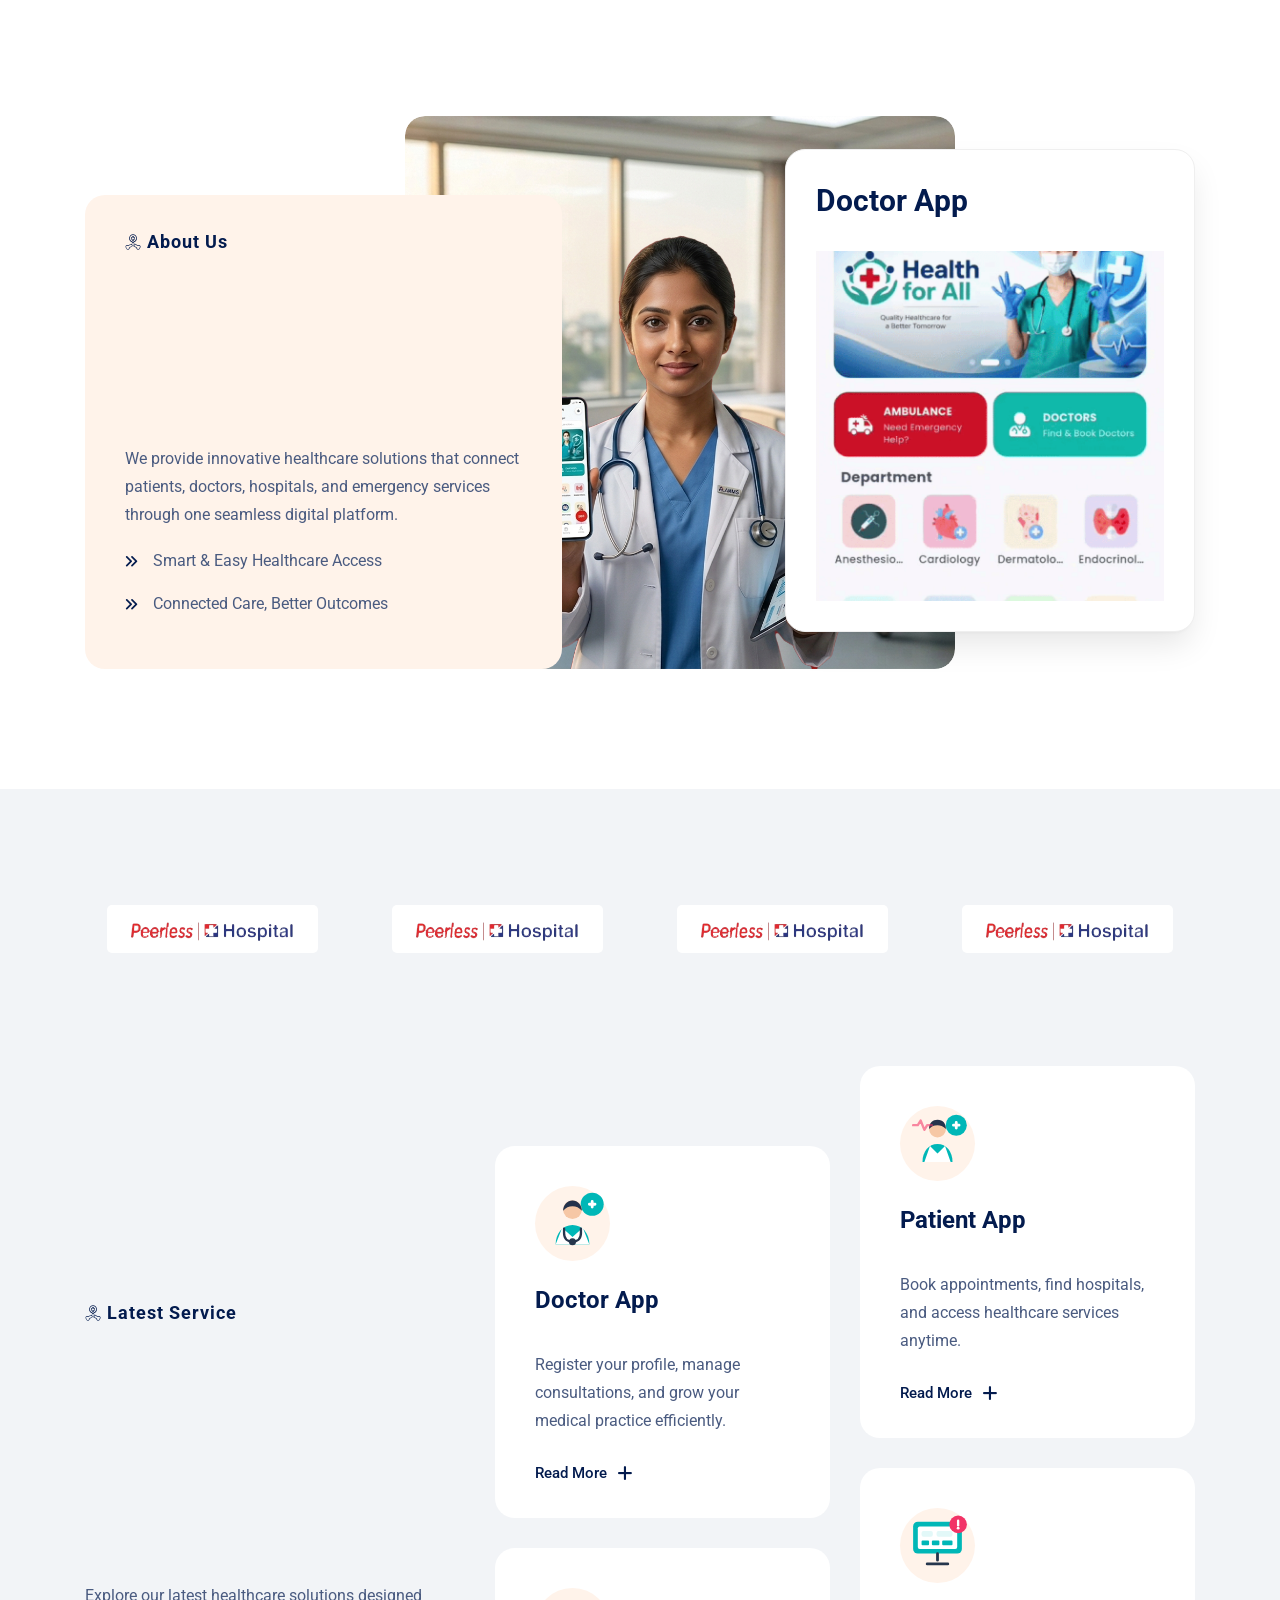
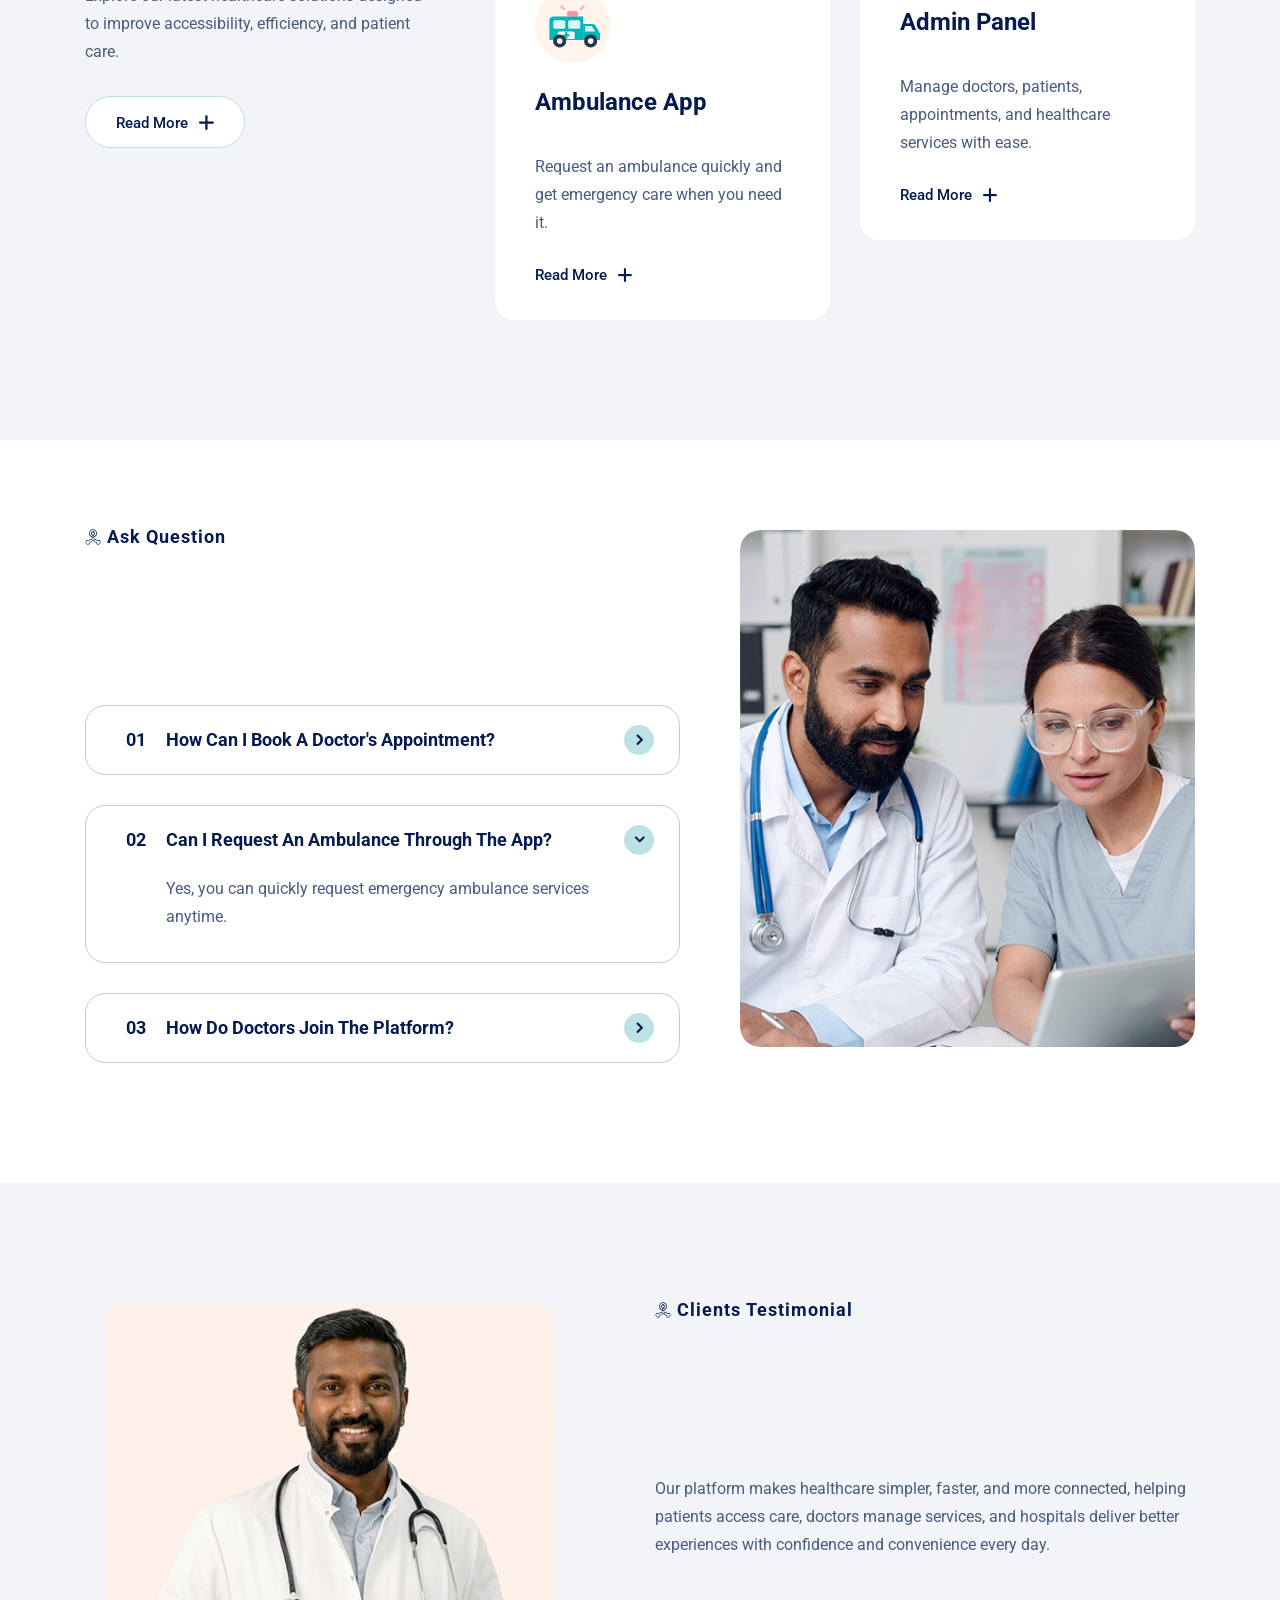
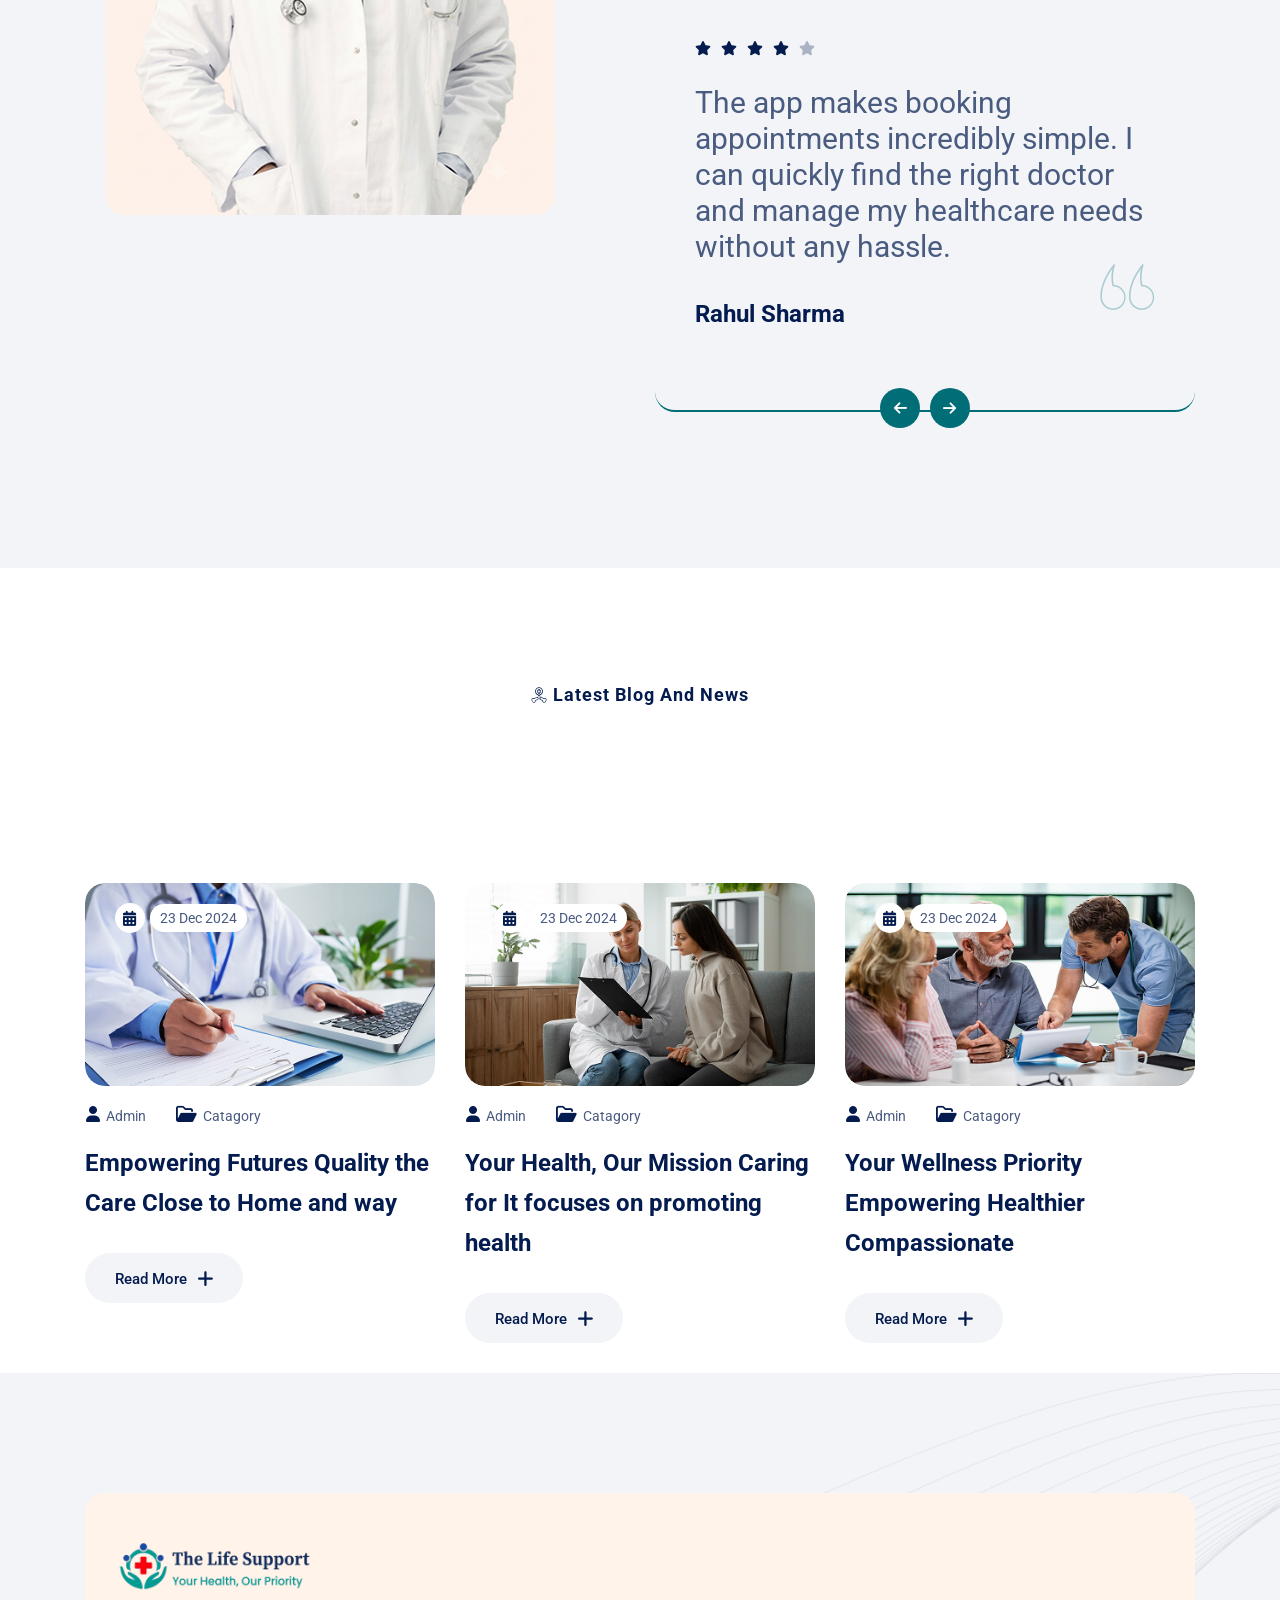
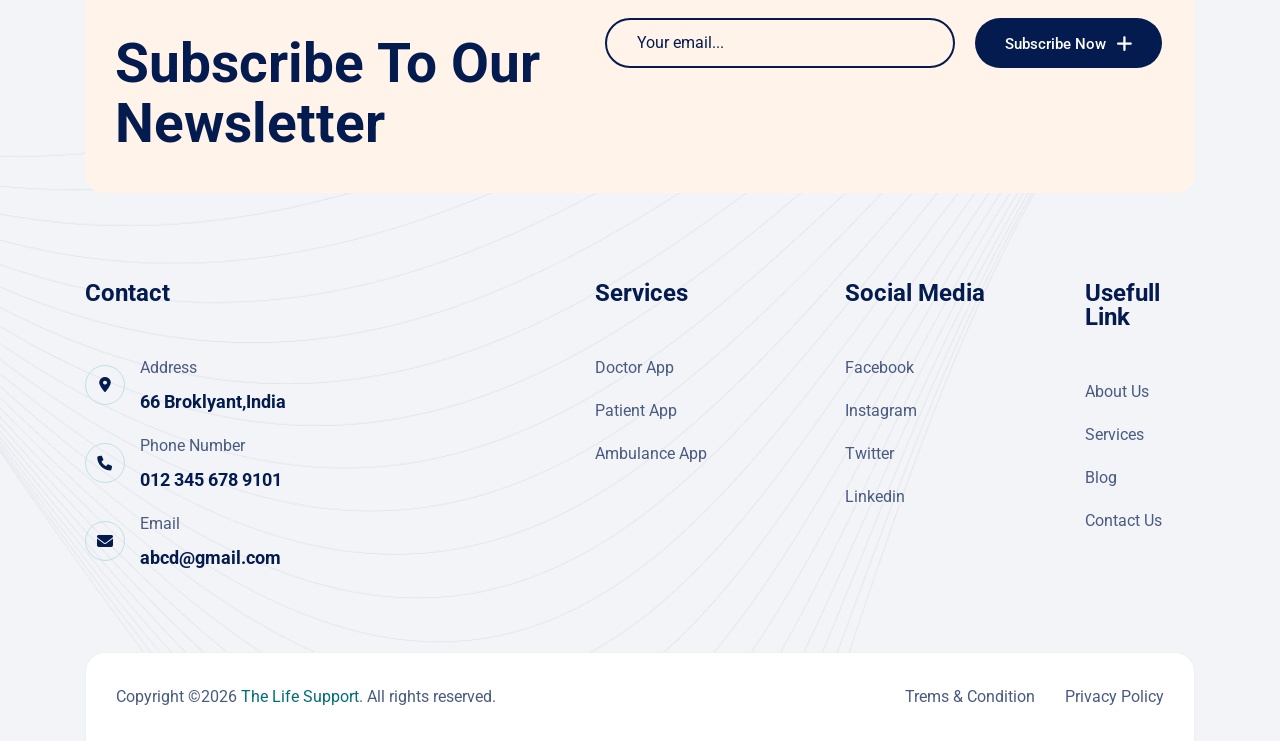
==== commit d9d4645c: "add two page" ====
--- a/index.html
+++ b/index.html
@@ -1484,7 +1484,7 @@
                 <div class="container">
                     <div class="site-footer__top-inner">
                         <div class="row">
-                            <div class="col-xl-3 col-lg-6 col-md-6 wow fadeInUp" data-wow-delay="100ms">
+                            <div class="col-xl-5 col-lg-6 col-md-6 wow fadeInUp" data-wow-delay="100ms">
                                 <div class="footer-widget__contact-info">
                                     <h4 class="footer-widget__title">Contact</h4>
                                     <ul class="footer-widget__contact-list list-unstyled">
@@ -1521,27 +1521,18 @@
                                     </ul>
                                 </div>
                             </div>
-                            <div class="col-xl-5 col-lg-6 col-md-6 wow fadeInUp" data-wow-delay="200ms">
+                            <div class="col-xl-3 col-lg-6 col-md-6 wow fadeInUp" data-wow-delay="200ms">
                                 <div class="footer-widget__services">
-                                    <h4 class="footer-widget__title">Department</h4>
+                                    <h4 class="footer-widget__title">Services</h4>
                                     <ul class="footer-widget__services-link-list list-unstyled">
                                         <li>
-                                            <a href="harmony-family-health-medical.html">Compassionate Care, Always
-                                                There</a>
-                                        </li>
-                                        <li>
-                                            <a href="evergreen-medical-center.html">Medical Heath Care</a>
-                                        </li>
-                                        <li>
-                                            <a href="wellSpring-wellness-center.html">NovaHealth Specialists Evergreen
-                                                Medical Center</a>
-                                        </li>
-                                        <li>
-                                            <a href="vitality-health-solutions.html">Your Partner in Health Where Health
-                                                Matters Most</a>
-                                        </li>
-                                        <li>
-                                            <a href="pure-life-health-services.html">Renewal Rehab Services</a>
+                                            <a href="#">Doctor App</a>
+                                        </li>
+                                        <li>
+                                            <a href="#">Patient App</a>
+                                        </li>
+                                        <li>
+                                            <a href="#">Ambulance App</a>
                                         </li>
                                     </ul>
                                 </div>
@@ -1562,9 +1553,6 @@
                                             <a href="contact.html">Twitter</a>
                                         </li>
                                         <li>
-                                            <a href="contact.html">Pinterest</a>
-                                        </li>
-                                        <li>
                                             <a href="contact.html">Linkedin</a>
                                         </li>
                                     </ul>
@@ -1572,7 +1560,7 @@
                             </div>
                             <div class="col-xl-2 col-lg-6 col-md-6 wow fadeInUp" data-wow-delay="400ms">
                                 <div class="footer-widget__page-link">
-                                    <h4 class="footer-widget__title">Page</h4>
+                                    <h4 class="footer-widget__title">Usefull Link</h4>
                                     <ul class="footer-widget__services-link-list list-unstyled">
                                         <li>
                                             <a href="about.html">About Us</a>
@@ -1581,13 +1569,10 @@
                                             <a href="services.html">Services</a>
                                         </li>
                                         <li>
-                                            <a href="about.html">Why Chose Us</a>
-                                        </li>
-                                        <li>
-                                            <a href="doctor.html">Doctors</a>
-                                        </li>
-                                        <li>
-                                            <a href="blog.html">Blog And News</a>
+                                            <a href="blog.html">Blog</a>
+                                        </li>
+                                        <li>
+                                            <a href="contact.html">Contact Us</a>
                                         </li>
                                     </ul>
                                 </div>
@@ -1602,15 +1587,13 @@
                         <div class="col-xl-12">
                             <div class="site-footer__bottom-inner">
                                 <div class="site-footer__copyright">
-                                    <p class="site-footer__copyright-text">Copyright ©2025 <a
-                                            href="about.html">Careon</a>.
-                                        All rights reserved.</p>
+                                    <p class="site-footer__copyright-text">Copyright ©2026 <a
+                                            href="index.html">The Life Support</a>. All rights reserved.</p>
                                 </div>
                                 <div class="site-footer__bottom-menu-box">
                                     <ul class="list-unstyled site-footer__bottom-menu">
-                                        <li><a href="about.html">Trems & Condition</a></li>
-                                        <li><a href="about.html">Privacy Policy</a></li>
-                                        <li><a href="about.html">Contact Us</a></li>
+                                        <li><a href="trems-condition.html">Trems & Condition</a></li>
+                                        <li><a href="privacy-policy.html">Privacy Policy</a></li>
                                     </ul>
                                 </div>
                             </div>
@@ -1649,6 +1632,7 @@
                     <a href="tel:666-888-0000">666 888 0000</a>
                 </li>
             </ul><!-- /.mobile-nav__contact -->
+            
             <div class="mobile-nav__top">
                 <div class="mobile-nav__social">
                     <a href="#" class="fab fa-twitter"></a>
@@ -1665,22 +1649,7 @@
     </div>
     <!-- /.mobile-nav__wrapper -->
 
-    <div class="search-popup">
-        <div class="search-popup__overlay search-toggler"></div>
-        <!-- /.search-popup__overlay -->
-        <div class="search-popup__content">
-            <form action="#">
-                <label for="search" class="sr-only">search here</label><!-- /.sr-only -->
-                <input type="text" id="search" placeholder="Search Here..." />
-                <button type="submit" aria-label="search submit" class="thm-btn">
-                    <i class="fas fa-search"></i>
-                </button>
-            </form>
-        </div>
-        <!-- /.search-popup__content -->
-    </div>
-    <!-- /.search-popup -->
-
+   
     <a href="#" data-target="html" class="scroll-to-target scroll-to-top">
         <span class="scroll-to-top__wrapper"><span class="scroll-to-top__inner"></span></span>
         <span class="scroll-to-top__text"> Go Back Top</span>
--- a/assets/css/responsive.css
+++ b/assets/css/responsive.css
@@ -1176,16 +1176,10 @@
     .sidebar-order-summary {
         margin-top: 60px;
     }
-
-
-
-
-
-
-
-
-
-
+    .team_details_left{
+        margin-right: 0;
+        margin-bottom: 30px;
+    }
 
 }
 
@@ -2787,7 +2781,10 @@
     .wishlist-page {
         padding: 80px 0px 80px;
     }
-
+    .team_details_left{
+        margin-right: 0px;
+        margin-bottom: 30px;
+    }
 
 
 
@@ -3024,6 +3021,10 @@
 
 
 @media only screen and (min-width: 992px) and (max-width: 1199px) {
+    .team_details_left{
+        margin-right: 0px;
+        margin-bottom: 30px;
+    }
     .banner-one__left {
         max-width: 600px;
         margin: 0 auto 0;
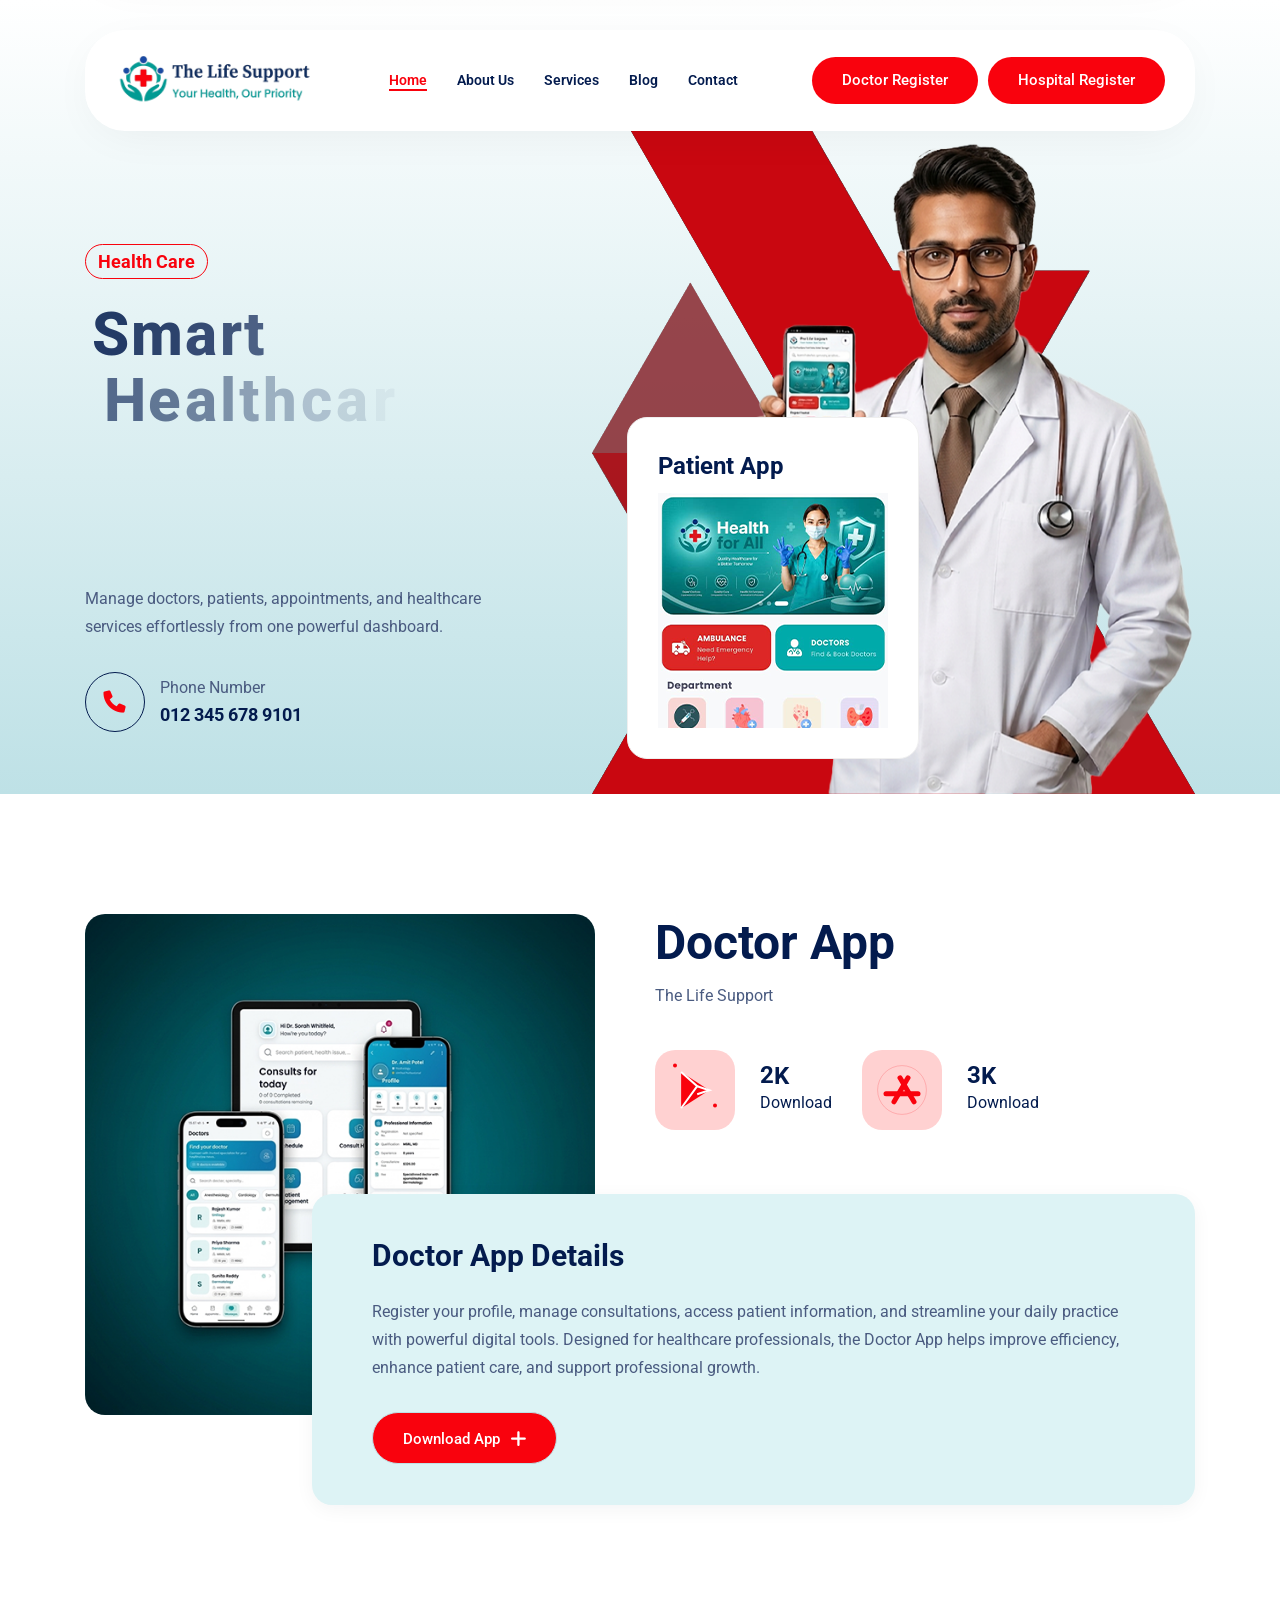
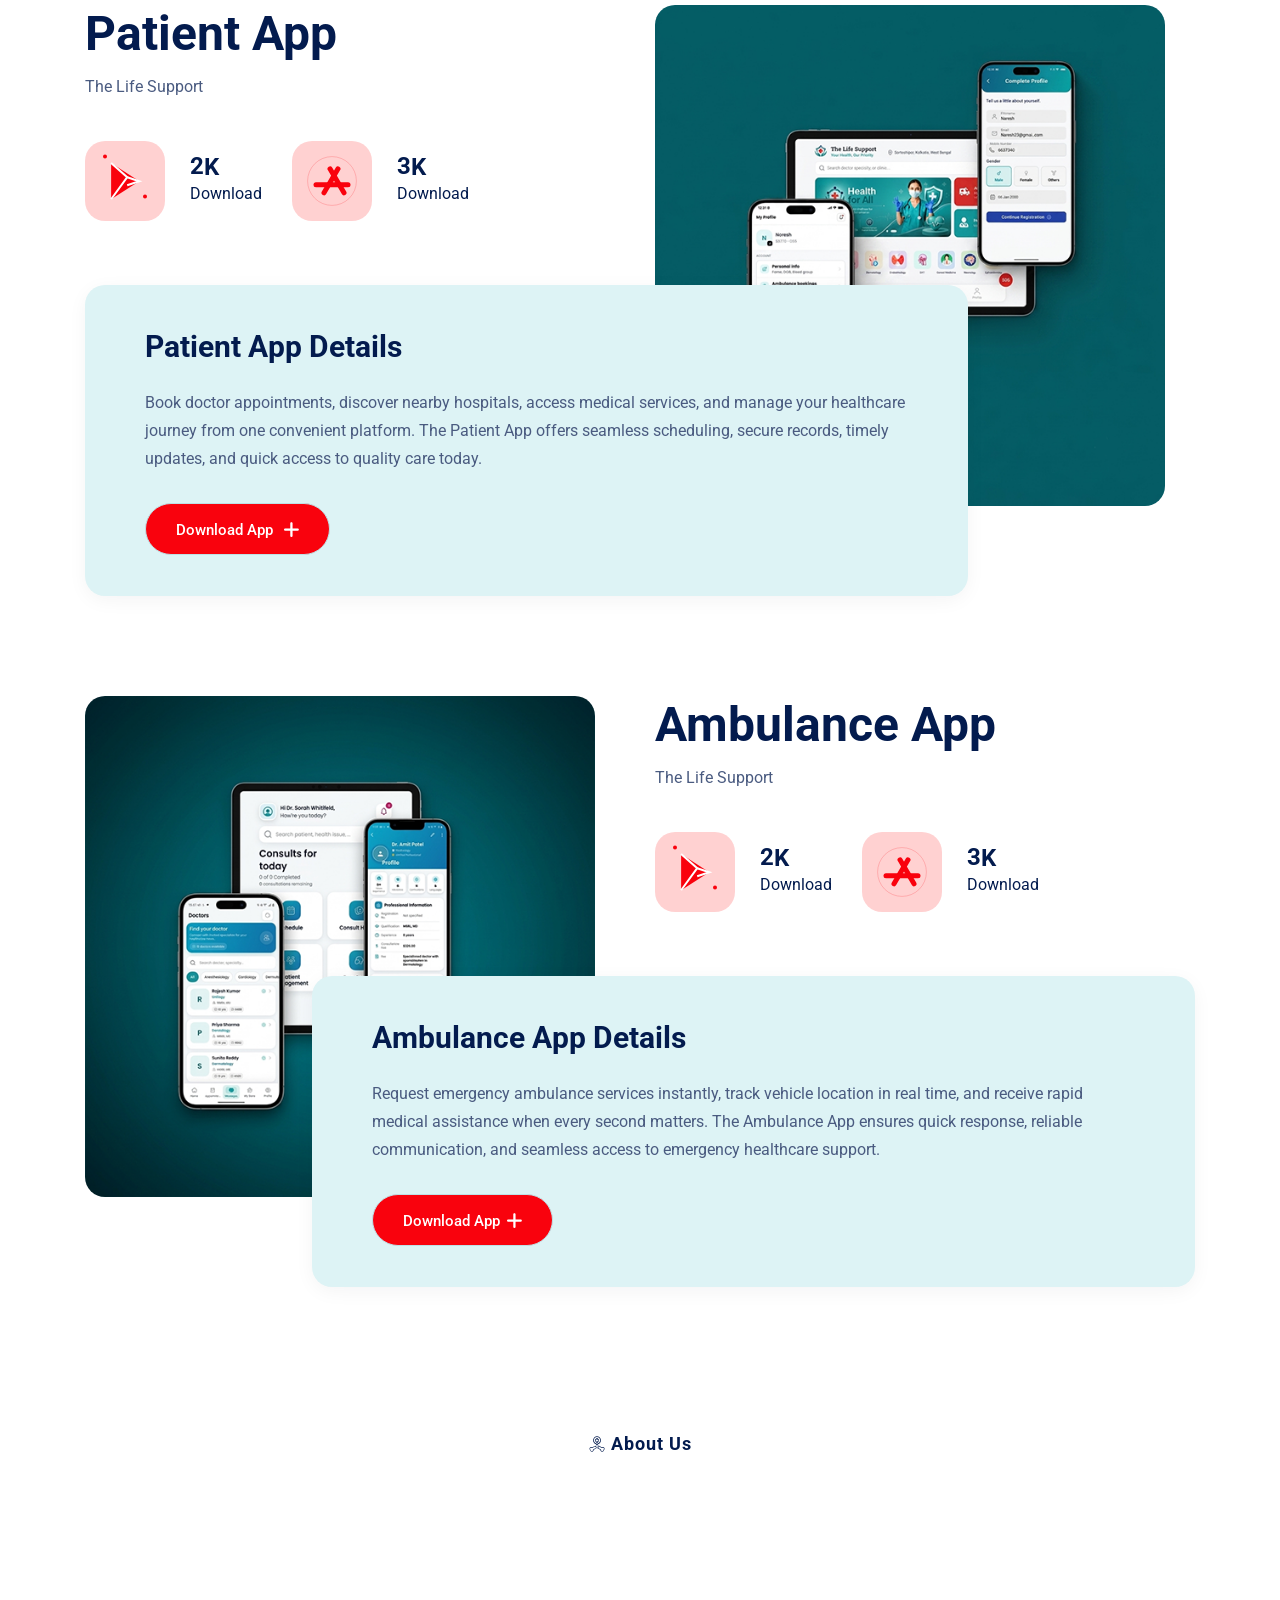
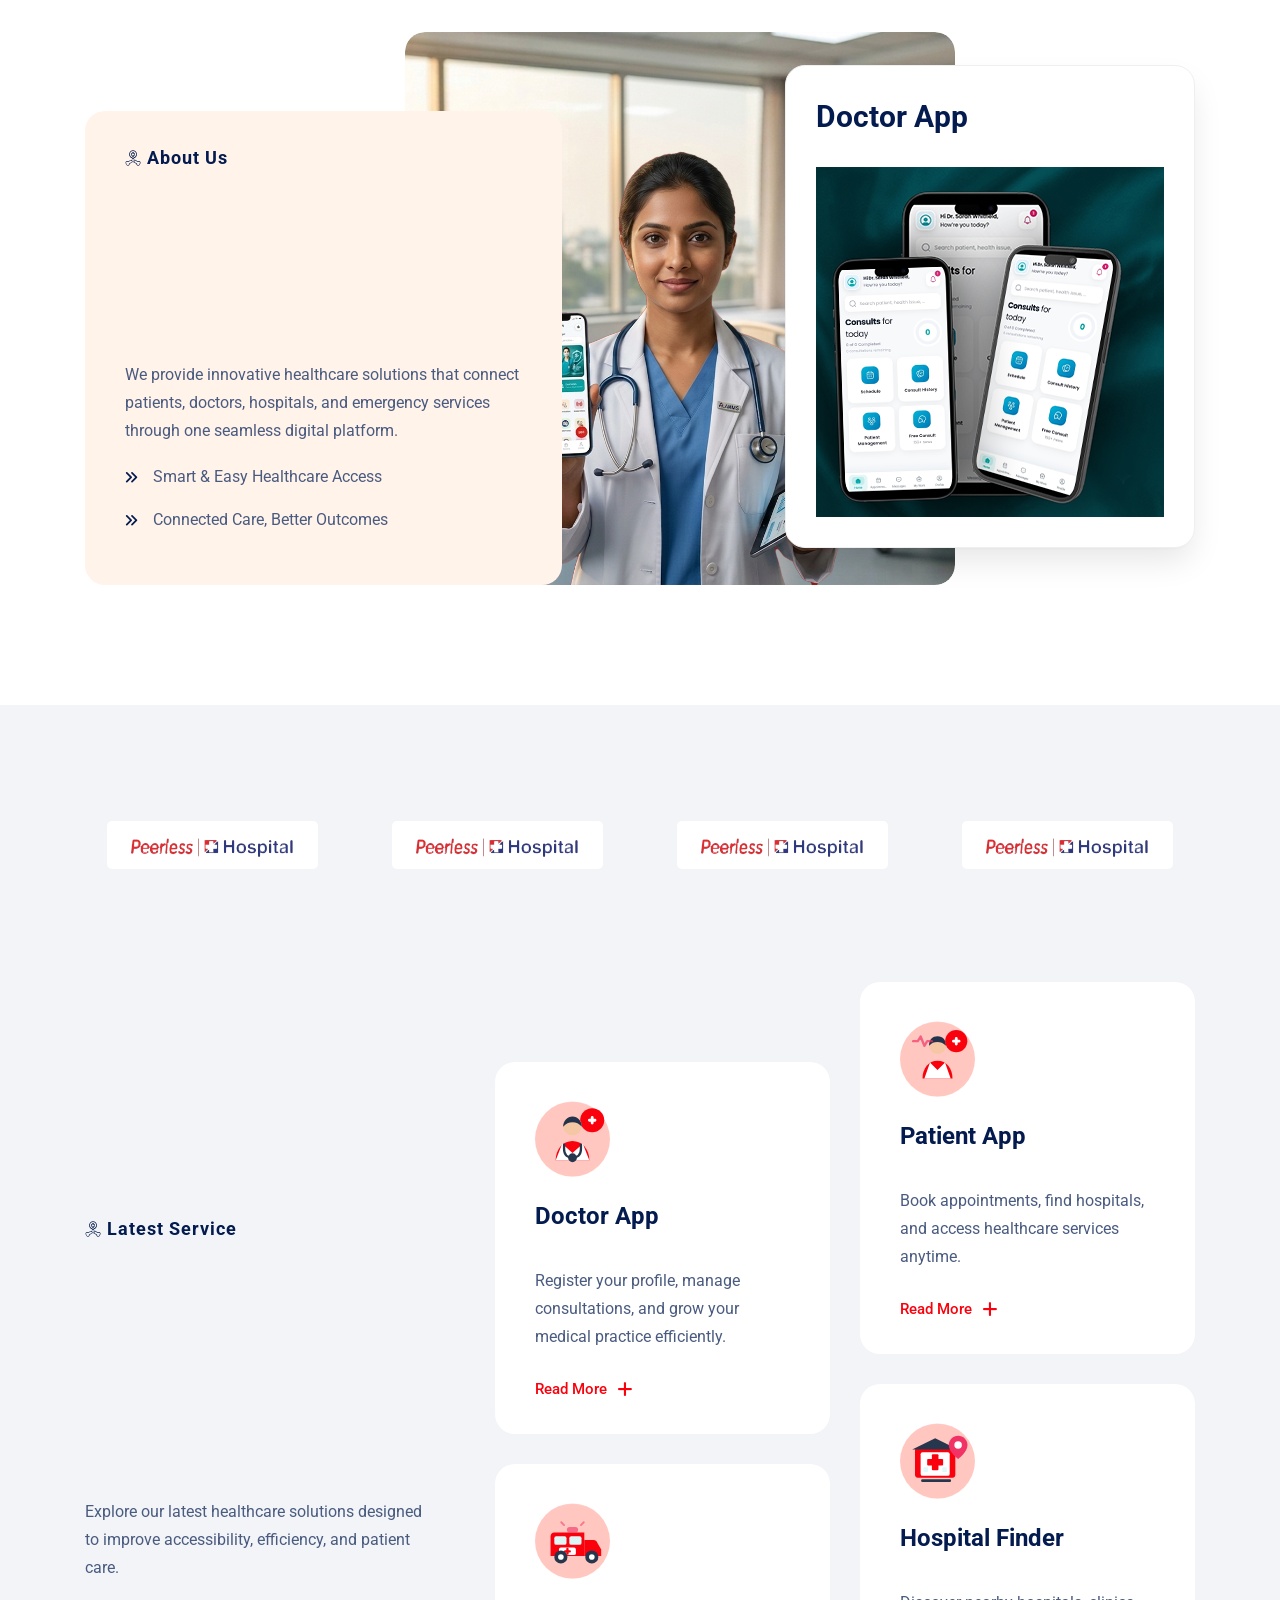
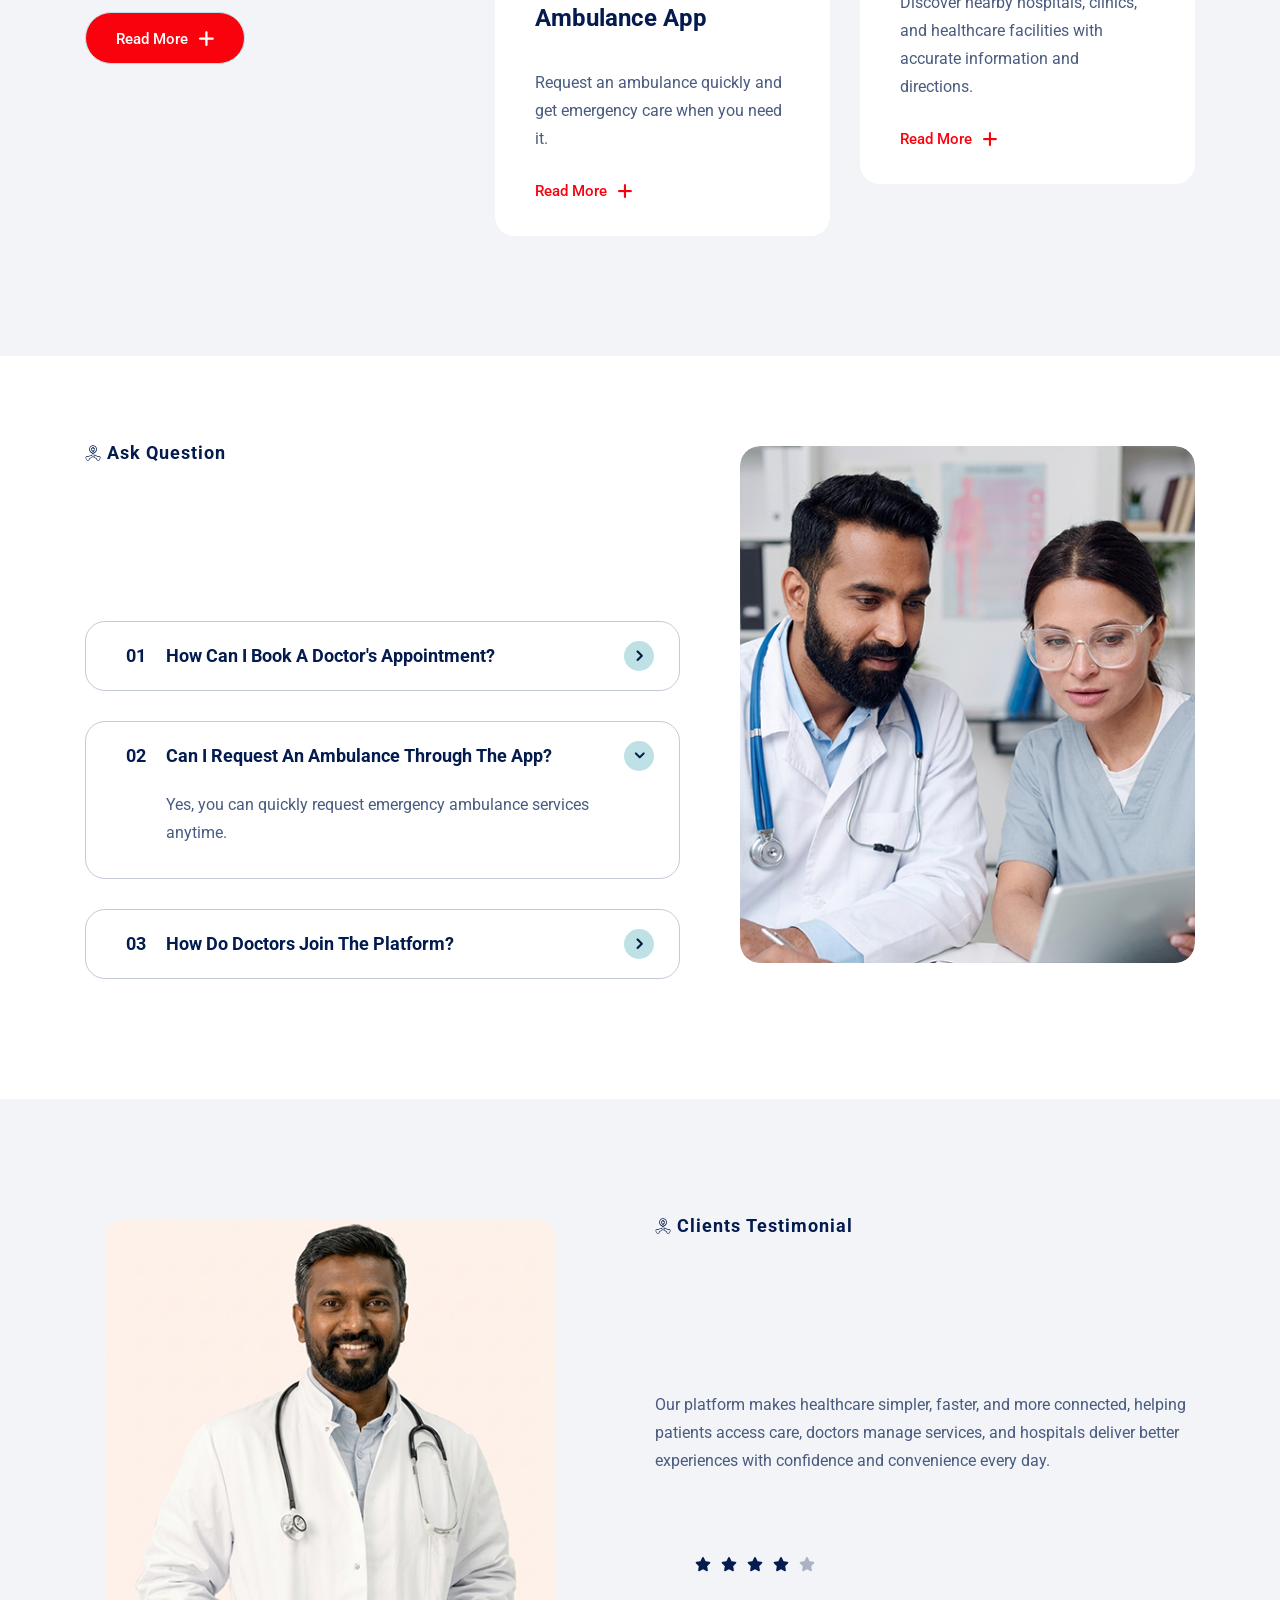
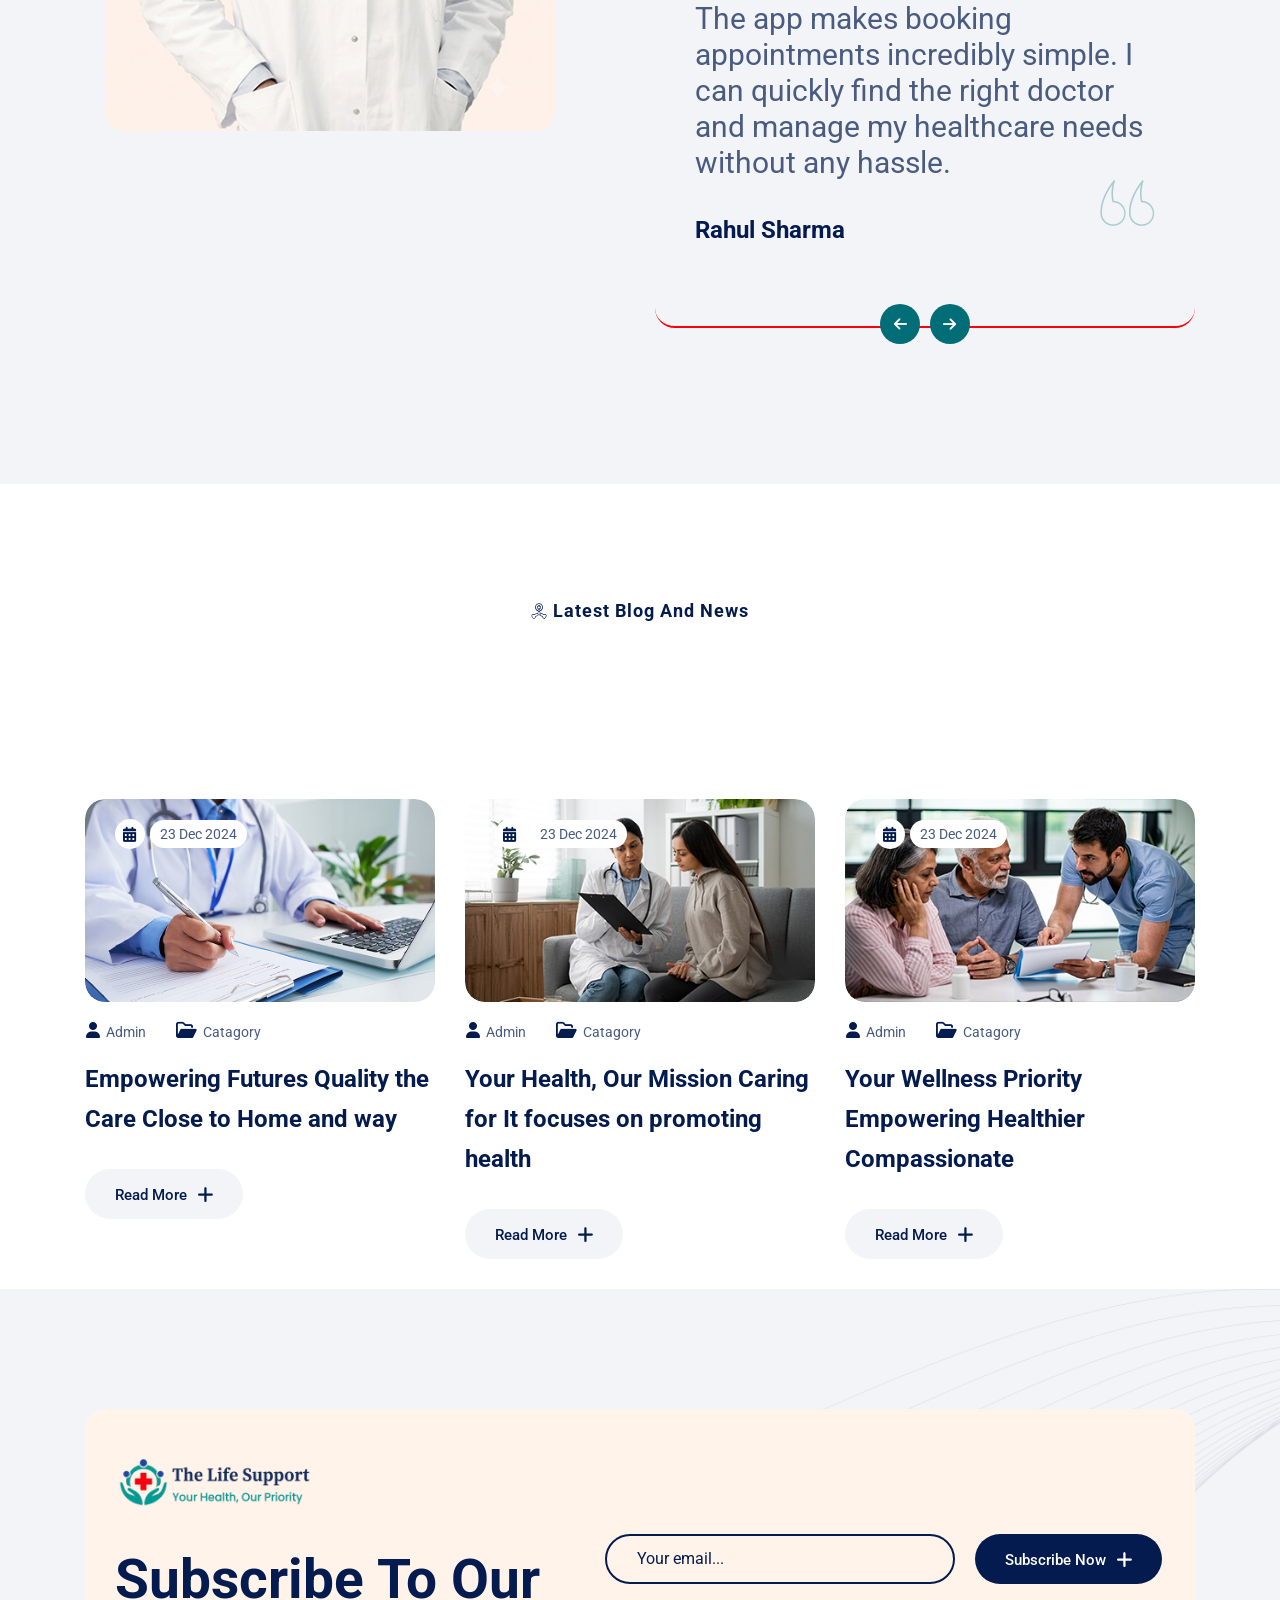
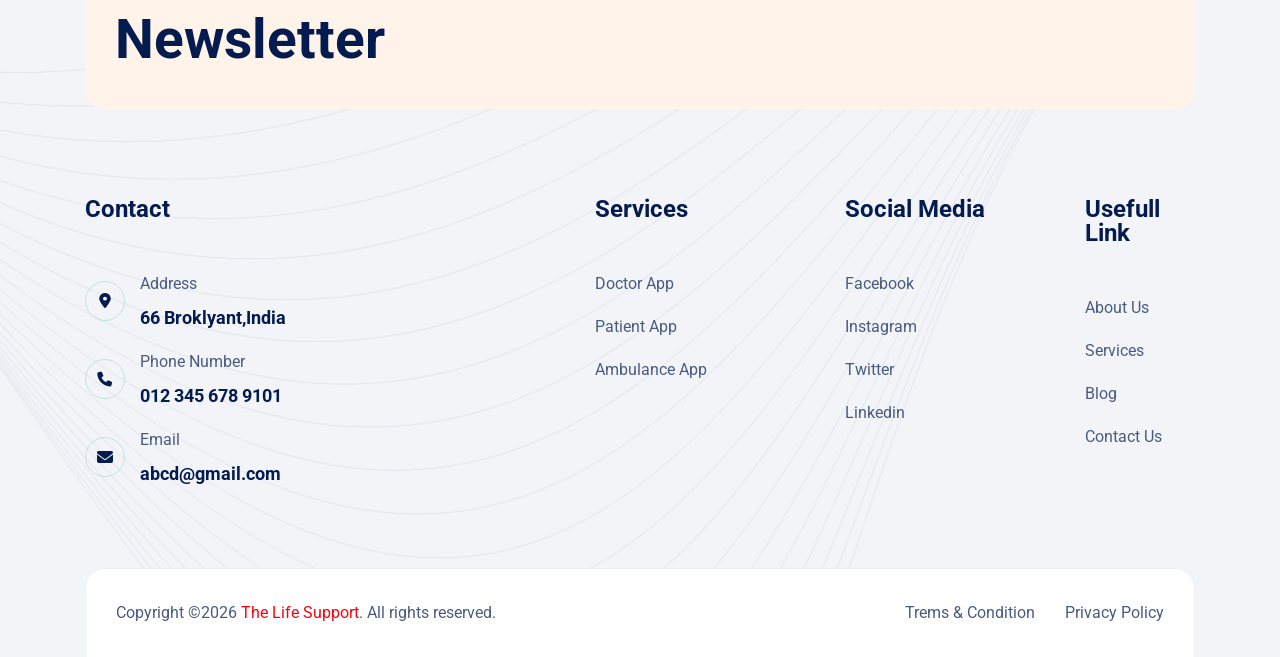
==== commit a510235e: "changes pages" ====
--- a/index.html
+++ b/index.html
@@ -1,6 +1,5 @@
 <!DOCTYPE html>
 <html lang="en">
-
 
 <head>
     <meta charset="UTF-8" />
@@ -106,11 +105,11 @@
                                 <div class="main-menu__right">
                                     <div class="main-menu__thm-btn">
                                         <a href="sign-up.html" class="thm-btn">Doctor Register </a>
-                                         
+
                                     </div>
 
                                     <div class="main-menu__thm-btn" style="margin-left: 10px;">
-                                        <a href="sign-up.html" class="thm-btn">Hospital Register  </a>
+                                        <a href="sign-up.html" class="thm-btn">Hospital Register </a>
                                         <!-- <span class="icon-plus"></span> -->
                                     </div>
                                 </div>
@@ -234,25 +233,25 @@
                                             <!-- <span class="icon-patient"></span> -->
                                             <svg width="80" height="80" viewBox="0 0 80 80" fill="none"
                                                 xmlns="http://www.w3.org/2000/svg">
-                                                <rect width="80" height="80" rx="20" fill="#E2F8F8" />
+                                                <rect width="80" height="80" rx="20" fill="#ff00002e" />
 
                                                 <g>
                                                     <animateTransform attributeName="transform" type="scale"
                                                         values="1;1.06;1" dur="2.5s" repeatCount="indefinite"
                                                         additive="sum" origin="40 40" />
 
-                                                    <path d="M26 22L54 40L26 58V22Z" fill="#00B7B7" />
+                                                    <path d="M26 22L54 40L26 58V22Z" fill="#f9020d" />
                                                     <path d="M26 22L42 36L26 58" stroke="white" stroke-width="2" />
                                                     <path d="M42 36L54 40L42 44" stroke="white" stroke-width="2" />
                                                 </g>
 
                                                 <!-- Floating particles -->
-                                                <circle cx="20" cy="20" r="2" fill="#00B7B7">
+                                                <circle cx="20" cy="20" r="2" fill="#f9020d">
                                                     <animate attributeName="cy" values="20;15;20" dur="2s"
                                                         repeatCount="indefinite" />
                                                 </circle>
 
-                                                <circle cx="60" cy="60" r="2" fill="#00B7B7">
+                                                <circle cx="60" cy="60" r="2" fill="#f9020d">
                                                     <animate attributeName="cy" values="60;55;60" dur="2s"
                                                         repeatCount="indefinite" />
                                                 </circle>
@@ -271,22 +270,22 @@
                                             <!-- <span class="icon-tofi"></span> -->
                                             <svg width="80" height="80" viewBox="0 0 80 80" fill="none"
                                                 xmlns="http://www.w3.org/2000/svg">
-                                                <rect width="80" height="80" rx="20" fill="#E2F8F8" />
+                                                <rect width="80" height="80" rx="20" fill="#ff00002e" />
 
                                                 <g>
                                                     <animateTransform attributeName="transform" type="translate"
                                                         values="0 0;0 -2;0 0" dur="2.5s" repeatCount="indefinite" />
 
-                                                    <path d="M32 52L46 28" stroke="#00B7B7" stroke-width="5"
+                                                    <path d="M32 52L46 28" stroke="#f9020d" stroke-width="5"
                                                         stroke-linecap="round" />
-                                                    <path d="M24 44H56" stroke="#00B7B7" stroke-width="5"
+                                                    <path d="M24 44H56" stroke="#f9020d" stroke-width="5"
                                                         stroke-linecap="round" />
-                                                    <path d="M38 28L52 52" stroke="#00B7B7" stroke-width="5"
+                                                    <path d="M38 28L52 52" stroke="#f9020d" stroke-width="5"
                                                         stroke-linecap="round" />
                                                 </g>
 
                                                 <!-- Glow effect -->
-                                                <circle cx="40" cy="40" r="22" stroke="#00B7B7" stroke-width="1"
+                                                <circle cx="40" cy="40" r="22" stroke="#f9020d" stroke-width="1"
                                                     opacity=".3">
                                                     <animate attributeName="r" values="22;26;22" dur="3s"
                                                         repeatCount="indefinite" />
@@ -306,12 +305,10 @@
                                 </ul>
                                 <div class="team-details__biography">
                                     <h3 class="team-details__biography-title">Doctor App Details</h3>
-                                    <p class="team-details__biography-text">Health care is a vital aspect of maintaining
-                                        overall well-being, encompassing a range of services from and the a preventive
-                                        care to treatment of illnesses. It focuses on promoting health, preventing
-                                        diseases, and the a the and providing medical attention when needed.Health care
-                                        is a vital aspect of maintaining overall well-being, they a encompassing a range
-                                        of services from preventive care to treatment </p>
+                                    <p class="team-details__biography-text">Register your profile, manage consultations,
+                                        access patient information, and streamline your daily practice with powerful
+                                        digital tools. Designed for healthcare professionals, the Doctor App helps
+                                        improve efficiency, enhance patient care, and support professional growth.</p>
                                     <div class="services-one__btn-box">
                                         <a href="vitality-health-solutions.html" class="thm-btn">Download App <span
                                                 class="icon-plus"></span>
@@ -340,25 +337,25 @@
                                             <!-- <span class="icon-patient"></span> -->
                                             <svg width="80" height="80" viewBox="0 0 80 80" fill="none"
                                                 xmlns="http://www.w3.org/2000/svg">
-                                                <rect width="80" height="80" rx="20" fill="#E2F8F8" />
+                                                <rect width="80" height="80" rx="20" fill="#ff00002e" />
 
                                                 <g>
                                                     <animateTransform attributeName="transform" type="scale"
                                                         values="1;1.06;1" dur="2.5s" repeatCount="indefinite"
                                                         additive="sum" origin="40 40" />
 
-                                                    <path d="M26 22L54 40L26 58V22Z" fill="#00B7B7" />
+                                                    <path d="M26 22L54 40L26 58V22Z" fill="#f9020d" />
                                                     <path d="M26 22L42 36L26 58" stroke="white" stroke-width="2" />
                                                     <path d="M42 36L54 40L42 44" stroke="white" stroke-width="2" />
                                                 </g>
 
                                                 <!-- Floating particles -->
-                                                <circle cx="20" cy="20" r="2" fill="#00B7B7">
+                                                <circle cx="20" cy="20" r="2" fill="#f9020d">
                                                     <animate attributeName="cy" values="20;15;20" dur="2s"
                                                         repeatCount="indefinite" />
                                                 </circle>
 
-                                                <circle cx="60" cy="60" r="2" fill="#00B7B7">
+                                                <circle cx="60" cy="60" r="2" fill="#f9020d">
                                                     <animate attributeName="cy" values="60;55;60" dur="2s"
                                                         repeatCount="indefinite" />
                                                 </circle>
@@ -377,22 +374,22 @@
                                             <!-- <span class="icon-tofi"></span> -->
                                             <svg width="80" height="80" viewBox="0 0 80 80" fill="none"
                                                 xmlns="http://www.w3.org/2000/svg">
-                                                <rect width="80" height="80" rx="20" fill="#E2F8F8" />
+                                                <rect width="80" height="80" rx="20" fill="#ff00002e" />
 
                                                 <g>
                                                     <animateTransform attributeName="transform" type="translate"
                                                         values="0 0;0 -2;0 0" dur="2.5s" repeatCount="indefinite" />
 
-                                                    <path d="M32 52L46 28" stroke="#00B7B7" stroke-width="5"
+                                                    <path d="M32 52L46 28" stroke="#f9020d" stroke-width="5"
                                                         stroke-linecap="round" />
-                                                    <path d="M24 44H56" stroke="#00B7B7" stroke-width="5"
+                                                    <path d="M24 44H56" stroke="#f9020d" stroke-width="5"
                                                         stroke-linecap="round" />
-                                                    <path d="M38 28L52 52" stroke="#00B7B7" stroke-width="5"
+                                                    <path d="M38 28L52 52" stroke="#f9020d" stroke-width="5"
                                                         stroke-linecap="round" />
                                                 </g>
 
                                                 <!-- Glow effect -->
-                                                <circle cx="40" cy="40" r="22" stroke="#00B7B7" stroke-width="1"
+                                                <circle cx="40" cy="40" r="22" stroke="#f9020d" stroke-width="1"
                                                     opacity=".3">
                                                     <animate attributeName="r" values="22;26;22" dur="3s"
                                                         repeatCount="indefinite" />
@@ -412,13 +409,11 @@
                                 </ul>
                                 <div class="team-details__biography team_details_left">
                                     <h3 class="team-details__biography-title">Patient App Details</h3>
-                                    <p class="team-details__biography-text">Health care is a vital aspect of maintaining
-                                        overall well-being, encompassing a range of services from and the a preventive
-                                        care to treatment of illnesses. It focuses on promoting health, preventing
-                                        diseases, and the a the and providing medical attention when needed.Health care
-                                        is a vital aspect of maintaining overall well-being, they a encompassing a range
-                                        of services from preventive care to treatment </p>
-                                    
+                                    <p class="team-details__biography-text">Book doctor appointments, discover nearby
+                                        hospitals, access medical services, and manage your healthcare journey from one
+                                        convenient platform. The Patient App offers seamless scheduling, secure records,
+                                        timely updates, and quick access to quality care today.</p>
+
                                     <div class="services-one__btn-box">
                                         <a href="vitality-health-solutions.html" class="thm-btn">Download App <span
                                                 class="icon-plus"></span>
@@ -475,25 +470,25 @@
                                             <!-- <span class="icon-patient"></span> -->
                                             <svg width="80" height="80" viewBox="0 0 80 80" fill="none"
                                                 xmlns="http://www.w3.org/2000/svg">
-                                                <rect width="80" height="80" rx="20" fill="#E2F8F8" />
+                                                <rect width="80" height="80" rx="20" fill="#ff00002e" />
 
                                                 <g>
                                                     <animateTransform attributeName="transform" type="scale"
                                                         values="1;1.06;1" dur="2.5s" repeatCount="indefinite"
                                                         additive="sum" origin="40 40" />
 
-                                                    <path d="M26 22L54 40L26 58V22Z" fill="#00B7B7" />
+                                                    <path d="M26 22L54 40L26 58V22Z" fill="#f9020d" />
                                                     <path d="M26 22L42 36L26 58" stroke="white" stroke-width="2" />
                                                     <path d="M42 36L54 40L42 44" stroke="white" stroke-width="2" />
                                                 </g>
 
                                                 <!-- Floating particles -->
-                                                <circle cx="20" cy="20" r="2" fill="#00B7B7">
+                                                <circle cx="20" cy="20" r="2" fill="#f9020d">
                                                     <animate attributeName="cy" values="20;15;20" dur="2s"
                                                         repeatCount="indefinite" />
                                                 </circle>
 
-                                                <circle cx="60" cy="60" r="2" fill="#00B7B7">
+                                                <circle cx="60" cy="60" r="2" fill="#f9020d">
                                                     <animate attributeName="cy" values="60;55;60" dur="2s"
                                                         repeatCount="indefinite" />
                                                 </circle>
@@ -512,22 +507,22 @@
                                             <!-- <span class="icon-tofi"></span> -->
                                             <svg width="80" height="80" viewBox="0 0 80 80" fill="none"
                                                 xmlns="http://www.w3.org/2000/svg">
-                                                <rect width="80" height="80" rx="20" fill="#E2F8F8" />
+                                                <rect width="80" height="80" rx="20" fill="#ff00002e" />
 
                                                 <g>
                                                     <animateTransform attributeName="transform" type="translate"
                                                         values="0 0;0 -2;0 0" dur="2.5s" repeatCount="indefinite" />
 
-                                                    <path d="M32 52L46 28" stroke="#00B7B7" stroke-width="5"
+                                                    <path d="M32 52L46 28" stroke="#f9020d" stroke-width="5"
                                                         stroke-linecap="round" />
-                                                    <path d="M24 44H56" stroke="#00B7B7" stroke-width="5"
+                                                    <path d="M24 44H56" stroke="#f9020d" stroke-width="5"
                                                         stroke-linecap="round" />
-                                                    <path d="M38 28L52 52" stroke="#00B7B7" stroke-width="5"
+                                                    <path d="M38 28L52 52" stroke="#f9020d" stroke-width="5"
                                                         stroke-linecap="round" />
                                                 </g>
 
                                                 <!-- Glow effect -->
-                                                <circle cx="40" cy="40" r="22" stroke="#00B7B7" stroke-width="1"
+                                                <circle cx="40" cy="40" r="22" stroke="#f9020d" stroke-width="1"
                                                     opacity=".3">
                                                     <animate attributeName="r" values="22;26;22" dur="3s"
                                                         repeatCount="indefinite" />
@@ -548,12 +543,11 @@
                                 </ul>
                                 <div class="team-details__biography">
                                     <h3 class="team-details__biography-title">Ambulance App Details</h3>
-                                    <p class="team-details__biography-text">Health care is a vital aspect of maintaining
-                                        overall well-being, encompassing a range of services from and the a preventive
-                                        care to treatment of illnesses. It focuses on promoting health, preventing
-                                        diseases, and the a the and providing medical attention when needed.Health care
-                                        is a vital aspect of maintaining overall well-being, they a encompassing a range
-                                        of services from preventive care to treatment </p>
+                                    <p class="team-details__biography-text">Request emergency ambulance services
+                                        instantly, track vehicle location in real time, and receive rapid medical
+                                        assistance when every second matters. The Ambulance App ensures quick response,
+                                        reliable communication, and seamless access to emergency healthcare support.
+                                    </p>
 
                                     <div class="services-one__btn-box">
                                         <a href="vitality-health-solutions.html" class="thm-btn">Download App<span
@@ -785,7 +779,7 @@
                         <div class="about-one__working-hour wow slideInRight" data-wow-delay="100ms"
                             data-wow-duration="2500ms">
                             <h3 class="about-one__working-hour-title">Doctor App</h3>
-                            <img src="assets/images/resources/about-gif-image.gif" style="width: 100%;" alt="">
+                            <img src="assets/images/resources/about-gif-image.png" style="width: 100%;" alt="">
                             <!-- <ul class="about-one__working-hour-list list-unstyled">
                                 <li>
                                     <span>Saturday-Sunday</span>
@@ -899,12 +893,12 @@
                                                 fill="none" xmlns="http://www.w3.org/2000/svg">
 
                                                 <!-- Background -->
-                                                <rect width="80" height="80" rx="50" fill="" />
+                                                <rect width="80" height="80" rx="50" fill="#ff00002e" />
                                                 <!-- #E2F8F8 -->
 
                                                 <!-- Floating Medical Cross -->
                                                 <g>
-                                                    <circle cx="61" cy="20" r="11" fill="#00B7B7">
+                                                    <circle cx="61" cy="20" r="11" fill="#f9020d">
                                                         <animate attributeName="r" values="11;13;11" dur="2s"
                                                             repeatCount="indefinite" />
                                                     </circle>
@@ -925,7 +919,7 @@
 
                                                 <!-- Body -->
                                                 <path d="M22 63C22 50.85 29.6 42 40 42C50.4 42 58 50.85 58 63H22Z"
-                                                    fill="#00B7B7" />
+                                                    fill="#f9020d" />
 
                                                 <!-- Coat -->
                                                 <path d="M29 45L40 55L51 45L58 63H22L29 45Z" fill="white" />
@@ -960,7 +954,7 @@
                                                 fill="none" xmlns="http://www.w3.org/2000/svg">
 
                                                 <!-- Background -->
-                                                <rect width="80" height="80" rx="50" fill="" />
+                                                <rect width="80" height="80" rx="50" fill="#ff00002e" />
 
                                                 <!-- Floating Patient -->
                                                 <g>
@@ -977,7 +971,7 @@
 
                                                     <!-- Body -->
                                                     <path d="M24 62C24 51 30.5 43 40 43C49.5 43 56 51 56 62H24Z"
-                                                        fill="#00B7B7" />
+                                                        fill="#f9020d" />
 
                                                     <!-- Shirt -->
                                                     <path d="M32 45L40 53L48 45L54 62H26L32 45Z" fill="white" />
@@ -985,7 +979,7 @@
 
                                                 <!-- Animated Medical Cross -->
                                                 <g>
-                                                    <circle cx="60" cy="21" r="10" fill="#00B7B7">
+                                                    <circle cx="60" cy="21" r="10" fill="#f9020d">
                                                         <animate attributeName="r" values="10;12;10" dur="2s"
                                                             repeatCount="indefinite" />
                                                     </circle>
@@ -1019,7 +1013,7 @@
                                             <svg class="ambulance-app-icon" width="80" height="80" viewBox="0 0 80 80"
                                                 fill="none" xmlns="http://www.w3.org/2000/svg">
 
-                                                <rect width="80" height="80" rx="50" fill="" />
+                                                <rect width="80" height="80" rx="50" fill="#ff00002e" />
 
                                                 <!-- Ambulance -->
                                                 <g>
@@ -1027,18 +1021,18 @@
                                                         values="0 0;2 0;0 0" dur="1.5s" repeatCount="indefinite" />
 
                                                     <path d="M15 35C15 32.8 16.8 31 19 31H51V56H15V35Z"
-                                                        fill="#00B7B7" />
+                                                        fill="#f9020d" />
                                                     <path d="M51 39H61C63 39 64 40 65 42L69 49V56H51V39Z"
-                                                        fill="#00B7B7" />
+                                                        fill="#f9020d" />
 
                                                     <!-- Windows -->
                                                     <rect x="19" y="35" width="13" height="9" rx="2" fill="#DDF7F7" />
                                                     <rect x="35" y="35" width="13" height="9" rx="2" fill="#DDF7F7" />
-                                                    <path d="M53 41H60L64 47H53V41Z" fill="#DDF7F7" />
+                                                    <path d="M53 41H60L64 47H53V41Z" fill="#f9020d" />
 
                                                     <!-- Medical Cross -->
                                                     <rect x="24" y="47" width="18" height="8" rx="2" fill="white" />
-                                                    <path d="M33 48.5V53.5M30.5 51H35.5" stroke="#00B7B7"
+                                                    <path d="M33 48.5V53.5M30.5 51H35.5" stroke="#f9020d"
                                                         stroke-width="2.5" stroke-linecap="round" />
 
                                                     <!-- Wheels -->
@@ -1080,44 +1074,61 @@
                                                 fill="none" xmlns="http://www.w3.org/2000/svg">
 
                                                 <!-- Background -->
-                                                <rect width="80" height="80" rx="50" fill="" />
-
-                                                <!-- Desktop -->
+                                                <rect width="80" height="80" rx="50" fill="#ff00002e" />
+
+                                                <!-- Hospital Building -->
                                                 <g>
                                                     <animateTransform attributeName="transform" type="translate"
                                                         values="0 0;0 -2;0 0" dur="3s" repeatCount="indefinite" />
 
-                                                    <rect x="14" y="17" width="52" height="34" rx="5" fill="#00B7B7" />
-                                                    <rect x="19" y="22" width="42" height="24" rx="2" fill="white" />
-
-                                                    <!-- Dashboard Content -->
-                                                    <rect x="23" y="27" width="12" height="6" rx="2" fill="#E2F8F8" />
-                                                    <rect x="39" y="27" width="17" height="6" rx="2" fill="#E2F8F8" />
-                                                    <rect x="23" y="37" width="8" height="5" rx="1" fill="#00B7B7" />
-                                                    <rect x="34" y="37" width="8" height="5" rx="1" fill="#00B7B7" />
-                                                    <rect x="45" y="37" width="11" height="5" rx="1" fill="#00B7B7" />
-
-                                                    <!-- Stand -->
-                                                    <path d="M40 51V58M29 62H51" stroke="#26364D" stroke-width="3"
-                                                        stroke-linecap="round" />
+                                                    <!-- Hospital -->
+                                                    <rect x="16" y="27" width="43" height="32" rx="3" fill="#f9020d" />
+
+                                                    <!-- Roof -->
+                                                    <path d="M13 29L37.5 17L62 29H13Z" fill="#26364D" />
+
+                                                    <!-- Hospital Front -->
+                                                    <rect x="22" y="32" width="31" height="25" rx="2" fill="white" />
+
+                                                    <!-- Medical Cross -->
+                                                    <rect x="34" y="34" width="7" height="17" rx="1" fill="#f9020d" />
+                                                    <rect x="29" y="39" width="17" height="7" rx="1" fill="#f9020d" />
+
+                                                    <!-- Windows -->
+                                                    <rect x="25" y="48" width="5" height="5" rx="1" fill="#E2F8F8" />
+                                                    <rect x="45" y="48" width="5" height="5" rx="1" fill="#E2F8F8" />
                                                 </g>
 
-                                                <!-- Notification -->
-                                                <circle cx="62" cy="18" r="9" fill="#F23366">
-                                                    <animate attributeName="r" values="9;11;9" dur="1.5s"
+                                                <!-- Location Pin -->
+                                                <g>
+                                                    <animateTransform attributeName="transform" type="translate"
+                                                        values="0 0;0 -3;0 0" dur="1.8s" repeatCount="indefinite" />
+
+                                                    <path
+                                                        d="M62 14C56.477 14 52 18.477 52 24C52 31.5 62 39 62 39C62 39 72 31.5 72 24C72 18.477 67.523 14 62 14Z"
+                                                        fill="#F23366" />
+
+                                                    <circle cx="62" cy="24" r="4" fill="white" />
+                                                </g>
+
+                                                <!-- Location Pulse -->
+                                                <circle cx="62" cy="24" r="9" stroke="#F23366" stroke-width="1.5"
+                                                    opacity="0.4">
+                                                    <animate attributeName="r" values="7;12;7" dur="1.8s"
+                                                        repeatCount="indefinite" />
+                                                    <animate attributeName="opacity" values="0.6;0;0.6" dur="1.8s"
                                                         repeatCount="indefinite" />
                                                 </circle>
 
-                                                <path d="M62 14V19" stroke="white" stroke-width="2.5"
+                                                <!-- Ground -->
+                                                <path d="M24 61H53" stroke="#26364D" stroke-width="3"
                                                     stroke-linecap="round" />
 
-                                                <circle cx="62" cy="22" r="1.5" fill="white" />
-
                                             </svg>
                                         </div>
-                                        <h3 class="services-one__title"><a href="#">Admin Panel</a></h3>
-                                        <p class="services-one__text">Manage doctors, patients, appointments, and
-                                            healthcare services with ease.</p>
+                                        <h3 class="services-one__title"><a href="#">Hospital Finder</a></h3>
+                                        <p class="services-one__text">Discover nearby hospitals, clinics, and healthcare
+                                            facilities with accurate information and directions.</p>
                                         <a href="#" class="services-one__read-more">Read
                                             More<span class="icon-plus"></span></a>
                                     </div>
@@ -1365,7 +1376,7 @@
                         <div class="blog-one__single">
                             <div class="blog-one__img-box">
                                 <div class="blog-one__img">
-                                    <img src="assets/images/blog/blog-1-2.jpg" alt="">
+                                    <img src="assets/images/blog/blog-1-2.png" alt="">
                                     <div class="blog-one__date-box">
                                         <div class="blog-one__date-icon">
                                             <span class="icon-calender"></span>
@@ -1410,7 +1421,7 @@
                         <div class="blog-one__single">
                             <div class="blog-one__img-box">
                                 <div class="blog-one__img">
-                                    <img src="assets/images/blog/blog-1-3.jpg" alt="">
+                                    <img src="assets/images/blog/blog-1-3.png" alt="">
                                     <div class="blog-one__date-box">
                                         <div class="blog-one__date-icon">
                                             <span class="icon-calender"></span>
@@ -1587,8 +1598,8 @@
                         <div class="col-xl-12">
                             <div class="site-footer__bottom-inner">
                                 <div class="site-footer__copyright">
-                                    <p class="site-footer__copyright-text">Copyright ©2026 <a
-                                            href="index.html">The Life Support</a>. All rights reserved.</p>
+                                    <p class="site-footer__copyright-text">Copyright ©2026 <a href="index.html">The Life
+                                            Support</a>. All rights reserved.</p>
                                 </div>
                                 <div class="site-footer__bottom-menu-box">
                                     <ul class="list-unstyled site-footer__bottom-menu">
@@ -1632,7 +1643,7 @@
                     <a href="tel:666-888-0000">666 888 0000</a>
                 </li>
             </ul><!-- /.mobile-nav__contact -->
-            
+
             <div class="mobile-nav__top">
                 <div class="mobile-nav__social">
                     <a href="#" class="fab fa-twitter"></a>
@@ -1649,7 +1660,7 @@
     </div>
     <!-- /.mobile-nav__wrapper -->
 
-   
+
     <a href="#" data-target="html" class="scroll-to-target scroll-to-top">
         <span class="scroll-to-top__wrapper"><span class="scroll-to-top__inner"></span></span>
         <span class="scroll-to-top__text"> Go Back Top</span>
@@ -1680,8 +1691,6 @@
     <script src="assets/js/timePicker.js"></script>
 
 
-
-
     <!-- template js -->
     <script src="assets/js/script.js"></script>
 </body>
--- a/assets/css/module-css/banner.css
+++ b/assets/css/module-css/banner.css
@@ -65,7 +65,8 @@
     height: 60px;
     width: 60px;
     border-radius: 50%;
-    color: var(--careon-base);
+    color: #f9020d;
+    /* var(--careon-base) */
     font-size: 24px;
     border: 1px solid var(--careon-black);
     -webkit-transition: all 500ms ease;
--- a/assets/css/module-css/service.css
+++ b/assets/css/module-css/service.css
@@ -1050,9 +1050,14 @@
 .services-carousel-page .services-three__single {
     margin-bottom: 0;
 }
-
-
-
+.services-one__btn-box .thm-btn{
+    background-color: #f9020d;
+    color: #fff;
+}
+
+.services-one__read-more{
+    color: #f9020d;
+}
 
 
 
--- a/assets/css/style.css
+++ b/assets/css/style.css
@@ -21,7 +21,8 @@
   --careon-font: "Roboto", serif;
   --careon-gray: #4A5B80;
   --careon-gray-rgb: 74, 91, 128;
-  --careon-base: #006D77;
+  --careon-base: #f9020d;
+  /* 006D77 */
   --careon-base-rgb: 0, 109, 119;
   --careon-primary: #BEE1E6;
   --careon-primary-rgb: 190, 225, 230;
@@ -2391,8 +2392,12 @@
 }
 
 
-
-
+.main-menu__thm-btn .thm-btn{
+  background-color: #f9020d;
+}
+.main-menu__thm-btn .thm-btn::after{
+  background-color: #006D77;
+}
 
 
 
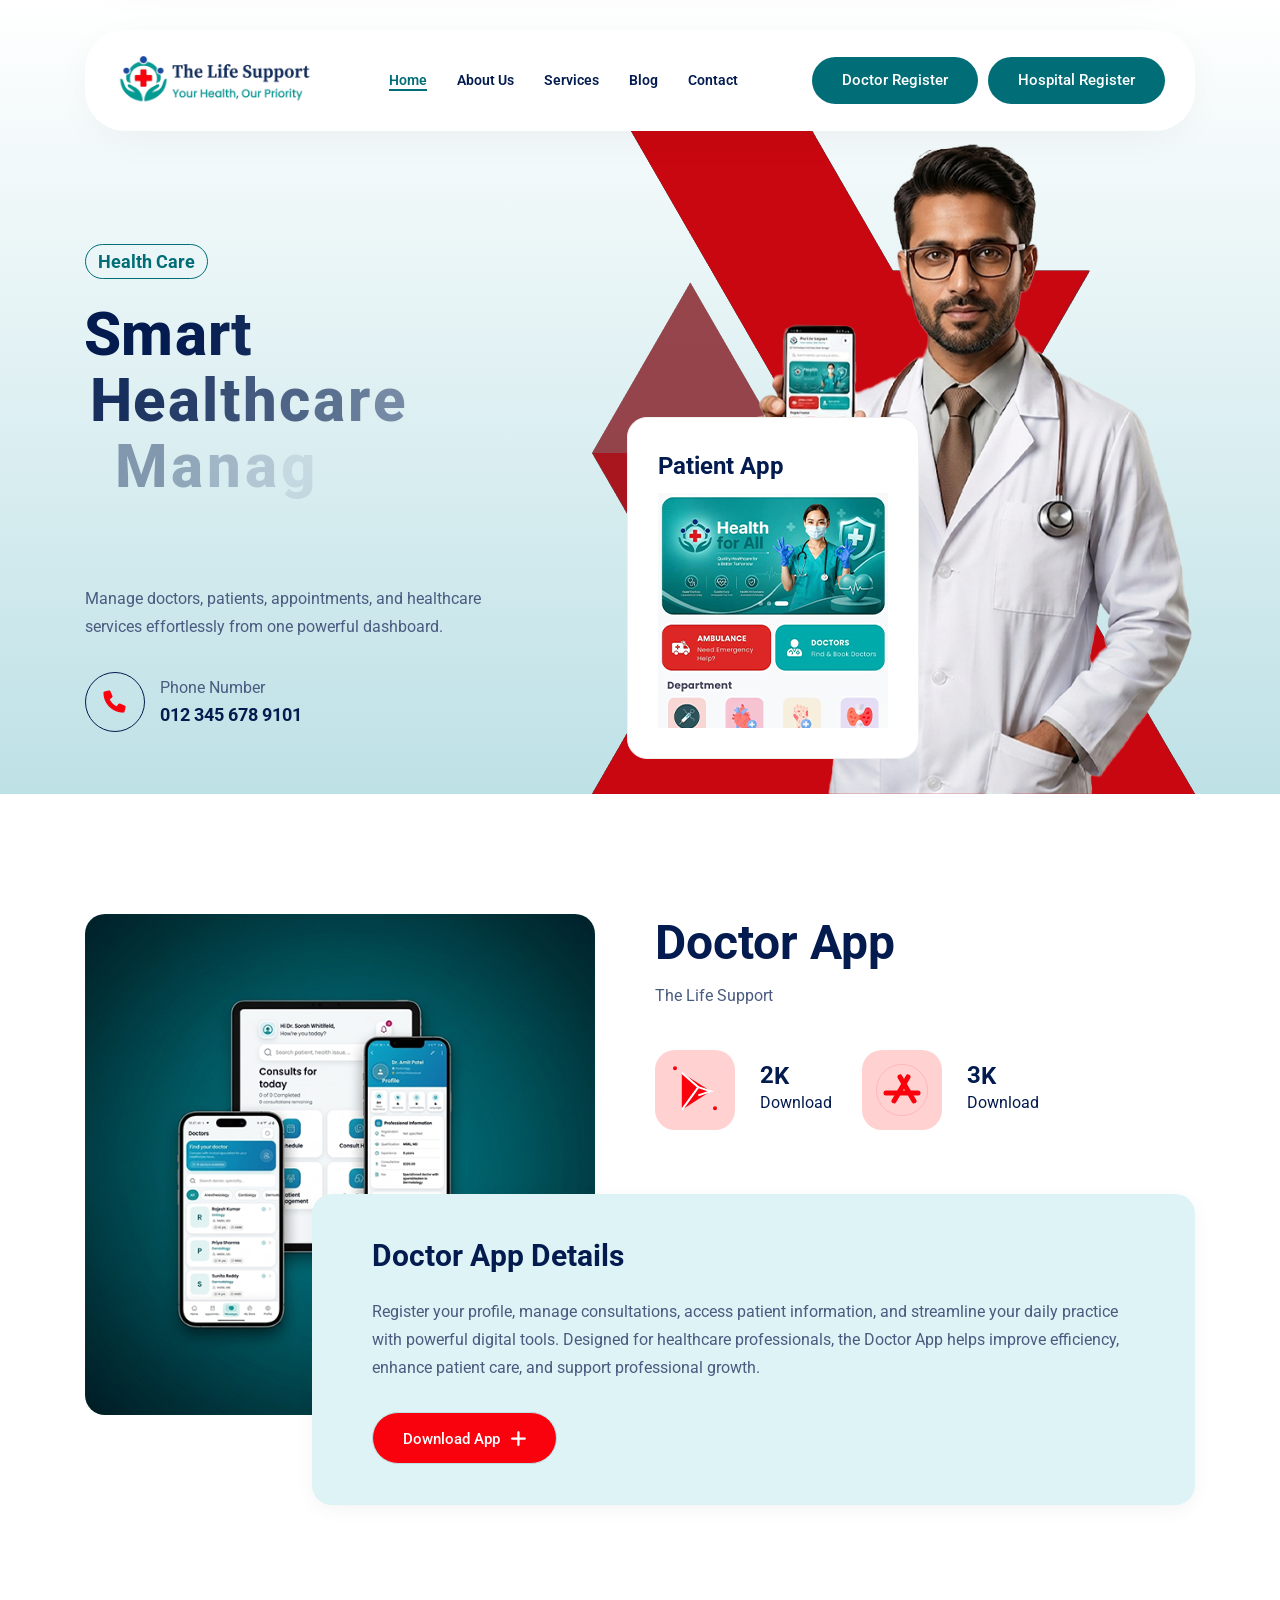
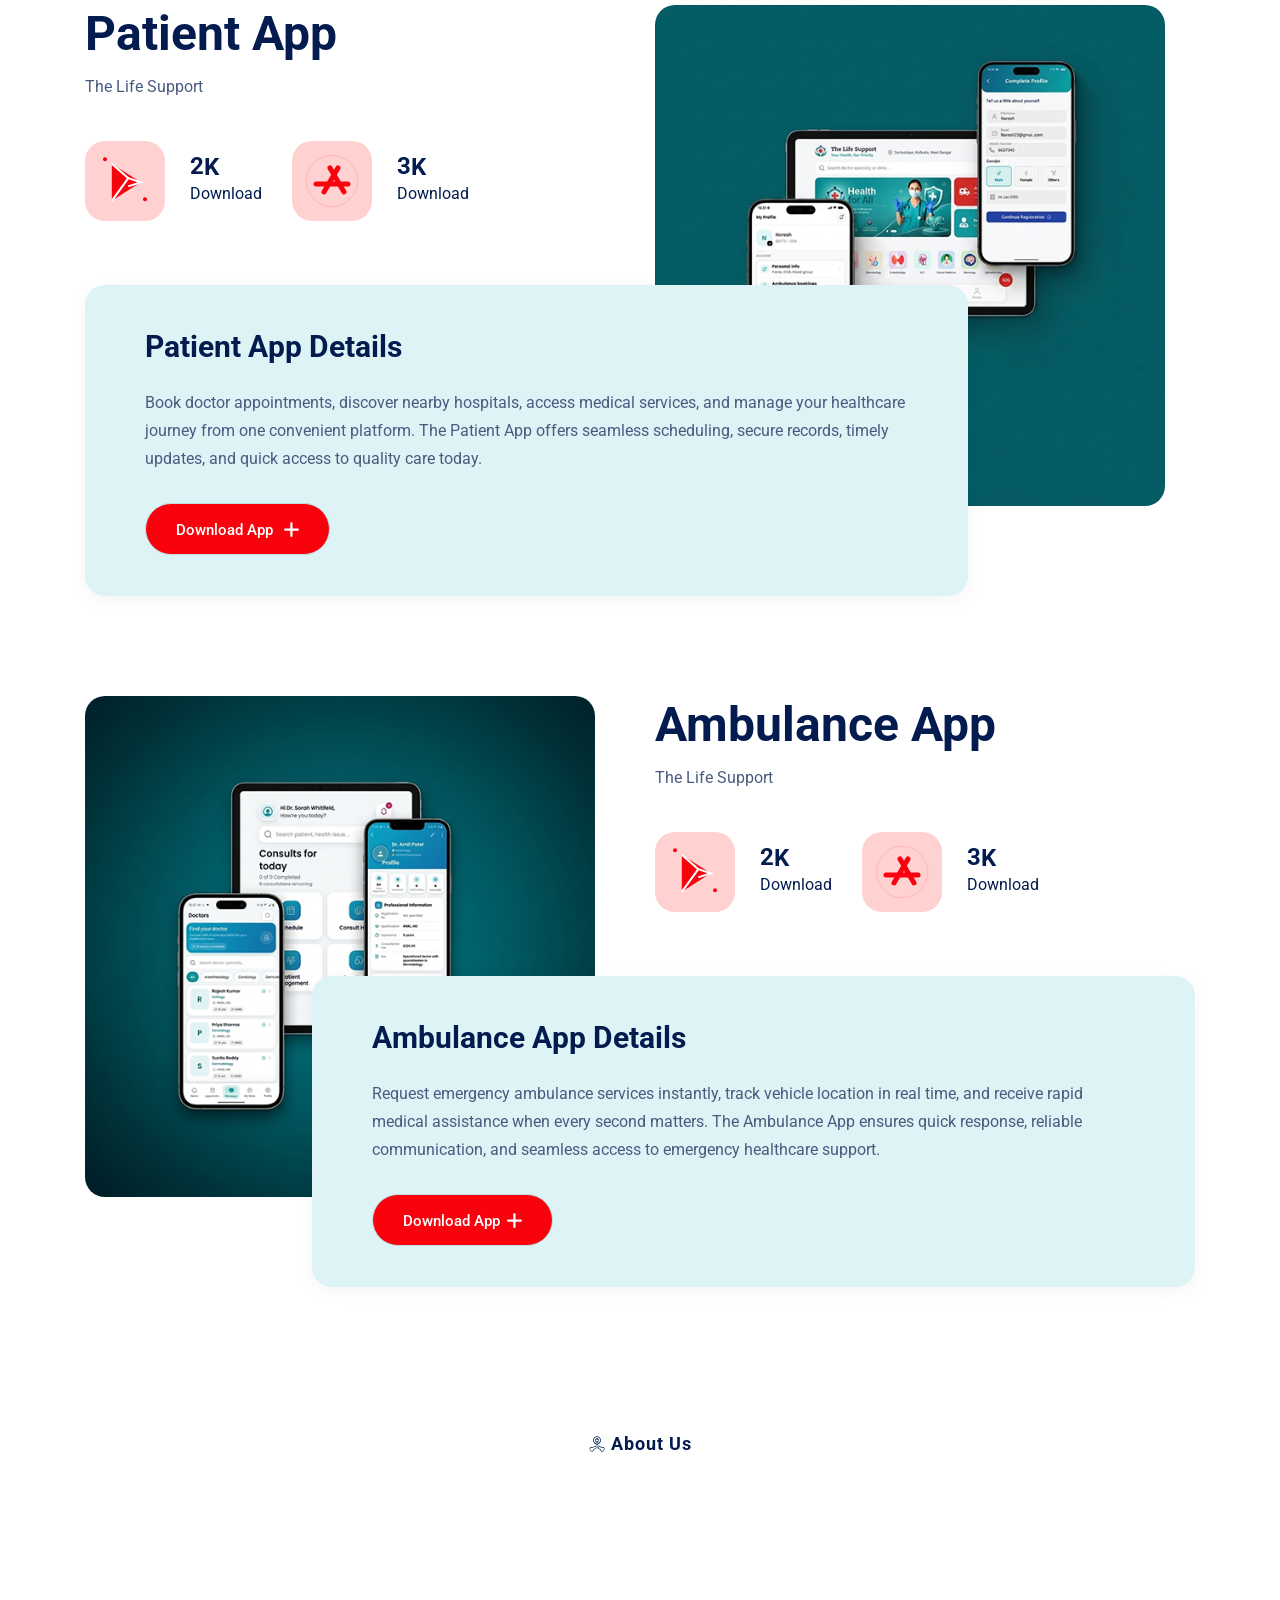
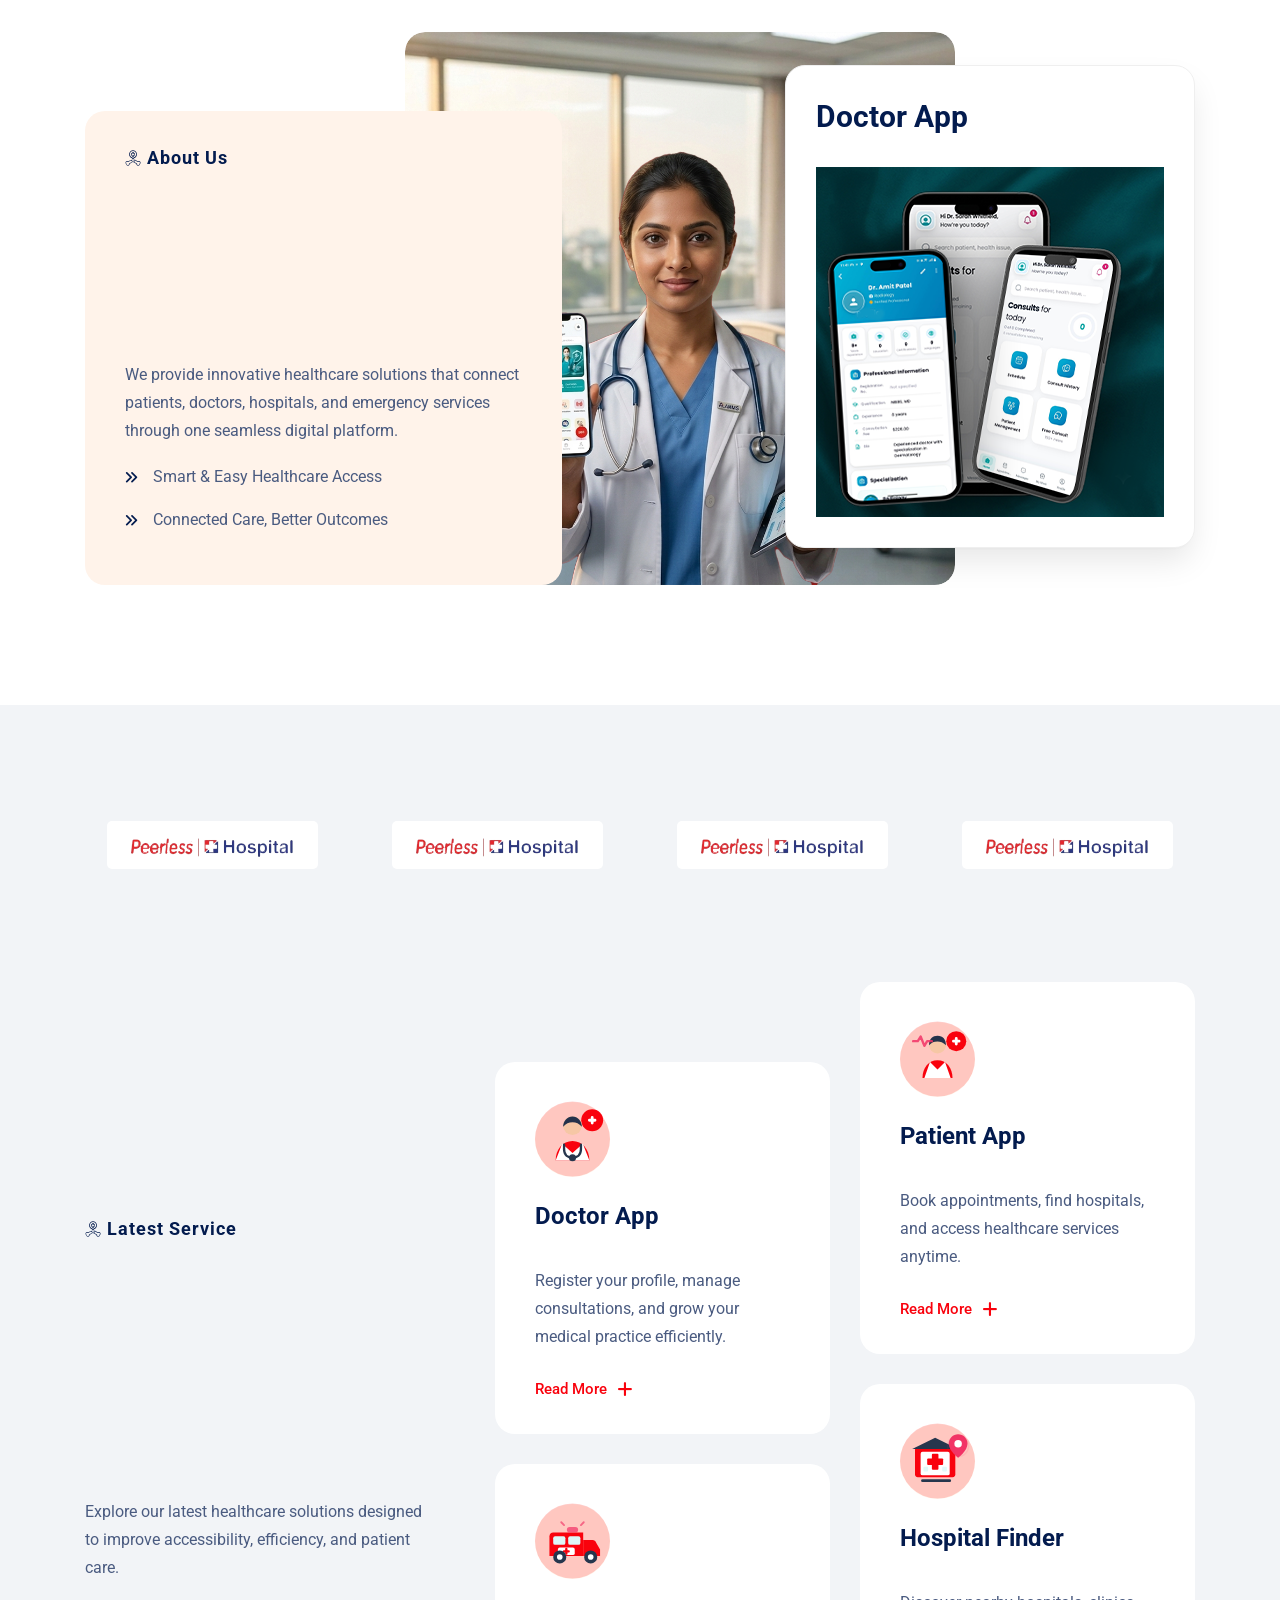
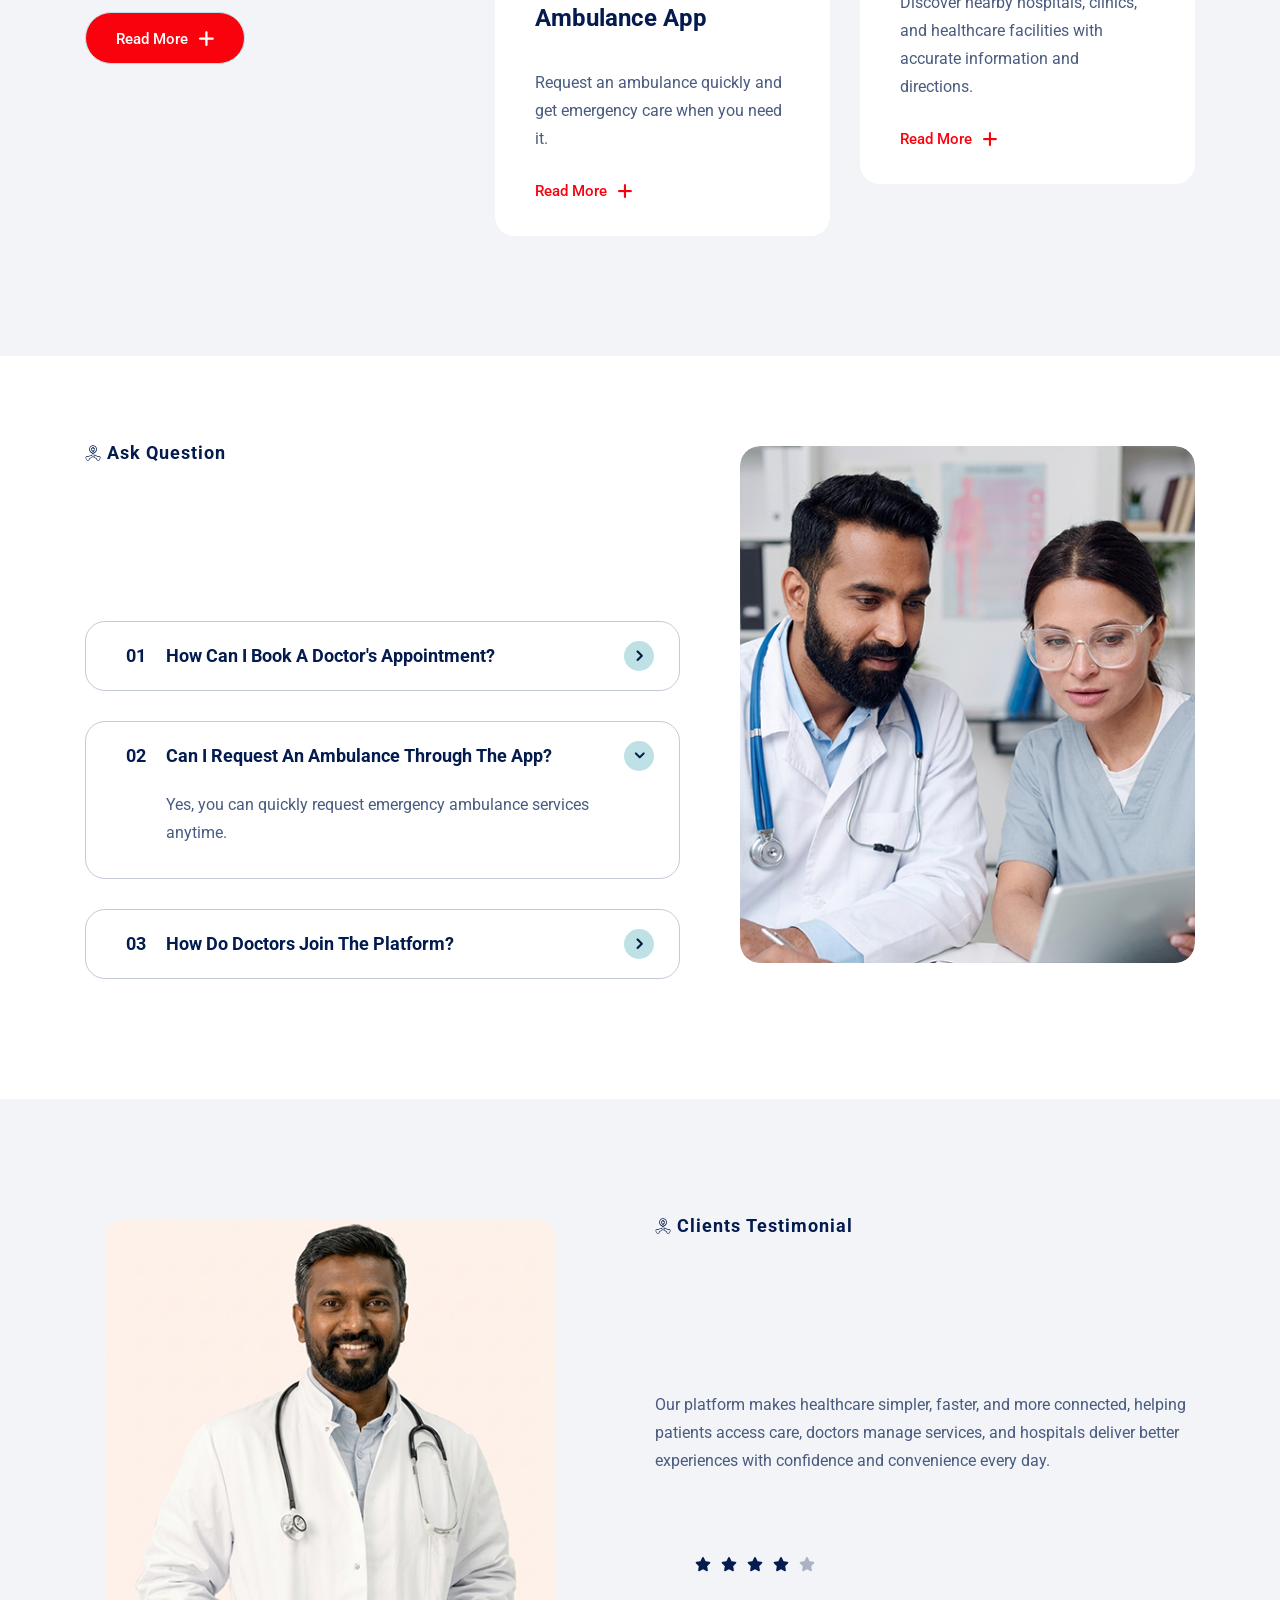
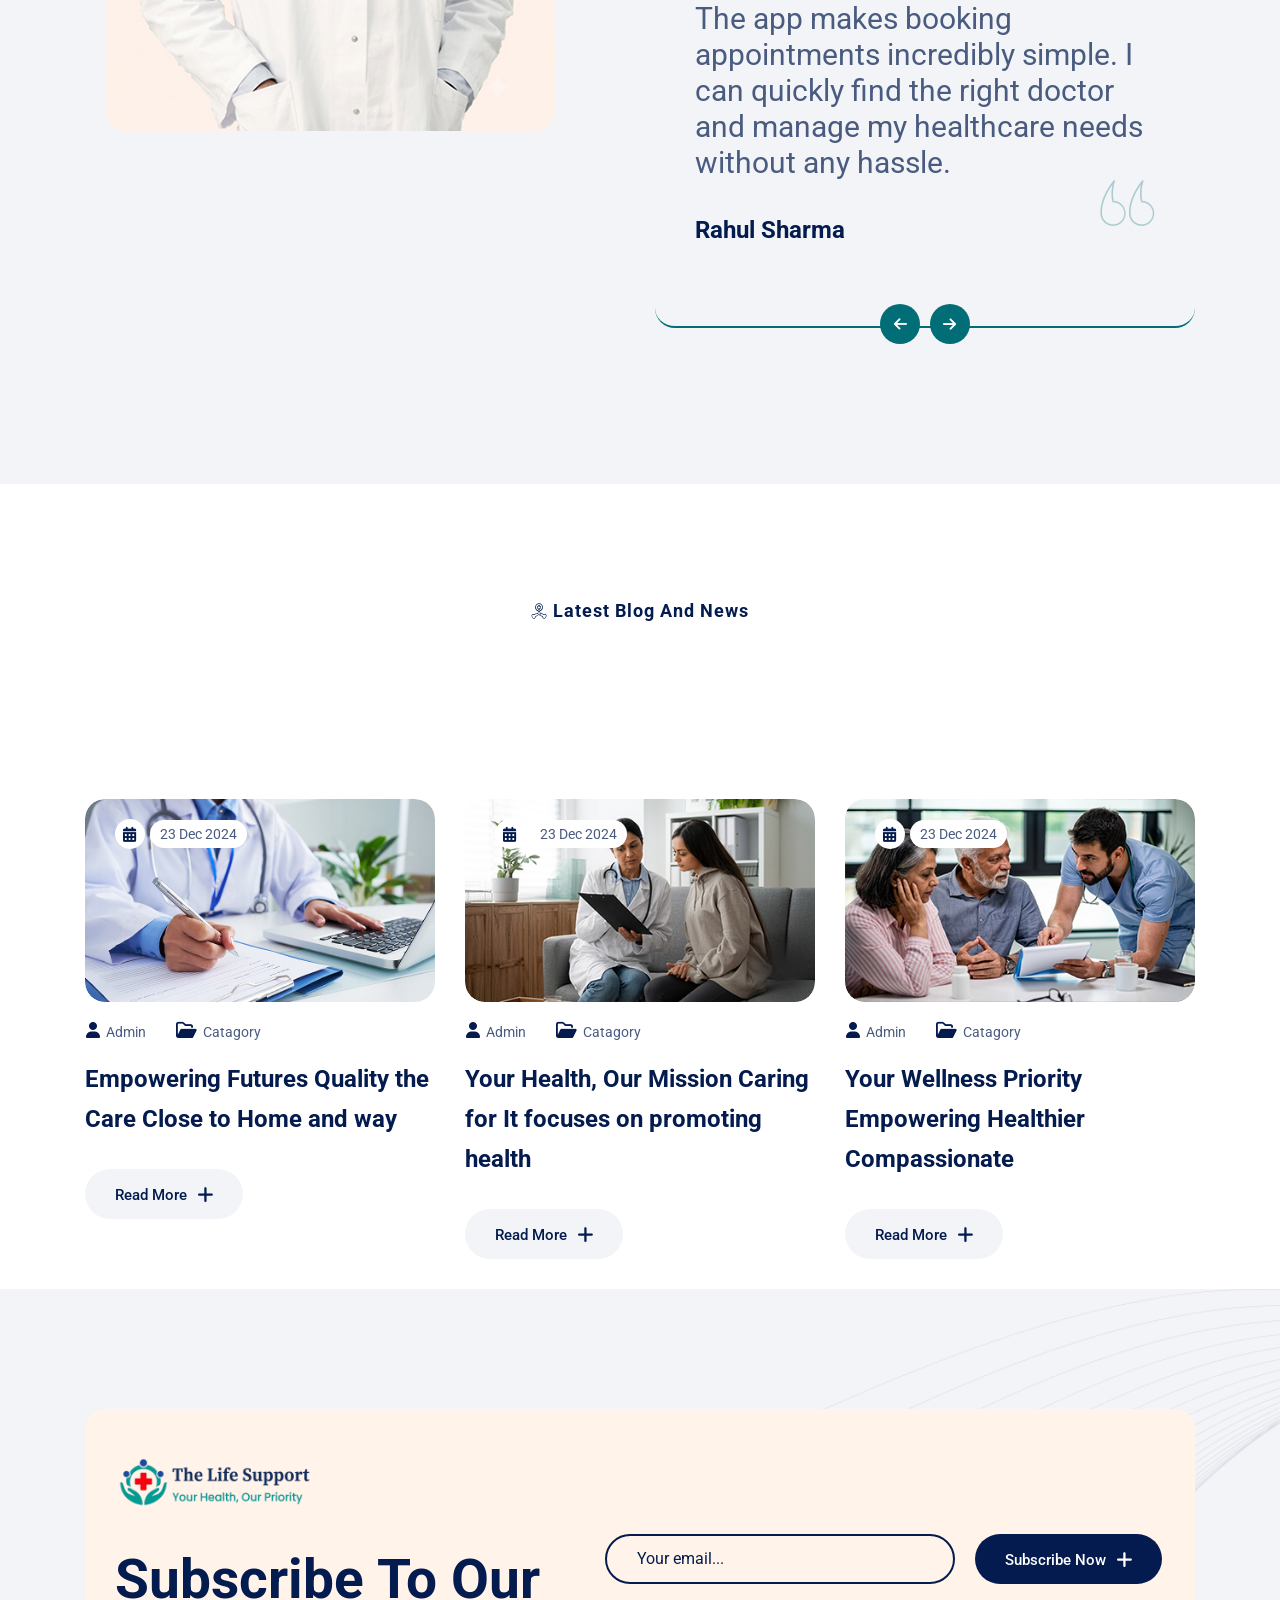
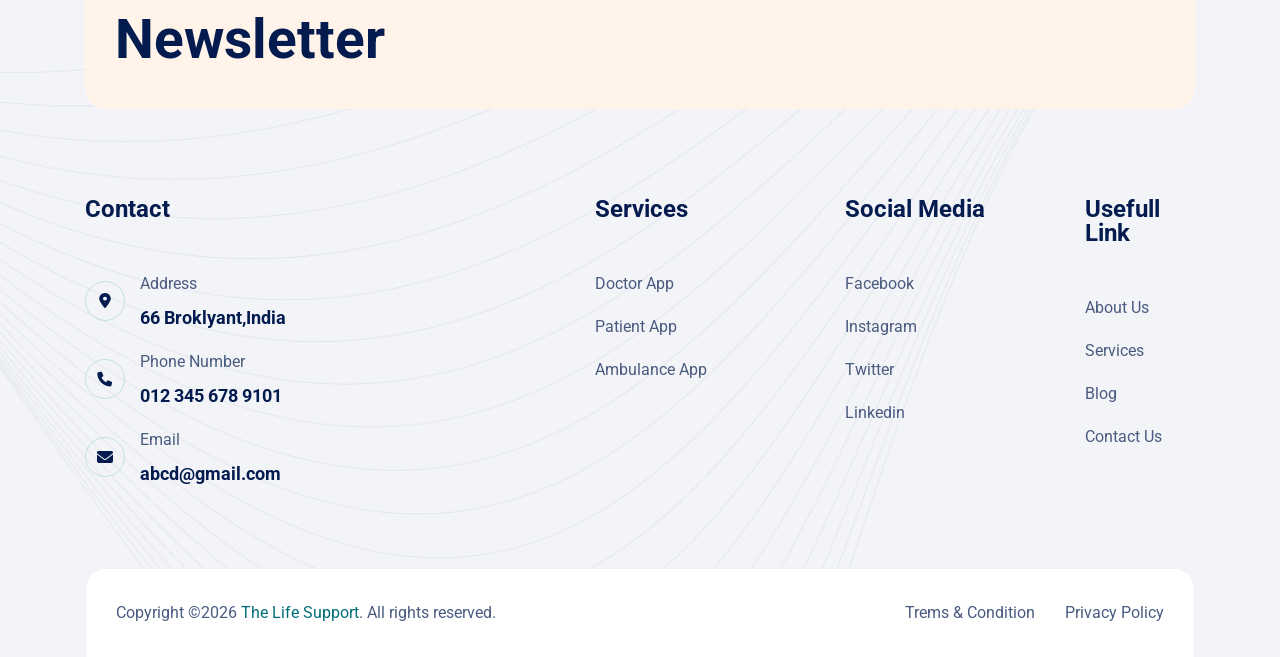
==== commit 935b0310: "chnage for website" ====
--- a/index.html
+++ b/index.html
@@ -134,7 +134,7 @@
                         <div class="banner-one__left sec-title-animation animation-style2">
                             <p class="banner-one__sub-title">Health Care</p>
                             <h2 class="banner-one__title title-animation">
-                                Smart Healthcare Management, <span> All in One Place</span>
+                                Smart Healthcare Management, <span style="color: red;"> All in One Place</span>
                             </h2>
                             <p class="banner-one__text">Manage doctors, patients, appointments, and healthcare
                                 <br> services effortlessly from one powerful dashboard.
@@ -875,7 +875,7 @@
                             <p class="services-one__text">Explore our latest healthcare solutions designed to improve
                                 accessibility, efficiency, and patient care.</p>
                             <div class="services-one__btn-box">
-                                <a href="vitality-health-solutions.html" class="thm-btn">Read More <span
+                                <a href="services.html " class="thm-btn">Read More <span
                                         class="icon-plus"></span>
                                 </a>
                             </div>
@@ -1371,6 +1371,8 @@
                         </div>
                     </div>
                     <!--blog One Single End-->
+
+
                     <!--blog One Single Start-->
                     <div class="col-xl-4 col-lg-4 wow fadeInUp" data-wow-delay="200ms">
                         <div class="blog-one__single">
@@ -1416,6 +1418,8 @@
                         </div>
                     </div>
                     <!--blog One Single End-->
+
+
                     <!--blog One Single Start-->
                     <div class="col-xl-4 col-lg-4 wow fadeInRight" data-wow-delay="300ms">
                         <div class="blog-one__single">
@@ -1461,6 +1465,8 @@
                         </div>
                     </div>
                     <!--blog One Single End-->
+
+
                 </div>
             </div>
         </section>
--- a/assets/css/style.css
+++ b/assets/css/style.css
@@ -21,7 +21,7 @@
   --careon-font: "Roboto", serif;
   --careon-gray: #4A5B80;
   --careon-gray-rgb: 74, 91, 128;
-  --careon-base: #f9020d;
+  --careon-base: #006D77;
   /* 006D77 */
   --careon-base-rgb: 0, 109, 119;
   --careon-primary: #BEE1E6;
@@ -2392,9 +2392,9 @@
 }
 
 
-.main-menu__thm-btn .thm-btn{
+/* .main-menu__thm-btn .thm-btn{
   background-color: #f9020d;
-}
+} */
 .main-menu__thm-btn .thm-btn::after{
   background-color: #006D77;
 }
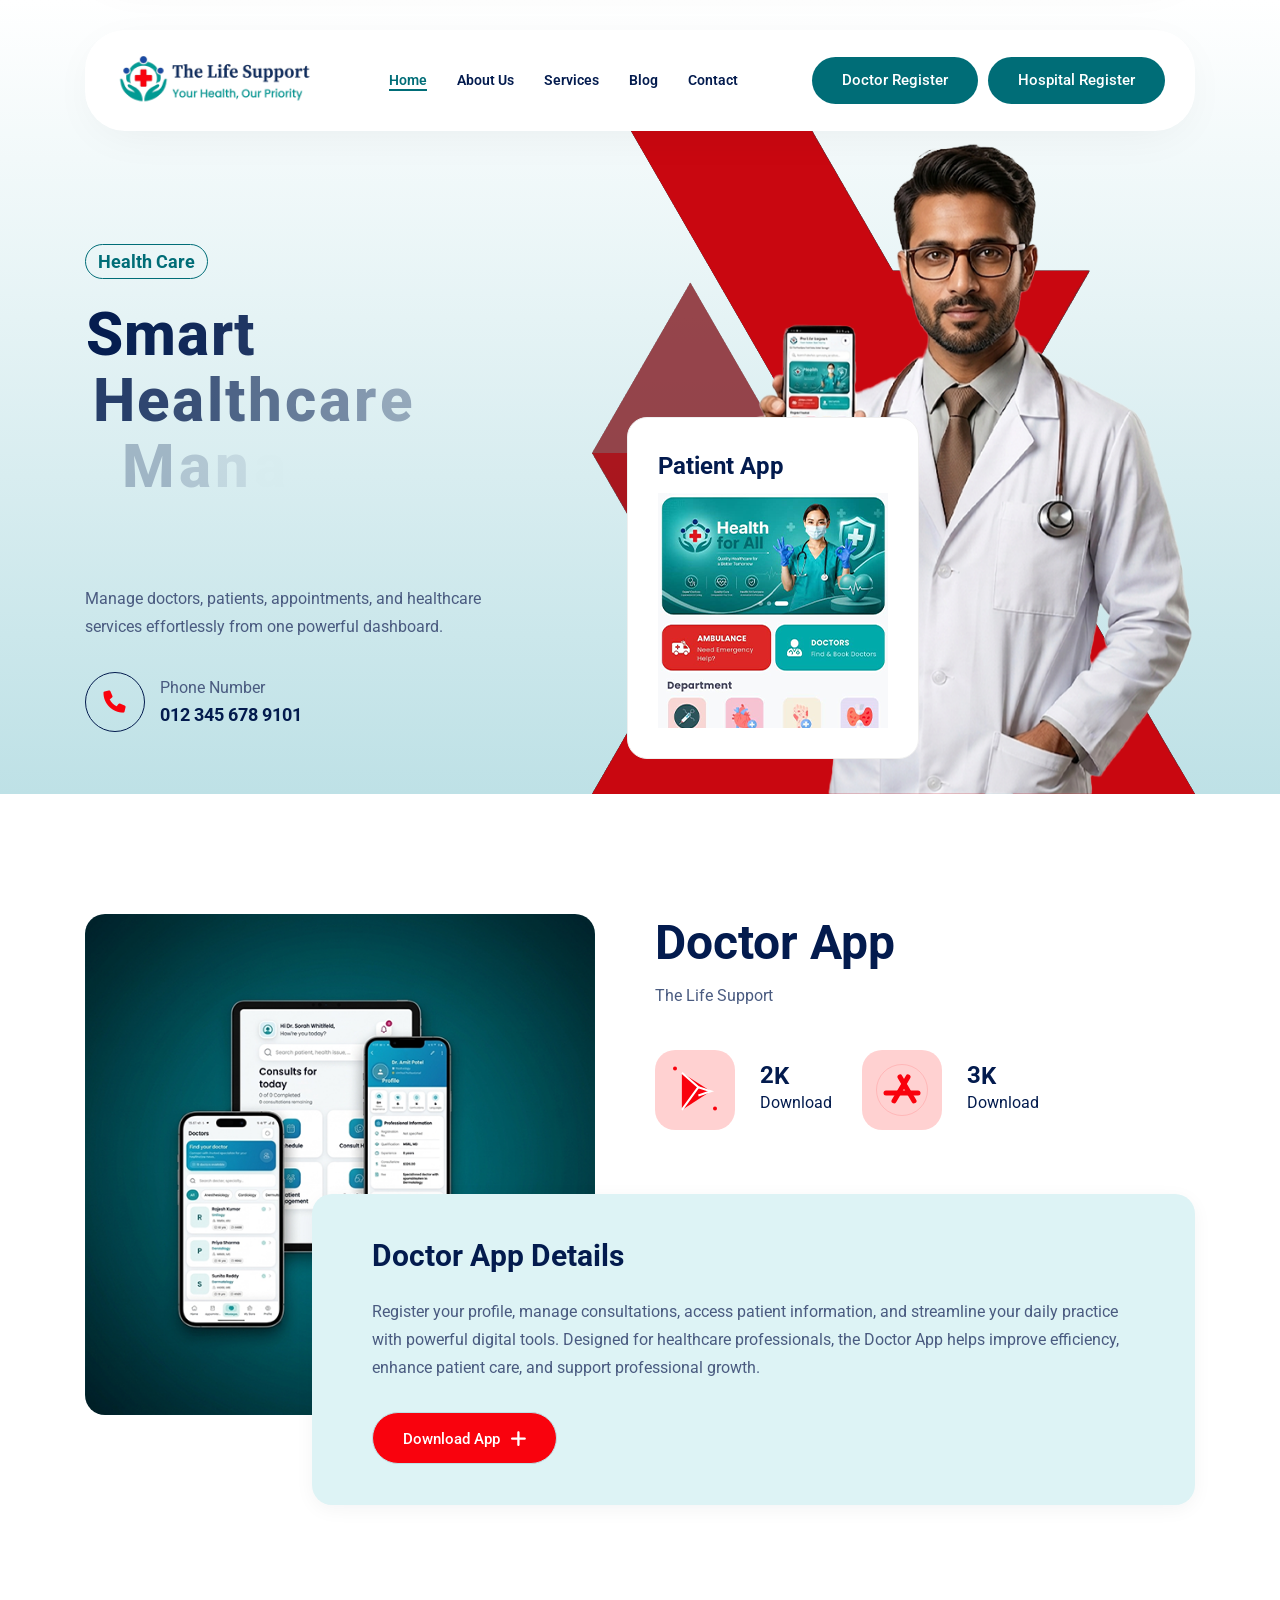
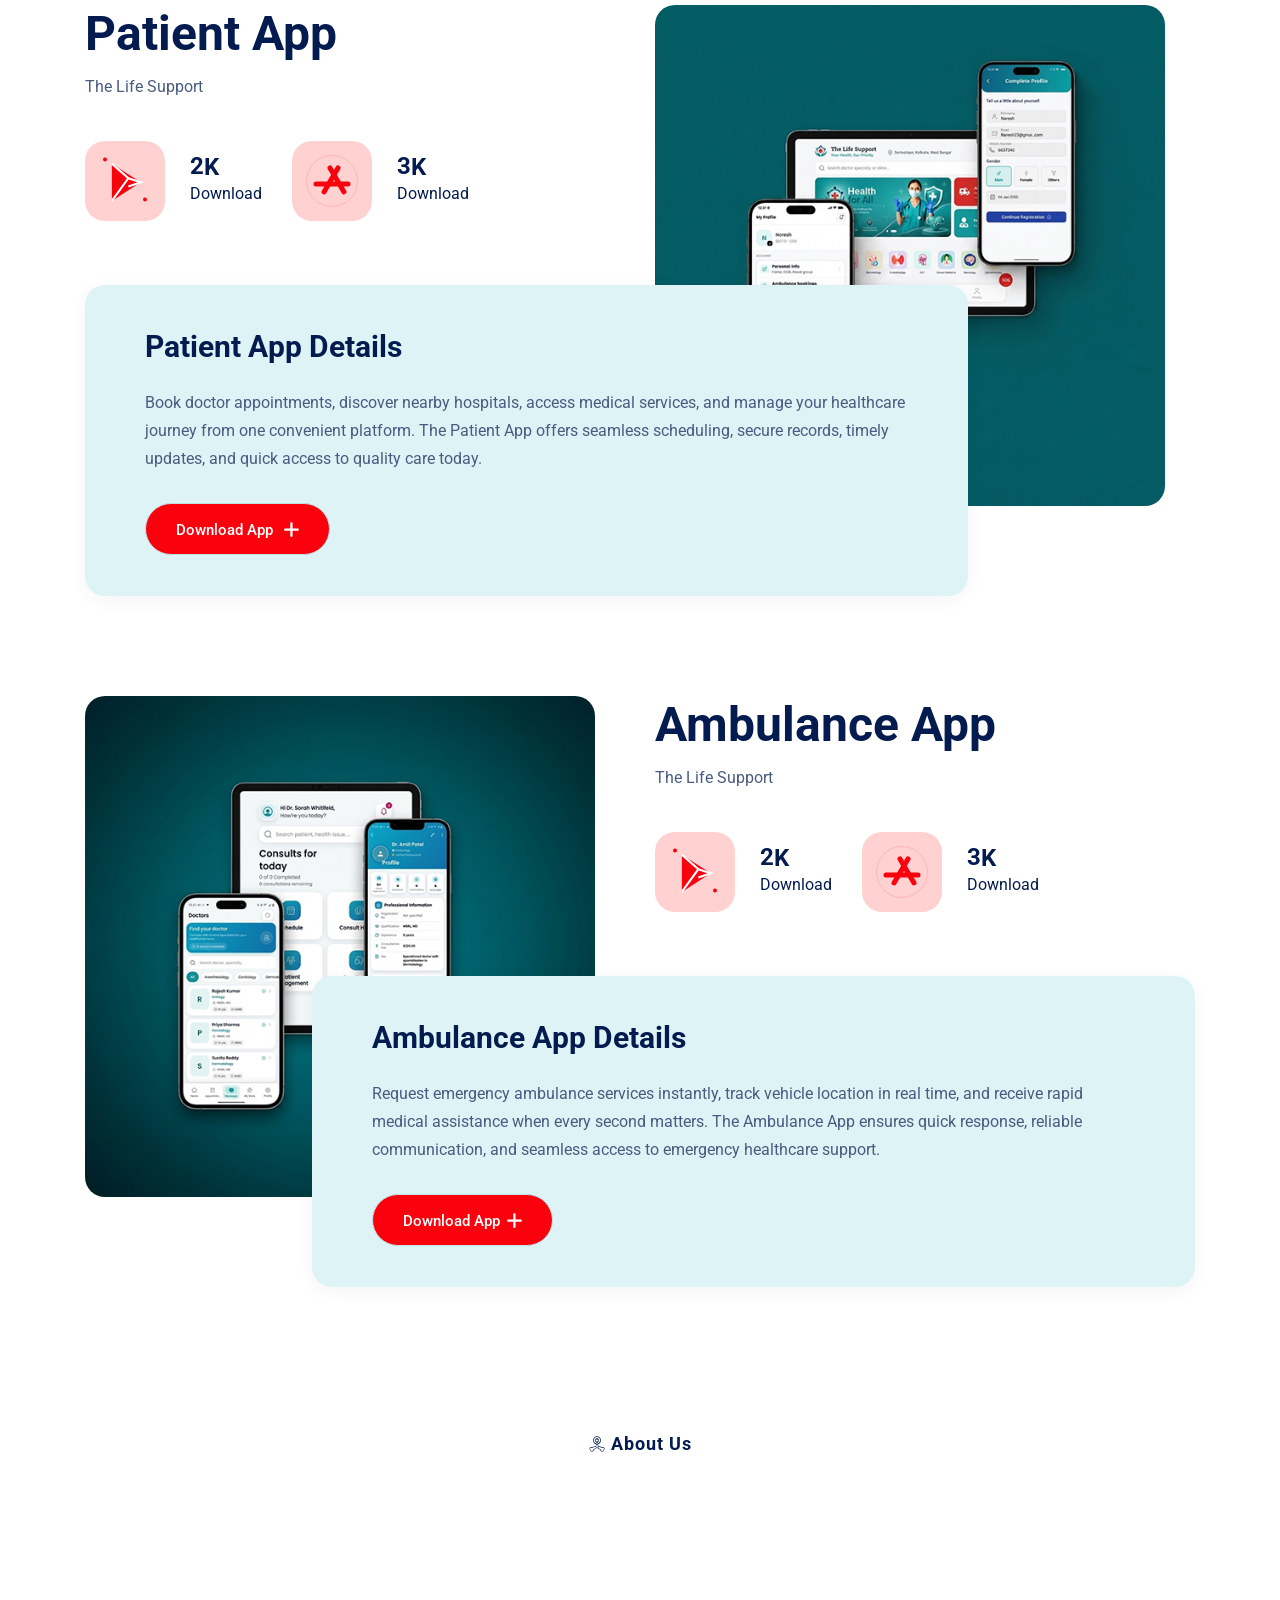
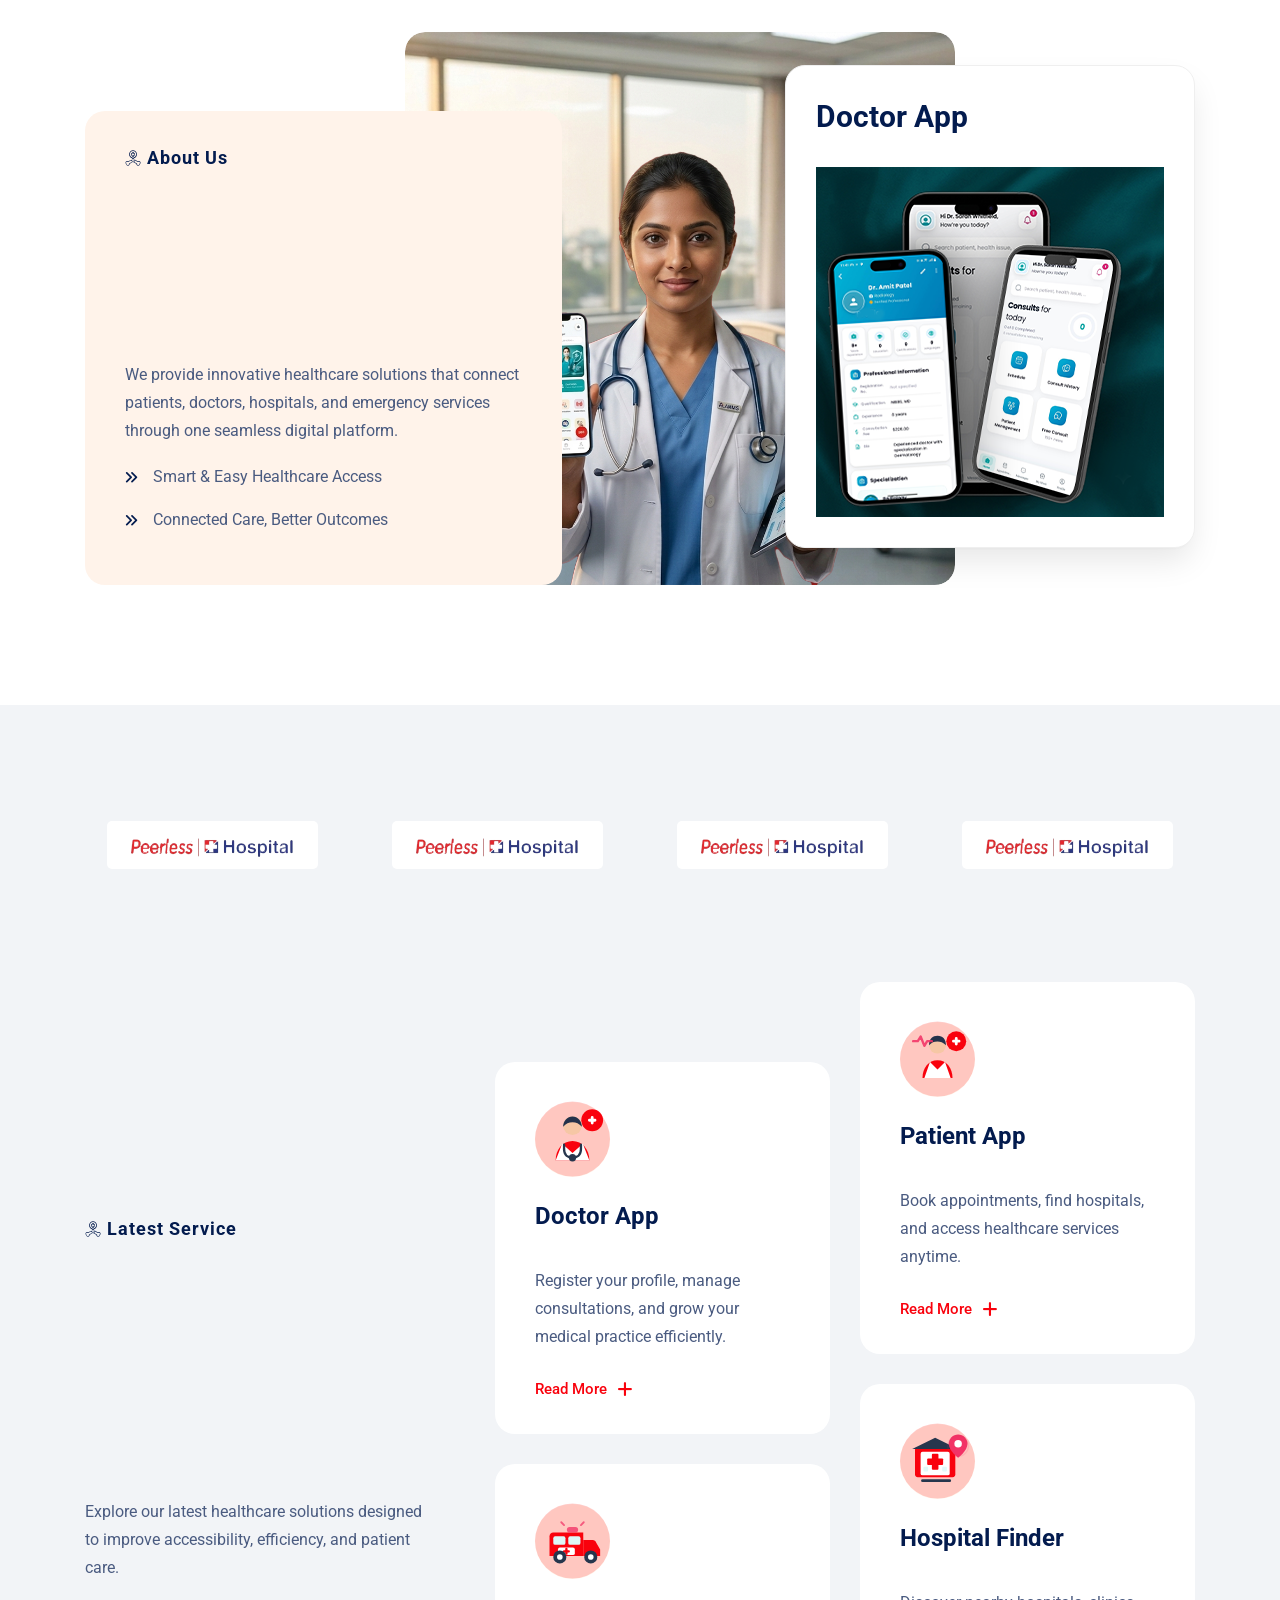
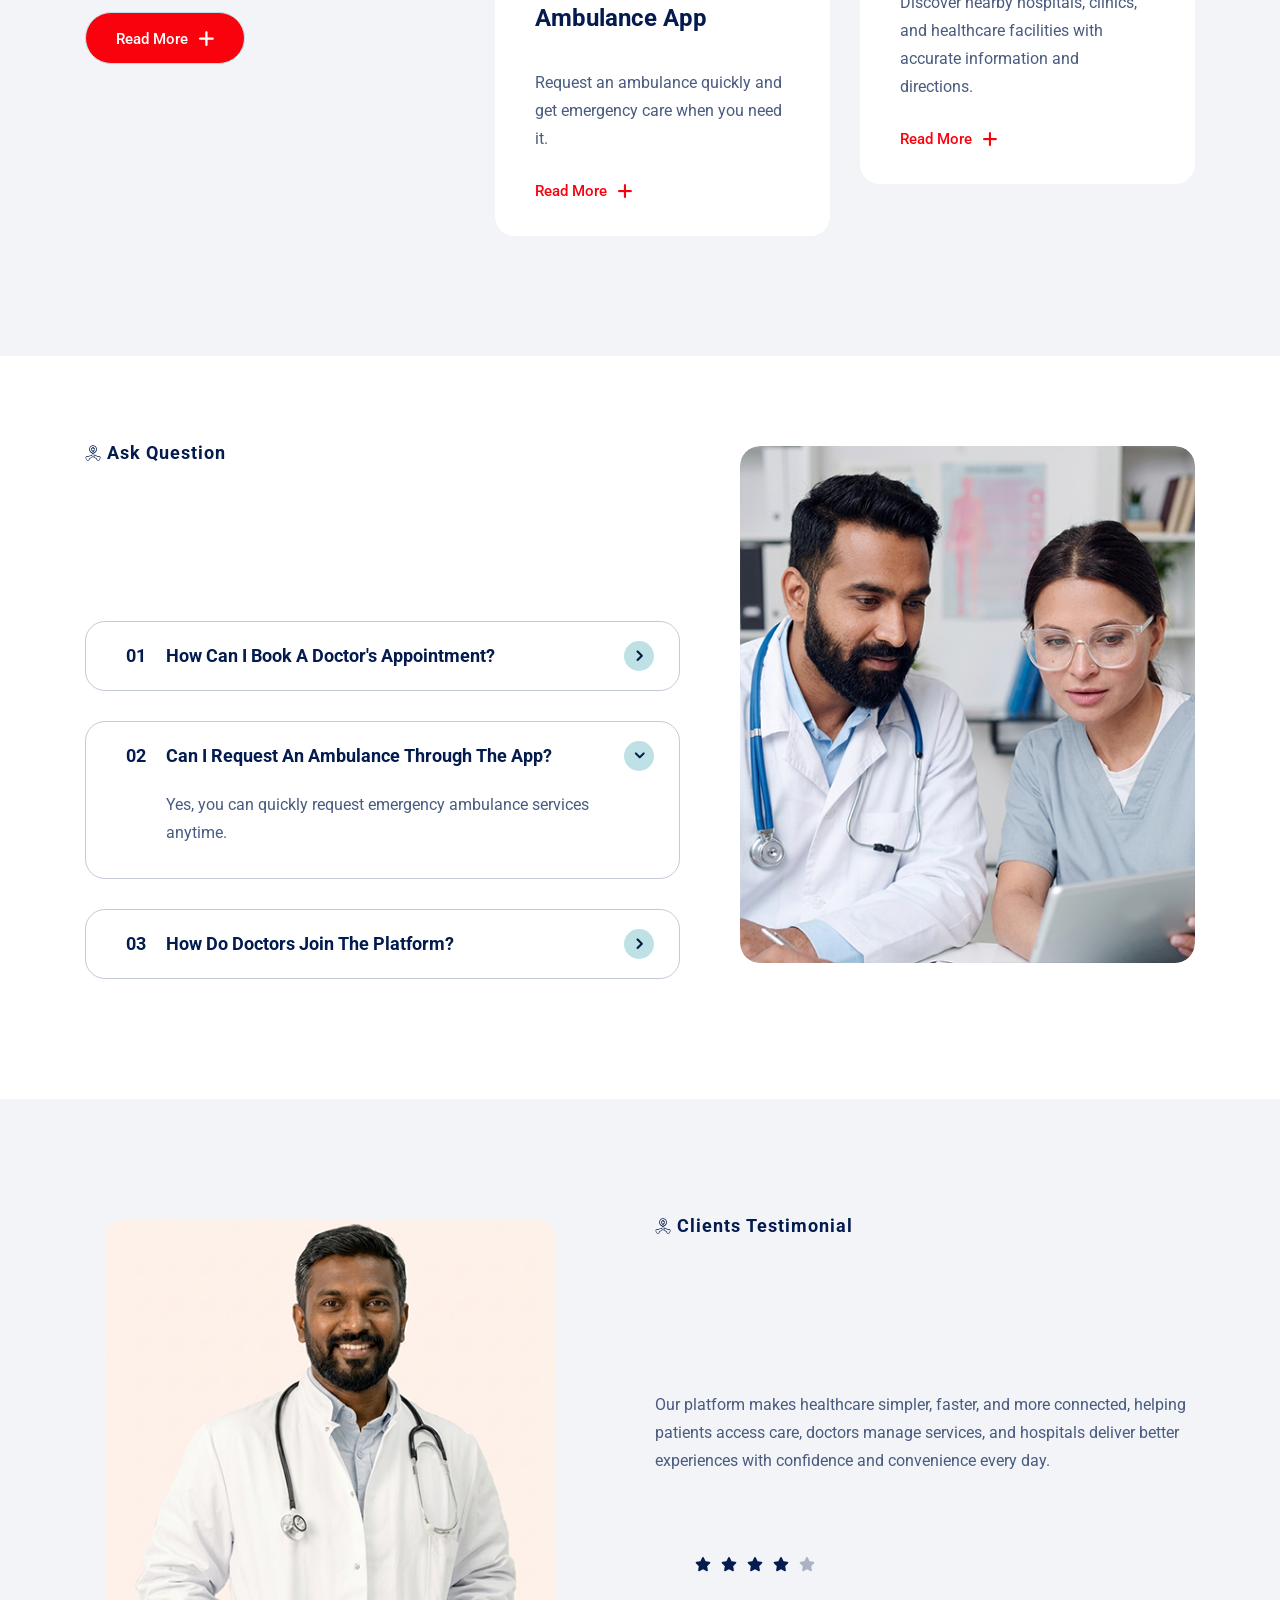
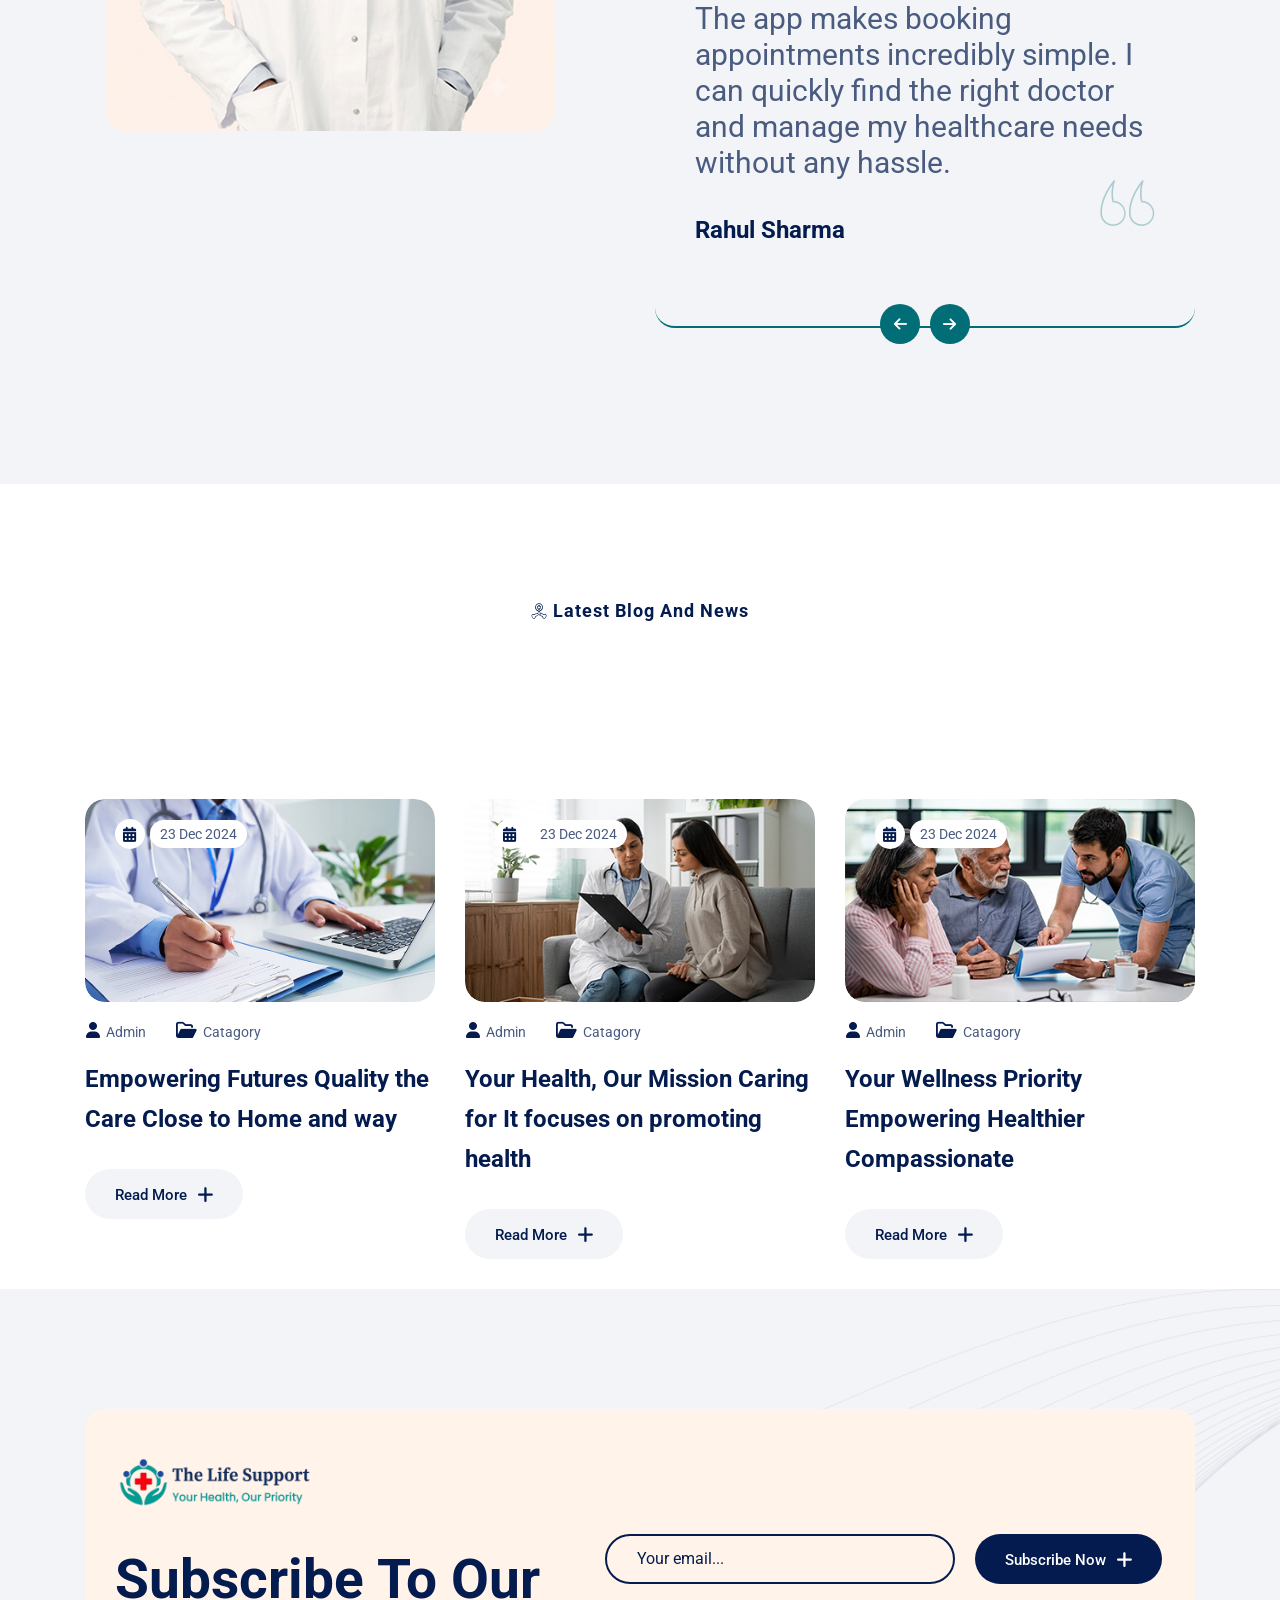
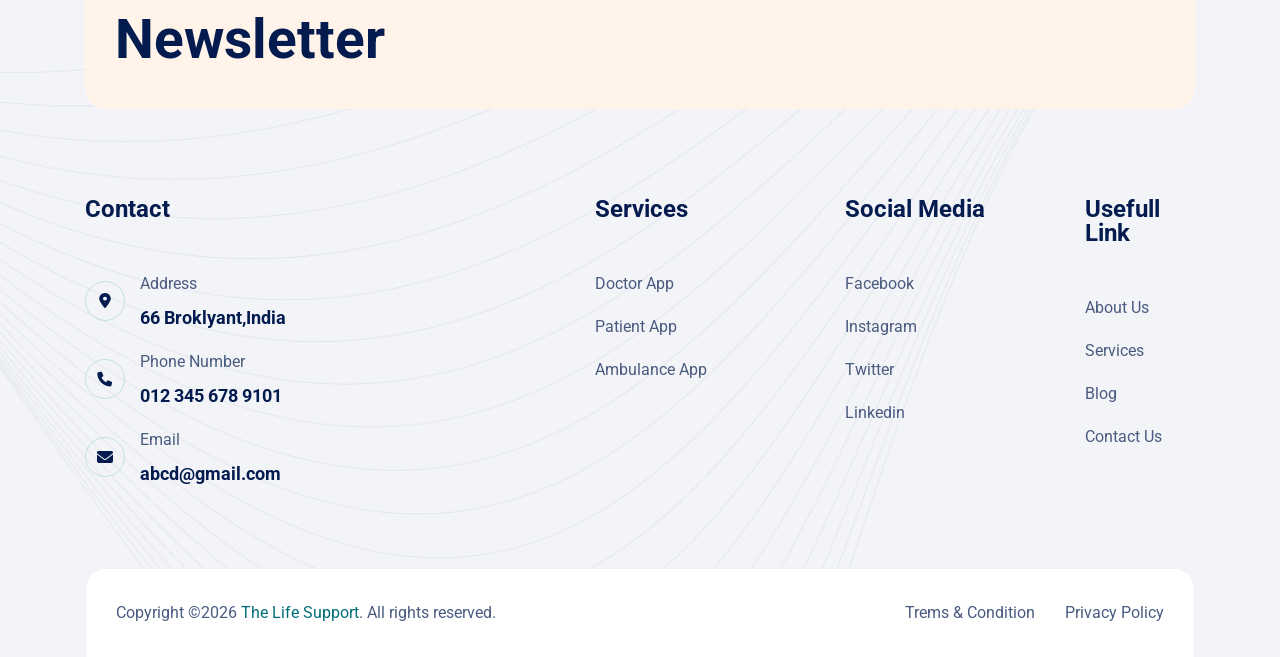
==== commit e29d99fc: "change sign up page" ====
--- a/index.html
+++ b/index.html
@@ -123,8 +123,6 @@
         <div class="stricky-header stricked-menu main-menu">
             <div class="sticky-header__content"></div><!-- /.sticky-header__content -->
         </div><!-- /.stricky-header -->
-
-
 
         <!-- Banner One Start -->
         <section class="banner-one">
@@ -204,7 +202,6 @@
         <!--Banner One End -->
 
         <!-- Start app Section -->
-
         <!-- box one -->
         <div class="team-details team_det_gap">
             <div class="container">
